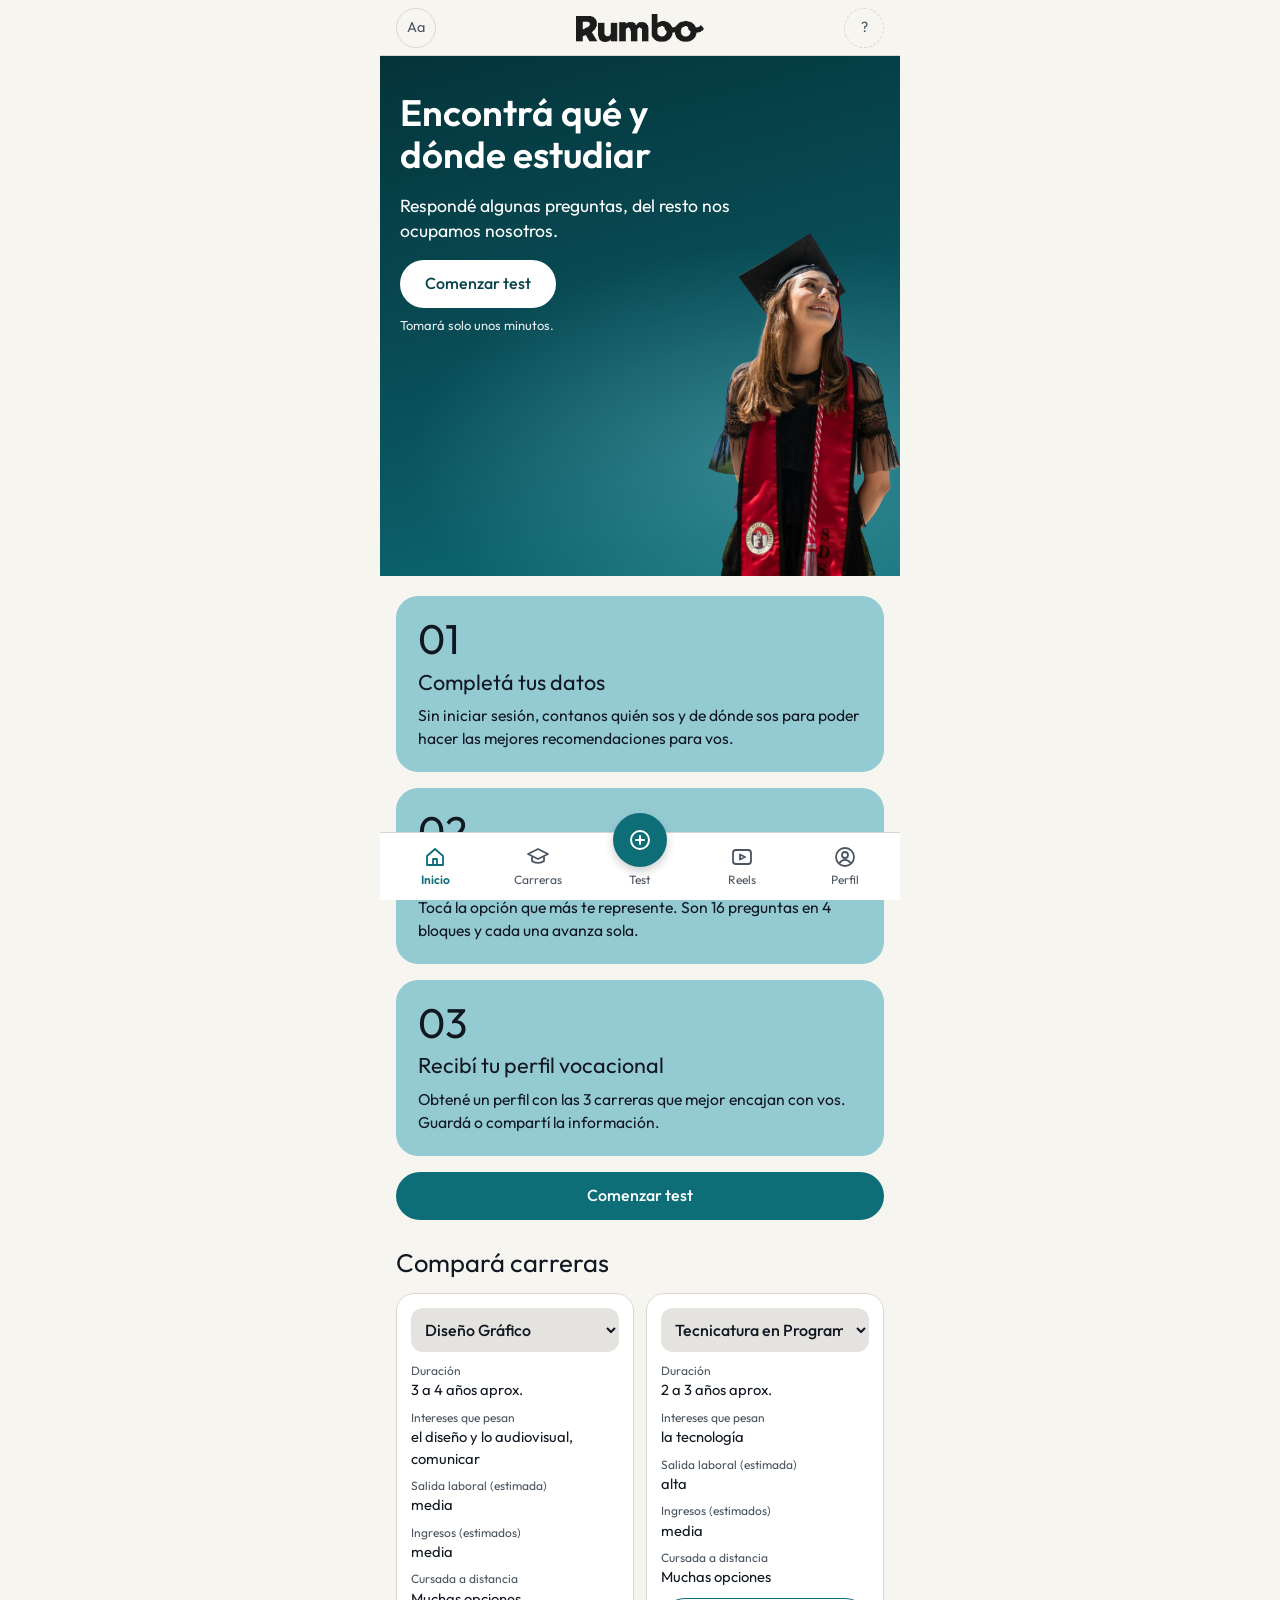
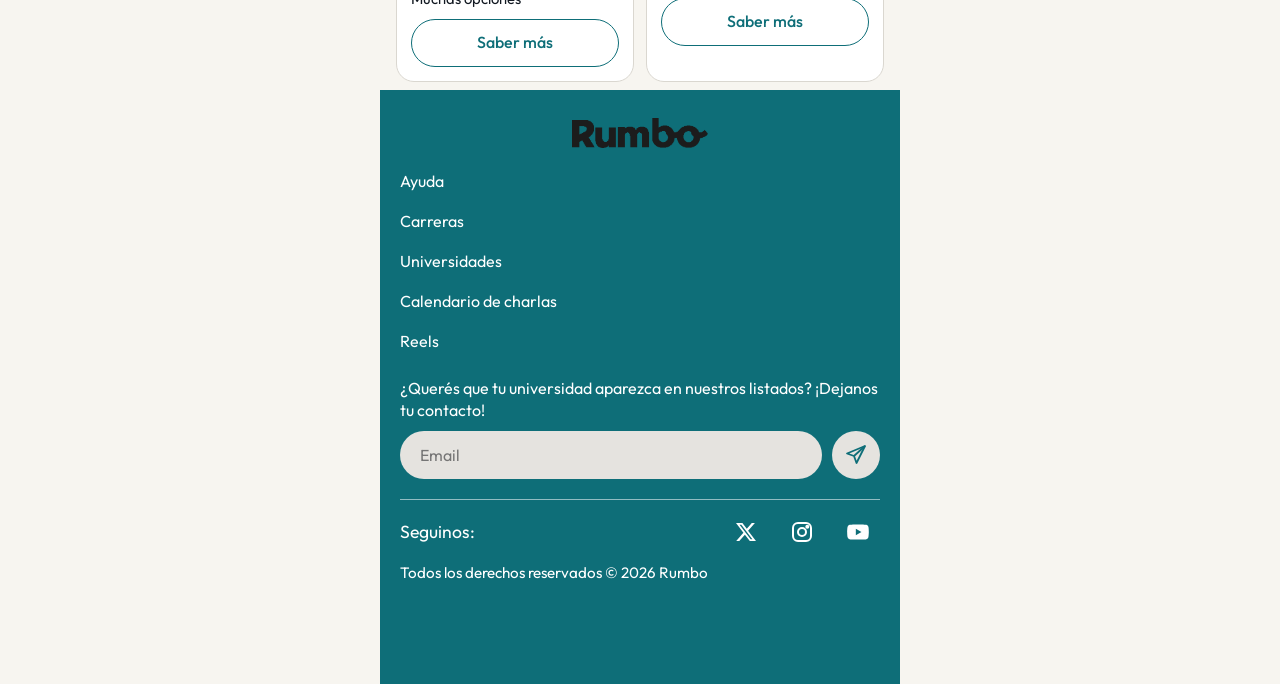
==== index.html @ 73f74afd "Add files via upload" ====
<!doctype html>
<html lang="es">
<head>
<meta charset="utf-8">
<meta name="viewport" content="width=device-width, initial-scale=1, viewport-fit=cover">
<title>Rumbo · Test vocacional</title>
<meta name="description" content="Rumbo es un test vocacional corto: respondé 16 preguntas y conocé qué carreras encajan con vos.">
<meta name="color-scheme" content="light">
<meta name="theme-color" content="#0E6E78">
<meta property="og:title" content="Rumbo · Test vocacional">
<meta property="og:description" content="Respondé 16 preguntas y conocé qué carreras encajan con vos.">
<meta property="og:type" content="website">
<link rel="preconnect" href="https://fonts.googleapis.com">
<link rel="preconnect" href="https://fonts.gstatic.com" crossorigin>
<link rel="stylesheet" href="https://fonts.googleapis.com/css2?family=Outfit:wght@300;400;500;600&display=swap">
<style>
:root {
  --bg: #F7F5F0; --surface: #FFFFFF; --ink: #111821; --muted: #4A5560; --line: #DAD7D0;
  --primary: #0E6E78; --on-primary: #FFFFFF; --primary-deep: #07434A;
  --card: #94CBD3; --on-card: #111821; --soft: #E5E3DF; --softline: #C8DAD8; --blue: #B7D7E5;
  --dark: #3B404A; --on-dark: #FFFFFF; --artbg: #EAF2F0; color-scheme: light;
  --f: 'Outfit', system-ui, -apple-system, 'Segoe UI', sans-serif;
}
* { box-sizing: border-box; }
html.big { font-size: 20px; }
body { background: var(--bg); color: var(--ink); font-family: var(--f); font-size: 1rem; line-height: 1.45; margin: 0; }
button, input, select { font: inherit; color: inherit; }
h1, h2, h3, p { margin: 0; }
h1, h2, h3 { font-weight: 500; line-height: 1.15; text-wrap: balance; }
:focus-visible { outline: 3px solid var(--primary); outline-offset: 2px; }
.shell { max-width: 520px; margin: 0 auto; min-height: 100vh; position: relative; background: var(--bg); }
.hdr { position: sticky; top: 0; z-index: 10; display: grid; grid-template-columns: 56px 1fr 56px; align-items: center; background: var(--bg); border-bottom: 1px solid var(--line); height: 56px; padding-left: max(8px, env(safe-area-inset-left, 0px)); padding-right: max(8px, env(safe-area-inset-right, 0px)); }
.logo { justify-self: center; background: none; border: 0; cursor: pointer; font-family: var(--f); font-weight: 600; font-size: 1.6rem; letter-spacing: -.02em; color: var(--ink); padding: 4px 8px; }
.logo svg { vertical-align: -3px; margin-left: -2px; }
.icobtn { justify-self: center; width: 40px; height: 40px; border-radius: 50%; border: 1px solid var(--line); background: transparent; color: var(--muted); cursor: pointer; font-size: .9rem; }
.icobtn[aria-pressed="true"] { background: var(--primary); color: var(--on-primary); border-color: var(--primary); }
main { padding-bottom: 24px; outline: none; }
main.hasnav { padding-bottom: 96px; }
.pad { padding-left: max(16px, env(safe-area-inset-left, 0px)); padding-right: max(16px, env(safe-area-inset-right, 0px)); }
.stack { display: flex; flex-direction: column; gap: 16px; min-width: 0; }
.row { display: flex; flex-wrap: wrap; gap: 8px; align-items: center; }
.muted { color: var(--muted); }
.tiny { font-size: .8125rem; }

.btn { display: inline-flex; align-items: center; justify-content: center; gap: 8px; min-height: 48px; padding: 10px 24px; border-radius: 999px; border: 1.5px solid transparent; cursor: pointer; font-weight: 500; font-size: 1rem; text-align: center; }
.btn-primary { background: var(--primary); color: var(--on-primary); }
.btn-outline { background: transparent; color: var(--primary); border-color: var(--primary); }
.btn-white { background: #fff; color: var(--primary-deep); }
.btn.wide { width: 100%; }
.btn[disabled] { opacity: .45; cursor: not-allowed; }
.link { background: none; border: 0; color: var(--primary); text-decoration: underline; cursor: pointer; padding: 8px 0; min-height: 44px; }

/* inicio */
.hero { position: relative; overflow: hidden; background: linear-gradient(155deg, #05363C 0%, #0A545C 45%, #0E6E78 100%); color: #fff; padding: 36px max(20px, env(safe-area-inset-left, 0px)) 28px; display: grid; gap: 20px; }
.hero h1 { font-size: 2.35rem; font-weight: 600; max-width: 11em; }
.hero p { font-size: 1.1rem; max-width: 20em; }
.hero .tiny { opacity: .9; }
.hero-art { width: 100%; max-width: 360px; justify-self: end; margin-top: -4px; }
.step { background: var(--card); color: var(--on-card); border-radius: 22px; padding: 22px; display: grid; gap: 10px; }
.step .num { font-size: 2.6rem; font-weight: 400; line-height: 1; }
.step h3 { font-size: 1.35rem; font-weight: 400; }
.step p { font-size: .98rem; }
h2.sec { font-size: 1.6rem; font-weight: 400; }
.cmp { display: grid; grid-template-columns: repeat(2, minmax(0, 1fr)); gap: 12px; }
.cmpcard { background: var(--surface); border-radius: 18px; padding: 14px; display: flex; flex-direction: column; gap: 10px; min-width: 0; border: 1px solid var(--line); }
.cmpcard select { width: 100%; background: var(--soft); border: 0; border-radius: 12px; padding: 10px; min-height: 44px; font-weight: 500; }
.cmpcard dl { margin: 0; display: grid; gap: 8px; }
.cmpcard dt { font-size: .75rem; color: var(--muted); }
.cmpcard dd { margin: 0; font-size: .92rem; }
.foot { background: var(--primary); color: #fff; padding: 28px max(20px, env(safe-area-inset-left, 0px)) 120px; display: grid; gap: 14px; margin-top: 8px; }
.foot .logo { color: #fff; justify-self: start; padding-left: 0; }
.foot a, .foot button.fl { color: #fff; background: none; border: 0; text-align: left; padding: 6px 0; cursor: pointer; font-size: 1rem; }
.foot small { opacity: .85; }

.bnav { position: fixed; left: 50%; transform: translateX(-50%); bottom: 0; width: 100%; max-width: 520px; background: var(--surface); border-top: 1px solid var(--line); display: grid; grid-template-columns: repeat(5, 1fr); padding: 6px 4px calc(6px + env(safe-area-inset-bottom, 0px)); z-index: 12; }
.bnav button { background: none; border: 0; cursor: pointer; display: flex; flex-direction: column; align-items: center; gap: 2px; font-size: .75rem; color: var(--muted); padding: 6px 0; min-height: 52px; }
.bnav button[aria-current="page"] { color: var(--primary); font-weight: 600; }
.bnav svg { width: 24px; height: 24px; }
.bnav .fab { position: relative; }
.bnav .fab span.c { position: absolute; top: -26px; width: 54px; height: 54px; border-radius: 50%; background: var(--primary); color: var(--on-primary); display: grid; place-items: center; box-shadow: 0 4px 10px rgba(0,0,0,.2); }
.bnav .fab em { font-style: normal; margin-top: 26px; }

/* formularios */
.qhead { display: flex; justify-content: space-between; align-items: center; padding: 14px 0 10px; }
.qhead button { background: none; border: 0; cursor: pointer; display: inline-flex; align-items: center; gap: 10px; font-size: .95rem; min-height: 44px; padding: 0; }
.qhead span { font-size: .85rem; color: var(--muted); }
.bar4 { display: grid; grid-template-columns: repeat(4, 1fr); gap: 4px; }
.bar4 i { height: 6px; border-radius: 99px; background: var(--softline); position: relative; overflow: hidden; display: block; }
.bar4 i b { position: absolute; inset: 0 auto 0 0; background: var(--primary); display: block; }
.ftitle { font-size: 1.9rem; font-weight: 400; padding-top: 6px; }
label.l { font-size: .92rem; font-weight: 500; }
.inp { width: 100%; background: var(--soft); border: 1.5px solid transparent; border-radius: 16px; padding: 14px 16px; min-height: 52px; color: var(--ink); }
.inp:focus { border-color: var(--primary); outline: none; }
.seg { display: grid; grid-template-columns: repeat(3, 1fr); background: var(--soft); border-radius: 16px; overflow: hidden; }
.seg button { background: transparent; border: 0; min-height: 52px; cursor: pointer; color: var(--muted); }
.seg button + button { border-left: 1px solid var(--line); }
.seg button[aria-pressed="true"] { background: var(--primary); color: var(--on-primary); font-weight: 500; }
.sugg { background: var(--surface); border: 1.5px solid var(--muted); border-radius: 16px; overflow: hidden; }
.sugg button { display: block; width: 100%; text-align: left; background: none; border: 0; padding: 14px 16px; cursor: pointer; min-height: 48px; }
.sugg button:hover { background: var(--soft); }
.chip { display: inline-flex; align-items: center; gap: 8px; background: var(--card); color: var(--on-card); border-radius: 99px; padding: 6px 12px; font-size: .85rem; border: 0; }
.chip button { background: none; border: 0; cursor: pointer; font-size: 1rem; line-height: 1; padding: 4px; min-width: 24px; min-height: 24px; }

.qcat { font-size: .82rem; color: var(--muted); padding-top: 18px; }
.qtitle { font-size: 2rem; font-weight: 400; padding: 4px 0 14px; }
.opts { display: grid; gap: 10px; }
.pill { display: flex; align-items: center; gap: 12px; width: 100%; text-align: left; min-height: 56px; padding: 12px 20px; border-radius: 18px; border: 1.5px solid var(--softline); background: var(--surface); cursor: pointer; font-size: 1.02rem; }
.pill:hover { border-color: var(--primary); }
.pill[aria-pressed="true"] { background: var(--primary); color: var(--on-primary); border-color: var(--primary); }
.pill.art { }
.prow { display: flex; align-items: center; gap: 14px; width: 100%; text-align: left; padding: 8px 16px 8px 8px; border-radius: 20px; border: 1.5px solid var(--softline); background: var(--surface); cursor: pointer; min-height: 84px; font-size: 1.02rem; }
.prow:hover { border-color: var(--primary); }
.prow[aria-pressed="true"] { background: var(--primary); color: var(--on-primary); border-color: var(--primary); }
.prow .art { flex: none; width: 112px; }
.grid2 { display: grid; grid-template-columns: repeat(2, minmax(0, 1fr)); gap: 10px; }
.imgcard { display: flex; flex-direction: column; gap: 8px; padding: 8px; border-radius: 20px; border: 1.5px solid var(--softline); background: var(--surface); cursor: pointer; text-align: left; min-width: 0; font-size: .98rem; }
.imgcard:hover { border-color: var(--primary); }
.imgcard[aria-pressed="true"] { background: var(--primary); color: var(--on-primary); border-color: var(--primary); }
.imgcard span.t { padding: 0 6px 6px; }
.art { aspect-ratio: 4 / 3; border-radius: 14px; overflow: hidden; background: var(--artbg); min-width: 0; max-width: 100%; }
.art svg { display: block; width: 100%; height: 100%; }
.art svg rect, .art svg circle, .art svg ellipse, .art svg path:not([fill="none"]) { stroke: #111821; stroke-width: 1.3; stroke-linejoin: round; }
.hint { font-size: .9rem; color: var(--muted); margin-top: -6px; padding-bottom: 6px; }

/* análisis */
.analyze { min-height: 70vh; display: grid; place-content: center; gap: 16px; text-align: center; padding: 0 32px; }
.pbar { height: 8px; border-radius: 99px; background: var(--softline); overflow: hidden; width: min(320px, 70vw); margin: 0 auto; }
.pbar > div { height: 100%; width: 0; background: var(--primary); transition: width 1.7s ease-out; }

/* resultado */
.pcard { background: var(--card); color: var(--on-card); border-radius: 22px; padding: 18px; display: grid; gap: 14px; }
.ptag { display: flex; align-items: center; gap: 10px; background: color-mix(in srgb, var(--surface) 55%, transparent); border-radius: 12px; padding: 14px; font-weight: 500; }
.ptag svg { flex: none; }
.pcard p { font-size: .92rem; line-height: 1.5; }
.ccard { background: var(--surface); border: 1px solid var(--line); border-radius: 22px; padding: 18px; display: grid; gap: 12px; }
.ccard .ctop { display: flex; justify-content: space-between; gap: 12px; align-items: baseline; }
.ccard h3 { font-size: 1.25rem; font-weight: 500; }
.pct { font-size: 1.15rem; font-weight: 500; color: var(--primary); white-space: nowrap; }
.ccard ul { margin: 0; padding: 0; list-style: none; display: grid; gap: 8px; font-size: .9rem; }
.ccard li { display: flex; gap: 10px; align-items: flex-start; }
.ccard li svg { flex: none; margin-top: 2px; color: var(--primary); }
.tags { display: flex; flex-wrap: wrap; gap: 6px; }
.tag { border: 1.5px solid var(--softline); border-radius: 99px; padding: 3px 11px; font-size: .82rem; background: var(--surface); }
.tag.p { border-color: var(--primary); color: var(--primary); font-weight: 500; }
.note { background: var(--card); color: var(--on-card); border-radius: 16px; padding: 14px 16px; display: grid; gap: 10px; }
details { border: 1px solid var(--line); border-radius: 16px; padding: 12px 16px; background: var(--surface); }
summary { cursor: pointer; font-weight: 500; min-height: 32px; display: flex; align-items: center; }
details ul { margin: 8px 0 0; padding-left: 1.1rem; display: grid; gap: 4px; font-size: .92rem; }
.sect h3 { font-size: 1.15rem; font-weight: 500; padding-bottom: 6px; }
.sect ul { margin: 0; padding-left: 1.1rem; display: grid; gap: 4px; font-size: .95rem; }
.dur { display: grid; grid-template-columns: repeat(2, 1fr); text-align: center; gap: 8px; }
.dur b { display: block; font-size: 1.5rem; font-weight: 400; }

/* diálogo */
.dback { position: fixed; inset: 0; background: rgba(10, 18, 20, .55); display: grid; place-items: center; padding: 16px; z-index: 40; animation: fade .18s; }
.dlg { width: 100%; max-width: 420px; background: var(--surface); color: var(--ink); border-radius: 20px; padding: 22px; display: grid; gap: 14px; position: relative; max-height: 88vh; overflow: auto; }
.dlg h2 { font-size: 1.35rem; font-weight: 500; padding-right: 32px; }
.dlg .x { position: absolute; top: 12px; right: 12px; width: 40px; height: 40px; border: 0; background: none; cursor: pointer; font-size: 1.6rem; color: var(--ink); }
.dlg .btns { display: grid; grid-template-columns: 1fr 1fr; gap: 10px; }
.dlg ul { margin: 0; padding-left: 1.1rem; display: grid; gap: 4px; }
@keyframes fade { from { opacity: 0; } }
.toast { position: fixed; left: 50%; bottom: calc(96px + env(safe-area-inset-bottom, 0px)); transform: translateX(-50%); background: var(--ink); color: var(--bg); padding: 10px 18px; border-radius: 99px; font-size: .9rem; z-index: 50; max-width: 90vw; }
.listq { display: grid; gap: 10px; }
.qrow { border: 1px solid var(--line); border-radius: 14px; background: var(--surface); padding: 12px 14px; display: grid; gap: 6px; min-width: 0; }
.qrow ul { margin: 0; padding-left: 1.1rem; }
.imgtag { display: inline-block; border: 1.5px dashed var(--muted); border-radius: 8px; padding: 1px 8px; font-size: .78rem; color: var(--muted); }
.search { position: relative; }
.fchips { display: flex; gap: 8px; overflow-x: auto; padding-bottom: 4px; }
.fchips button { flex: none; border: 1.5px solid var(--softline); background: var(--surface); border-radius: 99px; padding: 6px 14px; cursor: pointer; min-height: 40px; }
.fchips button[aria-pressed="true"] { background: var(--primary); color: var(--on-primary); border-color: var(--primary); }
.lcard { background: var(--surface); border: 1px solid var(--line); border-radius: 18px; padding: 14px 16px; display: grid; gap: 8px; text-align: left; cursor: pointer; width: 100%; }
.lcard:hover { border-color: var(--primary); }
@media (prefers-reduced-motion: reduce) { .pbar > div { transition: none; } .dback { animation: none; } }
.bnav[hidden], .toast[hidden] { display: none; }
main.hasnav { padding-bottom: 0; }

html, body { overflow-x: hidden; max-width: 100%; }
.hero { padding-bottom: 0; min-height: 520px; background: radial-gradient(120% 70% at 78% 78%, rgba(88,170,180,.55) 0%, rgba(14,110,120,0) 60%), linear-gradient(165deg, #04343A 0%, #09505A 55%, #0E6E78 100%); display: block; }
.hero .copy { position: relative; z-index: 2; display: grid; gap: 16px; max-width: 78%; padding-bottom: 8px; }
.hero h1 { font-size: 2.3rem; }
.hero .photo { position: absolute; right: 0; bottom: 0; height: 66%; width: auto; max-width: 62%; object-fit: contain; object-position: bottom right; z-index: 1; pointer-events: none; }
.foot { padding: 32px max(20px, env(safe-area-inset-left, 0px)) calc(110px + env(safe-area-inset-bottom, 0px)); gap: 6px; background: #0E6E78; }
.foot .flogo { justify-self: center; font-family: var(--f); font-weight: 600; font-size: 2rem; color: #111821; letter-spacing: -.02em; display: inline-flex; align-items: center; gap: 2px; padding: 4px 0 18px; }
.foot .fl { font-size: 1.1rem; padding: 12px 0; min-height: 48px; font-weight: 400; }
.foot .ask { font-size: 1.05rem; padding-top: 22px; }
.foot form { display: grid; grid-template-columns: minmax(0, 1fr) 48px; gap: 10px; align-items: center; padding: 6px 0 10px; }
.foot form input { background: #E5E3DF; color: #111821; border: 0; border-radius: 99px; padding: 0 20px; min-height: 48px; min-width: 0; width: 100%; }
.foot form button { width: 48px; height: 48px; border-radius: 50%; border: 0; background: #E5E3DF; color: #0E6E78; display: grid; place-items: center; cursor: pointer; padding: 0; }
.foot hr { border: 0; border-top: 1px solid rgba(255,255,255,.55); margin: 10px 0; width: 100%; }
.foot .social { display: flex; justify-content: space-between; align-items: center; padding: 6px 0; }
.foot .social .icons { display: flex; gap: 12px; }
.foot .social button { background: none; border: 0; color: #fff; cursor: pointer; width: 44px; height: 44px; display: grid; place-items: center; padding: 0; }
.foot small { font-size: 1rem; opacity: 1; padding-top: 6px; }

.logo { display: inline-flex; align-items: center; justify-content: center; line-height: 0; }
.logo img, .flogo img { display: block; height: 28px; width: auto; }
.foot { padding: 24px max(20px, env(safe-area-inset-left, 0px)) calc(24px + 76px + env(safe-area-inset-bottom, 0px)); gap: 0; }
.foot .flogo { padding: 4px 0 14px; }
.foot .flogo img { height: 30px; }
.foot .fl { font-size: 1.05rem; padding: 8px 0; min-height: 40px; display: block; width: 100%; }
.foot .ask { font-size: 1rem; padding-top: 16px; line-height: 1.35; }
.foot form { padding: 10px 0 12px; }
.foot hr { margin: 8px 0; }
.foot .social { padding: 2px 0; }
.foot small { font-size: .95rem; padding-top: 6px; }
</style>
</head>
<body>
<div class="shell">
  <header class="hdr">
    <button class="icobtn" id="aa" aria-pressed="false" aria-label="Letra grande" title="Letra grande">Aa</button>
    <button class="logo" id="logo" aria-label="Rumbo, ir al inicio"><img src="[data-uri]" alt="Rumbo" width="127" height="28"></button>
    <button class="icobtn" id="qm" aria-label="Panel del equipo" title="Equipo" style="border-style:dashed">?</button>
  </header>
  <main id="app" tabindex="-1"></main>
  <nav class="bnav" id="bnav" aria-label="Navegación principal">
    <button data-tab="home"><svg viewBox="0 0 24 24" fill="none" stroke="currentColor" stroke-width="1.8" stroke-linejoin="round"><path d="M4 11l8-7 8 7v9H4z"/><path d="M10 20v-6h4v6"/></svg>Inicio</button>
    <button data-tab="careers"><svg viewBox="0 0 24 24" fill="none" stroke="currentColor" stroke-width="1.8" stroke-linejoin="round"><path d="M2 9l10-5 10 5-10 5z"/><path d="M6 11.5V16c3 2.5 9 2.5 12 0v-4.5"/></svg>Carreras</button>
    <button data-tab="test" class="fab" aria-label="Hacer el test"><span class="c"><svg viewBox="0 0 24 24" width="26" height="26" fill="none" stroke="currentColor" stroke-width="2" stroke-linecap="round"><circle cx="12" cy="12" r="9"/><path d="M12 8v8M8 12h8"/></svg></span><em>Test</em></button>
    <button data-tab="reels"><svg viewBox="0 0 24 24" fill="none" stroke="currentColor" stroke-width="1.8" stroke-linejoin="round"><rect x="3" y="5" width="18" height="14" rx="3"/><path d="M10 9.5l5 2.5-5 2.5z"/></svg>Reels</button>
    <button data-tab="profile"><svg viewBox="0 0 24 24" fill="none" stroke="currentColor" stroke-width="1.8"><circle cx="12" cy="12" r="9"/><circle cx="12" cy="10" r="3"/><path d="M6.5 18c1.5-2.5 3.2-3.2 5.5-3.2s4 .7 5.5 3.2"/></svg>Perfil</button>
  </nav>
</div>
<script>
(function () {
'use strict';
/* ───────────── datos ───────────── */
const INT = {
  tec: { s: 'Tecnología', r: 'la tecnología' },
  dis: { s: 'Diseño y audiovisual', r: 'el diseño y lo audiovisual' },
  man: { s: 'Construir y crear', r: 'construir y crear con las manos' },
  sal: { s: 'Salud y bienestar', r: 'la salud y el bienestar' },
  neg: { s: 'Negocios', r: 'los negocios y el emprendimiento' },
  cie: { s: 'Ciencia y naturaleza', r: 'la ciencia y la naturaleza' },
  ens: { s: 'Enseñar y ayudar', r: 'enseñar y ayudar a otras personas' },
  ley: { s: 'Leyes y justicia', r: 'las leyes y la justicia' },
  com: { s: 'Comunicación', r: 'comunicar' },
  dep: { s: 'Deporte', r: 'el deporte y el movimiento' },
  ani: { s: 'Animales', r: 'cuidar animales' },
  gas: { s: 'Gastronomía y turismo', r: 'la gastronomía y el turismo' }
};
const SK = {
  num: { s: 'Números y lógica', r: 'razonar con números y lógica' },
  art: { s: 'Dibujo y creatividad', r: 'dibujar y crear' },
  exp: { s: 'Expresión y comunicación', r: 'expresarte y comunicar ideas' },
  org: { s: 'Organización', r: 'organizar proyectos y grupos' },
  esc: { s: 'Escuchar y ayudar', r: 'escuchar y ayudar a otras personas' },
  det: { s: 'Ser detallista', r: 'ser detallista y analizar datos' }
};
const PLACE = { ofi: 'oficina', casa: 'casa', afuera: 'afuera o viajando', lab: 'laboratorio, taller o consultorio' };

const Q = [];
function add(q) { Q.push(q); }
const PICKS = [
  ['¿Cuáles de estos temas te interesan más?', [['tec', 'Tecnología, juegos y apps'], ['dis', 'Diseño, arte y audiovisual'], ['man', 'Construir y crear con las manos']]],
  ['¿Y cuáles de estos?', [['sal', 'Salud y bienestar de las personas'], ['cie', 'Ciencia, naturaleza y ambiente'], ['ani', 'Cuidado de animales']]],
  ['¿Y de estos?', [['neg', 'Negocios, finanzas y emprendimiento'], ['ley', 'Leyes, justicia y derechos'], ['com', 'Escribir, hablar en público y redes']]],
  ['Último grupo de temas: ¿cuáles te interesan más?', [['ens', 'Enseñar, acompañar y ayudar'], ['dep', 'Deporte y entrenamiento físico'], ['gas', 'Cocina, viajes y turismo']]]
];
PICKS.forEach((g, i) => add({ n: i + 1, cat: 'Intereses', type: 'pick', kind: 'i', max: 2, text: g[0], hint: 'Tocá el tema que más te interesa.', opts: g[1].map(o => ({ v: o[0], l: o[1], img: o[0] })) }));
const SKILLQ = [
  ['¿Qué se te da bien?', [['num', 'Razonar con números, lógica o estadísticas'], ['art', 'Dibujar, diseñar o crear cosas artísticas']]],
  ['¿Y qué más se te da bien?', [['exp', 'Expresarte, escribir o comunicar ideas frente a otros'], ['org', 'Organizar proyectos y coordinar grupos']]],
  ['¿Y en esto?', [['esc', 'Escuchar, contener y ayudar a otras personas'], ['det', 'Ser detallista: analizar datos, buscar patrones y corregir errores']]]
];
SKILLQ.forEach((g, i) => add({ n: 5 + i, cat: 'Habilidades', type: 'pick', kind: 's', max: 2, text: g[0], hint: 'Tocá la opción que mejor te describe.', opts: g[1].map(o => ({ v: o[0], l: o[1] })) }));

add({ n: 8, cat: 'Entorno de trabajo', type: 'imgs', key: 'place', text: '¿Dónde te imaginás trabajando?', opts: [
  { v: 'ofi', l: 'En una oficina', img: 'Escritorio con computadora' },
  { v: 'casa', l: 'En mi casa', img: 'Home-office en una casa' },
  { v: 'afuera', l: 'Afuera o viajando', img: 'Persona trabajando al aire libre o en movimiento' },
  { v: 'lab', l: 'En un laboratorio, taller o consultorio', img: 'Espacio técnico: laboratorio, taller o consultorio' } ] });
add({ n: 9, cat: 'Entorno de trabajo', type: 'imgs', key: 'indep', text: '¿Cómo preferís trabajar?', opts: [
  { v: 'indep', l: 'Por mi cuenta, de forma independiente (freelance)', img: 'Persona sola con su laptop, trabajando por su cuenta' },
  { v: 'org', l: 'En una organización o empresa', img: 'Grupo de personas en un espacio de trabajo' } ] });
add({ n: 10, cat: 'Entorno de trabajo', type: 'imgs', key: 'gente', text: '¿Cómo te imaginás tu día de trabajo?', opts: [
  { v: 'gente', l: 'En equipo y atendiendo personas', img: 'Atención directa: trabajo cara a cara con personas' },
  { v: 'detras', l: 'Concentrado detrás de escena', img: 'Persona concentrada en su tarea, detrás de escena' } ] });
add({ n: 11, cat: 'Cursada', type: 'chips', key: 'dur', text: '¿Cuánto tiempo querés estudiar?', opts: [
  { v: 'corta', l: 'Poco: de 1 a 3 años' }, { v: 'media', l: 'Medio: 4 años' }, { v: 'larga', l: 'Mucho: 5 años o más' }, { v: 'igual', l: 'Me da igual' } ] });
add({ n: 12, cat: 'Cursada', type: 'chips', key: 'trab', text: '¿Pensás trabajar mientras estudiás?', opts: [
  { v: 'trab', l: 'Sí, necesito una cursada flexible' }, { v: 'solo', l: 'No, prefiero dedicarme solo a estudiar' }, { v: 'igual', l: 'Todavía no lo sé' } ] });
add({ n: 13, cat: 'Cursada', type: 'chips', key: 'dist', text: '¿Hasta dónde estarías dispuesto/a a ir a estudiar?', opts: [
  { v: 'cerca', l: 'Cerca de mi casa' }, { v: 'prov', l: 'En mi provincia' }, { v: 'pais', l: 'A cualquier lugar del país' } ] });
add({ n: 14, cat: 'Plata y cierre', type: 'chips', key: 'inst', text: '¿Qué tipo de institución preferís?', opts: [
  { v: 'publica', l: 'Pública y gratuita' }, { v: 'privada', l: 'Privada' }, { v: 'igual', l: 'Me da igual' } ] });
add({ n: 15, cat: 'Plata y cierre', type: 'chips', key: 'cuota', text: '¿Cuánto podrías pagar de cuota por mes?', opts: [
  { v: 'nopaga', l: 'No podría pagar una cuota' }, { v: 'baja', l: 'Una cuota baja' }, { v: 'media', l: 'Una cuota media' }, { v: 'alta', l: 'Una cuota alta' } ] });
add({ n: 16, cat: 'Plata y cierre', type: 'multi', key: 'prio', max: 2, text: '¿Qué es lo más importante para vos al elegir una carrera?', hint: 'Elegí hasta 2', opts: [
  { v: 'pasion', l: 'Que me apasione' }, { v: 'salida', l: 'Que tenga salida laboral rápida' }, { v: 'ingreso', l: 'Que se gane bien' }, { v: 'estable', l: 'Que sea estable' } ] });

/* catálogo de carreras de ejemplo (valores del prototipo, a reemplazar por datos reales)
   d: duración · f: familia · i: intereses (1-3) · s: habilidades (1-2) · p: lugares · ind: -1 organización / 0 / 1 independiente
   ge: -1 detrás de escena / 0 / 1 con personas · sa: salida laboral · ig: ingresos · es: estabilidad (1-3) · vi: cursada a distancia (0-2) */
const CAREERS = [
  { id: 'sis', n: 'Ingeniería en Sistemas', y: '5 años aprox.', d: 'larga', f: 'tec', i: { tec: 3, cie: 1 }, s: { num: 2, det: 2, org: 1 }, p: ['ofi', 'casa'], ind: 0, ge: -1, sa: 3, ig: 3, es: 2, vi: 1 },
  { id: 'pro', n: 'Tecnicatura en Programación', y: '2 a 3 años aprox.', d: 'corta', f: 'tec', i: { tec: 3 }, s: { det: 2, num: 1 }, p: ['casa', 'ofi'], ind: 0, ge: -1, sa: 3, ig: 2, es: 2, vi: 2 },
  { id: 'dat', n: 'Ciencia de Datos', y: '3 a 5 años aprox.', d: 'media', f: 'tec', i: { tec: 2, cie: 2, neg: 1 }, s: { num: 2, det: 2 }, p: ['ofi', 'casa'], ind: 0, ge: -1, sa: 3, ig: 3, es: 2, vi: 2 },
  { id: 'dg', n: 'Diseño Gráfico', y: '3 a 4 años aprox.', d: 'media', f: 'dis', i: { dis: 3, com: 1, tec: 1 }, s: { art: 2, exp: 1, det: 1 }, p: ['casa', 'ofi'], ind: 1, ge: 0, sa: 2, ig: 2, es: 1, vi: 2 },
  { id: 'vj', n: 'Diseño de Videojuegos y Animación', y: '3 a 4 años aprox.', d: 'media', f: 'dis', i: { dis: 3, tec: 3 }, s: { art: 2, num: 1, det: 1 }, p: ['casa', 'ofi'], ind: 0, ge: -1, sa: 2, ig: 2, es: 1, vi: 1 },
  { id: 'av', n: 'Producción Audiovisual', y: '3 a 4 años aprox.', d: 'media', f: 'dis', i: { dis: 3, com: 2, tec: 1 }, s: { art: 2, org: 1, exp: 1 }, p: ['afuera', 'ofi'], ind: 1, ge: 0, sa: 2, ig: 1, es: 1, vi: 1 },
  { id: 'arq', n: 'Arquitectura', y: '5 a 6 años aprox.', d: 'larga', f: 'ing', i: { dis: 3, man: 2, tec: 1 }, s: { art: 2, num: 1, det: 1, org: 1 }, p: ['ofi', 'afuera'], ind: 0, ge: 0, sa: 2, ig: 2, es: 2, vi: 0 },
  { id: 'civ', n: 'Ingeniería Civil', y: '5 a 6 años aprox.', d: 'larga', f: 'ing', i: { man: 3, cie: 1, tec: 1 }, s: { num: 2, org: 1, det: 1 }, p: ['afuera', 'ofi'], ind: 0, ge: 0, sa: 3, ig: 3, es: 2, vi: 0 },
  { id: 'ind', n: 'Ingeniería Industrial', y: '5 años aprox.', d: 'larga', f: 'ing', i: { man: 2, neg: 2, tec: 1 }, s: { num: 2, org: 2, det: 1 }, p: ['ofi', 'afuera'], ind: -1, ge: 0, sa: 3, ig: 3, es: 2, vi: 0 },
  { id: 'ele', n: 'Ingeniería Electrónica', y: '5 años aprox.', d: 'larga', f: 'ing', i: { man: 3, tec: 2, cie: 1 }, s: { num: 2, det: 2 }, p: ['lab', 'ofi'], ind: 0, ge: -1, sa: 3, ig: 3, es: 2, vi: 0 },
  { id: 'emc', n: 'Tecnicatura en Electromecánica', y: '2 a 3 años aprox.', d: 'corta', f: 'ing', i: { man: 3, tec: 1 }, s: { det: 1, num: 1 }, p: ['lab', 'afuera'], ind: 1, ge: 0, sa: 3, ig: 2, es: 2, vi: 0 },
  { id: 'di', n: 'Diseño Industrial', y: '5 años aprox.', d: 'larga', f: 'dis', i: { dis: 3, man: 3, tec: 1 }, s: { art: 2, num: 1, det: 1 }, p: ['lab', 'ofi'], ind: 0, ge: -1, sa: 2, ig: 2, es: 1, vi: 0 },
  { id: 'med', n: 'Medicina', y: '6 años aprox.', d: 'larga', f: 'sal', i: { sal: 3, cie: 2, ens: 1 }, s: { det: 2, esc: 1, num: 1 }, p: ['lab'], ind: -1, ge: 1, sa: 3, ig: 2, es: 3, vi: 0 },
  { id: 'enf', n: 'Enfermería', y: '3 a 5 años aprox.', d: 'media', f: 'sal', i: { sal: 3, ens: 2 }, s: { esc: 2, det: 1, org: 1 }, p: ['lab'], ind: -1, ge: 1, sa: 3, ig: 1, es: 3, vi: 0 },
  { id: 'kin', n: 'Kinesiología', y: '4 a 5 años aprox.', d: 'media', f: 'sal', i: { sal: 3, dep: 2, ens: 1 }, s: { esc: 1, det: 1 }, p: ['lab'], ind: 0, ge: 1, sa: 2, ig: 2, es: 2, vi: 0 },
  { id: 'nut', n: 'Nutrición', y: '4 a 5 años aprox.', d: 'media', f: 'sal', i: { sal: 3, cie: 1, gas: 1 }, s: { det: 1, esc: 1, num: 1 }, p: ['lab', 'ofi'], ind: 0, ge: 1, sa: 2, ig: 2, es: 2, vi: 0 },
  { id: 'odo', n: 'Odontología', y: '5 a 6 años aprox.', d: 'larga', f: 'sal', i: { sal: 3, man: 1, cie: 1 }, s: { det: 2, art: 1 }, p: ['lab'], ind: 1, ge: 1, sa: 2, ig: 3, es: 2, vi: 0 },
  { id: 'psi', n: 'Psicología', y: '5 años aprox.', d: 'larga', f: 'soc', i: { ens: 3, sal: 2, cie: 1 }, s: { esc: 2, exp: 1, det: 1 }, p: ['ofi', 'lab'], ind: 1, ge: 1, sa: 2, ig: 2, es: 2, vi: 1 },
  { id: 'far', n: 'Farmacia y Bioquímica', y: '5 años aprox.', d: 'larga', f: 'nat', i: { cie: 3, sal: 2 }, s: { det: 2, num: 1 }, p: ['lab'], ind: -1, ge: -1, sa: 2, ig: 2, es: 2, vi: 0 },
  { id: 'vet', n: 'Veterinaria', y: '5 a 6 años aprox.', d: 'larga', f: 'nat', i: { ani: 3, cie: 2, sal: 1 }, s: { det: 1, esc: 1 }, p: ['afuera', 'lab'], ind: 0, ge: 0, sa: 2, ig: 2, es: 2, vi: 0 },
  { id: 'bio', n: 'Ciencias Biológicas', y: '5 años aprox.', d: 'larga', f: 'nat', i: { cie: 3, ani: 1 }, s: { det: 2, num: 1 }, p: ['lab', 'afuera'], ind: -1, ge: -1, sa: 1, ig: 1, es: 2, vi: 0 },
  { id: 'amb', n: 'Gestión Ambiental', y: '4 a 5 años aprox.', d: 'media', f: 'nat', i: { cie: 3, ley: 1 }, s: { det: 1, org: 1 }, p: ['afuera', 'lab'], ind: 0, ge: 0, sa: 1, ig: 1, es: 2, vi: 1 },
  { id: 'agr', n: 'Ingeniería Agronómica', y: '5 años aprox.', d: 'larga', f: 'nat', i: { cie: 2, man: 1, ani: 1, neg: 1 }, s: { org: 1, num: 1 }, p: ['afuera'], ind: 0, ge: 0, sa: 2, ig: 2, es: 2, vi: 0 },
  { id: 'abo', n: 'Abogacía', y: '5 a 6 años aprox.', d: 'larga', f: 'neg', i: { ley: 3, com: 1, neg: 1 }, s: { exp: 2, det: 1, esc: 1 }, p: ['ofi'], ind: 1, ge: 1, sa: 2, ig: 2, es: 2, vi: 1 },
  { id: 'cp', n: 'Contador Público', y: '5 años aprox.', d: 'larga', f: 'neg', i: { neg: 3, ley: 1 }, s: { num: 2, det: 2, org: 1 }, p: ['ofi'], ind: 0, ge: 0, sa: 3, ig: 2, es: 3, vi: 2 },
  { id: 'adm', n: 'Licenciatura en Administración', y: '4 a 5 años aprox.', d: 'media', f: 'neg', i: { neg: 3, com: 1 }, s: { org: 2, num: 1, exp: 1 }, p: ['ofi'], ind: -1, ge: 1, sa: 3, ig: 2, es: 2, vi: 2 },
  { id: 'eco', n: 'Economía', y: '5 años aprox.', d: 'larga', f: 'neg', i: { neg: 2, cie: 1 }, s: { num: 2, det: 1, exp: 1 }, p: ['ofi'], ind: 0, ge: -1, sa: 2, ig: 3, es: 2, vi: 1 },
  { id: 'mkt', n: 'Marketing y Publicidad', y: '3 a 4 años aprox.', d: 'media', f: 'com', i: { neg: 2, com: 2, dis: 1 }, s: { exp: 2, art: 1, org: 1 }, p: ['ofi', 'casa'], ind: 1, ge: 1, sa: 2, ig: 2, es: 1, vi: 2 },
  { id: 'rrhh', n: 'Recursos Humanos', y: '4 años aprox.', d: 'media', f: 'neg', i: { ens: 2, neg: 2, ley: 1 }, s: { esc: 2, org: 2 }, p: ['ofi'], ind: -1, ge: 1, sa: 2, ig: 2, es: 2, vi: 2 },
  { id: 'com', n: 'Comunicación y Periodismo', y: '4 años aprox.', d: 'media', f: 'com', i: { com: 3, ley: 1 }, s: { exp: 2, esc: 1 }, p: ['afuera', 'ofi'], ind: 1, ge: 1, sa: 1, ig: 1, es: 1, vi: 2 },
  { id: 'prof', n: 'Profesorado (docencia)', y: '4 años aprox.', d: 'media', f: 'soc', i: { ens: 3 }, s: { exp: 2, esc: 2, org: 1 }, p: [], ind: -1, ge: 1, sa: 2, ig: 1, es: 3, vi: 1 },
  { id: 'ts', n: 'Trabajo Social', y: '4 años aprox.', d: 'media', f: 'soc', i: { ens: 3, ley: 1 }, s: { esc: 2, org: 1 }, p: ['afuera'], ind: -1, ge: 1, sa: 2, ig: 1, es: 2, vi: 1 },
  { id: 'ef', n: 'Educación Física y Entrenamiento', y: '4 años aprox.', d: 'media', f: 'sal', i: { dep: 3, ens: 2, sal: 1 }, s: { org: 1, esc: 1 }, p: ['afuera'], ind: 0, ge: 1, sa: 2, ig: 1, es: 2, vi: 0 },
  { id: 'gas', n: 'Gastronomía', y: '2 a 3 años aprox.', d: 'corta', f: 'ser', i: { gas: 3, man: 1, dis: 1 }, s: { org: 1, det: 1, art: 1 }, p: ['lab'], ind: 0, ge: 0, sa: 2, ig: 1, es: 1, vi: 0 },
  { id: 'tur', n: 'Turismo y Hotelería', y: '3 a 4 años aprox.', d: 'media', f: 'ser', i: { gas: 3, com: 1, neg: 1 }, s: { org: 1, exp: 1, esc: 1 }, p: ['afuera', 'ofi'], ind: -1, ge: 1, sa: 2, ig: 1, es: 1, vi: 2 }
];

/* ───────────── ilustraciones (SVG propios, estilo plano) ───────────── */
const SKN = ['#F1C7A0', '#D49A6A', '#8D5A3B', '#E8B48A'];
const rr = (x, y, w, h, r, f, e) => '<rect x="' + x + '" y="' + y + '" width="' + w + '" height="' + h + '" rx="' + r + '" fill="' + f + '"' + (e || '') + '/>';
const ci = (x, y, r, f, e) => '<circle cx="' + x + '" cy="' + y + '" r="' + r + '" fill="' + f + '"' + (e || '') + '/>';
const ln = (a, b, c, d, col, w) => '<line x1="' + a + '" y1="' + b + '" x2="' + c + '" y2="' + d + '" stroke="' + col + '" stroke-width="' + (w || 3) + '" stroke-linecap="round"/>';
const pa = (d, f, e) => '<path d="' + d + '" fill="' + f + '"' + (e || '') + '/>';
function P(cx, by, o) {
  o = o || {};
  const s = o.s || 1, skin = o.skin || SKN[0], sh = o.sh || '#0E6E78', hr = o.hr || '#2B2B33';
  return '<g transform="translate(' + cx + ' ' + by + ') scale(' + s + ')">' + (o.back || '') +
    (o.long ? rr(-20, -82, 40, 44, 17, hr) : '') +
    rr(-26, -50, 52, 72, 22, sh) + (o.coat || '') + ci(0, -68, 17, skin) +
    pa('M-18 -68C-18 -90 18 -90 18 -68C10 -79 -8 -79 -18 -68Z', hr) + (o.extra || '') + '</g>';
}
const floor = () => '<line x1="0" y1="150" x2="240" y2="150" stroke="#111821" stroke-width="1.4"/>';
const desk = (x, w, y) => rr(x, y || 126, w, 26, 4, '#8A6A4F') + rr(x, y || 126, w, 5, 3, '#A88465');
const bubble = (x, y, w, h) => rr(x, y, w, h, 12, '#fff') + ci(x + w / 2 - 12, y + h / 2, 3, '#0E6E78') + ci(x + w / 2, y + h / 2, 3, '#0E6E78') + ci(x + w / 2 + 12, y + h / 2, 3, '#0E6E78');
const laptop = (x, y, w) => rr(x, y, w, w * .62, 4, '#2F3E4E') + rr(x + 5, y + 5, w - 10, w * .62 - 10, 2, '#BFE3E6') + rr(x + 10, y + 11, w * .4, 3, 1, '#0E6E78') + rr(x + 10, y + 19, w * .55, 3, 1, '#F5B83D') + rr(x + 10, y + 27, w * .3, 3, 1, '#0E6E78') + rr(x - 6, y + w * .62, w + 12, 4, 2, '#4B5A6A');
const plant = (x, y) => rr(x, y, 20, 24, 4, '#E8705F') + pa('M' + (x + 10) + ' ' + y + 'C' + (x - 8) + ' ' + (y - 6) + ' ' + (x - 4) + ' ' + (y - 26) + ' ' + (x + 10) + ' ' + (y - 4) + 'Z', '#5FA37A') + pa('M' + (x + 10) + ' ' + y + 'C' + (x + 28) + ' ' + (y - 8) + ' ' + (x + 26) + ' ' + (y - 30) + ' ' + (x + 10) + ' ' + (y - 6) + 'Z', '#7FB59B');

const ART = {
  tec: ['#D9ECEE', 'Persona con una laptop mostrando una app, con un joystick al lado',
    () => P(72, 128, { sh: '#E8705F', skin: SKN[1] }) + desk(30, 180) + laptop(100, 80, 66) + rr(176, 112, 30, 12, 6, '#E8705F') + ci(184, 118, 3, '#fff') + ci(198, 118, 3, '#fff')],
  dis: ['#F6E7D2', 'Persona pintando frente a un caballete, con una paleta de colores',
    () => ln(140, 108, 128, 152, '#8A6A4F', 4) + ln(186, 108, 198, 152, '#8A6A4F', 4) + rr(118, 30, 90, 78, 6, '#fff', ' stroke="#C9B79C" stroke-width="2"') + ci(150, 56, 10, '#F5B83D') + pa('M120 106V86Q146 64 166 86T206 80V106Z', '#0E6E78') + floor() + P(62, 152, { sh: '#9B8AC4', skin: SKN[0], long: true, hr: '#6B3F2A' }) + '<ellipse cx="96" cy="132" rx="18" ry="12" fill="#E9C48B"/>' + ci(90, 129, 3, '#E8705F') + ci(98, 126, 3, '#0E6E78') + ci(104, 134, 3, '#fff')],
  man: ['#EADFD0', 'Persona con casco armando una maqueta con herramientas',
    () => P(66, 150, { sh: '#2F4B6E', skin: SKN[2], extra: pa('M-19 -76a19 14 0 0 1 38 0z', '#F5B83D') + rr(-22, -78, 44, 5, 2, '#F5B83D') }) + desk(20, 200, 124) + rr(130, 92, 44, 32, 0, '#F2D9B0') + pa('M126 94L152 70L178 94Z', '#E8705F') + rr(146, 106, 12, 18, 2, '#8A6A4F') + rr(186, 114, 30, 5, 2, '#8A6A4F') + rr(204, 108, 10, 16, 2, '#6B7280')],
  sal: ['#DCEFE6', 'Profesional de la salud atendiendo a una persona',
    () => rr(180, 28, 10, 34, 3, '#0E6E78') + rr(168, 40, 34, 10, 3, '#0E6E78') + floor() + P(78, 150, { sh: '#FFFFFF', skin: SKN[3], coat: '<path d="M-12 -48q0 22 12 22q12 0 12-22" fill="none" stroke="#0E6E78" stroke-width="3"/>' + ci(0, -24, 4, '#0E6E78') }) + P(168, 150, { s: .9, sh: '#9B8AC4', skin: SKN[2], long: true, hr: '#2B2B33' })],
  neg: ['#E3E6F3', 'Persona presentando un gráfico de crecimiento de un emprendimiento',
    () => rr(108, 26, 112, 80, 6, '#fff', ' stroke="#C9CCE0" stroke-width="2"') + rr(124, 78, 18, 20, 2, '#9AA9D6') + rr(150, 62, 18, 36, 2, '#F5B83D') + rr(176, 44, 18, 54, 2, '#0E6E78') + ln(122, 66, 190, 36, '#E8705F', 3) + floor() + P(60, 150, { sh: '#2F4B6E', skin: SKN[3] }) + ln(82, 122, 124, 82, '#6B7280', 3) + ci(206, 132, 9, '#F5B83D') + ci(206, 132, 5, '#E7A21F')],
  cie: ['#DDEBD9', 'Microscopio, plantas y un frasco de laboratorio',
    () => desk(14, 212, 124) + plant(28, 100) + rr(96, 112, 54, 8, 3, '#2F3E4E') + rr(118, 78, 9, 36, 2, '#4B5A6A') + '<path d="M123 86Q158 86 150 112" stroke="#4B5A6A" stroke-width="8" fill="none" stroke-linecap="round"/>' + '<g transform="rotate(-22 112 70)">' + rr(104, 44, 15, 46, 4, '#2F3E4E') + rr(106, 86, 11, 8, 2, '#9AA9B0') + '</g>' + pa('M176 80h12v14l14 24h-40l14-24z', '#BFE3E6') + pa('M168 112h36l-6 6h-24z', '#F5B83D')],
  ens: ['#F3E3E3', 'Docente señalando el pizarrón ante un grupo de estudiantes',
    () => rr(20, 26, 124, 70, 5, '#2F5F5A') + ln(34, 46, 96, 46, '#fff', 3) + ln(34, 60, 118, 60, '#fff', 3) + ln(34, 74, 80, 74, '#fff', 3) + floor() + P(188, 150, { sh: '#E8705F', skin: SKN[1], long: true, hr: '#4A2C1A' }) + ln(166, 118, 128, 68, '#8A6A4F', 3) +
      [48, 84, 120].map((x, i) => rr(x - 13, 126, 26, 24, 9, ['#0E6E78', '#F5B83D', '#9B8AC4'][i]) + ci(x, 116, 11, SKN[[0, 2, 3][i]])).join('') + rr(30, 148, 110, 6, 2, '#8A6A4F')],
  ley: ['#E7E2D4', 'Balanza de la justicia sobre un libro',
    () => rr(94, 130, 52, 8, 3, '#8A6A4F') + rr(116, 50, 8, 82, 2, '#8A6A4F') + rr(58, 46, 124, 7, 3, '#B9893F') + ci(120, 44, 8, '#B9893F') + ln(66, 52, 48, 92, '#8A6A4F', 2) + ln(66, 52, 84, 92, '#8A6A4F', 2) + ln(174, 52, 156, 92, '#8A6A4F', 2) + ln(174, 52, 192, 92, '#8A6A4F', 2) + pa('M42 92h48a24 12 0 0 1-48 0z', '#F5B83D') + pa('M150 92h48a24 12 0 0 1-48 0z', '#F5B83D') + rr(60, 142, 36, 10, 2, '#0E6E78') + rr(60, 142, 36, 3, 1, '#fff', ' opacity=".5"')],
  com: ['#E9E0F2', 'Persona con micrófono grabando una nota, con un celular y un globo de diálogo',
    () => rr(24, 58, 42, 74, 8, '#2F3E4E') + rr(29, 65, 32, 60, 3, '#BFE3E6') + pa('M39 86l16 9-16 9z', '#0E6E78') + bubble(150, 26, 72, 40) + floor() + P(112, 152, { sh: '#9B8AC4', skin: SKN[2], long: true }) + ln(134, 128, 152, 100, SKN[2], 8) + rr(148, 82, 9, 20, 4, '#2F3E4E') + ci(152.5, 80, 8, '#6B7280')],
  dep: ['#DDEBF4', 'Persona en una cancha lanzando una pelota hacia el aro',
    () => rr(176, 28, 44, 32, 3, '#fff', ' stroke="#9AA9B0" stroke-width="2"') + rr(190, 40, 16, 12, 1, 'none', ' stroke="#E8705F" stroke-width="2"') + '<ellipse cx="198" cy="62" rx="14" ry="4" fill="none" stroke="#E8705F" stroke-width="3"/>' + rr(0, 150, 240, 30, 0, '#D9B98E') + P(86, 152, { sh: '#E8705F', skin: SKN[1], extra: '<line x1="22" y1="-44" x2="40" y2="-84" stroke="' + SKN[1] + '" stroke-width="9" stroke-linecap="round"/>' }) + ci(128, 70, 11, '#E8873A') + '<path d="M117 70h22M128 59v22" stroke="#7A3B10" stroke-width="1.5"/>'],
  ani: ['#F2E8D5', 'Un perro y un gato juntos',
    () => floor('#8A6A4F') + '<ellipse cx="82" cy="128" rx="36" ry="22" fill="#C98B5E"/>' + rr(54, 138, 10, 22, 4, '#B07548') + rr(96, 138, 10, 22, 4, '#B07548') + ci(116, 104, 17, '#C98B5E') + '<ellipse cx="102" cy="100" rx="7" ry="13" fill="#7A4B2A" transform="rotate(20 102 100)"/>' + '<ellipse cx="124" cy="112" rx="9" ry="7" fill="#E8C9A8"/>' + ci(126, 109, 3, '#2B2B33') + ci(114, 100, 2.5, '#2B2B33') + pa('M48 118Q36 100 46 92', 'none', ' stroke="#C98B5E" stroke-width="9" stroke-linecap="round"') +
      '<ellipse cx="176" cy="134" rx="26" ry="18" fill="#8A8F98"/>' + rr(160, 144, 9, 16, 4, '#767B84') + rr(184, 144, 9, 16, 4, '#767B84') + ci(192, 114, 15, '#8A8F98') + pa('M180 104l2-16 10 10z', '#8A8F98') + pa('M200 102l8-14 2 18z', '#8A8F98') + ci(187, 113, 2.5, '#2B2B33') + ci(198, 113, 2.5, '#2B2B33') + pa('M152 140Q132 130 142 112', 'none', ' stroke="#8A8F98" stroke-width="8" stroke-linecap="round"') + pa('M138 44c-12-14-30 2-16 16l16 14l16-14c14-14-4-30-16-16z', '#E8705F')],
  gas: ['#F6E3D8', 'Cocinero emplatando junto a una valija y un mapa',
    () => floor() + P(76, 152, { sh: '#FFFFFF', skin: SKN[2], extra: ci(-11, -92, 10, '#fff') + ci(0, -98, 11, '#fff') + ci(11, -92, 10, '#fff') + rr(-17, -88, 34, 8, 3, '#fff', ' stroke="#E0D6CC"') }) + '<ellipse cx="124" cy="134" rx="28" ry="7" fill="#fff" stroke="#E0D6CC"/>' + ci(118, 130, 6, '#E8705F') + ci(130, 130, 5, '#5FA37A') + rr(170, 100, 48, 44, 7, '#0E6E78') + '<path d="M184 100v-8a10 10 0 0 1 10 -4h4a10 10 0 0 1 10 4v8" fill="none" stroke="#0A545C" stroke-width="4"/>' + rr(170, 118, 48, 5, 0, '#F5B83D') + pa('M194 36c-12 0-18 10-18 18c0 12 18 28 18 28s18-16 18-28c0-8-6-18-18-18z', '#E8705F') + ci(194, 54, 6, '#fff')],
  place_ofi: ['#E3EAF0', 'Escritorio con computadora en una oficina',
    () => rr(18, 22, 74, 64, 4, '#CFE8F2', ' stroke="#fff" stroke-width="4"') + ln(55, 22, 55, 86, '#fff', 3) + ln(18, 54, 92, 54, '#fff', 3) + desk(30, 180) + rr(104, 66, 76, 52, 5, '#2F3E4E') + rr(109, 71, 66, 42, 2, '#BFE3E6') + rr(116, 80, 30, 4, 1, '#0E6E78') + rr(116, 90, 46, 4, 1, '#F5B83D') + rr(136, 118, 10, 8, 0, '#4B5A6A') + plant(190, 96)],
  place_casa: ['#F3E7D8', 'Sillón y laptop en un home-office en casa',
    () => rr(18, 24, 60, 50, 4, '#CFE8F2', ' stroke="#fff" stroke-width="4"') + ln(48, 24, 48, 74, '#fff', 3) + rr(54, 76, 124, 34, 16, '#E8705F') + P(110, 124, { s: .9, sh: '#0E6E78', skin: SKN[3] }) + rr(50, 100, 132, 42, 16, '#D4584A') + rr(116, 98, 38, 22, 3, '#2F3E4E') + rr(120, 102, 30, 14, 1, '#BFE3E6') + ln(202, 66, 202, 142, '#6B7280', 4) + pa('M188 66h28l-6-22h-16z', '#F5B83D') + floor()],
  place_afuera: ['#D6ECF4', 'Persona con mochila caminando al aire libre entre montañas',
    () => ci(190, 40, 16, '#F5B83D') + pa('M0 150L62 68L112 130L156 86L240 150Z', '#7FB59B') + pa('M80 150L140 100L200 150Z', '#5FA37A') + rr(0, 140, 240, 40, 0, '#9CCB9F') + pa('M96 180L116 140H136L176 180Z', '#E3C998') + P(122, 166, { s: .7, sh: '#E8705F', skin: SKN[1], back: rr(-42, -46, 24, 42, 9, '#F5B83D') })],
  place_lab: ['#E0EDEA', 'Laboratorio o taller con frascos y herramientas sobre una mesa',
    () => rr(168, 24, 48, 60, 4, '#fff', ' stroke="#C7D5D1" stroke-width="2"') + rr(176, 38, 32, 3, 1, '#9AA9B0') + rr(176, 48, 24, 3, 1, '#9AA9B0') + rr(176, 58, 30, 3, 1, '#9AA9B0') + desk(14, 212, 122) + pa('M52 74h12v18l14 26H38l14-26z', '#BFE3E6') + pa('M42 106h32l6 12H36z', '#0E6E78') + ci(108, 100, 18, '#BFE3E6') + pa('M90 104h36a18 18 0 0 1-36 0z', '#F5B83D') + rr(104, 72, 8, 12, 2, '#BFE3E6') + [0, 1, 2].map(i => rr(144 + i * 12, 94, 8, 28, 3, ['#E8705F', '#0E6E78', '#F5B83D'][i])).join('') + ln(190, 112, 212, 98, '#6B7280', 5)],
  indep_indep: ['#E4F0EE', 'Persona sola trabajando con su laptop y un café',
    () => rr(168, 24, 48, 56, 4, '#CFE8F2', ' stroke="#fff" stroke-width="4"') + P(86, 128, { sh: '#0E6E78', skin: SKN[3], long: true, hr: '#4A2C1A' }) + desk(24, 192) + laptop(66, 80, 66) + rr(166, 108, 16, 18, 3, '#fff') + pa('M182 112h6a5 5 0 0 1 0 10h-6', 'none', ' stroke="#fff" stroke-width="3"') + pa('M172 104q-3-6 0-10M178 104q-3-6 0-10', 'none', ' stroke="#9AA9B0" stroke-width="2"')],
  indep_org: ['#E9E6F1', 'Grupo de personas trabajando juntas en una mesa',
    () => P(56, 130, { s: .9, sh: '#E8705F', skin: SKN[1] }) + P(120, 130, { s: .9, sh: '#2F4B6E', skin: SKN[0], long: true, hr: '#B9893F' }) + P(184, 130, { s: .9, sh: '#9B8AC4', skin: SKN[2] }) + desk(22, 196, 126) + rr(60, 116, 28, 8, 1, '#fff') + rr(104, 114, 30, 10, 1, '#F5B83D') + rr(150, 116, 28, 8, 1, '#fff') + ci(204, 120, 5, '#0E6E78')],
  gente_gente: ['#F6E8DA', 'Dos personas conversando cara a cara en un mostrador',
    () => bubble(34, 22, 54, 34) + bubble(148, 30, 54, 34) + floor() + P(72, 150, { sh: '#E8705F', skin: SKN[2], long: true, hr: '#2B2B33' }) + P(172, 150, { sh: '#2F4B6E', skin: SKN[3] }) + rr(96, 124, 50, 26, 4, '#8A6A4F') + rr(96, 124, 50, 5, 3, '#A88465')],
  gente_detras: ['#DDE3EA', 'Persona concentrada con auriculares frente a su pantalla',
    () => rr(24, 26, 20, 20, 2, '#F5B83D') + rr(52, 34, 20, 20, 2, '#E8705F') + P(88, 128, { sh: '#2F4B6E', skin: SKN[1], extra: '<path d="M-21 -68a21 21 0 0 1 42 0" fill="none" stroke="#2F3E4E" stroke-width="5"/>' + rr(-26, -72, 9, 16, 4, '#2F3E4E') + rr(17, -72, 9, 16, 4, '#2F3E4E') }) + desk(30, 190) + rr(122, 66, 74, 54, 5, '#2F3E4E') + rr(127, 71, 64, 44, 2, '#BFE3E6') + rr(134, 80, 24, 4, 1, '#0E6E78') + rr(134, 90, 44, 4, 1, '#F5B83D') + rr(134, 100, 34, 4, 1, '#0E6E78') + rr(152, 120, 10, 6, 0, '#4B5A6A')]
};
const MAPC = { '#F1C7A0': '#FFFFFF', '#D49A6A': '#C8DAD8', '#8D5A3B': '#94CBD3', '#E8B48A': '#B7D7E5',
  '#8A6A4F': '#94CBD3', '#A88465': '#B7D7E5', '#B07548': '#94CBD3', '#B9893F': '#0E6E78', '#C98B5E': '#B7D7E5', '#7A4B2A': '#0E6E78', '#D9B98E': '#C8DAD8', '#E3C998': '#C8DAD8', '#F2D9B0': '#FFFFFF', '#E9C48B': '#C8DAD8', '#E8C9A8': '#FFFFFF',
  '#F5B83D': '#94CBD3', '#E7A21F': '#94CBD3', '#E8705F': '#0E6E78', '#D4584A': '#0A545C', '#E8873A': '#94CBD3', '#7A3B10': '#111821',
  '#2F4B6E': '#0E6E78', '#2F3E4E': '#3B404A', '#4B5A6A': '#3B404A', '#6B7280': '#3B404A', '#767B84': '#94CBD3', '#8A8F98': '#C8DAD8',
  '#9B8AC4': '#B7D7E5', '#9AA9D6': '#B7D7E5', '#9AA9B0': '#94CBD3', '#BFE3E6': '#B7D7E5', '#CFE8F2': '#B7D7E5',
  '#5FA37A': '#0E6E78', '#7FB59B': '#94CBD3', '#9CCB9F': '#C8DAD8', '#2F5F5A': '#0E6E78',
  '#2B2B33': '#111821', '#6B3F2A': '#111821', '#4A2C1A': '#111821', '#C9B79C': '#111821', '#C9CCE0': '#111821', '#C7D5D1': '#111821', '#E0D6CC': '#111821' };
function recolor(svg) { return svg.replace(/#[0-9A-Fa-f]{6}/g, h => MAPC[h.toUpperCase()] || h); }
function art(key, label, cls) {
  const a = ART[key];
  const lb = label || (a && a[1]) || '';
  return '<div class="art ' + (cls || '') + '" role="img" aria-label="Ilustración: ' + esc(lb) + '"><svg viewBox="0 0 240 180" preserveAspectRatio="xMidYMid slice" aria-hidden="true">' +
    recolor(a ? a[2]() : '') + '</svg></div>';
}
function artDeco(key, cls) {
  return art(key, '', cls).replace(' role="img" aria-label="Ilustración: "', ' aria-hidden="true"');
}

/* ───────────── puntaje ───────────── */
const HOBBIES = [['Jugar videojuegos', 'tec'], ['Programar', 'tec'], ['Dibujar o pintar', 'dis'], ['Sacar fotos o editar videos', 'dis'], ['Armar o reparar cosas', 'man'], ['Cuidar a otras personas', 'sal'], ['Leer sobre ciencia', 'cie'], ['Salir a la naturaleza', 'cie'], ['Cuidar mascotas', 'ani'], ['Vender o emprender', 'neg'], ['Debatir sobre derechos', 'ley'], ['Escribir o hacer podcasts', 'com'], ['Hacer contenido para redes', 'com'], ['Ayudar a otros a estudiar', 'ens'], ['Practicar deportes', 'dep'], ['Cocinar', 'gas'], ['Viajar', 'gas'], ['Jugar juegos de mesa', null], ['Escuchar música', null], ['Leer novelas', null]];
const HOBDIM = {}; HOBBIES.forEach(h => { HOBDIM[h[0]] = h[1]; });
function effI(a) { const o = Object.assign({}, a.i || {}); (a.hobbies || []).forEach(h => { const d = HOBDIM[h]; if (d && (o[d] || 0) < 1) o[d] = 1; }); return o; }
const DUR_ADJ = {
  corta: { corta: 0.06, media: -0.04, larga: -0.10 },
  media: { corta: -0.02, media: 0.04, larga: -0.04 },
  larga: { corta: -0.06, media: 0, larga: 0.05 },
  igual: { corta: 0, media: 0, larga: 0 }
};
const MOD_ADJ = {
  virtual: { 0: -0.08, 1: 0, 2: 0.05 },
  hibrida: { 0: -0.04, 1: 0.02, 2: 0.03 },
  presencial: { 0: 0, 1: 0, 2: 0 },
  igual: { 0: 0, 1: 0, 2: 0 }
};
const UV = { indep: 1, org: -1, gente: 1, detras: -1 };
const match = (u, cv) => (cv === 0 ? 0.7 : (u === cv ? 1 : 0.3));

function score(a, c) {
  const ui = effI(a), us = a.s || {};
  let n = 0, d = 0;
  for (const k in c.i) { n += c.i[k] * (ui[k] || 0); d += c.i[k] * 2; }
  const iS = d ? n / d : 0;
  n = 0; d = 0;
  for (const k in c.s) { n += c.s[k] * (us[k] || 0); d += c.s[k] * 2; }
  const sS = d ? n / d : 0;
  const pl = !a.place ? 0.6 : (c.p.length === 0 ? 0.6 : (c.p.includes(a.place) ? 1 : 0.25));
  const inS = a.indep ? match(UV[a.indep], c.ind) : 0.7;
  const geS = a.gente ? match(UV[a.gente], c.ge) : 0.7;
  const eS = (pl + inS + geS) / 3;
  const prio = a.prio || [];
  const w = prio.includes('pasion') ? [0.65, 0.20, 0.15] : [0.55, 0.25, 0.20];
  let s = w[0] * iS + w[1] * sS + w[2] * eS;
  s += (DUR_ADJ[a.dur || 'igual'] || DUR_ADJ.igual)[c.d];
  s += (MOD_ADJ[a.mod || 'igual'] || MOD_ADJ.igual)[c.vi];
  if (a.trab === 'trab') s += 0.04 * (c.vi - 1);
  if (prio.includes('salida')) s += 0.04 * (c.sa - 2);
  if (prio.includes('ingreso')) s += 0.04 * (c.ig - 2);
  if (prio.includes('estable')) s += 0.04 * (c.es - 2);
  return Math.max(0, Math.min(1, s));
}
const CAL = 1.12;
const pctOf = s => Math.max(1, Math.min(99, Math.round(100 * s / CAL)));

function rank(a) {
  const all = CAREERS.map(c => ({ c, s: score(a, c) })).sort((x, y) => y.s - x.s || x.c.n.localeCompare(y.c.n));
  const top = [], rest = [], fam = {};
  all.forEach(r => {
    if (top.length < 3 && (fam[r.c.f] || 0) < 2) { top.push(r); fam[r.c.f] = (fam[r.c.f] || 0) + 1; }
    else rest.push(r);
  });
  top.forEach(r => { r.pct = pctOf(r.s); });
  rest.forEach(r => { r.pct = pctOf(r.s); });
  return { top, others: rest.slice(0, 3), all };
}

function reasons(a, c) {
  const out = [];
  const ui = a.i || {}, us = a.s || {};
  const di = Object.keys(c.i).sort((x, y) => c.i[y] - c.i[x]);
  const hit = di.filter(k => c.i[k] >= 2 && ui[k] === 2).slice(0, 2);
  hit.forEach(k => out.push('Te interesa ' + INT[k].r + '.'));
  if (!hit.length) {
    const soft = di.filter(k => ui[k] >= 1)[0];
    if (soft) out.push('Marcaste que quizás te interesa ' + INT[soft].r + '.');
  }
  const ds = Object.keys(c.s).filter(k => us[k] === 2).slice(0, 1);
  ds.forEach(k => out.push('Se te da bien ' + SK[k].r + '.'));
  if (a.place && c.p.includes(a.place)) out.push('Encaja con dónde te imaginás trabajando (' + PLACE[a.place] + ').');
  else if (a.gente && c.ge !== 0 && UV[a.gente] === c.ge) out.push(c.ge === 1 ? 'Es un trabajo con trato directo con personas, como preferís.' : 'Es un trabajo de concentración, detrás de escena, como preferís.');
  const prio = a.prio || [];
  if (prio.includes('salida') && c.sa === 3) out.push('Tiene salida laboral rápida (estimada).');
  if (prio.includes('ingreso') && c.ig === 3) out.push('Tiene buenos ingresos (estimado).');
  if (prio.includes('estable') && c.es === 3) out.push('Tiene estabilidad laboral (estimada).');
  return out.slice(0, 4);
}

/* ───────────── perfiles de ejemplo ───────────── */
const A = { i: { tec: 2, dis: 2, man: 1, com: 1 }, s: { art: 2, num: 1, det: 1 }, place: 'casa', indep: 'indep', gente: 'detras', dur: 'media', mod: 'hibrida', dist: 'prov', inst: 'publica', prio: ['pasion', 'salida'] };
const DEMOS = [
  { id: 'a', t: 'Creativa y tecnológica', a: A },
  { id: 'b', t: 'Cuida a los demás', a: { i: { sal: 2, ens: 2, cie: 1 }, s: { esc: 2, det: 1, org: 1 }, place: 'lab', indep: 'org', gente: 'gente', dur: 'larga', mod: 'presencial', dist: 'pais', inst: 'publica', prio: ['pasion', 'estable'] } },
  { id: 'c', t: 'Emprendedor/a', a: { i: { neg: 2, com: 2, tec: 1, dis: 1 }, s: { org: 2, exp: 2, num: 1 }, place: 'ofi', indep: 'indep', gente: 'gente', dur: 'media', mod: 'hibrida', dist: 'cerca', inst: 'privada', cuota: 'media', prio: ['ingreso', 'salida'] } },
  { id: 'd', t: 'Manos y aire libre', a: { i: { man: 2, cie: 1, ani: 2, dep: 1 }, s: { org: 1, det: 1 }, place: 'afuera', indep: 'org', gente: 'detras', dur: 'larga', mod: 'presencial', dist: 'prov', inst: 'publica', prio: ['pasion', 'estable'] } },
  { id: 'e', t: 'Palabra y justicia', a: { i: { ley: 2, com: 2, ens: 1, neg: 1 }, s: { exp: 2, esc: 1, det: 1 }, place: 'ofi', indep: 'indep', gente: 'gente', dur: 'larga', mod: 'hibrida', dist: 'pais', inst: 'publica', prio: ['pasion'] } },
  { id: 'f', t: 'Algo corto y práctico', a: { i: { tec: 1, man: 2, gas: 1 }, s: { det: 1, num: 1 }, place: 'lab', indep: 'indep', gente: 'detras', dur: 'corta', mod: 'presencial', dist: 'cerca', inst: 'publica', prio: ['salida', 'ingreso'] } }
];

/* ───────────── app ───────────── */
const $ = s => document.querySelector(s);
const app = $('#app');
const esc = s => String(s).replace(/[&<>"']/g, ch => ({ '&': '&amp;', '<': '&lt;', '>': '&gt;', '"': '&quot;', "'": '&#39;' }[ch]));
const FAMILY = { tec: 'Tecnología', dis: 'Diseño y comunicación visual', ing: 'Ingeniería y construcción', sal: 'Salud y bienestar', nat: 'Ciencias naturales y ambiente', soc: 'Ciencias sociales y educación', neg: 'Negocios y derecho', com: 'Comunicación', ser: 'Gastronomía y turismo' };
const ADJ = { tec: 'Tecnológico', dis: 'Creativo', man: 'Constructor', sal: 'Cuidador', neg: 'Emprendedor', cie: 'Científico', ens: 'Educador', ley: 'Jurídico', com: 'Comunicacional', dep: 'Deportivo', ani: 'Naturalista', gas: 'Gastronómico' };
const LV = ['', 'baja', 'media', 'alta'];
const PROVS = ['CABA', 'Buenos Aires', 'Catamarca', 'Chaco', 'Chubut', 'Córdoba', 'Corrientes', 'Entre Ríos', 'Formosa', 'Jujuy', 'La Pampa', 'La Rioja', 'Mendoza', 'Misiones', 'Neuquén', 'Río Negro', 'Salta', 'San Juan', 'San Luis', 'Santa Cruz', 'Santa Fe', 'Santiago del Estero', 'Tierra del Fuego', 'Tucumán'];
const newA = () => ({ i: {}, s: {}, prio: [], hobbies: [], name: '', loc: '', mod: '' });
let S = { v: 'home', stack: [], n: 1, a: newA(), early: 0, resume: 1, career: null, from: null, big: false, team: false, cmp: ['dg', 'pro'], q: '', fam: '' };
const byN = n => Q.find(q => q.n === n);
const CMAP = {}; CAREERS.forEach(c => { CMAP[c.id] = c; });

const IC = {
  home: '<svg viewBox="0 0 24 24" fill="none" stroke="currentColor" stroke-width="1.8" stroke-linejoin="round"><path d="M4 11l8-7 8 7v9H4z"/><path d="M10 20v-6h4v6"/></svg>',
  cap: '<svg viewBox="0 0 24 24" fill="none" stroke="currentColor" stroke-width="1.8" stroke-linejoin="round"><path d="M2 9l10-5 10 5-10 5z"/><path d="M6 11.5V16c3 2.5 9 2.5 12 0v-4.5"/></svg>',
  plus: '<svg viewBox="0 0 24 24" width="26" height="26" fill="none" stroke="currentColor" stroke-width="2" stroke-linecap="round"><circle cx="12" cy="12" r="9"/><path d="M12 8v8M8 12h8"/></svg>',
  play: '<svg viewBox="0 0 24 24" fill="none" stroke="currentColor" stroke-width="1.8" stroke-linejoin="round"><rect x="3" y="5" width="18" height="14" rx="3"/><path d="M10 9.5l5 2.5-5 2.5z"/></svg>',
  user: '<svg viewBox="0 0 24 24" fill="none" stroke="currentColor" stroke-width="1.8"><circle cx="12" cy="12" r="9"/><circle cx="12" cy="10" r="3"/><path d="M6.5 18c1.5-2.5 3.2-3.2 5.5-3.2s4 .7 5.5 3.2"/></svg>',
  clock: '<svg width="16" height="16" viewBox="0 0 24 24" fill="none" stroke="currentColor" stroke-width="2" stroke-linecap="round"><circle cx="12" cy="12" r="9"/><path d="M12 7v5l3 2"/></svg>',
  pin: '<svg width="16" height="16" viewBox="0 0 24 24" fill="none" stroke="currentColor" stroke-width="2" stroke-linejoin="round"><path d="M12 21s7-6 7-11a7 7 0 0 0-14 0c0 5 7 11 7 11z"/><circle cx="12" cy="10" r="2.5"/></svg>',
  bag: '<svg width="16" height="16" viewBox="0 0 24 24" fill="none" stroke="currentColor" stroke-width="2" stroke-linejoin="round"><rect x="4" y="8" width="16" height="12" rx="2"/><path d="M9 8V6a3 3 0 0 1 6 0v2"/></svg>',
  send: '<svg width="24" height="24" viewBox="0 0 24 24" fill="none" stroke="currentColor" stroke-width="1.8" stroke-linejoin="round"><path d="M21 3L3 10.5l7 2.5 2.5 7z"/><path d="M10 13l11-10"/></svg>',
  x: '<svg width="24" height="24" viewBox="0 0 24 24" fill="currentColor"><path d="M17.8 3h3.1l-6.8 7.7L22 21h-6.2l-4.9-6.3L5.3 21H2.2l7.2-8.3L2 3h6.4l4.4 5.8zm-1.1 16.2h1.7L7.3 4.7H5.5z"/></svg>',
  ig: '<svg width="24" height="24" viewBox="0 0 24 24" fill="none" stroke="currentColor" stroke-width="2"><rect x="3" y="3" width="18" height="18" rx="5"/><circle cx="12" cy="12" r="4"/><circle cx="17.3" cy="6.7" r="1" fill="currentColor"/></svg>',
  yt: '<svg width="26" height="26" viewBox="0 0 24 24" fill="currentColor"><path d="M21.6 7.2a2.5 2.5 0 0 0-1.8-1.8C18.2 5 12 5 12 5s-6.2 0-7.8.4A2.5 2.5 0 0 0 2.4 7.2C2 8.8 2 12 2 12s0 3.2.4 4.8a2.5 2.5 0 0 0 1.8 1.8C5.8 19 12 19 12 19s6.2 0 7.8-.4a2.5 2.5 0 0 0 1.8-1.8c.4-1.6.4-4.8.4-4.8s0-3.2-.4-4.8zM10 15V9l5.2 3z"/></svg>',
  arrow: '<svg width="22" height="22" viewBox="0 0 24 24" fill="none" stroke="currentColor" stroke-width="2" stroke-linecap="round" stroke-linejoin="round"><path d="M19 12H5M11 6l-6 6 6 6"/></svg>',
  face: '<svg width="22" height="22" viewBox="0 0 24 24" fill="none" stroke="currentColor" stroke-width="2" stroke-linecap="round"><circle cx="12" cy="12" r="9"/><path d="M8 14c1 1.5 2.3 2 4 2s3-.5 4-2"/><path d="M9 9.5h.01M15 9.5h.01"/></svg>'
};
const LOGO = 'Rumbo<svg width="14" height="14" viewBox="0 0 14 14" aria-hidden="true"><path d="M2 9c3 3 8 1 10-5" fill="none" stroke="currentColor" stroke-width="2" stroke-linecap="round"/></svg>';

function toast(msg) {
  let t = $('#toast');
  if (!t) { t = document.createElement('div'); t.id = 'toast'; t.className = 'toast'; t.setAttribute('role', 'status'); document.body.appendChild(t); }
  t.textContent = msg; t.hidden = false; clearTimeout(toast._t); toast._t = setTimeout(() => { t.hidden = true; }, 2200);
}
function store(k, v) { try { if (v === undefined) return JSON.parse(localStorage.getItem(k)); localStorage.setItem(k, JSON.stringify(v)); } catch (e) { return null; } }

/* navegación */
const FLOW = ['data', 'q', 'analyzing', 'result'];
function nav(v, o) { S.stack.push({ v: S.v, n: S.n, career: S.career, from: S.from }); Object.assign(S, { v }, o || {}); render(); }
function repl(v, o) { Object.assign(S, { v }, o || {}); render(); }
function back() {
  const p = S.stack.pop();
  if (!p) { repl('home'); return; }
  S.v = p.v; S.n = p.n; S.career = p.career; S.from = p.from; render();
}
function answered() { return Object.keys(S.a.i).length + Object.keys(S.a.s).length + ['place', 'indep', 'gente', 'dur', 'trab', 'dist', 'inst', 'cuota'].filter(k => S.a[k]).length; }
function tab(v) {
  const go = () => { S.stack = []; repl(v); };
  if (S.v === 'q' && answered() > 0) { exitDialog(go); return; }
  go();
}

/* diálogos */
function closeDlg() { const d = $('#dlg'); if (d) d.remove(); document.removeEventListener('keydown', closeDlg.k); }
function openDlg(html, onEsc) {
  closeDlg();
  const d = document.createElement('div'); d.id = 'dlg'; d.className = 'dback';
  d.innerHTML = '<div class="dlg" role="dialog" aria-modal="true" aria-labelledby="dt">' + html + '</div>';
  document.body.appendChild(d);
  closeDlg.k = e => { if (e.key === 'Escape') { closeDlg(); if (onEsc) onEsc(); } };
  document.addEventListener('keydown', closeDlg.k);
  const f = d.querySelector('button.btn-primary') || d.querySelector('button'); if (f) f.focus();
  return d;
}
function exitDialog(onLeave) {
  const d = openDlg('<button class="x" id="d-x" aria-label="Cerrar">×</button><h2 id="dt">Al salir, se perderá tu perfil. ¿Querés guardarlo?</h2><div class="btns"><button class="btn btn-outline" id="d-out">Salir</button><button class="btn btn-primary" id="d-save">Guardar mi resultado</button></div>');
  d.querySelector('#d-x').onclick = closeDlg;
  d.querySelector('#d-out').onclick = () => { closeDlg(); onLeave(); };
  d.querySelector('#d-save').onclick = () => { saveResult(); closeDlg(); onLeave(); };
}
function blockDialog(block, n, nx) {
  const r = rank(S.a), p = profileOf(S.a);
  const signal = p.likes.length || p.good.length || (S.a.hobbies || []).length;
  const d = openDlg('<button class="x" id="d-x" aria-label="Seguir respondiendo">×</button><p class="tiny muted">Bloque ' + block + ' de 4 completo</p>' +
    '<h2 id="dt">' + (signal ? 'Por ahora tu perfil apunta a…' : 'Todavía no se nota un camino claro') + '</h2>' +
    (signal ? (p.likes.length ? '<div class="tags">' + p.likes.map(x => '<span class="tag p">' + esc(x) + '</span>').join('') + '</div>' : '') +
      '<ul>' + r.top.map(x => '<li><b>' + esc(x.c.n) + '</b> · ' + esc(x.c.y) + '</li>').join('') + '</ul>' : '<p class="muted">Está bien: seguí respondiendo y lo vamos afinando.</p>') +
    '<p class="tiny muted">Es una primera idea con ' + n + ' de 16 preguntas. Cuantas más respondas, mejor se ajusta.</p>' +
    '<div class="btns"><button class="btn btn-outline" id="d-end">Ver resultado</button><button class="btn btn-primary" id="d-go">Seguir</button></div>', () => { S.early = 0; nav('q', { n: nx }); });
  const cont = () => { closeDlg(); S.early = 0; nav('q', { n: nx }); };
  d.querySelector('#d-x').onclick = cont; d.querySelector('#d-go').onclick = cont;
  d.querySelector('#d-end').onclick = () => { closeDlg(); nav('result', { early: n, resume: nx }); };
}

/* resultados y perfil */
function saveResult() { store('rumbo.saved', { a: S.a, date: new Date().toISOString() }); toast('Guardado en tu perfil'); }
function profileName(a) {
  const likes = Object.keys(INT).filter(k => (a.i || {})[k] === 2);
  const names = likes.slice(0, 2).map(k => ADJ[k]);
  if (!names.length) return 'Perfil Explorador';
  return 'Perfil ' + names.join(' y ');
}
function profileText(a) {
  const likes = Object.keys(INT).filter(k => (a.i || {})[k] === 2).map(k => INT[k].r);
  const good = Object.keys(SK).filter(k => (a.s || {})[k] === 2).map(k => SK[k].r);
  let t = likes.length ? 'Tenés una marcada inclinación hacia ' + likes.slice(0, 3).join(', ').replace(/, ([^,]*)$/, ' y $1') + '.' : 'Todavía estás explorando qué te interesa, y eso es un buen punto de partida.';
  if (good.length) t += ' Se te da bien ' + good.slice(0, 2).join(' y ') + '.';
  if (a.place || a.gente) t += ' Te imaginás trabajando ' + (a.place ? { ofi: 'en una oficina', casa: 'desde tu casa', afuera: 'al aire libre o viajando', lab: 'en un laboratorio, taller o consultorio' }[a.place] : '') + (a.gente ? (a.place ? ', ' : '') + (a.gente === 'gente' ? 'en contacto con personas' : 'concentrado detrás de escena') : '') + '.';
  return t + ' Es una orientación para explorar carreras, no un diagnóstico.';
}
function shareText(a, r) {
  return ['Mi perfil en Rumbo: ' + profileName(a), ''].concat(r.top.map((x, i) => (i + 1) + '. ' + x.c.n + ' · afinidad ' + x.pct + '% · ' + x.c.y)).concat(['', 'Resultado orientativo de Rumbo. No es un diagnóstico.']).join('\n');
}
function share(a, r) {
  const text = shareText(a, r);
  const copy = () => {
    const done = () => toast('Resultado copiado');
    try { navigator.clipboard.writeText(text).then(done, () => toast('No se pudo copiar')); } catch (e) { toast('No se pudo copiar'); }
  };
  try { if (navigator.share) { navigator.share({ text }).catch(() => {}); return; } } catch (e) { /* sin share */ }
  copy();
}
function roles(c) {
  const ints = Object.keys(c.i).sort((x, y) => c.i[y] - c.i[x]).slice(0, 2).map(k => INT[k].r);
  const sk = Object.keys(c.s).sort((x, y) => c.s[y] - c.s[x]).slice(0, 2).map(k => SK[k].r);
  return { ints, sk };
}

const LAB = {
  dur: { corta: 'Carrera corta (1 a 3 años)', media: 'Carrera de 4 años', larga: 'Carrera de 5 años o más' },
  mod: { presencial: 'Presencial', virtual: 'Virtual', hibrida: 'Híbrida' },
  dist: { cerca: 'Cerca de tu casa', prov: 'En tu provincia', pais: 'En cualquier lugar del país' },
  inst: { publica: 'Pública y gratuita', privada: 'Privada' },
  cuota: { nopaga: 'Sin cuota', baja: 'Cuota baja', media: 'Cuota media', alta: 'Cuota alta' },
  prio: { pasion: 'Que te apasione', salida: 'Salida laboral rápida', ingreso: 'Que se gane bien', estable: 'Que sea estable' }
};

function profileOf(a) {
  const ui = a.i || {}, us = a.s || {};
  const likes = Object.keys(INT).filter(k => ui[k] === 2).map(k => INT[k].s);
  const maybe = Object.keys(INT).filter(k => ui[k] === 1).map(k => INT[k].s);
  const good = Object.keys(SK).filter(k => us[k] === 2).map(k => SK[k].s);
  const filters = [];
  if (LAB.dur[a.dur]) filters.push(LAB.dur[a.dur]);
  if (LAB.mod[a.mod]) filters.push(LAB.mod[a.mod]);
  if (LAB.dist[a.dist]) filters.push(LAB.dist[a.dist] + (a.dist === 'prov' && a.loc ? ' (' + a.loc + ')' : ''));
  if (LAB.inst[a.inst]) filters.push(LAB.inst[a.inst]);
  if (a.inst !== 'publica' && LAB.cuota[a.cuota]) filters.push(LAB.cuota[a.cuota]);
  const prio = (a.prio || []).map(p => LAB.prio[p]);
  return { likes, maybe, good, filters, prio };
}


/* ───────────── vistas ───────────── */
function heroArt() {
  return '<svg class="hero-art" viewBox="0 0 360 200" aria-hidden="true" fill="none" stroke="#fff" stroke-width="2" stroke-linejoin="round">' +
    '<path d="M20 190h320" /><path d="M40 190v-26h40v-26h40v-26h40v-26h40v-26h40v-26" />' +
    '<path d="M40 164h40v26M80 138h40v52M120 112h40v78M160 86h40v104M200 60h40v130" fill="#B7D7E5" fill-opacity=".25"/>' +
    '<path d="M234 34l44-20 44 20-44 20z" fill="#94CBD3" fill-opacity=".5"/><path d="M252 44v16c14 8 28 8 42 0V44" /><path d="M322 34v26" /><circle cx="322" cy="64" r="3" fill="#fff"/></svg>';
}
function cmpHtml() {
  const opts = id => CAREERS.map(c => '<option value="' + c.id + '"' + (c.id === id ? ' selected' : '') + '>' + esc(c.n) + '</option>').join('');
  const card = (idx) => {
    const c = CMAP[S.cmp[idx]], r = roles(c);
    return '<div class="cmpcard"><select data-cmp="' + idx + '" aria-label="Carrera ' + (idx + 1) + '">' + opts(c.id) + '</select><dl>' +
      '<div><dt>Duración</dt><dd>' + esc(c.y) + '</dd></div>' +
      '<div><dt>Intereses que pesan</dt><dd>' + esc(r.ints.join(', ')) + '</dd></div>' +
      '<div><dt>Salida laboral (estimada)</dt><dd>' + LV[c.sa] + '</dd></div>' +
      '<div><dt>Ingresos (estimados)</dt><dd>' + LV[c.ig] + '</dd></div>' +
      '<div><dt>Cursada a distancia</dt><dd>' + ['Casi no hay', 'Algunas opciones', 'Muchas opciones'][c.vi] + '</dd></div></dl>' +
      '<button class="btn btn-outline" data-act="career:' + c.id + '">Saber más</button></div>';
  };
  return '<div class="cmp">' + card(0) + card(1) + '</div>';
}
function vHome() {
  const steps = [['01', 'Completá tus datos', 'Sin iniciar sesión, contanos quién sos y de dónde sos para poder hacer las mejores recomendaciones para vos.'],
    ['02', 'Respondé las preguntas', 'Tocá la opción que más te represente. Son 16 preguntas en 4 bloques y cada una avanza sola.'],
    ['03', 'Recibí tu perfil vocacional', 'Obtené un perfil con las 3 carreras que mejor encajan con vos. Guardá o compartí la información.']];
  app.innerHTML = '<section class="hero"><div class="copy"><h1>Encontrá qué y dónde estudiar</h1><p>Respondé algunas preguntas, del resto nos ocupamos nosotros.</p>' +
    '<div class="stack" style="gap:8px;align-items:flex-start"><button class="btn btn-white" data-act="start">Comenzar test</button><span class="tiny">Tomará solo unos minutos.</span></div></div>' +
    '<img class="photo" alt="" src="[data-uri]"></section>' +
    '<div class="stack pad" style="padding-top:20px">' + steps.map(s => '<div class="step"><span class="num">' + s[0] + '</span><h3>' + s[1] + '</h3><p>' + s[2] + '</p></div>').join('') +
    '<button class="btn btn-primary wide" data-act="start">Comenzar test</button>' +
    '<h2 class="sec" style="padding-top:12px">Compará carreras</h2><div id="cmp">' + cmpHtml() + '</div></div>' +
    '<footer class="foot"><span class="flogo"><img src="[data-uri]" alt="Rumbo" width="136" height="30"></span>' +
    '<button class="fl" data-act="soon">Ayuda</button><button class="fl" data-act="tab:careers">Carreras</button><button class="fl" data-act="soon">Universidades</button><button class="fl" data-act="soon">Calendario de charlas</button><button class="fl" data-act="tab:reels">Reels</button>' +
    '<p class="ask">¿Querés que tu universidad aparezca en nuestros listados? ¡Dejanos tu contacto!</p>' +
    '<form id="contact"><input type="email" placeholder="Email" aria-label="Email" autocomplete="email"><button type="submit" aria-label="Enviar">' + IC.send + '</button></form><hr>' +
    '<div class="social"><span style="font-size:1.1rem">Seguinos:</span><span class="icons">' +
    '<button data-act="soon" aria-label="X">' + IC.x + '</button><button data-act="soon" aria-label="Instagram">' + IC.ig + '</button><button data-act="soon" aria-label="YouTube">' + IC.yt + '</button></span></div>' +
    '<small>Todos los derechos reservados © 2026 Rumbo</small></footer>';
  const cf = $('#contact'); if (cf) cf.onsubmit = e => { e.preventDefault(); toast('Muy pronto vamos a recibir tu contacto'); };
}
function vCareers() {
  const q = S.q.toLowerCase();
  const list = CAREERS.filter(c => (!S.fam || c.f === S.fam) && (!q || c.n.toLowerCase().includes(q)));
  app.innerHTML = '<div class="stack pad" style="padding-top:18px"><h1 class="ftitle">Carreras</h1>' +
    '<input class="inp" id="csearch" type="search" placeholder="Buscá una carrera" value="' + esc(S.q) + '" aria-label="Buscar carrera">' +
    '<div class="fchips"><button data-fam="" aria-pressed="' + !S.fam + '">Todas</button>' + Object.keys(FAMILY).map(f => '<button data-fam="' + f + '" aria-pressed="' + (S.fam === f) + '">' + esc(FAMILY[f]) + '</button>').join('') + '</div>' +
    '<div class="stack" style="gap:10px" id="clist">' + (list.length ? list.map(c => '<button class="lcard" data-act="career:' + c.id + '"><b style="font-weight:500;font-size:1.1rem">' + esc(c.n) + '</b><span class="muted tiny">' + esc(FAMILY[c.f]) + ' · ' + esc(c.y) + '</span></button>').join('') : '<p class="muted">No encontramos carreras con esa búsqueda.</p>') + '</div>' +
    '<p class="tiny muted">Catálogo de ejemplo. Estamos sumando más carreras e instituciones.</p></div>';
  $('#csearch').oninput = e => { S.q = e.target.value; const pos = e.target.selectionStart; vCareers(); const n = $('#csearch'); n.focus(); n.setSelectionRange(pos, pos); };
  app.querySelectorAll('[data-fam]').forEach(b => { b.onclick = () => { S.fam = b.dataset.fam; vCareers(); }; });
}
function vReels() {
  app.innerHTML = '<div class="analyze"><h1 class="ftitle">Reels</h1><p class="muted">Muy pronto vas a poder ver videos cortos de estudiantes y profesionales contando cómo es cada carrera.</p><button class="btn btn-primary" data-act="start">Hacer el test</button></div>';
}
function vProfile() {
  const sv = store('rumbo.saved');
  if (!sv) { app.innerHTML = '<div class="analyze"><h1 class="ftitle">Tu perfil</h1><p class="muted">Todavía no guardaste ningún resultado. Hacé el test y guardalo acá.</p><button class="btn btn-primary" data-act="start">Comenzar test</button></div>'; return; }
  const r = rank(sv.a);
  app.innerHTML = '<div class="stack pad" style="padding-top:18px"><h1 class="ftitle">' + (sv.a.name ? esc(sv.a.name) + ', tu perfil' : 'Tu perfil') + '</h1>' +
    '<div class="pcard"><div class="ptag">' + IC.face + esc(profileName(sv.a)) + '</div><p>' + esc(profileText(sv.a)) + '</p></div>' +
    '<h2 class="sec" style="font-size:1.3rem">Lo más compatible</h2>' + r.top.map(x => '<button class="lcard" data-act="career:' + x.c.id + '"><span class="row" style="justify-content:space-between;width:100%"><b style="font-weight:500;font-size:1.1rem">' + esc(x.c.n) + '</b><span class="pct">' + x.pct + '%</span></span><span class="muted tiny">' + esc(x.c.y) + '</span></button>').join('') +
    '<button class="btn btn-primary wide" id="viewres">Ver resultado completo</button><button class="link" id="delres">Borrar mi resultado guardado</button></div>';
  $('#viewres').onclick = () => { S.a = JSON.parse(JSON.stringify(sv.a)); nav('result', { early: 0 }); };
  $('#delres').onclick = () => { try { localStorage.removeItem('rumbo.saved'); } catch (e) { /* sin storage */ } vProfile(); };
}

function qHead(label, stepTxt, fillBlocks) {
  const segs = [0, 1, 2, 3].map(b => '<i><b style="width:' + Math.round(Math.max(0, Math.min(1, fillBlocks - b)) * 100) + '%"></b></i>').join('');
  return '<div class="qhead"><button id="back">' + IC.arrow + '<span style="color:var(--ink);font-size:.95rem">Atrás</span></button><span>' + stepTxt + '</span></div><div class="bar4" role="progressbar" aria-label="Avance" aria-valuemin="0" aria-valuemax="100" aria-valuenow="' + Math.round(fillBlocks * 25) + '">' + segs + '</div>';
}
function vData() {
  const a = S.a;
  app.innerHTML = '<div class="pad">' + qHead('', 'Paso 1 de 17', 0) + '<div class="stack" style="padding-top:12px"><h1 class="ftitle">Completá tus datos</h1>' +
    '<div class="stack" style="gap:8px"><label class="l" for="f-name">Nombre</label><input class="inp" id="f-name" placeholder="Ej.: Sofía" autocomplete="given-name" value="' + esc(a.name) + '"></div>' +
    '<div class="stack" style="gap:8px"><label class="l" for="f-loc">Ubicación</label><select class="inp" id="f-loc"><option value="">Seleccioná tu ubicación</option>' + PROVS.map(p => '<option' + (a.loc === p ? ' selected' : '') + '>' + p + '</option>').join('') + '</select></div>' +
    '<div class="stack" style="gap:8px"><span class="l" style="font-weight:500;font-size:.92rem" id="l-mod">Modalidad de cursada</span><div class="seg" role="group" aria-labelledby="l-mod">' + [['virtual', 'Virtual'], ['presencial', 'Presencial'], ['hibrida', 'Híbrida']].map(m => '<button data-mod="' + m[0] + '" aria-pressed="' + (a.mod === m[0]) + '">' + m[1] + '</button>').join('') + '</div></div>' +
    '<div class="stack" style="gap:8px"><label class="l" for="f-hob">Hobbies</label><input class="inp" id="f-hob" placeholder="Buscá tus hobbies" autocomplete="off"><div id="sugg"></div><div class="row" id="hchips">' +
    a.hobbies.map(h => '<span class="chip">' + esc(h) + '<button data-rm="' + esc(h) + '" aria-label="Quitar ' + esc(h) + '">×</button></span>').join('') + '</div></div>' +
    '<button class="btn btn-primary wide" id="next">Siguiente</button></div></div>';
  $('#back').onclick = back;
  $('#f-name').oninput = e => { a.name = e.target.value.trim().slice(0, 30); };
  $('#f-loc').onchange = e => { a.loc = e.target.value; };
  app.querySelectorAll('[data-mod]').forEach(b => { b.onclick = () => { a.mod = a.mod === b.dataset.mod ? '' : b.dataset.mod; vData(); const n = app.querySelector('[data-mod="' + b.dataset.mod + '"]'); if (n) n.focus(); }; });
  const hin = $('#f-hob');
  hin.oninput = () => {
    const t = hin.value.trim().toLowerCase();
    const m = t ? HOBBIES.map(h => h[0]).filter(h => h.toLowerCase().includes(t) && !a.hobbies.includes(h)).slice(0, 5) : [];
    $('#sugg').innerHTML = m.length ? '<div class="sugg">' + m.map(h => '<button data-add="' + esc(h) + '">' + esc(h) + '</button>').join('') + '</div>' : '';
    app.querySelectorAll('[data-add]').forEach(b => { b.onclick = () => { a.hobbies.push(b.dataset.add); vData(); $('#f-hob').focus(); }; });
  };
  app.querySelectorAll('[data-rm]').forEach(b => { b.onclick = () => { a.hobbies = a.hobbies.filter(h => h !== b.dataset.rm); vData(); }; });
  $('#next').onclick = () => nav('q', { n: 1 });
}

function afterAnswer() {
  const n = S.n;
  if (n === 16) { S.early = 0; nav('analyzing'); return; }
  let nx = n + 1;
  if (nx === 15 && S.a.inst === 'publica') nx = 16;
  if (n % 4 === 0) { blockDialog(n / 4, n, nx); return; }
  nav('q', { n: nx });
}
function pickStore(q) { return q.kind === 'i' ? S.a.i : S.a.s; }
function pickSel(q) { const st = pickStore(q); return q.opts.filter(o => st[o.v] === 2).map(o => o.v); }
function setPick(q, sel) { const st = pickStore(q); q.opts.forEach(o => { st[o.v] = sel.includes(o.v) ? 2 : 0; }); }
function vQ() {
  const q = byN(S.n), a = S.a;
  const fill = (S.n - 1) / 4;
  let body = '';
  if (q.type === 'pick') {
    const sel = pickSel(q), st = pickStore(q);
    const ans = q.opts.every(o => st[o.v] !== undefined);
    const extras = q.kind === 'i' ? [['__none', 'Ninguno de estos', ans && !sel.length]] : [['__both', 'Las dos', sel.length === q.opts.length], ['__none', 'Ninguna', ans && !sel.length]];
    body = '<div class="opts">' + q.opts.map(o => o.img
      ? '<button class="prow" data-v="' + o.v + '" aria-pressed="' + (sel.length === 1 && sel[0] === o.v) + '">' + art(o.img, o.l, '') + '<span>' + esc(o.l) + '</span></button>'
      : '<button class="pill" data-v="' + o.v + '" aria-pressed="' + (sel.length === 1 && sel[0] === o.v) + '">' + esc(o.l) + '</button>').join('') +
      extras.map(e => '<button class="pill" data-v="' + e[0] + '" aria-pressed="' + e[2] + '">' + e[1] + '</button>').join('') + '</div>';
  } else if (q.type === 'imgs') {
    body = '<div class="grid2">' + q.opts.map(o => '<button class="imgcard" data-v="' + o.v + '" aria-pressed="' + (a[q.key] === o.v) + '">' + art(q.key + '_' + o.v, o.img, '') + '<span class="t">' + esc(o.l) + '</span></button>').join('') + '</div>';
  } else {
    const sel = q.type === 'multi' ? (a[q.key] || []) : [a[q.key]];
    body = '<div class="opts">' + q.opts.map(o => '<button class="pill" data-v="' + o.v + '" aria-pressed="' + sel.includes(o.v) + '">' + esc(o.l) + '</button>').join('') + '</div>';
  }
  app.innerHTML = '<div class="pad">' + qHead('', 'Paso ' + (S.n + 1) + ' de 17', fill) + '<p class="qcat">' + esc(q.cat) + '</p><h1 class="qtitle" id="qt">' + esc(q.text) + '</h1>' + (q.hint && q.type === 'pick' ? '<p class="hint">' + esc(q.hint) + '</p>' : '') + body + '</div>';
  $('#back').onclick = back;
  app.querySelectorAll('[data-v]').forEach(b => { b.onclick = () => {
    const v = b.dataset.v;
    if (q.type === 'pick') setPick(q, v === '__none' ? [] : (v === '__both' ? q.opts.map(o => o.v) : [v]));
    else if (q.type === 'multi') a[q.key] = [v];
    else a[q.key] = v;
    b.setAttribute('aria-pressed', 'true');
    setTimeout(afterAnswer, 130);
  }; });
}
function vAnalyzing() {
  app.innerHTML = '<div class="analyze" role="status"><h1 style="font-size:1.4rem;font-weight:500">Analizando tu perfil</h1><div class="pbar"><div id="pb"></div></div></div>';
  const red = window.matchMedia && matchMedia('(prefers-reduced-motion: reduce)').matches;
  requestAnimationFrame(() => { const p = $('#pb'); if (p) p.style.width = '100%'; });
  clearTimeout(vAnalyzing.t);
  vAnalyzing.t = setTimeout(() => { if (S.v === 'analyzing') { S.stack.pop(); repl('result', { early: 0 }); } }, red ? 300 : 1900);
}

function vResult() {
  const a = S.a, r = rank(a), p = profileOf(a);
  const maxS = r.top[0] ? r.top[0].s : 0;
  let h = '<div class="stack pad" style="padding-top:20px">';
  if (S.early) h += '<div class="note"><p class="tiny"><b>Este resultado usa tus primeras ' + S.early + ' respuestas de 16.</b> Si seguís respondiendo, se ajusta mejor.</p><button class="btn btn-primary" id="resume">Seguir respondiendo</button></div>';
  h += '<h1 class="ftitle" style="padding-top:0">' + (a.name ? esc(a.name) + ', conocé tu perfil' : 'Conocé tu perfil') + '</h1>' +
    '<div class="pcard"><div class="ptag">' + IC.face + esc(profileName(a)) + '</div><p>' + esc(profileText(a)) + '</p></div>' +
    '<div class="stack" style="gap:10px"><button class="btn btn-primary wide" id="save">Guardar mi resultado</button><button class="btn btn-outline wide" id="share">Compartir</button></div>' +
    '<h2 class="sec" style="font-size:1.4rem;padding-top:8px">' + (maxS < 0.35 ? 'Algunas ideas para explorar' : 'Lo más compatible') + '</h2>';
  r.top.forEach(x => {
    h += '<article class="ccard"><div class="ctop"><h3>' + esc(x.c.n) + '</h3><span class="pct">' + x.pct + '%</span></div>' +
      '<ul><li>' + IC.clock + '<span>' + esc(x.c.y) + '</span></li><li>' + IC.bag + '<span>Salida laboral ' + LV[x.c.sa] + ' (estimada)</span></li><li>' + IC.pin + '<span>Instituciones: muy pronto</span></li></ul>' +
      (reasons(a, x.c).length ? '<div class="tags">' + reasons(a, x.c).slice(0, 2).map(w => '<span class="tag">' + esc(w) + '</span>').join('') + '</div>' : '') +
      '<button class="btn btn-outline wide" data-act="career:' + x.c.id + '">Saber más</button></article>';
  });
  if (p.filters.length) h += '<div class="stack" style="gap:8px"><h2 class="sec" style="font-size:1.15rem">Filtros para las instituciones</h2><div class="tags">' + p.filters.map(f => '<span class="tag p">' + esc(f) + '</span>').join('') + '</div></div>';
  h += '<div class="stack" style="gap:8px"><h2 class="sec" style="font-size:1.15rem">Otras opciones cerca de tu perfil</h2><ul style="margin:0;padding-left:1.1rem;display:grid;gap:4px">' + r.others.map(x => '<li><b style="font-weight:500">' + esc(x.c.n) + '</b> · ' + x.pct + '% · ' + esc(x.c.y) + '</li>').join('') + '</ul></div>' +
    '<details><summary>Cómo se calcula este resultado</summary><ul><li>Comparamos tus intereses (55%), tus habilidades (25%) y cómo te imaginás trabajando (20%) con el perfil de cada carrera del catálogo de ejemplo.</li><li>Si elegiste "Que me apasione", los intereses pesan más (65%).</li><li>La duración, la cursada a distancia, si querés trabajar mientras estudiás y tus prioridades suman o restan unos pocos puntos.</li><li>Tus hobbies suman un poco de interés en esa área.</li><li>Mostramos las 3 con más afinidad, con no más de 2 de la misma familia.</li><li>La afinidad es una estimación para orientarte, no un diagnóstico.</li></ul></details>' +
    '<div class="row" style="justify-content:space-between"><button class="link" id="back">← Atrás</button><button class="btn btn-outline" id="again">Hacer el test de nuevo</button></div></div>';
  app.innerHTML = h;
  const rs = $('#resume'); if (rs) rs.onclick = () => { S.early = 0; nav('q', { n: S.resume }); };
  $('#save').onclick = saveResult; $('#share').onclick = () => share(a, r); $('#back').onclick = back;
  $('#again').onclick = () => { S.a = newA(); S.early = 0; S.stack = []; repl('data'); };
}
function vCareer() {
  const c = CMAP[S.career]; if (!c) { repl('home'); return; }
  const r = roles(c);
  const hasRes = S.from === 'result' || S.from === 'profile';
  let pct = '';
  if (hasRes) { const x = rank(S.a).all.find(z => z.c.id === c.id); if (x) pct = '<p class="tiny muted">' + pctOf(x.s) + '% de afinidad estimada con tu perfil</p>'; }
  app.innerHTML = '<div class="stack pad" style="padding-top:8px"><div class="qhead"><button id="back">' + IC.arrow + '<span style="font-size:.95rem">Atrás</span></button></div>' +
    '<h1 class="ftitle" style="padding-top:0">' + esc(c.n) + '</h1>' + pct +
    '<p>Carrera del área de ' + esc(FAMILY[c.f].toLowerCase()) + '. Combina ' + esc(r.ints.join(' y ')) + (r.sk.length ? ', con foco en ' + esc(r.sk.join(' y ')) : '') + '.</p>' +
    '<div class="stack" style="gap:10px"><button class="btn btn-primary wide" id="csave">Guardar mi resultado</button><button class="btn btn-outline wide" id="cshare">Compartir</button></div>' +
    '<div class="sect"><h3>Duración</h3><p>' + esc(c.y) + '</p><p class="tiny muted">Puede variar según la institución.</p></div>' +
    '<div class="sect"><h3>Instituciones</h3><p class="muted">Muy pronto vas a ver acá dónde estudiarla, con cuota, modalidad y ubicación.</p></div>' +
    '<div class="sect"><h3>Salida laboral (estimada)</h3><ul><li>Demanda laboral: ' + LV[c.sa] + '</li><li>Ingresos: ' + LV[c.ig] + '</li><li>Estabilidad: ' + LV[c.es] + '</li></ul></div>' +
    '<div class="sect"><h3>Perfil del graduado</h3><p>Suele encajar con personas interesadas en ' + esc(r.ints.join(' y ')) + (r.sk.length ? ' y a quienes se les da bien ' + esc(r.sk.join(' y ')) : '') + '.</p></div>' +
    '<p class="tiny muted">Datos de ejemplo del prototipo: hay que validarlos con fuentes reales.</p></div>';
  $('#back').onclick = back;
  const rr0 = rank(S.a);
  $('#csave').onclick = () => { if (answered() || (S.a.hobbies || []).length) saveResult(); else toast('Hacé el test para guardar tu resultado'); };
  $('#cshare').onclick = () => { try { navigator.clipboard.writeText(c.n + ' (' + c.y + ') · Rumbo').then(() => toast('Copiado'), () => toast('No se pudo copiar')); } catch (e) { toast('No se pudo copiar'); } };
}

/* panel del equipo */
function vTeam() {
  if (!S.team) {
    app.innerHTML = '<div class="stack pad" style="padding-top:20px"><p class="tiny muted">Solo equipo</p><h1 class="ftitle" style="padding-top:0">Panel del equipo</h1><p class="muted">Ingresá el código para ver los perfiles de ejemplo y el listado de preguntas.</p>' +
      '<label class="l" for="code">Código</label><input class="inp" id="code" type="password" autocomplete="off"><p id="cerr" class="tiny" hidden>Código incorrecto.</p><button class="btn btn-primary" id="enter">Entrar</button><button class="link" id="out">← Volver</button></div>';
    const ok = () => { if ($('#code').value.trim().toLowerCase() === 'rumbo5') { S.team = true; vTeam(); } else $('#cerr').hidden = false; };
    $('#enter').onclick = ok; $('#code').onkeydown = e => { if (e.key === 'Enter') ok(); }; $('#out').onclick = () => repl('home');
    return;
  }
  app.innerHTML = '<div class="stack pad" style="padding-top:20px"><p class="tiny muted">Solo equipo</p><h1 class="ftitle" style="padding-top:0">Panel del equipo</h1><p class="muted tiny">Atajos para revisar resultados. Los porcentajes son estimativos.</p>' +
    '<div class="opts">' + DEMOS.map(d => '<button class="pill" data-demo="' + d.id + '">' + esc(d.t) + '</button>').join('') + '</div><button class="btn btn-outline" id="all">Ver listado de preguntas</button><button class="link" id="out">← Volver</button></div>';
  app.querySelectorAll('[data-demo]').forEach(b => { b.onclick = () => { const d = DEMOS.find(x => x.id === b.dataset.demo); S.a = Object.assign(newA(), JSON.parse(JSON.stringify(d.a))); S.stack = []; nav('result', { early: 0 }); }; });
  $('#all').onclick = () => nav('all'); $('#out').onclick = () => repl('home');
}
function vAll() {
  let last = '', h = '<div class="pad"><div class="qhead"><button id="back">' + IC.arrow + '<span style="font-size:.95rem">Atrás</span></button></div><h1 class="ftitle" style="padding-top:0">16 preguntas en 4 bloques</h1><p class="muted tiny">Datos previos: nombre, ubicación, modalidad y hobbies. Cada pregunta avanza con un toque. Al final de cada bloque aparece una ventana con una primera idea del perfil. La pregunta 15 se saltea si en la 14 se elige "Pública y gratuita".</p><div class="listq">';
  Q.forEach(q => {
    const hd = 'Bloque ' + Math.ceil(q.n / 4) + ' de 4'; if (hd !== last) { h += '<h2 style="font-size:1.1rem;padding-top:12px;color:var(--primary)">' + hd + '</h2>'; last = hd; }
    const opts = q.opts.map(o => '<li>' + esc(o.l) + (o.img ? ' <span class="imgtag">Ilustración: ' + esc((ART[o.img] || ART[q.key + '_' + o.v] || [0, o.img])[1]) + '</span>' : '') + '</li>').join('') + (q.type === 'pick' ? (q.kind === 'i' ? '<li>Ninguno de estos</li>' : '<li>Las dos</li><li>Ninguna</li>') : '');
    h += '<div class="qrow"><span class="tiny muted">' + esc(q.cat) + '</span><b style="font-weight:500">' + q.n + '. ' + esc(q.text) + '</b><ul>' + opts + '</ul></div>';
  });
  app.innerHTML = h + '</div></div>'; $('#back').onclick = back;
}

/* render */
function render() {
  clearTimeout(vAnalyzing.t);
  const noNav = FLOW.includes(S.v) || (S.v === 'career' && (S.from === 'result')) || S.v === 'all';
  const main = $('#app'); main.className = noNav ? '' : 'hasnav';
  ({ home: vHome, careers: vCareers, reels: vReels, profile: vProfile, data: vData, q: vQ, analyzing: vAnalyzing, result: vResult, career: vCareer, team: vTeam, all: vAll }[S.v] || vHome)();
  const nb = $('#bnav'); nb.hidden = noNav;
  const active = { home: 'home', careers: 'careers', career: S.from === 'careers' || S.from === 'home' ? (S.from) : 'careers', reels: 'reels', profile: 'profile' }[S.v];
  nb.querySelectorAll('[data-tab]').forEach(b => { b.setAttribute('aria-current', b.dataset.tab === active ? 'page' : 'false'); });
  document.documentElement.classList.toggle('big', !!S.big);
  window.scrollTo(0, 0);
  if (S.v === 'q') { const t = $('#qt'); if (t) { t.tabIndex = -1; } }
}

document.addEventListener('click', e => {
  const t = e.target.closest('[data-act]'); if (!t) return;
  const act = t.dataset.act;
  if (act === 'start') { if (S.v === 'q') return; S.a = newA(); S.stack = []; nav('data'); }
  else if (act === 'soon') toast('Muy pronto');
  else if (act.startsWith('tab:')) tab(act.slice(4));
  else if (act.startsWith('career:')) nav('career', { career: act.slice(7), from: S.v });
});
document.addEventListener('change', e => {
  const c = e.target.closest('[data-cmp]'); if (!c) return;
  S.cmp[Number(c.dataset.cmp)] = c.value; $('#cmp').innerHTML = cmpHtml();
  const n = app.querySelector('[data-cmp="' + c.dataset.cmp + '"]'); if (n) n.focus();
});
$('#bnav').querySelectorAll('[data-tab]').forEach(b => { b.onclick = () => { const v = b.dataset.tab; if (v === 'test') { S.a = newA(); S.stack = []; nav('data'); } else tab(v); }; });
$('#logo').onclick = () => tab('home');
$('#qm').onclick = () => { S.stack = []; repl('team'); };
$('#aa').onclick = e => { S.big = !S.big; e.currentTarget.setAttribute('aria-pressed', String(S.big)); document.documentElement.classList.toggle('big', S.big); };

window.RUMBO = { Q, CAREERS, DEMOS, score, rank, reasons, profileOf, ART, recolor, INT, SK, profileName, profileText, get S() { return S; } };
render();

})();
</script>
</body>
</html>
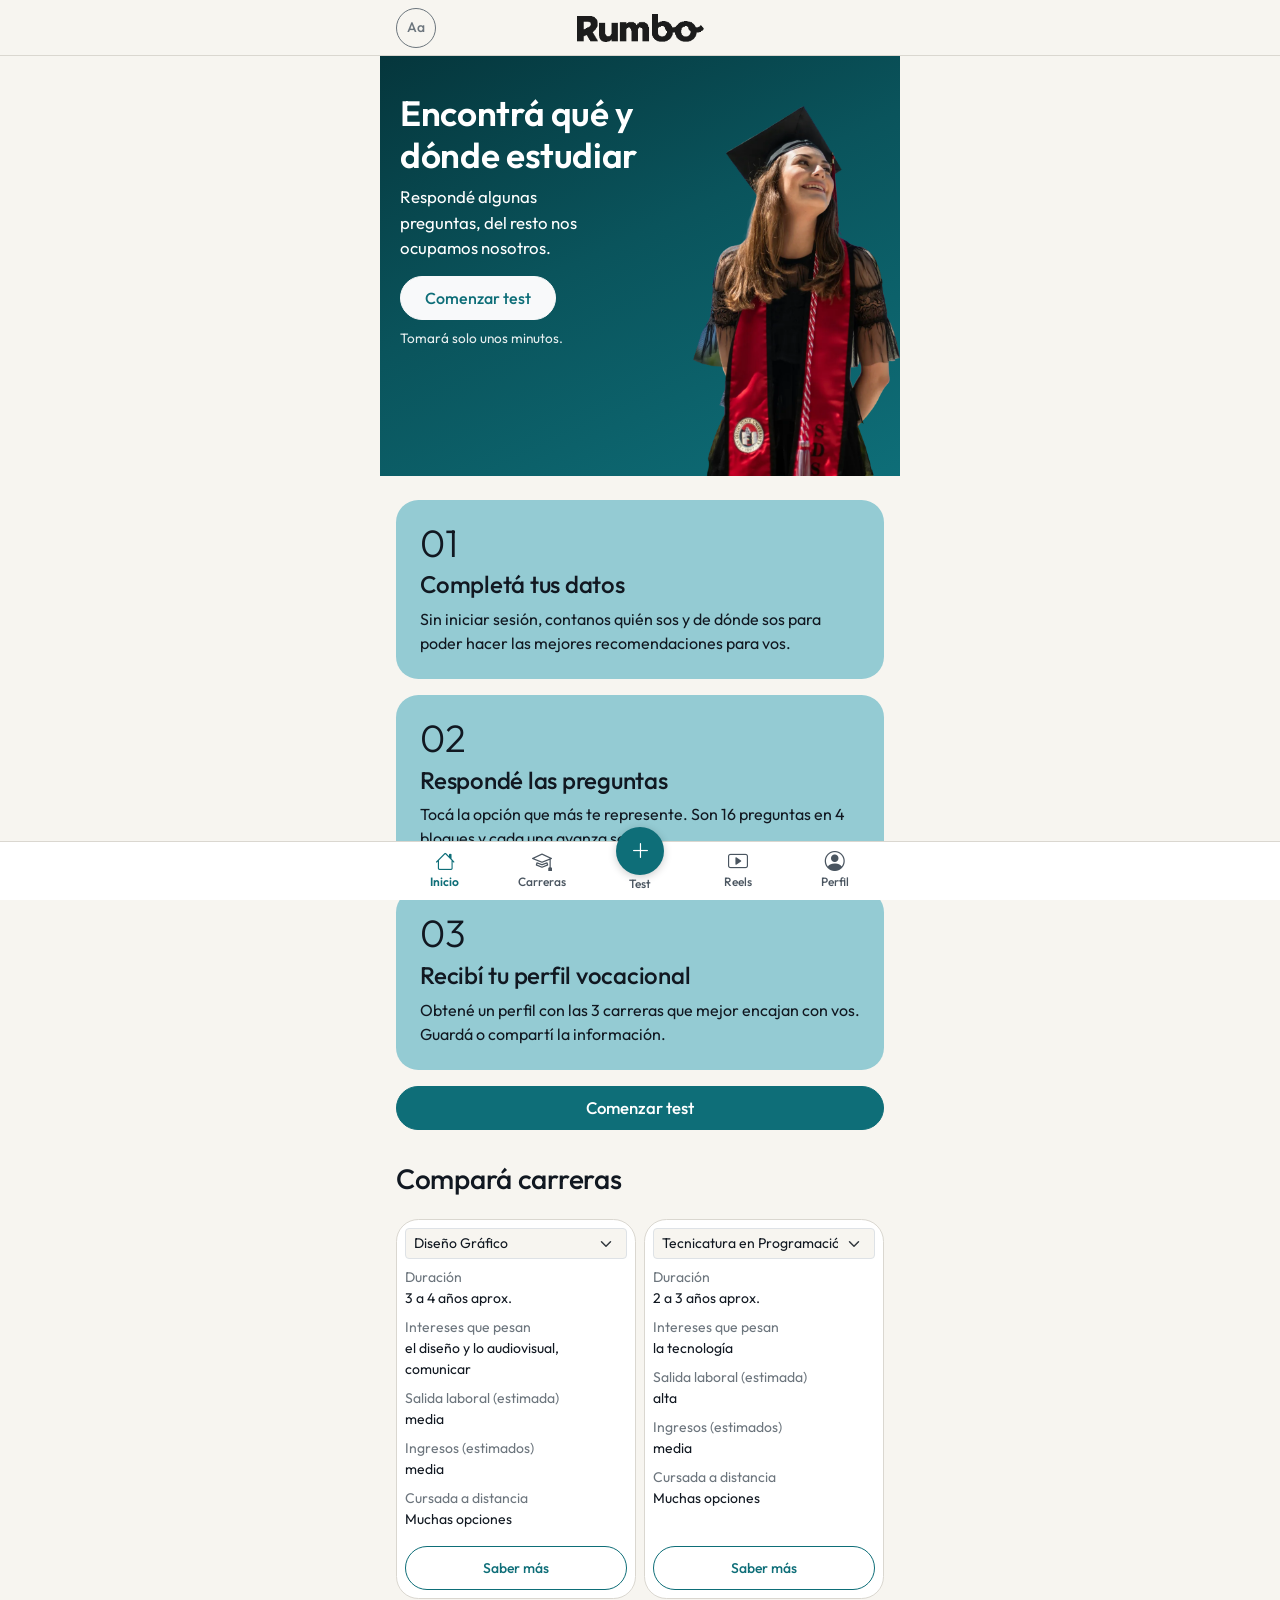
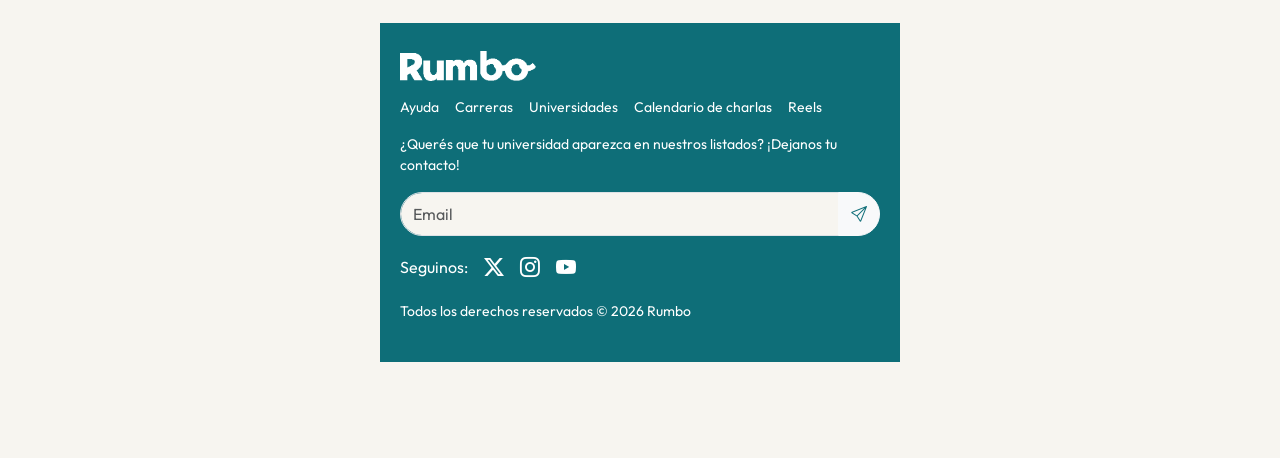
==== commit f2b1d4ed: "Add files via upload" ====
--- a/index.html
+++ b/index.html
@@ -1,898 +1,80 @@
 <!doctype html>
-<html lang="es">
+<html lang="es" data-bs-theme="light">
 <head>
-<meta charset="utf-8">
-<meta name="viewport" content="width=device-width, initial-scale=1, viewport-fit=cover">
-<title>Rumbo · Test vocacional</title>
-<meta name="description" content="Rumbo es un test vocacional corto: respondé 16 preguntas y conocé qué carreras encajan con vos.">
-<meta name="color-scheme" content="light">
-<meta name="theme-color" content="#0E6E78">
-<meta property="og:title" content="Rumbo · Test vocacional">
-<meta property="og:description" content="Respondé 16 preguntas y conocé qué carreras encajan con vos.">
-<meta property="og:type" content="website">
-<link rel="preconnect" href="https://fonts.googleapis.com">
-<link rel="preconnect" href="https://fonts.gstatic.com" crossorigin>
-<link rel="stylesheet" href="https://fonts.googleapis.com/css2?family=Outfit:wght@300;400;500;600&display=swap">
-<style>
-:root {
-  --bg: #F7F5F0; --surface: #FFFFFF; --ink: #111821; --muted: #4A5560; --line: #DAD7D0;
-  --primary: #0E6E78; --on-primary: #FFFFFF; --primary-deep: #07434A;
-  --card: #94CBD3; --on-card: #111821; --soft: #E5E3DF; --softline: #C8DAD8; --blue: #B7D7E5;
-  --dark: #3B404A; --on-dark: #FFFFFF; --artbg: #EAF2F0; color-scheme: light;
-  --f: 'Outfit', system-ui, -apple-system, 'Segoe UI', sans-serif;
-}
-* { box-sizing: border-box; }
-html.big { font-size: 20px; }
-body { background: var(--bg); color: var(--ink); font-family: var(--f); font-size: 1rem; line-height: 1.45; margin: 0; }
-button, input, select { font: inherit; color: inherit; }
-h1, h2, h3, p { margin: 0; }
-h1, h2, h3 { font-weight: 500; line-height: 1.15; text-wrap: balance; }
-:focus-visible { outline: 3px solid var(--primary); outline-offset: 2px; }
-.shell { max-width: 520px; margin: 0 auto; min-height: 100vh; position: relative; background: var(--bg); }
-.hdr { position: sticky; top: 0; z-index: 10; display: grid; grid-template-columns: 56px 1fr 56px; align-items: center; background: var(--bg); border-bottom: 1px solid var(--line); height: 56px; padding-left: max(8px, env(safe-area-inset-left, 0px)); padding-right: max(8px, env(safe-area-inset-right, 0px)); }
-.logo { justify-self: center; background: none; border: 0; cursor: pointer; font-family: var(--f); font-weight: 600; font-size: 1.6rem; letter-spacing: -.02em; color: var(--ink); padding: 4px 8px; }
-.logo svg { vertical-align: -3px; margin-left: -2px; }
-.icobtn { justify-self: center; width: 40px; height: 40px; border-radius: 50%; border: 1px solid var(--line); background: transparent; color: var(--muted); cursor: pointer; font-size: .9rem; }
-.icobtn[aria-pressed="true"] { background: var(--primary); color: var(--on-primary); border-color: var(--primary); }
-main { padding-bottom: 24px; outline: none; }
-main.hasnav { padding-bottom: 96px; }
-.pad { padding-left: max(16px, env(safe-area-inset-left, 0px)); padding-right: max(16px, env(safe-area-inset-right, 0px)); }
-.stack { display: flex; flex-direction: column; gap: 16px; min-width: 0; }
-.row { display: flex; flex-wrap: wrap; gap: 8px; align-items: center; }
-.muted { color: var(--muted); }
-.tiny { font-size: .8125rem; }
+  <meta charset="utf-8">
+  <meta name="viewport" content="width=device-width, initial-scale=1, viewport-fit=cover">
+  <title>Rumbo · Test vocacional</title>
+  <meta name="description" content="Rumbo: respondé 16 preguntas y descubrí qué carreras encajan con vos.">
+  <meta name="theme-color" content="#0E6E78">
 
-.btn { display: inline-flex; align-items: center; justify-content: center; gap: 8px; min-height: 48px; padding: 10px 24px; border-radius: 999px; border: 1.5px solid transparent; cursor: pointer; font-weight: 500; font-size: 1rem; text-align: center; }
-.btn-primary { background: var(--primary); color: var(--on-primary); }
-.btn-outline { background: transparent; color: var(--primary); border-color: var(--primary); }
-.btn-white { background: #fff; color: var(--primary-deep); }
-.btn.wide { width: 100%; }
-.btn[disabled] { opacity: .45; cursor: not-allowed; }
-.link { background: none; border: 0; color: var(--primary); text-decoration: underline; cursor: pointer; padding: 8px 0; min-height: 44px; }
-
-/* inicio */
-.hero { position: relative; overflow: hidden; background: linear-gradient(155deg, #05363C 0%, #0A545C 45%, #0E6E78 100%); color: #fff; padding: 36px max(20px, env(safe-area-inset-left, 0px)) 28px; display: grid; gap: 20px; }
-.hero h1 { font-size: 2.35rem; font-weight: 600; max-width: 11em; }
-.hero p { font-size: 1.1rem; max-width: 20em; }
-.hero .tiny { opacity: .9; }
-.hero-art { width: 100%; max-width: 360px; justify-self: end; margin-top: -4px; }
-.step { background: var(--card); color: var(--on-card); border-radius: 22px; padding: 22px; display: grid; gap: 10px; }
-.step .num { font-size: 2.6rem; font-weight: 400; line-height: 1; }
-.step h3 { font-size: 1.35rem; font-weight: 400; }
-.step p { font-size: .98rem; }
-h2.sec { font-size: 1.6rem; font-weight: 400; }
-.cmp { display: grid; grid-template-columns: repeat(2, minmax(0, 1fr)); gap: 12px; }
-.cmpcard { background: var(--surface); border-radius: 18px; padding: 14px; display: flex; flex-direction: column; gap: 10px; min-width: 0; border: 1px solid var(--line); }
-.cmpcard select { width: 100%; background: var(--soft); border: 0; border-radius: 12px; padding: 10px; min-height: 44px; font-weight: 500; }
-.cmpcard dl { margin: 0; display: grid; gap: 8px; }
-.cmpcard dt { font-size: .75rem; color: var(--muted); }
-.cmpcard dd { margin: 0; font-size: .92rem; }
-.foot { background: var(--primary); color: #fff; padding: 28px max(20px, env(safe-area-inset-left, 0px)) 120px; display: grid; gap: 14px; margin-top: 8px; }
-.foot .logo { color: #fff; justify-self: start; padding-left: 0; }
-.foot a, .foot button.fl { color: #fff; background: none; border: 0; text-align: left; padding: 6px 0; cursor: pointer; font-size: 1rem; }
-.foot small { opacity: .85; }
-
-.bnav { position: fixed; left: 50%; transform: translateX(-50%); bottom: 0; width: 100%; max-width: 520px; background: var(--surface); border-top: 1px solid var(--line); display: grid; grid-template-columns: repeat(5, 1fr); padding: 6px 4px calc(6px + env(safe-area-inset-bottom, 0px)); z-index: 12; }
-.bnav button { background: none; border: 0; cursor: pointer; display: flex; flex-direction: column; align-items: center; gap: 2px; font-size: .75rem; color: var(--muted); padding: 6px 0; min-height: 52px; }
-.bnav button[aria-current="page"] { color: var(--primary); font-weight: 600; }
-.bnav svg { width: 24px; height: 24px; }
-.bnav .fab { position: relative; }
-.bnav .fab span.c { position: absolute; top: -26px; width: 54px; height: 54px; border-radius: 50%; background: var(--primary); color: var(--on-primary); display: grid; place-items: center; box-shadow: 0 4px 10px rgba(0,0,0,.2); }
-.bnav .fab em { font-style: normal; margin-top: 26px; }
-
-/* formularios */
-.qhead { display: flex; justify-content: space-between; align-items: center; padding: 14px 0 10px; }
-.qhead button { background: none; border: 0; cursor: pointer; display: inline-flex; align-items: center; gap: 10px; font-size: .95rem; min-height: 44px; padding: 0; }
-.qhead span { font-size: .85rem; color: var(--muted); }
-.bar4 { display: grid; grid-template-columns: repeat(4, 1fr); gap: 4px; }
-.bar4 i { height: 6px; border-radius: 99px; background: var(--softline); position: relative; overflow: hidden; display: block; }
-.bar4 i b { position: absolute; inset: 0 auto 0 0; background: var(--primary); display: block; }
-.ftitle { font-size: 1.9rem; font-weight: 400; padding-top: 6px; }
-label.l { font-size: .92rem; font-weight: 500; }
-.inp { width: 100%; background: var(--soft); border: 1.5px solid transparent; border-radius: 16px; padding: 14px 16px; min-height: 52px; color: var(--ink); }
-.inp:focus { border-color: var(--primary); outline: none; }
-.seg { display: grid; grid-template-columns: repeat(3, 1fr); background: var(--soft); border-radius: 16px; overflow: hidden; }
-.seg button { background: transparent; border: 0; min-height: 52px; cursor: pointer; color: var(--muted); }
-.seg button + button { border-left: 1px solid var(--line); }
-.seg button[aria-pressed="true"] { background: var(--primary); color: var(--on-primary); font-weight: 500; }
-.sugg { background: var(--surface); border: 1.5px solid var(--muted); border-radius: 16px; overflow: hidden; }
-.sugg button { display: block; width: 100%; text-align: left; background: none; border: 0; padding: 14px 16px; cursor: pointer; min-height: 48px; }
-.sugg button:hover { background: var(--soft); }
-.chip { display: inline-flex; align-items: center; gap: 8px; background: var(--card); color: var(--on-card); border-radius: 99px; padding: 6px 12px; font-size: .85rem; border: 0; }
-.chip button { background: none; border: 0; cursor: pointer; font-size: 1rem; line-height: 1; padding: 4px; min-width: 24px; min-height: 24px; }
-
-.qcat { font-size: .82rem; color: var(--muted); padding-top: 18px; }
-.qtitle { font-size: 2rem; font-weight: 400; padding: 4px 0 14px; }
-.opts { display: grid; gap: 10px; }
-.pill { display: flex; align-items: center; gap: 12px; width: 100%; text-align: left; min-height: 56px; padding: 12px 20px; border-radius: 18px; border: 1.5px solid var(--softline); background: var(--surface); cursor: pointer; font-size: 1.02rem; }
-.pill:hover { border-color: var(--primary); }
-.pill[aria-pressed="true"] { background: var(--primary); color: var(--on-primary); border-color: var(--primary); }
-.pill.art { }
-.prow { display: flex; align-items: center; gap: 14px; width: 100%; text-align: left; padding: 8px 16px 8px 8px; border-radius: 20px; border: 1.5px solid var(--softline); background: var(--surface); cursor: pointer; min-height: 84px; font-size: 1.02rem; }
-.prow:hover { border-color: var(--primary); }
-.prow[aria-pressed="true"] { background: var(--primary); color: var(--on-primary); border-color: var(--primary); }
-.prow .art { flex: none; width: 112px; }
-.grid2 { display: grid; grid-template-columns: repeat(2, minmax(0, 1fr)); gap: 10px; }
-.imgcard { display: flex; flex-direction: column; gap: 8px; padding: 8px; border-radius: 20px; border: 1.5px solid var(--softline); background: var(--surface); cursor: pointer; text-align: left; min-width: 0; font-size: .98rem; }
-.imgcard:hover { border-color: var(--primary); }
-.imgcard[aria-pressed="true"] { background: var(--primary); color: var(--on-primary); border-color: var(--primary); }
-.imgcard span.t { padding: 0 6px 6px; }
-.art { aspect-ratio: 4 / 3; border-radius: 14px; overflow: hidden; background: var(--artbg); min-width: 0; max-width: 100%; }
-.art svg { display: block; width: 100%; height: 100%; }
-.art svg rect, .art svg circle, .art svg ellipse, .art svg path:not([fill="none"]) { stroke: #111821; stroke-width: 1.3; stroke-linejoin: round; }
-.hint { font-size: .9rem; color: var(--muted); margin-top: -6px; padding-bottom: 6px; }
-
-/* análisis */
-.analyze { min-height: 70vh; display: grid; place-content: center; gap: 16px; text-align: center; padding: 0 32px; }
-.pbar { height: 8px; border-radius: 99px; background: var(--softline); overflow: hidden; width: min(320px, 70vw); margin: 0 auto; }
-.pbar > div { height: 100%; width: 0; background: var(--primary); transition: width 1.7s ease-out; }
-
-/* resultado */
-.pcard { background: var(--card); color: var(--on-card); border-radius: 22px; padding: 18px; display: grid; gap: 14px; }
-.ptag { display: flex; align-items: center; gap: 10px; background: color-mix(in srgb, var(--surface) 55%, transparent); border-radius: 12px; padding: 14px; font-weight: 500; }
-.ptag svg { flex: none; }
-.pcard p { font-size: .92rem; line-height: 1.5; }
-.ccard { background: var(--surface); border: 1px solid var(--line); border-radius: 22px; padding: 18px; display: grid; gap: 12px; }
-.ccard .ctop { display: flex; justify-content: space-between; gap: 12px; align-items: baseline; }
-.ccard h3 { font-size: 1.25rem; font-weight: 500; }
-.pct { font-size: 1.15rem; font-weight: 500; color: var(--primary); white-space: nowrap; }
-.ccard ul { margin: 0; padding: 0; list-style: none; display: grid; gap: 8px; font-size: .9rem; }
-.ccard li { display: flex; gap: 10px; align-items: flex-start; }
-.ccard li svg { flex: none; margin-top: 2px; color: var(--primary); }
-.tags { display: flex; flex-wrap: wrap; gap: 6px; }
-.tag { border: 1.5px solid var(--softline); border-radius: 99px; padding: 3px 11px; font-size: .82rem; background: var(--surface); }
-.tag.p { border-color: var(--primary); color: var(--primary); font-weight: 500; }
-.note { background: var(--card); color: var(--on-card); border-radius: 16px; padding: 14px 16px; display: grid; gap: 10px; }
-details { border: 1px solid var(--line); border-radius: 16px; padding: 12px 16px; background: var(--surface); }
-summary { cursor: pointer; font-weight: 500; min-height: 32px; display: flex; align-items: center; }
-details ul { margin: 8px 0 0; padding-left: 1.1rem; display: grid; gap: 4px; font-size: .92rem; }
-.sect h3 { font-size: 1.15rem; font-weight: 500; padding-bottom: 6px; }
-.sect ul { margin: 0; padding-left: 1.1rem; display: grid; gap: 4px; font-size: .95rem; }
-.dur { display: grid; grid-template-columns: repeat(2, 1fr); text-align: center; gap: 8px; }
-.dur b { display: block; font-size: 1.5rem; font-weight: 400; }
-
-/* diálogo */
-.dback { position: fixed; inset: 0; background: rgba(10, 18, 20, .55); display: grid; place-items: center; padding: 16px; z-index: 40; animation: fade .18s; }
-.dlg { width: 100%; max-width: 420px; background: var(--surface); color: var(--ink); border-radius: 20px; padding: 22px; display: grid; gap: 14px; position: relative; max-height: 88vh; overflow: auto; }
-.dlg h2 { font-size: 1.35rem; font-weight: 500; padding-right: 32px; }
-.dlg .x { position: absolute; top: 12px; right: 12px; width: 40px; height: 40px; border: 0; background: none; cursor: pointer; font-size: 1.6rem; color: var(--ink); }
-.dlg .btns { display: grid; grid-template-columns: 1fr 1fr; gap: 10px; }
-.dlg ul { margin: 0; padding-left: 1.1rem; display: grid; gap: 4px; }
-@keyframes fade { from { opacity: 0; } }
-.toast { position: fixed; left: 50%; bottom: calc(96px + env(safe-area-inset-bottom, 0px)); transform: translateX(-50%); background: var(--ink); color: var(--bg); padding: 10px 18px; border-radius: 99px; font-size: .9rem; z-index: 50; max-width: 90vw; }
-.listq { display: grid; gap: 10px; }
-.qrow { border: 1px solid var(--line); border-radius: 14px; background: var(--surface); padding: 12px 14px; display: grid; gap: 6px; min-width: 0; }
-.qrow ul { margin: 0; padding-left: 1.1rem; }
-.imgtag { display: inline-block; border: 1.5px dashed var(--muted); border-radius: 8px; padding: 1px 8px; font-size: .78rem; color: var(--muted); }
-.search { position: relative; }
-.fchips { display: flex; gap: 8px; overflow-x: auto; padding-bottom: 4px; }
-.fchips button { flex: none; border: 1.5px solid var(--softline); background: var(--surface); border-radius: 99px; padding: 6px 14px; cursor: pointer; min-height: 40px; }
-.fchips button[aria-pressed="true"] { background: var(--primary); color: var(--on-primary); border-color: var(--primary); }
-.lcard { background: var(--surface); border: 1px solid var(--line); border-radius: 18px; padding: 14px 16px; display: grid; gap: 8px; text-align: left; cursor: pointer; width: 100%; }
-.lcard:hover { border-color: var(--primary); }
-@media (prefers-reduced-motion: reduce) { .pbar > div { transition: none; } .dback { animation: none; } }
-.bnav[hidden], .toast[hidden] { display: none; }
-main.hasnav { padding-bottom: 0; }
-
-html, body { overflow-x: hidden; max-width: 100%; }
-.hero { padding-bottom: 0; min-height: 520px; background: radial-gradient(120% 70% at 78% 78%, rgba(88,170,180,.55) 0%, rgba(14,110,120,0) 60%), linear-gradient(165deg, #04343A 0%, #09505A 55%, #0E6E78 100%); display: block; }
-.hero .copy { position: relative; z-index: 2; display: grid; gap: 16px; max-width: 78%; padding-bottom: 8px; }
-.hero h1 { font-size: 2.3rem; }
-.hero .photo { position: absolute; right: 0; bottom: 0; height: 66%; width: auto; max-width: 62%; object-fit: contain; object-position: bottom right; z-index: 1; pointer-events: none; }
-.foot { padding: 32px max(20px, env(safe-area-inset-left, 0px)) calc(110px + env(safe-area-inset-bottom, 0px)); gap: 6px; background: #0E6E78; }
-.foot .flogo { justify-self: center; font-family: var(--f); font-weight: 600; font-size: 2rem; color: #111821; letter-spacing: -.02em; display: inline-flex; align-items: center; gap: 2px; padding: 4px 0 18px; }
-.foot .fl { font-size: 1.1rem; padding: 12px 0; min-height: 48px; font-weight: 400; }
-.foot .ask { font-size: 1.05rem; padding-top: 22px; }
-.foot form { display: grid; grid-template-columns: minmax(0, 1fr) 48px; gap: 10px; align-items: center; padding: 6px 0 10px; }
-.foot form input { background: #E5E3DF; color: #111821; border: 0; border-radius: 99px; padding: 0 20px; min-height: 48px; min-width: 0; width: 100%; }
-.foot form button { width: 48px; height: 48px; border-radius: 50%; border: 0; background: #E5E3DF; color: #0E6E78; display: grid; place-items: center; cursor: pointer; padding: 0; }
-.foot hr { border: 0; border-top: 1px solid rgba(255,255,255,.55); margin: 10px 0; width: 100%; }
-.foot .social { display: flex; justify-content: space-between; align-items: center; padding: 6px 0; }
-.foot .social .icons { display: flex; gap: 12px; }
-.foot .social button { background: none; border: 0; color: #fff; cursor: pointer; width: 44px; height: 44px; display: grid; place-items: center; padding: 0; }
-.foot small { font-size: 1rem; opacity: 1; padding-top: 6px; }
-
-.logo { display: inline-flex; align-items: center; justify-content: center; line-height: 0; }
-.logo img, .flogo img { display: block; height: 28px; width: auto; }
-.foot { padding: 24px max(20px, env(safe-area-inset-left, 0px)) calc(24px + 76px + env(safe-area-inset-bottom, 0px)); gap: 0; }
-.foot .flogo { padding: 4px 0 14px; }
-.foot .flogo img { height: 30px; }
-.foot .fl { font-size: 1.05rem; padding: 8px 0; min-height: 40px; display: block; width: 100%; }
-.foot .ask { font-size: 1rem; padding-top: 16px; line-height: 1.35; }
-.foot form { padding: 10px 0 12px; }
-.foot hr { margin: 8px 0; }
-.foot .social { padding: 2px 0; }
-.foot small { font-size: .95rem; padding-top: 6px; }
-</style>
+  <!-- Bootstrap 5 (CSS) -->
+  <link href="https://cdn.jsdelivr.net/npm/bootstrap@5.3.3/dist/css/bootstrap.min.css" rel="stylesheet">
+  <!-- Íconos de Bootstrap -->
+  <link href="https://cdn.jsdelivr.net/npm/bootstrap-icons@1.11.3/font/bootstrap-icons.min.css" rel="stylesheet">
+  <!-- Tipografía Outfit -->
+  <link rel="preconnect" href="https://fonts.googleapis.com">
+  <link rel="preconnect" href="https://fonts.gstatic.com" crossorigin>
+  <link href="https://fonts.googleapis.com/css2?family=Outfit:wght@300;400;500;600&display=swap" rel="stylesheet">
+  <!-- Estilos propios de Rumbo -->
+  <link href="css/estilos.css" rel="stylesheet">
 </head>
 <body>
-<div class="shell">
-  <header class="hdr">
-    <button class="icobtn" id="aa" aria-pressed="false" aria-label="Letra grande" title="Letra grande">Aa</button>
-    <button class="logo" id="logo" aria-label="Rumbo, ir al inicio"><img src="[data-uri]" alt="Rumbo" width="127" height="28"></button>
-    <button class="icobtn" id="qm" aria-label="Panel del equipo" title="Equipo" style="border-style:dashed">?</button>
+
+  <!-- ENCABEZADO -->
+  <header class="rumbo-header sticky-top">
+    <div class="contenedor d-flex align-items-center justify-content-between">
+      <button class="btn btn-outline-secondary btn-sm rounded-circle btn-redondo" id="btn-letra" aria-pressed="false" aria-label="Letra grande" title="Letra grande">Aa</button>
+      <button class="btn p-0 border-0" id="btn-logo" aria-label="Rumbo, ir al inicio">
+        <img src="img/logo.png" alt="Rumbo" width="127" height="28">
+      </button>
+      <span class="btn-redondo" aria-hidden="true"></span>
+    </div>
   </header>
-  <main id="app" tabindex="-1"></main>
-  <nav class="bnav" id="bnav" aria-label="Navegación principal">
-    <button data-tab="home"><svg viewBox="0 0 24 24" fill="none" stroke="currentColor" stroke-width="1.8" stroke-linejoin="round"><path d="M4 11l8-7 8 7v9H4z"/><path d="M10 20v-6h4v6"/></svg>Inicio</button>
-    <button data-tab="careers"><svg viewBox="0 0 24 24" fill="none" stroke="currentColor" stroke-width="1.8" stroke-linejoin="round"><path d="M2 9l10-5 10 5-10 5z"/><path d="M6 11.5V16c3 2.5 9 2.5 12 0v-4.5"/></svg>Carreras</button>
-    <button data-tab="test" class="fab" aria-label="Hacer el test"><span class="c"><svg viewBox="0 0 24 24" width="26" height="26" fill="none" stroke="currentColor" stroke-width="2" stroke-linecap="round"><circle cx="12" cy="12" r="9"/><path d="M12 8v8M8 12h8"/></svg></span><em>Test</em></button>
-    <button data-tab="reels"><svg viewBox="0 0 24 24" fill="none" stroke="currentColor" stroke-width="1.8" stroke-linejoin="round"><rect x="3" y="5" width="18" height="14" rx="3"/><path d="M10 9.5l5 2.5-5 2.5z"/></svg>Reels</button>
-    <button data-tab="profile"><svg viewBox="0 0 24 24" fill="none" stroke="currentColor" stroke-width="1.8"><circle cx="12" cy="12" r="9"/><circle cx="12" cy="10" r="3"/><path d="M6.5 18c1.5-2.5 3.2-3.2 5.5-3.2s4 .7 5.5 3.2"/></svg>Perfil</button>
+
+  <!-- AQUÍ SE DIBUJA CADA PANTALLA (la llena js/app.js) -->
+  <main id="app" class="contenedor px-0" tabindex="-1"></main>
+
+  <!-- MENÚ DE ABAJO -->
+  <nav class="navbar fixed-bottom rumbo-nav p-0" id="menu" aria-label="Navegación principal">
+    <div class="contenedor d-grid w-100" style="grid-template-columns: repeat(5, 1fr);">
+      <button class="btn btn-nav" data-pestana="inicio"><i class="bi bi-house" aria-hidden="true"></i><span>Inicio</span></button>
+      <button class="btn btn-nav" data-pestana="carreras"><i class="bi bi-mortarboard" aria-hidden="true"></i><span>Carreras</span></button>
+      <button class="btn btn-nav btn-nav-test" data-pestana="test" aria-label="Hacer el test"><b><i class="bi bi-plus-lg" aria-hidden="true"></i></b><span>Test</span></button>
+      <button class="btn btn-nav" data-pestana="reels"><i class="bi bi-play-btn" aria-hidden="true"></i><span>Reels</span></button>
+      <button class="btn btn-nav" data-pestana="perfil"><i class="bi bi-person-circle" aria-hidden="true"></i><span>Perfil</span></button>
+    </div>
   </nav>
-</div>
-<script>
-(function () {
-'use strict';
-/* ───────────── datos ───────────── */
-const INT = {
-  tec: { s: 'Tecnología', r: 'la tecnología' },
-  dis: { s: 'Diseño y audiovisual', r: 'el diseño y lo audiovisual' },
-  man: { s: 'Construir y crear', r: 'construir y crear con las manos' },
-  sal: { s: 'Salud y bienestar', r: 'la salud y el bienestar' },
-  neg: { s: 'Negocios', r: 'los negocios y el emprendimiento' },
-  cie: { s: 'Ciencia y naturaleza', r: 'la ciencia y la naturaleza' },
-  ens: { s: 'Enseñar y ayudar', r: 'enseñar y ayudar a otras personas' },
-  ley: { s: 'Leyes y justicia', r: 'las leyes y la justicia' },
-  com: { s: 'Comunicación', r: 'comunicar' },
-  dep: { s: 'Deporte', r: 'el deporte y el movimiento' },
-  ani: { s: 'Animales', r: 'cuidar animales' },
-  gas: { s: 'Gastronomía y turismo', r: 'la gastronomía y el turismo' }
-};
-const SK = {
-  num: { s: 'Números y lógica', r: 'razonar con números y lógica' },
-  art: { s: 'Dibujo y creatividad', r: 'dibujar y crear' },
-  exp: { s: 'Expresión y comunicación', r: 'expresarte y comunicar ideas' },
-  org: { s: 'Organización', r: 'organizar proyectos y grupos' },
-  esc: { s: 'Escuchar y ayudar', r: 'escuchar y ayudar a otras personas' },
-  det: { s: 'Ser detallista', r: 'ser detallista y analizar datos' }
-};
-const PLACE = { ofi: 'oficina', casa: 'casa', afuera: 'afuera o viajando', lab: 'laboratorio, taller o consultorio' };
 
-const Q = [];
-function add(q) { Q.push(q); }
-const PICKS = [
-  ['¿Cuáles de estos temas te interesan más?', [['tec', 'Tecnología, juegos y apps'], ['dis', 'Diseño, arte y audiovisual'], ['man', 'Construir y crear con las manos']]],
-  ['¿Y cuáles de estos?', [['sal', 'Salud y bienestar de las personas'], ['cie', 'Ciencia, naturaleza y ambiente'], ['ani', 'Cuidado de animales']]],
-  ['¿Y de estos?', [['neg', 'Negocios, finanzas y emprendimiento'], ['ley', 'Leyes, justicia y derechos'], ['com', 'Escribir, hablar en público y redes']]],
-  ['Último grupo de temas: ¿cuáles te interesan más?', [['ens', 'Enseñar, acompañar y ayudar'], ['dep', 'Deporte y entrenamiento físico'], ['gas', 'Cocina, viajes y turismo']]]
-];
-PICKS.forEach((g, i) => add({ n: i + 1, cat: 'Intereses', type: 'pick', kind: 'i', max: 2, text: g[0], hint: 'Tocá el tema que más te interesa.', opts: g[1].map(o => ({ v: o[0], l: o[1], img: o[0] })) }));
-const SKILLQ = [
-  ['¿Qué se te da bien?', [['num', 'Razonar con números, lógica o estadísticas'], ['art', 'Dibujar, diseñar o crear cosas artísticas']]],
-  ['¿Y qué más se te da bien?', [['exp', 'Expresarte, escribir o comunicar ideas frente a otros'], ['org', 'Organizar proyectos y coordinar grupos']]],
-  ['¿Y en esto?', [['esc', 'Escuchar, contener y ayudar a otras personas'], ['det', 'Ser detallista: analizar datos, buscar patrones y corregir errores']]]
-];
-SKILLQ.forEach((g, i) => add({ n: 5 + i, cat: 'Habilidades', type: 'pick', kind: 's', max: 2, text: g[0], hint: 'Tocá la opción que mejor te describe.', opts: g[1].map(o => ({ v: o[0], l: o[1] })) }));
+  <!-- VENTANA EMERGENTE (modal de Bootstrap): resultado estimado cada 4 preguntas -->
+  <div class="modal fade" id="modal-bloque" tabindex="-1" aria-labelledby="modal-titulo" aria-hidden="true">
+    <div class="modal-dialog modal-dialog-centered">
+      <div class="modal-content">
+        <div class="modal-header border-0 pb-0">
+          <p class="small text-secondary mb-0" id="modal-bloque-n"></p>
+          <button type="button" class="btn-close" data-bs-dismiss="modal" aria-label="Seguir respondiendo"></button>
+        </div>
+        <div class="modal-body" id="modal-cuerpo"></div>
+        <div class="modal-footer border-0 pt-0">
+          <button type="button" class="btn btn-outline-primary" id="modal-ver">Ver resultado</button>
+          <button type="button" class="btn btn-primary" id="modal-seguir">Seguir</button>
+        </div>
+      </div>
+    </div>
+  </div>
 
-add({ n: 8, cat: 'Entorno de trabajo', type: 'imgs', key: 'place', text: '¿Dónde te imaginás trabajando?', opts: [
-  { v: 'ofi', l: 'En una oficina', img: 'Escritorio con computadora' },
-  { v: 'casa', l: 'En mi casa', img: 'Home-office en una casa' },
-  { v: 'afuera', l: 'Afuera o viajando', img: 'Persona trabajando al aire libre o en movimiento' },
-  { v: 'lab', l: 'En un laboratorio, taller o consultorio', img: 'Espacio técnico: laboratorio, taller o consultorio' } ] });
-add({ n: 9, cat: 'Entorno de trabajo', type: 'imgs', key: 'indep', text: '¿Cómo preferís trabajar?', opts: [
-  { v: 'indep', l: 'Por mi cuenta, de forma independiente (freelance)', img: 'Persona sola con su laptop, trabajando por su cuenta' },
-  { v: 'org', l: 'En una organización o empresa', img: 'Grupo de personas en un espacio de trabajo' } ] });
-add({ n: 10, cat: 'Entorno de trabajo', type: 'imgs', key: 'gente', text: '¿Cómo te imaginás tu día de trabajo?', opts: [
-  { v: 'gente', l: 'En equipo y atendiendo personas', img: 'Atención directa: trabajo cara a cara con personas' },
-  { v: 'detras', l: 'Concentrado detrás de escena', img: 'Persona concentrada en su tarea, detrás de escena' } ] });
-add({ n: 11, cat: 'Cursada', type: 'chips', key: 'dur', text: '¿Cuánto tiempo querés estudiar?', opts: [
-  { v: 'corta', l: 'Poco: de 1 a 3 años' }, { v: 'media', l: 'Medio: 4 años' }, { v: 'larga', l: 'Mucho: 5 años o más' }, { v: 'igual', l: 'Me da igual' } ] });
-add({ n: 12, cat: 'Cursada', type: 'chips', key: 'trab', text: '¿Pensás trabajar mientras estudiás?', opts: [
-  { v: 'trab', l: 'Sí, necesito una cursada flexible' }, { v: 'solo', l: 'No, prefiero dedicarme solo a estudiar' }, { v: 'igual', l: 'Todavía no lo sé' } ] });
-add({ n: 13, cat: 'Cursada', type: 'chips', key: 'dist', text: '¿Hasta dónde estarías dispuesto/a a ir a estudiar?', opts: [
-  { v: 'cerca', l: 'Cerca de mi casa' }, { v: 'prov', l: 'En mi provincia' }, { v: 'pais', l: 'A cualquier lugar del país' } ] });
-add({ n: 14, cat: 'Plata y cierre', type: 'chips', key: 'inst', text: '¿Qué tipo de institución preferís?', opts: [
-  { v: 'publica', l: 'Pública y gratuita' }, { v: 'privada', l: 'Privada' }, { v: 'igual', l: 'Me da igual' } ] });
-add({ n: 15, cat: 'Plata y cierre', type: 'chips', key: 'cuota', text: '¿Cuánto podrías pagar de cuota por mes?', opts: [
-  { v: 'nopaga', l: 'No podría pagar una cuota' }, { v: 'baja', l: 'Una cuota baja' }, { v: 'media', l: 'Una cuota media' }, { v: 'alta', l: 'Una cuota alta' } ] });
-add({ n: 16, cat: 'Plata y cierre', type: 'multi', key: 'prio', max: 2, text: '¿Qué es lo más importante para vos al elegir una carrera?', hint: 'Elegí hasta 2', opts: [
-  { v: 'pasion', l: 'Que me apasione' }, { v: 'salida', l: 'Que tenga salida laboral rápida' }, { v: 'ingreso', l: 'Que se gane bien' }, { v: 'estable', l: 'Que sea estable' } ] });
+  <!-- AVISO CHICO (toast de Bootstrap) -->
+  <div class="toast-container position-fixed top-0 start-50 translate-middle-x p-3" style="z-index: 2000">
+    <div id="aviso" class="toast text-bg-dark border-0" role="status" aria-live="polite" aria-atomic="true">
+      <div class="toast-body" id="aviso-texto"></div>
+    </div>
+  </div>
 
-/* catálogo de carreras de ejemplo (valores del prototipo, a reemplazar por datos reales)
-   d: duración · f: familia · i: intereses (1-3) · s: habilidades (1-2) · p: lugares · ind: -1 organización / 0 / 1 independiente
-   ge: -1 detrás de escena / 0 / 1 con personas · sa: salida laboral · ig: ingresos · es: estabilidad (1-3) · vi: cursada a distancia (0-2) */
-const CAREERS = [
-  { id: 'sis', n: 'Ingeniería en Sistemas', y: '5 años aprox.', d: 'larga', f: 'tec', i: { tec: 3, cie: 1 }, s: { num: 2, det: 2, org: 1 }, p: ['ofi', 'casa'], ind: 0, ge: -1, sa: 3, ig: 3, es: 2, vi: 1 },
-  { id: 'pro', n: 'Tecnicatura en Programación', y: '2 a 3 años aprox.', d: 'corta', f: 'tec', i: { tec: 3 }, s: { det: 2, num: 1 }, p: ['casa', 'ofi'], ind: 0, ge: -1, sa: 3, ig: 2, es: 2, vi: 2 },
-  { id: 'dat', n: 'Ciencia de Datos', y: '3 a 5 años aprox.', d: 'media', f: 'tec', i: { tec: 2, cie: 2, neg: 1 }, s: { num: 2, det: 2 }, p: ['ofi', 'casa'], ind: 0, ge: -1, sa: 3, ig: 3, es: 2, vi: 2 },
-  { id: 'dg', n: 'Diseño Gráfico', y: '3 a 4 años aprox.', d: 'media', f: 'dis', i: { dis: 3, com: 1, tec: 1 }, s: { art: 2, exp: 1, det: 1 }, p: ['casa', 'ofi'], ind: 1, ge: 0, sa: 2, ig: 2, es: 1, vi: 2 },
-  { id: 'vj', n: 'Diseño de Videojuegos y Animación', y: '3 a 4 años aprox.', d: 'media', f: 'dis', i: { dis: 3, tec: 3 }, s: { art: 2, num: 1, det: 1 }, p: ['casa', 'ofi'], ind: 0, ge: -1, sa: 2, ig: 2, es: 1, vi: 1 },
-  { id: 'av', n: 'Producción Audiovisual', y: '3 a 4 años aprox.', d: 'media', f: 'dis', i: { dis: 3, com: 2, tec: 1 }, s: { art: 2, org: 1, exp: 1 }, p: ['afuera', 'ofi'], ind: 1, ge: 0, sa: 2, ig: 1, es: 1, vi: 1 },
-  { id: 'arq', n: 'Arquitectura', y: '5 a 6 años aprox.', d: 'larga', f: 'ing', i: { dis: 3, man: 2, tec: 1 }, s: { art: 2, num: 1, det: 1, org: 1 }, p: ['ofi', 'afuera'], ind: 0, ge: 0, sa: 2, ig: 2, es: 2, vi: 0 },
-  { id: 'civ', n: 'Ingeniería Civil', y: '5 a 6 años aprox.', d: 'larga', f: 'ing', i: { man: 3, cie: 1, tec: 1 }, s: { num: 2, org: 1, det: 1 }, p: ['afuera', 'ofi'], ind: 0, ge: 0, sa: 3, ig: 3, es: 2, vi: 0 },
-  { id: 'ind', n: 'Ingeniería Industrial', y: '5 años aprox.', d: 'larga', f: 'ing', i: { man: 2, neg: 2, tec: 1 }, s: { num: 2, org: 2, det: 1 }, p: ['ofi', 'afuera'], ind: -1, ge: 0, sa: 3, ig: 3, es: 2, vi: 0 },
-  { id: 'ele', n: 'Ingeniería Electrónica', y: '5 años aprox.', d: 'larga', f: 'ing', i: { man: 3, tec: 2, cie: 1 }, s: { num: 2, det: 2 }, p: ['lab', 'ofi'], ind: 0, ge: -1, sa: 3, ig: 3, es: 2, vi: 0 },
-  { id: 'emc', n: 'Tecnicatura en Electromecánica', y: '2 a 3 años aprox.', d: 'corta', f: 'ing', i: { man: 3, tec: 1 }, s: { det: 1, num: 1 }, p: ['lab', 'afuera'], ind: 1, ge: 0, sa: 3, ig: 2, es: 2, vi: 0 },
-  { id: 'di', n: 'Diseño Industrial', y: '5 años aprox.', d: 'larga', f: 'dis', i: { dis: 3, man: 3, tec: 1 }, s: { art: 2, num: 1, det: 1 }, p: ['lab', 'ofi'], ind: 0, ge: -1, sa: 2, ig: 2, es: 1, vi: 0 },
-  { id: 'med', n: 'Medicina', y: '6 años aprox.', d: 'larga', f: 'sal', i: { sal: 3, cie: 2, ens: 1 }, s: { det: 2, esc: 1, num: 1 }, p: ['lab'], ind: -1, ge: 1, sa: 3, ig: 2, es: 3, vi: 0 },
-  { id: 'enf', n: 'Enfermería', y: '3 a 5 años aprox.', d: 'media', f: 'sal', i: { sal: 3, ens: 2 }, s: { esc: 2, det: 1, org: 1 }, p: ['lab'], ind: -1, ge: 1, sa: 3, ig: 1, es: 3, vi: 0 },
-  { id: 'kin', n: 'Kinesiología', y: '4 a 5 años aprox.', d: 'media', f: 'sal', i: { sal: 3, dep: 2, ens: 1 }, s: { esc: 1, det: 1 }, p: ['lab'], ind: 0, ge: 1, sa: 2, ig: 2, es: 2, vi: 0 },
-  { id: 'nut', n: 'Nutrición', y: '4 a 5 años aprox.', d: 'media', f: 'sal', i: { sal: 3, cie: 1, gas: 1 }, s: { det: 1, esc: 1, num: 1 }, p: ['lab', 'ofi'], ind: 0, ge: 1, sa: 2, ig: 2, es: 2, vi: 0 },
-  { id: 'odo', n: 'Odontología', y: '5 a 6 años aprox.', d: 'larga', f: 'sal', i: { sal: 3, man: 1, cie: 1 }, s: { det: 2, art: 1 }, p: ['lab'], ind: 1, ge: 1, sa: 2, ig: 3, es: 2, vi: 0 },
-  { id: 'psi', n: 'Psicología', y: '5 años aprox.', d: 'larga', f: 'soc', i: { ens: 3, sal: 2, cie: 1 }, s: { esc: 2, exp: 1, det: 1 }, p: ['ofi', 'lab'], ind: 1, ge: 1, sa: 2, ig: 2, es: 2, vi: 1 },
-  { id: 'far', n: 'Farmacia y Bioquímica', y: '5 años aprox.', d: 'larga', f: 'nat', i: { cie: 3, sal: 2 }, s: { det: 2, num: 1 }, p: ['lab'], ind: -1, ge: -1, sa: 2, ig: 2, es: 2, vi: 0 },
-  { id: 'vet', n: 'Veterinaria', y: '5 a 6 años aprox.', d: 'larga', f: 'nat', i: { ani: 3, cie: 2, sal: 1 }, s: { det: 1, esc: 1 }, p: ['afuera', 'lab'], ind: 0, ge: 0, sa: 2, ig: 2, es: 2, vi: 0 },
-  { id: 'bio', n: 'Ciencias Biológicas', y: '5 años aprox.', d: 'larga', f: 'nat', i: { cie: 3, ani: 1 }, s: { det: 2, num: 1 }, p: ['lab', 'afuera'], ind: -1, ge: -1, sa: 1, ig: 1, es: 2, vi: 0 },
-  { id: 'amb', n: 'Gestión Ambiental', y: '4 a 5 años aprox.', d: 'media', f: 'nat', i: { cie: 3, ley: 1 }, s: { det: 1, org: 1 }, p: ['afuera', 'lab'], ind: 0, ge: 0, sa: 1, ig: 1, es: 2, vi: 1 },
-  { id: 'agr', n: 'Ingeniería Agronómica', y: '5 años aprox.', d: 'larga', f: 'nat', i: { cie: 2, man: 1, ani: 1, neg: 1 }, s: { org: 1, num: 1 }, p: ['afuera'], ind: 0, ge: 0, sa: 2, ig: 2, es: 2, vi: 0 },
-  { id: 'abo', n: 'Abogacía', y: '5 a 6 años aprox.', d: 'larga', f: 'neg', i: { ley: 3, com: 1, neg: 1 }, s: { exp: 2, det: 1, esc: 1 }, p: ['ofi'], ind: 1, ge: 1, sa: 2, ig: 2, es: 2, vi: 1 },
-  { id: 'cp', n: 'Contador Público', y: '5 años aprox.', d: 'larga', f: 'neg', i: { neg: 3, ley: 1 }, s: { num: 2, det: 2, org: 1 }, p: ['ofi'], ind: 0, ge: 0, sa: 3, ig: 2, es: 3, vi: 2 },
-  { id: 'adm', n: 'Licenciatura en Administración', y: '4 a 5 años aprox.', d: 'media', f: 'neg', i: { neg: 3, com: 1 }, s: { org: 2, num: 1, exp: 1 }, p: ['ofi'], ind: -1, ge: 1, sa: 3, ig: 2, es: 2, vi: 2 },
-  { id: 'eco', n: 'Economía', y: '5 años aprox.', d: 'larga', f: 'neg', i: { neg: 2, cie: 1 }, s: { num: 2, det: 1, exp: 1 }, p: ['ofi'], ind: 0, ge: -1, sa: 2, ig: 3, es: 2, vi: 1 },
-  { id: 'mkt', n: 'Marketing y Publicidad', y: '3 a 4 años aprox.', d: 'media', f: 'com', i: { neg: 2, com: 2, dis: 1 }, s: { exp: 2, art: 1, org: 1 }, p: ['ofi', 'casa'], ind: 1, ge: 1, sa: 2, ig: 2, es: 1, vi: 2 },
-  { id: 'rrhh', n: 'Recursos Humanos', y: '4 años aprox.', d: 'media', f: 'neg', i: { ens: 2, neg: 2, ley: 1 }, s: { esc: 2, org: 2 }, p: ['ofi'], ind: -1, ge: 1, sa: 2, ig: 2, es: 2, vi: 2 },
-  { id: 'com', n: 'Comunicación y Periodismo', y: '4 años aprox.', d: 'media', f: 'com', i: { com: 3, ley: 1 }, s: { exp: 2, esc: 1 }, p: ['afuera', 'ofi'], ind: 1, ge: 1, sa: 1, ig: 1, es: 1, vi: 2 },
-  { id: 'prof', n: 'Profesorado (docencia)', y: '4 años aprox.', d: 'media', f: 'soc', i: { ens: 3 }, s: { exp: 2, esc: 2, org: 1 }, p: [], ind: -1, ge: 1, sa: 2, ig: 1, es: 3, vi: 1 },
-  { id: 'ts', n: 'Trabajo Social', y: '4 años aprox.', d: 'media', f: 'soc', i: { ens: 3, ley: 1 }, s: { esc: 2, org: 1 }, p: ['afuera'], ind: -1, ge: 1, sa: 2, ig: 1, es: 2, vi: 1 },
-  { id: 'ef', n: 'Educación Física y Entrenamiento', y: '4 años aprox.', d: 'media', f: 'sal', i: { dep: 3, ens: 2, sal: 1 }, s: { org: 1, esc: 1 }, p: ['afuera'], ind: 0, ge: 1, sa: 2, ig: 1, es: 2, vi: 0 },
-  { id: 'gas', n: 'Gastronomía', y: '2 a 3 años aprox.', d: 'corta', f: 'ser', i: { gas: 3, man: 1, dis: 1 }, s: { org: 1, det: 1, art: 1 }, p: ['lab'], ind: 0, ge: 0, sa: 2, ig: 1, es: 1, vi: 0 },
-  { id: 'tur', n: 'Turismo y Hotelería', y: '3 a 4 años aprox.', d: 'media', f: 'ser', i: { gas: 3, com: 1, neg: 1 }, s: { org: 1, exp: 1, esc: 1 }, p: ['afuera', 'ofi'], ind: -1, ge: 1, sa: 2, ig: 1, es: 1, vi: 2 }
-];
-
-/* ───────────── ilustraciones (SVG propios, estilo plano) ───────────── */
-const SKN = ['#F1C7A0', '#D49A6A', '#8D5A3B', '#E8B48A'];
-const rr = (x, y, w, h, r, f, e) => '<rect x="' + x + '" y="' + y + '" width="' + w + '" height="' + h + '" rx="' + r + '" fill="' + f + '"' + (e || '') + '/>';
-const ci = (x, y, r, f, e) => '<circle cx="' + x + '" cy="' + y + '" r="' + r + '" fill="' + f + '"' + (e || '') + '/>';
-const ln = (a, b, c, d, col, w) => '<line x1="' + a + '" y1="' + b + '" x2="' + c + '" y2="' + d + '" stroke="' + col + '" stroke-width="' + (w || 3) + '" stroke-linecap="round"/>';
-const pa = (d, f, e) => '<path d="' + d + '" fill="' + f + '"' + (e || '') + '/>';
-function P(cx, by, o) {
-  o = o || {};
-  const s = o.s || 1, skin = o.skin || SKN[0], sh = o.sh || '#0E6E78', hr = o.hr || '#2B2B33';
-  return '<g transform="translate(' + cx + ' ' + by + ') scale(' + s + ')">' + (o.back || '') +
-    (o.long ? rr(-20, -82, 40, 44, 17, hr) : '') +
-    rr(-26, -50, 52, 72, 22, sh) + (o.coat || '') + ci(0, -68, 17, skin) +
-    pa('M-18 -68C-18 -90 18 -90 18 -68C10 -79 -8 -79 -18 -68Z', hr) + (o.extra || '') + '</g>';
-}
-const floor = () => '<line x1="0" y1="150" x2="240" y2="150" stroke="#111821" stroke-width="1.4"/>';
-const desk = (x, w, y) => rr(x, y || 126, w, 26, 4, '#8A6A4F') + rr(x, y || 126, w, 5, 3, '#A88465');
-const bubble = (x, y, w, h) => rr(x, y, w, h, 12, '#fff') + ci(x + w / 2 - 12, y + h / 2, 3, '#0E6E78') + ci(x + w / 2, y + h / 2, 3, '#0E6E78') + ci(x + w / 2 + 12, y + h / 2, 3, '#0E6E78');
-const laptop = (x, y, w) => rr(x, y, w, w * .62, 4, '#2F3E4E') + rr(x + 5, y + 5, w - 10, w * .62 - 10, 2, '#BFE3E6') + rr(x + 10, y + 11, w * .4, 3, 1, '#0E6E78') + rr(x + 10, y + 19, w * .55, 3, 1, '#F5B83D') + rr(x + 10, y + 27, w * .3, 3, 1, '#0E6E78') + rr(x - 6, y + w * .62, w + 12, 4, 2, '#4B5A6A');
-const plant = (x, y) => rr(x, y, 20, 24, 4, '#E8705F') + pa('M' + (x + 10) + ' ' + y + 'C' + (x - 8) + ' ' + (y - 6) + ' ' + (x - 4) + ' ' + (y - 26) + ' ' + (x + 10) + ' ' + (y - 4) + 'Z', '#5FA37A') + pa('M' + (x + 10) + ' ' + y + 'C' + (x + 28) + ' ' + (y - 8) + ' ' + (x + 26) + ' ' + (y - 30) + ' ' + (x + 10) + ' ' + (y - 6) + 'Z', '#7FB59B');
-
-const ART = {
-  tec: ['#D9ECEE', 'Persona con una laptop mostrando una app, con un joystick al lado',
-    () => P(72, 128, { sh: '#E8705F', skin: SKN[1] }) + desk(30, 180) + laptop(100, 80, 66) + rr(176, 112, 30, 12, 6, '#E8705F') + ci(184, 118, 3, '#fff') + ci(198, 118, 3, '#fff')],
-  dis: ['#F6E7D2', 'Persona pintando frente a un caballete, con una paleta de colores',
-    () => ln(140, 108, 128, 152, '#8A6A4F', 4) + ln(186, 108, 198, 152, '#8A6A4F', 4) + rr(118, 30, 90, 78, 6, '#fff', ' stroke="#C9B79C" stroke-width="2"') + ci(150, 56, 10, '#F5B83D') + pa('M120 106V86Q146 64 166 86T206 80V106Z', '#0E6E78') + floor() + P(62, 152, { sh: '#9B8AC4', skin: SKN[0], long: true, hr: '#6B3F2A' }) + '<ellipse cx="96" cy="132" rx="18" ry="12" fill="#E9C48B"/>' + ci(90, 129, 3, '#E8705F') + ci(98, 126, 3, '#0E6E78') + ci(104, 134, 3, '#fff')],
-  man: ['#EADFD0', 'Persona con casco armando una maqueta con herramientas',
-    () => P(66, 150, { sh: '#2F4B6E', skin: SKN[2], extra: pa('M-19 -76a19 14 0 0 1 38 0z', '#F5B83D') + rr(-22, -78, 44, 5, 2, '#F5B83D') }) + desk(20, 200, 124) + rr(130, 92, 44, 32, 0, '#F2D9B0') + pa('M126 94L152 70L178 94Z', '#E8705F') + rr(146, 106, 12, 18, 2, '#8A6A4F') + rr(186, 114, 30, 5, 2, '#8A6A4F') + rr(204, 108, 10, 16, 2, '#6B7280')],
-  sal: ['#DCEFE6', 'Profesional de la salud atendiendo a una persona',
-    () => rr(180, 28, 10, 34, 3, '#0E6E78') + rr(168, 40, 34, 10, 3, '#0E6E78') + floor() + P(78, 150, { sh: '#FFFFFF', skin: SKN[3], coat: '<path d="M-12 -48q0 22 12 22q12 0 12-22" fill="none" stroke="#0E6E78" stroke-width="3"/>' + ci(0, -24, 4, '#0E6E78') }) + P(168, 150, { s: .9, sh: '#9B8AC4', skin: SKN[2], long: true, hr: '#2B2B33' })],
-  neg: ['#E3E6F3', 'Persona presentando un gráfico de crecimiento de un emprendimiento',
-    () => rr(108, 26, 112, 80, 6, '#fff', ' stroke="#C9CCE0" stroke-width="2"') + rr(124, 78, 18, 20, 2, '#9AA9D6') + rr(150, 62, 18, 36, 2, '#F5B83D') + rr(176, 44, 18, 54, 2, '#0E6E78') + ln(122, 66, 190, 36, '#E8705F', 3) + floor() + P(60, 150, { sh: '#2F4B6E', skin: SKN[3] }) + ln(82, 122, 124, 82, '#6B7280', 3) + ci(206, 132, 9, '#F5B83D') + ci(206, 132, 5, '#E7A21F')],
-  cie: ['#DDEBD9', 'Microscopio, plantas y un frasco de laboratorio',
-    () => desk(14, 212, 124) + plant(28, 100) + rr(96, 112, 54, 8, 3, '#2F3E4E') + rr(118, 78, 9, 36, 2, '#4B5A6A') + '<path d="M123 86Q158 86 150 112" stroke="#4B5A6A" stroke-width="8" fill="none" stroke-linecap="round"/>' + '<g transform="rotate(-22 112 70)">' + rr(104, 44, 15, 46, 4, '#2F3E4E') + rr(106, 86, 11, 8, 2, '#9AA9B0') + '</g>' + pa('M176 80h12v14l14 24h-40l14-24z', '#BFE3E6') + pa('M168 112h36l-6 6h-24z', '#F5B83D')],
-  ens: ['#F3E3E3', 'Docente señalando el pizarrón ante un grupo de estudiantes',
-    () => rr(20, 26, 124, 70, 5, '#2F5F5A') + ln(34, 46, 96, 46, '#fff', 3) + ln(34, 60, 118, 60, '#fff', 3) + ln(34, 74, 80, 74, '#fff', 3) + floor() + P(188, 150, { sh: '#E8705F', skin: SKN[1], long: true, hr: '#4A2C1A' }) + ln(166, 118, 128, 68, '#8A6A4F', 3) +
-      [48, 84, 120].map((x, i) => rr(x - 13, 126, 26, 24, 9, ['#0E6E78', '#F5B83D', '#9B8AC4'][i]) + ci(x, 116, 11, SKN[[0, 2, 3][i]])).join('') + rr(30, 148, 110, 6, 2, '#8A6A4F')],
-  ley: ['#E7E2D4', 'Balanza de la justicia sobre un libro',
-    () => rr(94, 130, 52, 8, 3, '#8A6A4F') + rr(116, 50, 8, 82, 2, '#8A6A4F') + rr(58, 46, 124, 7, 3, '#B9893F') + ci(120, 44, 8, '#B9893F') + ln(66, 52, 48, 92, '#8A6A4F', 2) + ln(66, 52, 84, 92, '#8A6A4F', 2) + ln(174, 52, 156, 92, '#8A6A4F', 2) + ln(174, 52, 192, 92, '#8A6A4F', 2) + pa('M42 92h48a24 12 0 0 1-48 0z', '#F5B83D') + pa('M150 92h48a24 12 0 0 1-48 0z', '#F5B83D') + rr(60, 142, 36, 10, 2, '#0E6E78') + rr(60, 142, 36, 3, 1, '#fff', ' opacity=".5"')],
-  com: ['#E9E0F2', 'Persona con micrófono grabando una nota, con un celular y un globo de diálogo',
-    () => rr(24, 58, 42, 74, 8, '#2F3E4E') + rr(29, 65, 32, 60, 3, '#BFE3E6') + pa('M39 86l16 9-16 9z', '#0E6E78') + bubble(150, 26, 72, 40) + floor() + P(112, 152, { sh: '#9B8AC4', skin: SKN[2], long: true }) + ln(134, 128, 152, 100, SKN[2], 8) + rr(148, 82, 9, 20, 4, '#2F3E4E') + ci(152.5, 80, 8, '#6B7280')],
-  dep: ['#DDEBF4', 'Persona en una cancha lanzando una pelota hacia el aro',
-    () => rr(176, 28, 44, 32, 3, '#fff', ' stroke="#9AA9B0" stroke-width="2"') + rr(190, 40, 16, 12, 1, 'none', ' stroke="#E8705F" stroke-width="2"') + '<ellipse cx="198" cy="62" rx="14" ry="4" fill="none" stroke="#E8705F" stroke-width="3"/>' + rr(0, 150, 240, 30, 0, '#D9B98E') + P(86, 152, { sh: '#E8705F', skin: SKN[1], extra: '<line x1="22" y1="-44" x2="40" y2="-84" stroke="' + SKN[1] + '" stroke-width="9" stroke-linecap="round"/>' }) + ci(128, 70, 11, '#E8873A') + '<path d="M117 70h22M128 59v22" stroke="#7A3B10" stroke-width="1.5"/>'],
-  ani: ['#F2E8D5', 'Un perro y un gato juntos',
-    () => floor('#8A6A4F') + '<ellipse cx="82" cy="128" rx="36" ry="22" fill="#C98B5E"/>' + rr(54, 138, 10, 22, 4, '#B07548') + rr(96, 138, 10, 22, 4, '#B07548') + ci(116, 104, 17, '#C98B5E') + '<ellipse cx="102" cy="100" rx="7" ry="13" fill="#7A4B2A" transform="rotate(20 102 100)"/>' + '<ellipse cx="124" cy="112" rx="9" ry="7" fill="#E8C9A8"/>' + ci(126, 109, 3, '#2B2B33') + ci(114, 100, 2.5, '#2B2B33') + pa('M48 118Q36 100 46 92', 'none', ' stroke="#C98B5E" stroke-width="9" stroke-linecap="round"') +
-      '<ellipse cx="176" cy="134" rx="26" ry="18" fill="#8A8F98"/>' + rr(160, 144, 9, 16, 4, '#767B84') + rr(184, 144, 9, 16, 4, '#767B84') + ci(192, 114, 15, '#8A8F98') + pa('M180 104l2-16 10 10z', '#8A8F98') + pa('M200 102l8-14 2 18z', '#8A8F98') + ci(187, 113, 2.5, '#2B2B33') + ci(198, 113, 2.5, '#2B2B33') + pa('M152 140Q132 130 142 112', 'none', ' stroke="#8A8F98" stroke-width="8" stroke-linecap="round"') + pa('M138 44c-12-14-30 2-16 16l16 14l16-14c14-14-4-30-16-16z', '#E8705F')],
-  gas: ['#F6E3D8', 'Cocinero emplatando junto a una valija y un mapa',
-    () => floor() + P(76, 152, { sh: '#FFFFFF', skin: SKN[2], extra: ci(-11, -92, 10, '#fff') + ci(0, -98, 11, '#fff') + ci(11, -92, 10, '#fff') + rr(-17, -88, 34, 8, 3, '#fff', ' stroke="#E0D6CC"') }) + '<ellipse cx="124" cy="134" rx="28" ry="7" fill="#fff" stroke="#E0D6CC"/>' + ci(118, 130, 6, '#E8705F') + ci(130, 130, 5, '#5FA37A') + rr(170, 100, 48, 44, 7, '#0E6E78') + '<path d="M184 100v-8a10 10 0 0 1 10 -4h4a10 10 0 0 1 10 4v8" fill="none" stroke="#0A545C" stroke-width="4"/>' + rr(170, 118, 48, 5, 0, '#F5B83D') + pa('M194 36c-12 0-18 10-18 18c0 12 18 28 18 28s18-16 18-28c0-8-6-18-18-18z', '#E8705F') + ci(194, 54, 6, '#fff')],
-  place_ofi: ['#E3EAF0', 'Escritorio con computadora en una oficina',
-    () => rr(18, 22, 74, 64, 4, '#CFE8F2', ' stroke="#fff" stroke-width="4"') + ln(55, 22, 55, 86, '#fff', 3) + ln(18, 54, 92, 54, '#fff', 3) + desk(30, 180) + rr(104, 66, 76, 52, 5, '#2F3E4E') + rr(109, 71, 66, 42, 2, '#BFE3E6') + rr(116, 80, 30, 4, 1, '#0E6E78') + rr(116, 90, 46, 4, 1, '#F5B83D') + rr(136, 118, 10, 8, 0, '#4B5A6A') + plant(190, 96)],
-  place_casa: ['#F3E7D8', 'Sillón y laptop en un home-office en casa',
-    () => rr(18, 24, 60, 50, 4, '#CFE8F2', ' stroke="#fff" stroke-width="4"') + ln(48, 24, 48, 74, '#fff', 3) + rr(54, 76, 124, 34, 16, '#E8705F') + P(110, 124, { s: .9, sh: '#0E6E78', skin: SKN[3] }) + rr(50, 100, 132, 42, 16, '#D4584A') + rr(116, 98, 38, 22, 3, '#2F3E4E') + rr(120, 102, 30, 14, 1, '#BFE3E6') + ln(202, 66, 202, 142, '#6B7280', 4) + pa('M188 66h28l-6-22h-16z', '#F5B83D') + floor()],
-  place_afuera: ['#D6ECF4', 'Persona con mochila caminando al aire libre entre montañas',
-    () => ci(190, 40, 16, '#F5B83D') + pa('M0 150L62 68L112 130L156 86L240 150Z', '#7FB59B') + pa('M80 150L140 100L200 150Z', '#5FA37A') + rr(0, 140, 240, 40, 0, '#9CCB9F') + pa('M96 180L116 140H136L176 180Z', '#E3C998') + P(122, 166, { s: .7, sh: '#E8705F', skin: SKN[1], back: rr(-42, -46, 24, 42, 9, '#F5B83D') })],
-  place_lab: ['#E0EDEA', 'Laboratorio o taller con frascos y herramientas sobre una mesa',
-    () => rr(168, 24, 48, 60, 4, '#fff', ' stroke="#C7D5D1" stroke-width="2"') + rr(176, 38, 32, 3, 1, '#9AA9B0') + rr(176, 48, 24, 3, 1, '#9AA9B0') + rr(176, 58, 30, 3, 1, '#9AA9B0') + desk(14, 212, 122) + pa('M52 74h12v18l14 26H38l14-26z', '#BFE3E6') + pa('M42 106h32l6 12H36z', '#0E6E78') + ci(108, 100, 18, '#BFE3E6') + pa('M90 104h36a18 18 0 0 1-36 0z', '#F5B83D') + rr(104, 72, 8, 12, 2, '#BFE3E6') + [0, 1, 2].map(i => rr(144 + i * 12, 94, 8, 28, 3, ['#E8705F', '#0E6E78', '#F5B83D'][i])).join('') + ln(190, 112, 212, 98, '#6B7280', 5)],
-  indep_indep: ['#E4F0EE', 'Persona sola trabajando con su laptop y un café',
-    () => rr(168, 24, 48, 56, 4, '#CFE8F2', ' stroke="#fff" stroke-width="4"') + P(86, 128, { sh: '#0E6E78', skin: SKN[3], long: true, hr: '#4A2C1A' }) + desk(24, 192) + laptop(66, 80, 66) + rr(166, 108, 16, 18, 3, '#fff') + pa('M182 112h6a5 5 0 0 1 0 10h-6', 'none', ' stroke="#fff" stroke-width="3"') + pa('M172 104q-3-6 0-10M178 104q-3-6 0-10', 'none', ' stroke="#9AA9B0" stroke-width="2"')],
-  indep_org: ['#E9E6F1', 'Grupo de personas trabajando juntas en una mesa',
-    () => P(56, 130, { s: .9, sh: '#E8705F', skin: SKN[1] }) + P(120, 130, { s: .9, sh: '#2F4B6E', skin: SKN[0], long: true, hr: '#B9893F' }) + P(184, 130, { s: .9, sh: '#9B8AC4', skin: SKN[2] }) + desk(22, 196, 126) + rr(60, 116, 28, 8, 1, '#fff') + rr(104, 114, 30, 10, 1, '#F5B83D') + rr(150, 116, 28, 8, 1, '#fff') + ci(204, 120, 5, '#0E6E78')],
-  gente_gente: ['#F6E8DA', 'Dos personas conversando cara a cara en un mostrador',
-    () => bubble(34, 22, 54, 34) + bubble(148, 30, 54, 34) + floor() + P(72, 150, { sh: '#E8705F', skin: SKN[2], long: true, hr: '#2B2B33' }) + P(172, 150, { sh: '#2F4B6E', skin: SKN[3] }) + rr(96, 124, 50, 26, 4, '#8A6A4F') + rr(96, 124, 50, 5, 3, '#A88465')],
-  gente_detras: ['#DDE3EA', 'Persona concentrada con auriculares frente a su pantalla',
-    () => rr(24, 26, 20, 20, 2, '#F5B83D') + rr(52, 34, 20, 20, 2, '#E8705F') + P(88, 128, { sh: '#2F4B6E', skin: SKN[1], extra: '<path d="M-21 -68a21 21 0 0 1 42 0" fill="none" stroke="#2F3E4E" stroke-width="5"/>' + rr(-26, -72, 9, 16, 4, '#2F3E4E') + rr(17, -72, 9, 16, 4, '#2F3E4E') }) + desk(30, 190) + rr(122, 66, 74, 54, 5, '#2F3E4E') + rr(127, 71, 64, 44, 2, '#BFE3E6') + rr(134, 80, 24, 4, 1, '#0E6E78') + rr(134, 90, 44, 4, 1, '#F5B83D') + rr(134, 100, 34, 4, 1, '#0E6E78') + rr(152, 120, 10, 6, 0, '#4B5A6A')]
-};
-const MAPC = { '#F1C7A0': '#FFFFFF', '#D49A6A': '#C8DAD8', '#8D5A3B': '#94CBD3', '#E8B48A': '#B7D7E5',
-  '#8A6A4F': '#94CBD3', '#A88465': '#B7D7E5', '#B07548': '#94CBD3', '#B9893F': '#0E6E78', '#C98B5E': '#B7D7E5', '#7A4B2A': '#0E6E78', '#D9B98E': '#C8DAD8', '#E3C998': '#C8DAD8', '#F2D9B0': '#FFFFFF', '#E9C48B': '#C8DAD8', '#E8C9A8': '#FFFFFF',
-  '#F5B83D': '#94CBD3', '#E7A21F': '#94CBD3', '#E8705F': '#0E6E78', '#D4584A': '#0A545C', '#E8873A': '#94CBD3', '#7A3B10': '#111821',
-  '#2F4B6E': '#0E6E78', '#2F3E4E': '#3B404A', '#4B5A6A': '#3B404A', '#6B7280': '#3B404A', '#767B84': '#94CBD3', '#8A8F98': '#C8DAD8',
-  '#9B8AC4': '#B7D7E5', '#9AA9D6': '#B7D7E5', '#9AA9B0': '#94CBD3', '#BFE3E6': '#B7D7E5', '#CFE8F2': '#B7D7E5',
-  '#5FA37A': '#0E6E78', '#7FB59B': '#94CBD3', '#9CCB9F': '#C8DAD8', '#2F5F5A': '#0E6E78',
-  '#2B2B33': '#111821', '#6B3F2A': '#111821', '#4A2C1A': '#111821', '#C9B79C': '#111821', '#C9CCE0': '#111821', '#C7D5D1': '#111821', '#E0D6CC': '#111821' };
-function recolor(svg) { return svg.replace(/#[0-9A-Fa-f]{6}/g, h => MAPC[h.toUpperCase()] || h); }
-function art(key, label, cls) {
-  const a = ART[key];
-  const lb = label || (a && a[1]) || '';
-  return '<div class="art ' + (cls || '') + '" role="img" aria-label="Ilustración: ' + esc(lb) + '"><svg viewBox="0 0 240 180" preserveAspectRatio="xMidYMid slice" aria-hidden="true">' +
-    recolor(a ? a[2]() : '') + '</svg></div>';
-}
-function artDeco(key, cls) {
-  return art(key, '', cls).replace(' role="img" aria-label="Ilustración: "', ' aria-hidden="true"');
-}
-
-/* ───────────── puntaje ───────────── */
-const HOBBIES = [['Jugar videojuegos', 'tec'], ['Programar', 'tec'], ['Dibujar o pintar', 'dis'], ['Sacar fotos o editar videos', 'dis'], ['Armar o reparar cosas', 'man'], ['Cuidar a otras personas', 'sal'], ['Leer sobre ciencia', 'cie'], ['Salir a la naturaleza', 'cie'], ['Cuidar mascotas', 'ani'], ['Vender o emprender', 'neg'], ['Debatir sobre derechos', 'ley'], ['Escribir o hacer podcasts', 'com'], ['Hacer contenido para redes', 'com'], ['Ayudar a otros a estudiar', 'ens'], ['Practicar deportes', 'dep'], ['Cocinar', 'gas'], ['Viajar', 'gas'], ['Jugar juegos de mesa', null], ['Escuchar música', null], ['Leer novelas', null]];
-const HOBDIM = {}; HOBBIES.forEach(h => { HOBDIM[h[0]] = h[1]; });
-function effI(a) { const o = Object.assign({}, a.i || {}); (a.hobbies || []).forEach(h => { const d = HOBDIM[h]; if (d && (o[d] || 0) < 1) o[d] = 1; }); return o; }
-const DUR_ADJ = {
-  corta: { corta: 0.06, media: -0.04, larga: -0.10 },
-  media: { corta: -0.02, media: 0.04, larga: -0.04 },
-  larga: { corta: -0.06, media: 0, larga: 0.05 },
-  igual: { corta: 0, media: 0, larga: 0 }
-};
-const MOD_ADJ = {
-  virtual: { 0: -0.08, 1: 0, 2: 0.05 },
-  hibrida: { 0: -0.04, 1: 0.02, 2: 0.03 },
-  presencial: { 0: 0, 1: 0, 2: 0 },
-  igual: { 0: 0, 1: 0, 2: 0 }
-};
-const UV = { indep: 1, org: -1, gente: 1, detras: -1 };
-const match = (u, cv) => (cv === 0 ? 0.7 : (u === cv ? 1 : 0.3));
-
-function score(a, c) {
-  const ui = effI(a), us = a.s || {};
-  let n = 0, d = 0;
-  for (const k in c.i) { n += c.i[k] * (ui[k] || 0); d += c.i[k] * 2; }
-  const iS = d ? n / d : 0;
-  n = 0; d = 0;
-  for (const k in c.s) { n += c.s[k] * (us[k] || 0); d += c.s[k] * 2; }
-  const sS = d ? n / d : 0;
-  const pl = !a.place ? 0.6 : (c.p.length === 0 ? 0.6 : (c.p.includes(a.place) ? 1 : 0.25));
-  const inS = a.indep ? match(UV[a.indep], c.ind) : 0.7;
-  const geS = a.gente ? match(UV[a.gente], c.ge) : 0.7;
-  const eS = (pl + inS + geS) / 3;
-  const prio = a.prio || [];
-  const w = prio.includes('pasion') ? [0.65, 0.20, 0.15] : [0.55, 0.25, 0.20];
-  let s = w[0] * iS + w[1] * sS + w[2] * eS;
-  s += (DUR_ADJ[a.dur || 'igual'] || DUR_ADJ.igual)[c.d];
-  s += (MOD_ADJ[a.mod || 'igual'] || MOD_ADJ.igual)[c.vi];
-  if (a.trab === 'trab') s += 0.04 * (c.vi - 1);
-  if (prio.includes('salida')) s += 0.04 * (c.sa - 2);
-  if (prio.includes('ingreso')) s += 0.04 * (c.ig - 2);
-  if (prio.includes('estable')) s += 0.04 * (c.es - 2);
-  return Math.max(0, Math.min(1, s));
-}
-const CAL = 1.12;
-const pctOf = s => Math.max(1, Math.min(99, Math.round(100 * s / CAL)));
-
-function rank(a) {
-  const all = CAREERS.map(c => ({ c, s: score(a, c) })).sort((x, y) => y.s - x.s || x.c.n.localeCompare(y.c.n));
-  const top = [], rest = [], fam = {};
-  all.forEach(r => {
-    if (top.length < 3 && (fam[r.c.f] || 0) < 2) { top.push(r); fam[r.c.f] = (fam[r.c.f] || 0) + 1; }
-    else rest.push(r);
-  });
-  top.forEach(r => { r.pct = pctOf(r.s); });
-  rest.forEach(r => { r.pct = pctOf(r.s); });
-  return { top, others: rest.slice(0, 3), all };
-}
-
-function reasons(a, c) {
-  const out = [];
-  const ui = a.i || {}, us = a.s || {};
-  const di = Object.keys(c.i).sort((x, y) => c.i[y] - c.i[x]);
-  const hit = di.filter(k => c.i[k] >= 2 && ui[k] === 2).slice(0, 2);
-  hit.forEach(k => out.push('Te interesa ' + INT[k].r + '.'));
-  if (!hit.length) {
-    const soft = di.filter(k => ui[k] >= 1)[0];
-    if (soft) out.push('Marcaste que quizás te interesa ' + INT[soft].r + '.');
-  }
-  const ds = Object.keys(c.s).filter(k => us[k] === 2).slice(0, 1);
-  ds.forEach(k => out.push('Se te da bien ' + SK[k].r + '.'));
-  if (a.place && c.p.includes(a.place)) out.push('Encaja con dónde te imaginás trabajando (' + PLACE[a.place] + ').');
-  else if (a.gente && c.ge !== 0 && UV[a.gente] === c.ge) out.push(c.ge === 1 ? 'Es un trabajo con trato directo con personas, como preferís.' : 'Es un trabajo de concentración, detrás de escena, como preferís.');
-  const prio = a.prio || [];
-  if (prio.includes('salida') && c.sa === 3) out.push('Tiene salida laboral rápida (estimada).');
-  if (prio.includes('ingreso') && c.ig === 3) out.push('Tiene buenos ingresos (estimado).');
-  if (prio.includes('estable') && c.es === 3) out.push('Tiene estabilidad laboral (estimada).');
-  return out.slice(0, 4);
-}
-
-/* ───────────── perfiles de ejemplo ───────────── */
-const A = { i: { tec: 2, dis: 2, man: 1, com: 1 }, s: { art: 2, num: 1, det: 1 }, place: 'casa', indep: 'indep', gente: 'detras', dur: 'media', mod: 'hibrida', dist: 'prov', inst: 'publica', prio: ['pasion', 'salida'] };
-const DEMOS = [
-  { id: 'a', t: 'Creativa y tecnológica', a: A },
-  { id: 'b', t: 'Cuida a los demás', a: { i: { sal: 2, ens: 2, cie: 1 }, s: { esc: 2, det: 1, org: 1 }, place: 'lab', indep: 'org', gente: 'gente', dur: 'larga', mod: 'presencial', dist: 'pais', inst: 'publica', prio: ['pasion', 'estable'] } },
-  { id: 'c', t: 'Emprendedor/a', a: { i: { neg: 2, com: 2, tec: 1, dis: 1 }, s: { org: 2, exp: 2, num: 1 }, place: 'ofi', indep: 'indep', gente: 'gente', dur: 'media', mod: 'hibrida', dist: 'cerca', inst: 'privada', cuota: 'media', prio: ['ingreso', 'salida'] } },
-  { id: 'd', t: 'Manos y aire libre', a: { i: { man: 2, cie: 1, ani: 2, dep: 1 }, s: { org: 1, det: 1 }, place: 'afuera', indep: 'org', gente: 'detras', dur: 'larga', mod: 'presencial', dist: 'prov', inst: 'publica', prio: ['pasion', 'estable'] } },
-  { id: 'e', t: 'Palabra y justicia', a: { i: { ley: 2, com: 2, ens: 1, neg: 1 }, s: { exp: 2, esc: 1, det: 1 }, place: 'ofi', indep: 'indep', gente: 'gente', dur: 'larga', mod: 'hibrida', dist: 'pais', inst: 'publica', prio: ['pasion'] } },
-  { id: 'f', t: 'Algo corto y práctico', a: { i: { tec: 1, man: 2, gas: 1 }, s: { det: 1, num: 1 }, place: 'lab', indep: 'indep', gente: 'detras', dur: 'corta', mod: 'presencial', dist: 'cerca', inst: 'publica', prio: ['salida', 'ingreso'] } }
-];
-
-/* ───────────── app ───────────── */
-const $ = s => document.querySelector(s);
-const app = $('#app');
-const esc = s => String(s).replace(/[&<>"']/g, ch => ({ '&': '&amp;', '<': '&lt;', '>': '&gt;', '"': '&quot;', "'": '&#39;' }[ch]));
-const FAMILY = { tec: 'Tecnología', dis: 'Diseño y comunicación visual', ing: 'Ingeniería y construcción', sal: 'Salud y bienestar', nat: 'Ciencias naturales y ambiente', soc: 'Ciencias sociales y educación', neg: 'Negocios y derecho', com: 'Comunicación', ser: 'Gastronomía y turismo' };
-const ADJ = { tec: 'Tecnológico', dis: 'Creativo', man: 'Constructor', sal: 'Cuidador', neg: 'Emprendedor', cie: 'Científico', ens: 'Educador', ley: 'Jurídico', com: 'Comunicacional', dep: 'Deportivo', ani: 'Naturalista', gas: 'Gastronómico' };
-const LV = ['', 'baja', 'media', 'alta'];
-const PROVS = ['CABA', 'Buenos Aires', 'Catamarca', 'Chaco', 'Chubut', 'Córdoba', 'Corrientes', 'Entre Ríos', 'Formosa', 'Jujuy', 'La Pampa', 'La Rioja', 'Mendoza', 'Misiones', 'Neuquén', 'Río Negro', 'Salta', 'San Juan', 'San Luis', 'Santa Cruz', 'Santa Fe', 'Santiago del Estero', 'Tierra del Fuego', 'Tucumán'];
-const newA = () => ({ i: {}, s: {}, prio: [], hobbies: [], name: '', loc: '', mod: '' });
-let S = { v: 'home', stack: [], n: 1, a: newA(), early: 0, resume: 1, career: null, from: null, big: false, team: false, cmp: ['dg', 'pro'], q: '', fam: '' };
-const byN = n => Q.find(q => q.n === n);
-const CMAP = {}; CAREERS.forEach(c => { CMAP[c.id] = c; });
-
-const IC = {
-  home: '<svg viewBox="0 0 24 24" fill="none" stroke="currentColor" stroke-width="1.8" stroke-linejoin="round"><path d="M4 11l8-7 8 7v9H4z"/><path d="M10 20v-6h4v6"/></svg>',
-  cap: '<svg viewBox="0 0 24 24" fill="none" stroke="currentColor" stroke-width="1.8" stroke-linejoin="round"><path d="M2 9l10-5 10 5-10 5z"/><path d="M6 11.5V16c3 2.5 9 2.5 12 0v-4.5"/></svg>',
-  plus: '<svg viewBox="0 0 24 24" width="26" height="26" fill="none" stroke="currentColor" stroke-width="2" stroke-linecap="round"><circle cx="12" cy="12" r="9"/><path d="M12 8v8M8 12h8"/></svg>',
-  play: '<svg viewBox="0 0 24 24" fill="none" stroke="currentColor" stroke-width="1.8" stroke-linejoin="round"><rect x="3" y="5" width="18" height="14" rx="3"/><path d="M10 9.5l5 2.5-5 2.5z"/></svg>',
-  user: '<svg viewBox="0 0 24 24" fill="none" stroke="currentColor" stroke-width="1.8"><circle cx="12" cy="12" r="9"/><circle cx="12" cy="10" r="3"/><path d="M6.5 18c1.5-2.5 3.2-3.2 5.5-3.2s4 .7 5.5 3.2"/></svg>',
-  clock: '<svg width="16" height="16" viewBox="0 0 24 24" fill="none" stroke="currentColor" stroke-width="2" stroke-linecap="round"><circle cx="12" cy="12" r="9"/><path d="M12 7v5l3 2"/></svg>',
-  pin: '<svg width="16" height="16" viewBox="0 0 24 24" fill="none" stroke="currentColor" stroke-width="2" stroke-linejoin="round"><path d="M12 21s7-6 7-11a7 7 0 0 0-14 0c0 5 7 11 7 11z"/><circle cx="12" cy="10" r="2.5"/></svg>',
-  bag: '<svg width="16" height="16" viewBox="0 0 24 24" fill="none" stroke="currentColor" stroke-width="2" stroke-linejoin="round"><rect x="4" y="8" width="16" height="12" rx="2"/><path d="M9 8V6a3 3 0 0 1 6 0v2"/></svg>',
-  send: '<svg width="24" height="24" viewBox="0 0 24 24" fill="none" stroke="currentColor" stroke-width="1.8" stroke-linejoin="round"><path d="M21 3L3 10.5l7 2.5 2.5 7z"/><path d="M10 13l11-10"/></svg>',
-  x: '<svg width="24" height="24" viewBox="0 0 24 24" fill="currentColor"><path d="M17.8 3h3.1l-6.8 7.7L22 21h-6.2l-4.9-6.3L5.3 21H2.2l7.2-8.3L2 3h6.4l4.4 5.8zm-1.1 16.2h1.7L7.3 4.7H5.5z"/></svg>',
-  ig: '<svg width="24" height="24" viewBox="0 0 24 24" fill="none" stroke="currentColor" stroke-width="2"><rect x="3" y="3" width="18" height="18" rx="5"/><circle cx="12" cy="12" r="4"/><circle cx="17.3" cy="6.7" r="1" fill="currentColor"/></svg>',
-  yt: '<svg width="26" height="26" viewBox="0 0 24 24" fill="currentColor"><path d="M21.6 7.2a2.5 2.5 0 0 0-1.8-1.8C18.2 5 12 5 12 5s-6.2 0-7.8.4A2.5 2.5 0 0 0 2.4 7.2C2 8.8 2 12 2 12s0 3.2.4 4.8a2.5 2.5 0 0 0 1.8 1.8C5.8 19 12 19 12 19s6.2 0 7.8-.4a2.5 2.5 0 0 0 1.8-1.8c.4-1.6.4-4.8.4-4.8s0-3.2-.4-4.8zM10 15V9l5.2 3z"/></svg>',
-  arrow: '<svg width="22" height="22" viewBox="0 0 24 24" fill="none" stroke="currentColor" stroke-width="2" stroke-linecap="round" stroke-linejoin="round"><path d="M19 12H5M11 6l-6 6 6 6"/></svg>',
-  face: '<svg width="22" height="22" viewBox="0 0 24 24" fill="none" stroke="currentColor" stroke-width="2" stroke-linecap="round"><circle cx="12" cy="12" r="9"/><path d="M8 14c1 1.5 2.3 2 4 2s3-.5 4-2"/><path d="M9 9.5h.01M15 9.5h.01"/></svg>'
-};
-const LOGO = 'Rumbo<svg width="14" height="14" viewBox="0 0 14 14" aria-hidden="true"><path d="M2 9c3 3 8 1 10-5" fill="none" stroke="currentColor" stroke-width="2" stroke-linecap="round"/></svg>';
-
-function toast(msg) {
-  let t = $('#toast');
-  if (!t) { t = document.createElement('div'); t.id = 'toast'; t.className = 'toast'; t.setAttribute('role', 'status'); document.body.appendChild(t); }
-  t.textContent = msg; t.hidden = false; clearTimeout(toast._t); toast._t = setTimeout(() => { t.hidden = true; }, 2200);
-}
-function store(k, v) { try { if (v === undefined) return JSON.parse(localStorage.getItem(k)); localStorage.setItem(k, JSON.stringify(v)); } catch (e) { return null; } }
-
-/* navegación */
-const FLOW = ['data', 'q', 'analyzing', 'result'];
-function nav(v, o) { S.stack.push({ v: S.v, n: S.n, career: S.career, from: S.from }); Object.assign(S, { v }, o || {}); render(); }
-function repl(v, o) { Object.assign(S, { v }, o || {}); render(); }
-function back() {
-  const p = S.stack.pop();
-  if (!p) { repl('home'); return; }
-  S.v = p.v; S.n = p.n; S.career = p.career; S.from = p.from; render();
-}
-function answered() { return Object.keys(S.a.i).length + Object.keys(S.a.s).length + ['place', 'indep', 'gente', 'dur', 'trab', 'dist', 'inst', 'cuota'].filter(k => S.a[k]).length; }
-function tab(v) {
-  const go = () => { S.stack = []; repl(v); };
-  if (S.v === 'q' && answered() > 0) { exitDialog(go); return; }
-  go();
-}
-
-/* diálogos */
-function closeDlg() { const d = $('#dlg'); if (d) d.remove(); document.removeEventListener('keydown', closeDlg.k); }
-function openDlg(html, onEsc) {
-  closeDlg();
-  const d = document.createElement('div'); d.id = 'dlg'; d.className = 'dback';
-  d.innerHTML = '<div class="dlg" role="dialog" aria-modal="true" aria-labelledby="dt">' + html + '</div>';
-  document.body.appendChild(d);
-  closeDlg.k = e => { if (e.key === 'Escape') { closeDlg(); if (onEsc) onEsc(); } };
-  document.addEventListener('keydown', closeDlg.k);
-  const f = d.querySelector('button.btn-primary') || d.querySelector('button'); if (f) f.focus();
-  return d;
-}
-function exitDialog(onLeave) {
-  const d = openDlg('<button class="x" id="d-x" aria-label="Cerrar">×</button><h2 id="dt">Al salir, se perderá tu perfil. ¿Querés guardarlo?</h2><div class="btns"><button class="btn btn-outline" id="d-out">Salir</button><button class="btn btn-primary" id="d-save">Guardar mi resultado</button></div>');
-  d.querySelector('#d-x').onclick = closeDlg;
-  d.querySelector('#d-out').onclick = () => { closeDlg(); onLeave(); };
-  d.querySelector('#d-save').onclick = () => { saveResult(); closeDlg(); onLeave(); };
-}
-function blockDialog(block, n, nx) {
-  const r = rank(S.a), p = profileOf(S.a);
-  const signal = p.likes.length || p.good.length || (S.a.hobbies || []).length;
-  const d = openDlg('<button class="x" id="d-x" aria-label="Seguir respondiendo">×</button><p class="tiny muted">Bloque ' + block + ' de 4 completo</p>' +
-    '<h2 id="dt">' + (signal ? 'Por ahora tu perfil apunta a…' : 'Todavía no se nota un camino claro') + '</h2>' +
-    (signal ? (p.likes.length ? '<div class="tags">' + p.likes.map(x => '<span class="tag p">' + esc(x) + '</span>').join('') + '</div>' : '') +
-      '<ul>' + r.top.map(x => '<li><b>' + esc(x.c.n) + '</b> · ' + esc(x.c.y) + '</li>').join('') + '</ul>' : '<p class="muted">Está bien: seguí respondiendo y lo vamos afinando.</p>') +
-    '<p class="tiny muted">Es una primera idea con ' + n + ' de 16 preguntas. Cuantas más respondas, mejor se ajusta.</p>' +
-    '<div class="btns"><button class="btn btn-outline" id="d-end">Ver resultado</button><button class="btn btn-primary" id="d-go">Seguir</button></div>', () => { S.early = 0; nav('q', { n: nx }); });
-  const cont = () => { closeDlg(); S.early = 0; nav('q', { n: nx }); };
-  d.querySelector('#d-x').onclick = cont; d.querySelector('#d-go').onclick = cont;
-  d.querySelector('#d-end').onclick = () => { closeDlg(); nav('result', { early: n, resume: nx }); };
-}
-
-/* resultados y perfil */
-function saveResult() { store('rumbo.saved', { a: S.a, date: new Date().toISOString() }); toast('Guardado en tu perfil'); }
-function profileName(a) {
-  const likes = Object.keys(INT).filter(k => (a.i || {})[k] === 2);
-  const names = likes.slice(0, 2).map(k => ADJ[k]);
-  if (!names.length) return 'Perfil Explorador';
-  return 'Perfil ' + names.join(' y ');
-}
-function profileText(a) {
-  const likes = Object.keys(INT).filter(k => (a.i || {})[k] === 2).map(k => INT[k].r);
-  const good = Object.keys(SK).filter(k => (a.s || {})[k] === 2).map(k => SK[k].r);
-  let t = likes.length ? 'Tenés una marcada inclinación hacia ' + likes.slice(0, 3).join(', ').replace(/, ([^,]*)$/, ' y $1') + '.' : 'Todavía estás explorando qué te interesa, y eso es un buen punto de partida.';
-  if (good.length) t += ' Se te da bien ' + good.slice(0, 2).join(' y ') + '.';
-  if (a.place || a.gente) t += ' Te imaginás trabajando ' + (a.place ? { ofi: 'en una oficina', casa: 'desde tu casa', afuera: 'al aire libre o viajando', lab: 'en un laboratorio, taller o consultorio' }[a.place] : '') + (a.gente ? (a.place ? ', ' : '') + (a.gente === 'gente' ? 'en contacto con personas' : 'concentrado detrás de escena') : '') + '.';
-  return t + ' Es una orientación para explorar carreras, no un diagnóstico.';
-}
-function shareText(a, r) {
-  return ['Mi perfil en Rumbo: ' + profileName(a), ''].concat(r.top.map((x, i) => (i + 1) + '. ' + x.c.n + ' · afinidad ' + x.pct + '% · ' + x.c.y)).concat(['', 'Resultado orientativo de Rumbo. No es un diagnóstico.']).join('\n');
-}
-function share(a, r) {
-  const text = shareText(a, r);
-  const copy = () => {
-    const done = () => toast('Resultado copiado');
-    try { navigator.clipboard.writeText(text).then(done, () => toast('No se pudo copiar')); } catch (e) { toast('No se pudo copiar'); }
-  };
-  try { if (navigator.share) { navigator.share({ text }).catch(() => {}); return; } } catch (e) { /* sin share */ }
-  copy();
-}
-function roles(c) {
-  const ints = Object.keys(c.i).sort((x, y) => c.i[y] - c.i[x]).slice(0, 2).map(k => INT[k].r);
-  const sk = Object.keys(c.s).sort((x, y) => c.s[y] - c.s[x]).slice(0, 2).map(k => SK[k].r);
-  return { ints, sk };
-}
-
-const LAB = {
-  dur: { corta: 'Carrera corta (1 a 3 años)', media: 'Carrera de 4 años', larga: 'Carrera de 5 años o más' },
-  mod: { presencial: 'Presencial', virtual: 'Virtual', hibrida: 'Híbrida' },
-  dist: { cerca: 'Cerca de tu casa', prov: 'En tu provincia', pais: 'En cualquier lugar del país' },
-  inst: { publica: 'Pública y gratuita', privada: 'Privada' },
-  cuota: { nopaga: 'Sin cuota', baja: 'Cuota baja', media: 'Cuota media', alta: 'Cuota alta' },
-  prio: { pasion: 'Que te apasione', salida: 'Salida laboral rápida', ingreso: 'Que se gane bien', estable: 'Que sea estable' }
-};
-
-function profileOf(a) {
-  const ui = a.i || {}, us = a.s || {};
-  const likes = Object.keys(INT).filter(k => ui[k] === 2).map(k => INT[k].s);
-  const maybe = Object.keys(INT).filter(k => ui[k] === 1).map(k => INT[k].s);
-  const good = Object.keys(SK).filter(k => us[k] === 2).map(k => SK[k].s);
-  const filters = [];
-  if (LAB.dur[a.dur]) filters.push(LAB.dur[a.dur]);
-  if (LAB.mod[a.mod]) filters.push(LAB.mod[a.mod]);
-  if (LAB.dist[a.dist]) filters.push(LAB.dist[a.dist] + (a.dist === 'prov' && a.loc ? ' (' + a.loc + ')' : ''));
-  if (LAB.inst[a.inst]) filters.push(LAB.inst[a.inst]);
-  if (a.inst !== 'publica' && LAB.cuota[a.cuota]) filters.push(LAB.cuota[a.cuota]);
-  const prio = (a.prio || []).map(p => LAB.prio[p]);
-  return { likes, maybe, good, filters, prio };
-}
-
-
-/* ───────────── vistas ───────────── */
-function heroArt() {
-  return '<svg class="hero-art" viewBox="0 0 360 200" aria-hidden="true" fill="none" stroke="#fff" stroke-width="2" stroke-linejoin="round">' +
-    '<path d="M20 190h320" /><path d="M40 190v-26h40v-26h40v-26h40v-26h40v-26h40v-26" />' +
-    '<path d="M40 164h40v26M80 138h40v52M120 112h40v78M160 86h40v104M200 60h40v130" fill="#B7D7E5" fill-opacity=".25"/>' +
-    '<path d="M234 34l44-20 44 20-44 20z" fill="#94CBD3" fill-opacity=".5"/><path d="M252 44v16c14 8 28 8 42 0V44" /><path d="M322 34v26" /><circle cx="322" cy="64" r="3" fill="#fff"/></svg>';
-}
-function cmpHtml() {
-  const opts = id => CAREERS.map(c => '<option value="' + c.id + '"' + (c.id === id ? ' selected' : '') + '>' + esc(c.n) + '</option>').join('');
-  const card = (idx) => {
-    const c = CMAP[S.cmp[idx]], r = roles(c);
-    return '<div class="cmpcard"><select data-cmp="' + idx + '" aria-label="Carrera ' + (idx + 1) + '">' + opts(c.id) + '</select><dl>' +
-      '<div><dt>Duración</dt><dd>' + esc(c.y) + '</dd></div>' +
-      '<div><dt>Intereses que pesan</dt><dd>' + esc(r.ints.join(', ')) + '</dd></div>' +
-      '<div><dt>Salida laboral (estimada)</dt><dd>' + LV[c.sa] + '</dd></div>' +
-      '<div><dt>Ingresos (estimados)</dt><dd>' + LV[c.ig] + '</dd></div>' +
-      '<div><dt>Cursada a distancia</dt><dd>' + ['Casi no hay', 'Algunas opciones', 'Muchas opciones'][c.vi] + '</dd></div></dl>' +
-      '<button class="btn btn-outline" data-act="career:' + c.id + '">Saber más</button></div>';
-  };
-  return '<div class="cmp">' + card(0) + card(1) + '</div>';
-}
-function vHome() {
-  const steps = [['01', 'Completá tus datos', 'Sin iniciar sesión, contanos quién sos y de dónde sos para poder hacer las mejores recomendaciones para vos.'],
-    ['02', 'Respondé las preguntas', 'Tocá la opción que más te represente. Son 16 preguntas en 4 bloques y cada una avanza sola.'],
-    ['03', 'Recibí tu perfil vocacional', 'Obtené un perfil con las 3 carreras que mejor encajan con vos. Guardá o compartí la información.']];
-  app.innerHTML = '<section class="hero"><div class="copy"><h1>Encontrá qué y dónde estudiar</h1><p>Respondé algunas preguntas, del resto nos ocupamos nosotros.</p>' +
-    '<div class="stack" style="gap:8px;align-items:flex-start"><button class="btn btn-white" data-act="start">Comenzar test</button><span class="tiny">Tomará solo unos minutos.</span></div></div>' +
-    '<img class="photo" alt="" src="[data-uri]"></section>' +
-    '<div class="stack pad" style="padding-top:20px">' + steps.map(s => '<div class="step"><span class="num">' + s[0] + '</span><h3>' + s[1] + '</h3><p>' + s[2] + '</p></div>').join('') +
-    '<button class="btn btn-primary wide" data-act="start">Comenzar test</button>' +
-    '<h2 class="sec" style="padding-top:12px">Compará carreras</h2><div id="cmp">' + cmpHtml() + '</div></div>' +
-    '<footer class="foot"><span class="flogo"><img src="[data-uri]" alt="Rumbo" width="136" height="30"></span>' +
-    '<button class="fl" data-act="soon">Ayuda</button><button class="fl" data-act="tab:careers">Carreras</button><button class="fl" data-act="soon">Universidades</button><button class="fl" data-act="soon">Calendario de charlas</button><button class="fl" data-act="tab:reels">Reels</button>' +
-    '<p class="ask">¿Querés que tu universidad aparezca en nuestros listados? ¡Dejanos tu contacto!</p>' +
-    '<form id="contact"><input type="email" placeholder="Email" aria-label="Email" autocomplete="email"><button type="submit" aria-label="Enviar">' + IC.send + '</button></form><hr>' +
-    '<div class="social"><span style="font-size:1.1rem">Seguinos:</span><span class="icons">' +
-    '<button data-act="soon" aria-label="X">' + IC.x + '</button><button data-act="soon" aria-label="Instagram">' + IC.ig + '</button><button data-act="soon" aria-label="YouTube">' + IC.yt + '</button></span></div>' +
-    '<small>Todos los derechos reservados © 2026 Rumbo</small></footer>';
-  const cf = $('#contact'); if (cf) cf.onsubmit = e => { e.preventDefault(); toast('Muy pronto vamos a recibir tu contacto'); };
-}
-function vCareers() {
-  const q = S.q.toLowerCase();
-  const list = CAREERS.filter(c => (!S.fam || c.f === S.fam) && (!q || c.n.toLowerCase().includes(q)));
-  app.innerHTML = '<div class="stack pad" style="padding-top:18px"><h1 class="ftitle">Carreras</h1>' +
-    '<input class="inp" id="csearch" type="search" placeholder="Buscá una carrera" value="' + esc(S.q) + '" aria-label="Buscar carrera">' +
-    '<div class="fchips"><button data-fam="" aria-pressed="' + !S.fam + '">Todas</button>' + Object.keys(FAMILY).map(f => '<button data-fam="' + f + '" aria-pressed="' + (S.fam === f) + '">' + esc(FAMILY[f]) + '</button>').join('') + '</div>' +
-    '<div class="stack" style="gap:10px" id="clist">' + (list.length ? list.map(c => '<button class="lcard" data-act="career:' + c.id + '"><b style="font-weight:500;font-size:1.1rem">' + esc(c.n) + '</b><span class="muted tiny">' + esc(FAMILY[c.f]) + ' · ' + esc(c.y) + '</span></button>').join('') : '<p class="muted">No encontramos carreras con esa búsqueda.</p>') + '</div>' +
-    '<p class="tiny muted">Catálogo de ejemplo. Estamos sumando más carreras e instituciones.</p></div>';
-  $('#csearch').oninput = e => { S.q = e.target.value; const pos = e.target.selectionStart; vCareers(); const n = $('#csearch'); n.focus(); n.setSelectionRange(pos, pos); };
-  app.querySelectorAll('[data-fam]').forEach(b => { b.onclick = () => { S.fam = b.dataset.fam; vCareers(); }; });
-}
-function vReels() {
-  app.innerHTML = '<div class="analyze"><h1 class="ftitle">Reels</h1><p class="muted">Muy pronto vas a poder ver videos cortos de estudiantes y profesionales contando cómo es cada carrera.</p><button class="btn btn-primary" data-act="start">Hacer el test</button></div>';
-}
-function vProfile() {
-  const sv = store('rumbo.saved');
-  if (!sv) { app.innerHTML = '<div class="analyze"><h1 class="ftitle">Tu perfil</h1><p class="muted">Todavía no guardaste ningún resultado. Hacé el test y guardalo acá.</p><button class="btn btn-primary" data-act="start">Comenzar test</button></div>'; return; }
-  const r = rank(sv.a);
-  app.innerHTML = '<div class="stack pad" style="padding-top:18px"><h1 class="ftitle">' + (sv.a.name ? esc(sv.a.name) + ', tu perfil' : 'Tu perfil') + '</h1>' +
-    '<div class="pcard"><div class="ptag">' + IC.face + esc(profileName(sv.a)) + '</div><p>' + esc(profileText(sv.a)) + '</p></div>' +
-    '<h2 class="sec" style="font-size:1.3rem">Lo más compatible</h2>' + r.top.map(x => '<button class="lcard" data-act="career:' + x.c.id + '"><span class="row" style="justify-content:space-between;width:100%"><b style="font-weight:500;font-size:1.1rem">' + esc(x.c.n) + '</b><span class="pct">' + x.pct + '%</span></span><span class="muted tiny">' + esc(x.c.y) + '</span></button>').join('') +
-    '<button class="btn btn-primary wide" id="viewres">Ver resultado completo</button><button class="link" id="delres">Borrar mi resultado guardado</button></div>';
-  $('#viewres').onclick = () => { S.a = JSON.parse(JSON.stringify(sv.a)); nav('result', { early: 0 }); };
-  $('#delres').onclick = () => { try { localStorage.removeItem('rumbo.saved'); } catch (e) { /* sin storage */ } vProfile(); };
-}
-
-function qHead(label, stepTxt, fillBlocks) {
-  const segs = [0, 1, 2, 3].map(b => '<i><b style="width:' + Math.round(Math.max(0, Math.min(1, fillBlocks - b)) * 100) + '%"></b></i>').join('');
-  return '<div class="qhead"><button id="back">' + IC.arrow + '<span style="color:var(--ink);font-size:.95rem">Atrás</span></button><span>' + stepTxt + '</span></div><div class="bar4" role="progressbar" aria-label="Avance" aria-valuemin="0" aria-valuemax="100" aria-valuenow="' + Math.round(fillBlocks * 25) + '">' + segs + '</div>';
-}
-function vData() {
-  const a = S.a;
-  app.innerHTML = '<div class="pad">' + qHead('', 'Paso 1 de 17', 0) + '<div class="stack" style="padding-top:12px"><h1 class="ftitle">Completá tus datos</h1>' +
-    '<div class="stack" style="gap:8px"><label class="l" for="f-name">Nombre</label><input class="inp" id="f-name" placeholder="Ej.: Sofía" autocomplete="given-name" value="' + esc(a.name) + '"></div>' +
-    '<div class="stack" style="gap:8px"><label class="l" for="f-loc">Ubicación</label><select class="inp" id="f-loc"><option value="">Seleccioná tu ubicación</option>' + PROVS.map(p => '<option' + (a.loc === p ? ' selected' : '') + '>' + p + '</option>').join('') + '</select></div>' +
-    '<div class="stack" style="gap:8px"><span class="l" style="font-weight:500;font-size:.92rem" id="l-mod">Modalidad de cursada</span><div class="seg" role="group" aria-labelledby="l-mod">' + [['virtual', 'Virtual'], ['presencial', 'Presencial'], ['hibrida', 'Híbrida']].map(m => '<button data-mod="' + m[0] + '" aria-pressed="' + (a.mod === m[0]) + '">' + m[1] + '</button>').join('') + '</div></div>' +
-    '<div class="stack" style="gap:8px"><label class="l" for="f-hob">Hobbies</label><input class="inp" id="f-hob" placeholder="Buscá tus hobbies" autocomplete="off"><div id="sugg"></div><div class="row" id="hchips">' +
-    a.hobbies.map(h => '<span class="chip">' + esc(h) + '<button data-rm="' + esc(h) + '" aria-label="Quitar ' + esc(h) + '">×</button></span>').join('') + '</div></div>' +
-    '<button class="btn btn-primary wide" id="next">Siguiente</button></div></div>';
-  $('#back').onclick = back;
-  $('#f-name').oninput = e => { a.name = e.target.value.trim().slice(0, 30); };
-  $('#f-loc').onchange = e => { a.loc = e.target.value; };
-  app.querySelectorAll('[data-mod]').forEach(b => { b.onclick = () => { a.mod = a.mod === b.dataset.mod ? '' : b.dataset.mod; vData(); const n = app.querySelector('[data-mod="' + b.dataset.mod + '"]'); if (n) n.focus(); }; });
-  const hin = $('#f-hob');
-  hin.oninput = () => {
-    const t = hin.value.trim().toLowerCase();
-    const m = t ? HOBBIES.map(h => h[0]).filter(h => h.toLowerCase().includes(t) && !a.hobbies.includes(h)).slice(0, 5) : [];
-    $('#sugg').innerHTML = m.length ? '<div class="sugg">' + m.map(h => '<button data-add="' + esc(h) + '">' + esc(h) + '</button>').join('') + '</div>' : '';
-    app.querySelectorAll('[data-add]').forEach(b => { b.onclick = () => { a.hobbies.push(b.dataset.add); vData(); $('#f-hob').focus(); }; });
-  };
-  app.querySelectorAll('[data-rm]').forEach(b => { b.onclick = () => { a.hobbies = a.hobbies.filter(h => h !== b.dataset.rm); vData(); }; });
-  $('#next').onclick = () => nav('q', { n: 1 });
-}
-
-function afterAnswer() {
-  const n = S.n;
-  if (n === 16) { S.early = 0; nav('analyzing'); return; }
-  let nx = n + 1;
-  if (nx === 15 && S.a.inst === 'publica') nx = 16;
-  if (n % 4 === 0) { blockDialog(n / 4, n, nx); return; }
-  nav('q', { n: nx });
-}
-function pickStore(q) { return q.kind === 'i' ? S.a.i : S.a.s; }
-function pickSel(q) { const st = pickStore(q); return q.opts.filter(o => st[o.v] === 2).map(o => o.v); }
-function setPick(q, sel) { const st = pickStore(q); q.opts.forEach(o => { st[o.v] = sel.includes(o.v) ? 2 : 0; }); }
-function vQ() {
-  const q = byN(S.n), a = S.a;
-  const fill = (S.n - 1) / 4;
-  let body = '';
-  if (q.type === 'pick') {
-    const sel = pickSel(q), st = pickStore(q);
-    const ans = q.opts.every(o => st[o.v] !== undefined);
-    const extras = q.kind === 'i' ? [['__none', 'Ninguno de estos', ans && !sel.length]] : [['__both', 'Las dos', sel.length === q.opts.length], ['__none', 'Ninguna', ans && !sel.length]];
-    body = '<div class="opts">' + q.opts.map(o => o.img
-      ? '<button class="prow" data-v="' + o.v + '" aria-pressed="' + (sel.length === 1 && sel[0] === o.v) + '">' + art(o.img, o.l, '') + '<span>' + esc(o.l) + '</span></button>'
-      : '<button class="pill" data-v="' + o.v + '" aria-pressed="' + (sel.length === 1 && sel[0] === o.v) + '">' + esc(o.l) + '</button>').join('') +
-      extras.map(e => '<button class="pill" data-v="' + e[0] + '" aria-pressed="' + e[2] + '">' + e[1] + '</button>').join('') + '</div>';
-  } else if (q.type === 'imgs') {
-    body = '<div class="grid2">' + q.opts.map(o => '<button class="imgcard" data-v="' + o.v + '" aria-pressed="' + (a[q.key] === o.v) + '">' + art(q.key + '_' + o.v, o.img, '') + '<span class="t">' + esc(o.l) + '</span></button>').join('') + '</div>';
-  } else {
-    const sel = q.type === 'multi' ? (a[q.key] || []) : [a[q.key]];
-    body = '<div class="opts">' + q.opts.map(o => '<button class="pill" data-v="' + o.v + '" aria-pressed="' + sel.includes(o.v) + '">' + esc(o.l) + '</button>').join('') + '</div>';
-  }
-  app.innerHTML = '<div class="pad">' + qHead('', 'Paso ' + (S.n + 1) + ' de 17', fill) + '<p class="qcat">' + esc(q.cat) + '</p><h1 class="qtitle" id="qt">' + esc(q.text) + '</h1>' + (q.hint && q.type === 'pick' ? '<p class="hint">' + esc(q.hint) + '</p>' : '') + body + '</div>';
-  $('#back').onclick = back;
-  app.querySelectorAll('[data-v]').forEach(b => { b.onclick = () => {
-    const v = b.dataset.v;
-    if (q.type === 'pick') setPick(q, v === '__none' ? [] : (v === '__both' ? q.opts.map(o => o.v) : [v]));
-    else if (q.type === 'multi') a[q.key] = [v];
-    else a[q.key] = v;
-    b.setAttribute('aria-pressed', 'true');
-    setTimeout(afterAnswer, 130);
-  }; });
-}
-function vAnalyzing() {
-  app.innerHTML = '<div class="analyze" role="status"><h1 style="font-size:1.4rem;font-weight:500">Analizando tu perfil</h1><div class="pbar"><div id="pb"></div></div></div>';
-  const red = window.matchMedia && matchMedia('(prefers-reduced-motion: reduce)').matches;
-  requestAnimationFrame(() => { const p = $('#pb'); if (p) p.style.width = '100%'; });
-  clearTimeout(vAnalyzing.t);
-  vAnalyzing.t = setTimeout(() => { if (S.v === 'analyzing') { S.stack.pop(); repl('result', { early: 0 }); } }, red ? 300 : 1900);
-}
-
-function vResult() {
-  const a = S.a, r = rank(a), p = profileOf(a);
-  const maxS = r.top[0] ? r.top[0].s : 0;
-  let h = '<div class="stack pad" style="padding-top:20px">';
-  if (S.early) h += '<div class="note"><p class="tiny"><b>Este resultado usa tus primeras ' + S.early + ' respuestas de 16.</b> Si seguís respondiendo, se ajusta mejor.</p><button class="btn btn-primary" id="resume">Seguir respondiendo</button></div>';
-  h += '<h1 class="ftitle" style="padding-top:0">' + (a.name ? esc(a.name) + ', conocé tu perfil' : 'Conocé tu perfil') + '</h1>' +
-    '<div class="pcard"><div class="ptag">' + IC.face + esc(profileName(a)) + '</div><p>' + esc(profileText(a)) + '</p></div>' +
-    '<div class="stack" style="gap:10px"><button class="btn btn-primary wide" id="save">Guardar mi resultado</button><button class="btn btn-outline wide" id="share">Compartir</button></div>' +
-    '<h2 class="sec" style="font-size:1.4rem;padding-top:8px">' + (maxS < 0.35 ? 'Algunas ideas para explorar' : 'Lo más compatible') + '</h2>';
-  r.top.forEach(x => {
-    h += '<article class="ccard"><div class="ctop"><h3>' + esc(x.c.n) + '</h3><span class="pct">' + x.pct + '%</span></div>' +
-      '<ul><li>' + IC.clock + '<span>' + esc(x.c.y) + '</span></li><li>' + IC.bag + '<span>Salida laboral ' + LV[x.c.sa] + ' (estimada)</span></li><li>' + IC.pin + '<span>Instituciones: muy pronto</span></li></ul>' +
-      (reasons(a, x.c).length ? '<div class="tags">' + reasons(a, x.c).slice(0, 2).map(w => '<span class="tag">' + esc(w) + '</span>').join('') + '</div>' : '') +
-      '<button class="btn btn-outline wide" data-act="career:' + x.c.id + '">Saber más</button></article>';
-  });
-  if (p.filters.length) h += '<div class="stack" style="gap:8px"><h2 class="sec" style="font-size:1.15rem">Filtros para las instituciones</h2><div class="tags">' + p.filters.map(f => '<span class="tag p">' + esc(f) + '</span>').join('') + '</div></div>';
-  h += '<div class="stack" style="gap:8px"><h2 class="sec" style="font-size:1.15rem">Otras opciones cerca de tu perfil</h2><ul style="margin:0;padding-left:1.1rem;display:grid;gap:4px">' + r.others.map(x => '<li><b style="font-weight:500">' + esc(x.c.n) + '</b> · ' + x.pct + '% · ' + esc(x.c.y) + '</li>').join('') + '</ul></div>' +
-    '<details><summary>Cómo se calcula este resultado</summary><ul><li>Comparamos tus intereses (55%), tus habilidades (25%) y cómo te imaginás trabajando (20%) con el perfil de cada carrera del catálogo de ejemplo.</li><li>Si elegiste "Que me apasione", los intereses pesan más (65%).</li><li>La duración, la cursada a distancia, si querés trabajar mientras estudiás y tus prioridades suman o restan unos pocos puntos.</li><li>Tus hobbies suman un poco de interés en esa área.</li><li>Mostramos las 3 con más afinidad, con no más de 2 de la misma familia.</li><li>La afinidad es una estimación para orientarte, no un diagnóstico.</li></ul></details>' +
-    '<div class="row" style="justify-content:space-between"><button class="link" id="back">← Atrás</button><button class="btn btn-outline" id="again">Hacer el test de nuevo</button></div></div>';
-  app.innerHTML = h;
-  const rs = $('#resume'); if (rs) rs.onclick = () => { S.early = 0; nav('q', { n: S.resume }); };
-  $('#save').onclick = saveResult; $('#share').onclick = () => share(a, r); $('#back').onclick = back;
-  $('#again').onclick = () => { S.a = newA(); S.early = 0; S.stack = []; repl('data'); };
-}
-function vCareer() {
-  const c = CMAP[S.career]; if (!c) { repl('home'); return; }
-  const r = roles(c);
-  const hasRes = S.from === 'result' || S.from === 'profile';
-  let pct = '';
-  if (hasRes) { const x = rank(S.a).all.find(z => z.c.id === c.id); if (x) pct = '<p class="tiny muted">' + pctOf(x.s) + '% de afinidad estimada con tu perfil</p>'; }
-  app.innerHTML = '<div class="stack pad" style="padding-top:8px"><div class="qhead"><button id="back">' + IC.arrow + '<span style="font-size:.95rem">Atrás</span></button></div>' +
-    '<h1 class="ftitle" style="padding-top:0">' + esc(c.n) + '</h1>' + pct +
-    '<p>Carrera del área de ' + esc(FAMILY[c.f].toLowerCase()) + '. Combina ' + esc(r.ints.join(' y ')) + (r.sk.length ? ', con foco en ' + esc(r.sk.join(' y ')) : '') + '.</p>' +
-    '<div class="stack" style="gap:10px"><button class="btn btn-primary wide" id="csave">Guardar mi resultado</button><button class="btn btn-outline wide" id="cshare">Compartir</button></div>' +
-    '<div class="sect"><h3>Duración</h3><p>' + esc(c.y) + '</p><p class="tiny muted">Puede variar según la institución.</p></div>' +
-    '<div class="sect"><h3>Instituciones</h3><p class="muted">Muy pronto vas a ver acá dónde estudiarla, con cuota, modalidad y ubicación.</p></div>' +
-    '<div class="sect"><h3>Salida laboral (estimada)</h3><ul><li>Demanda laboral: ' + LV[c.sa] + '</li><li>Ingresos: ' + LV[c.ig] + '</li><li>Estabilidad: ' + LV[c.es] + '</li></ul></div>' +
-    '<div class="sect"><h3>Perfil del graduado</h3><p>Suele encajar con personas interesadas en ' + esc(r.ints.join(' y ')) + (r.sk.length ? ' y a quienes se les da bien ' + esc(r.sk.join(' y ')) : '') + '.</p></div>' +
-    '<p class="tiny muted">Datos de ejemplo del prototipo: hay que validarlos con fuentes reales.</p></div>';
-  $('#back').onclick = back;
-  const rr0 = rank(S.a);
-  $('#csave').onclick = () => { if (answered() || (S.a.hobbies || []).length) saveResult(); else toast('Hacé el test para guardar tu resultado'); };
-  $('#cshare').onclick = () => { try { navigator.clipboard.writeText(c.n + ' (' + c.y + ') · Rumbo').then(() => toast('Copiado'), () => toast('No se pudo copiar')); } catch (e) { toast('No se pudo copiar'); } };
-}
-
-/* panel del equipo */
-function vTeam() {
-  if (!S.team) {
-    app.innerHTML = '<div class="stack pad" style="padding-top:20px"><p class="tiny muted">Solo equipo</p><h1 class="ftitle" style="padding-top:0">Panel del equipo</h1><p class="muted">Ingresá el código para ver los perfiles de ejemplo y el listado de preguntas.</p>' +
-      '<label class="l" for="code">Código</label><input class="inp" id="code" type="password" autocomplete="off"><p id="cerr" class="tiny" hidden>Código incorrecto.</p><button class="btn btn-primary" id="enter">Entrar</button><button class="link" id="out">← Volver</button></div>';
-    const ok = () => { if ($('#code').value.trim().toLowerCase() === 'rumbo5') { S.team = true; vTeam(); } else $('#cerr').hidden = false; };
-    $('#enter').onclick = ok; $('#code').onkeydown = e => { if (e.key === 'Enter') ok(); }; $('#out').onclick = () => repl('home');
-    return;
-  }
-  app.innerHTML = '<div class="stack pad" style="padding-top:20px"><p class="tiny muted">Solo equipo</p><h1 class="ftitle" style="padding-top:0">Panel del equipo</h1><p class="muted tiny">Atajos para revisar resultados. Los porcentajes son estimativos.</p>' +
-    '<div class="opts">' + DEMOS.map(d => '<button class="pill" data-demo="' + d.id + '">' + esc(d.t) + '</button>').join('') + '</div><button class="btn btn-outline" id="all">Ver listado de preguntas</button><button class="link" id="out">← Volver</button></div>';
-  app.querySelectorAll('[data-demo]').forEach(b => { b.onclick = () => { const d = DEMOS.find(x => x.id === b.dataset.demo); S.a = Object.assign(newA(), JSON.parse(JSON.stringify(d.a))); S.stack = []; nav('result', { early: 0 }); }; });
-  $('#all').onclick = () => nav('all'); $('#out').onclick = () => repl('home');
-}
-function vAll() {
-  let last = '', h = '<div class="pad"><div class="qhead"><button id="back">' + IC.arrow + '<span style="font-size:.95rem">Atrás</span></button></div><h1 class="ftitle" style="padding-top:0">16 preguntas en 4 bloques</h1><p class="muted tiny">Datos previos: nombre, ubicación, modalidad y hobbies. Cada pregunta avanza con un toque. Al final de cada bloque aparece una ventana con una primera idea del perfil. La pregunta 15 se saltea si en la 14 se elige "Pública y gratuita".</p><div class="listq">';
-  Q.forEach(q => {
-    const hd = 'Bloque ' + Math.ceil(q.n / 4) + ' de 4'; if (hd !== last) { h += '<h2 style="font-size:1.1rem;padding-top:12px;color:var(--primary)">' + hd + '</h2>'; last = hd; }
-    const opts = q.opts.map(o => '<li>' + esc(o.l) + (o.img ? ' <span class="imgtag">Ilustración: ' + esc((ART[o.img] || ART[q.key + '_' + o.v] || [0, o.img])[1]) + '</span>' : '') + '</li>').join('') + (q.type === 'pick' ? (q.kind === 'i' ? '<li>Ninguno de estos</li>' : '<li>Las dos</li><li>Ninguna</li>') : '');
-    h += '<div class="qrow"><span class="tiny muted">' + esc(q.cat) + '</span><b style="font-weight:500">' + q.n + '. ' + esc(q.text) + '</b><ul>' + opts + '</ul></div>';
-  });
-  app.innerHTML = h + '</div></div>'; $('#back').onclick = back;
-}
-
-/* render */
-function render() {
-  clearTimeout(vAnalyzing.t);
-  const noNav = FLOW.includes(S.v) || (S.v === 'career' && (S.from === 'result')) || S.v === 'all';
-  const main = $('#app'); main.className = noNav ? '' : 'hasnav';
-  ({ home: vHome, careers: vCareers, reels: vReels, profile: vProfile, data: vData, q: vQ, analyzing: vAnalyzing, result: vResult, career: vCareer, team: vTeam, all: vAll }[S.v] || vHome)();
-  const nb = $('#bnav'); nb.hidden = noNav;
-  const active = { home: 'home', careers: 'careers', career: S.from === 'careers' || S.from === 'home' ? (S.from) : 'careers', reels: 'reels', profile: 'profile' }[S.v];
-  nb.querySelectorAll('[data-tab]').forEach(b => { b.setAttribute('aria-current', b.dataset.tab === active ? 'page' : 'false'); });
-  document.documentElement.classList.toggle('big', !!S.big);
-  window.scrollTo(0, 0);
-  if (S.v === 'q') { const t = $('#qt'); if (t) { t.tabIndex = -1; } }
-}
-
-document.addEventListener('click', e => {
-  const t = e.target.closest('[data-act]'); if (!t) return;
-  const act = t.dataset.act;
-  if (act === 'start') { if (S.v === 'q') return; S.a = newA(); S.stack = []; nav('data'); }
-  else if (act === 'soon') toast('Muy pronto');
-  else if (act.startsWith('tab:')) tab(act.slice(4));
-  else if (act.startsWith('career:')) nav('career', { career: act.slice(7), from: S.v });
-});
-document.addEventListener('change', e => {
-  const c = e.target.closest('[data-cmp]'); if (!c) return;
-  S.cmp[Number(c.dataset.cmp)] = c.value; $('#cmp').innerHTML = cmpHtml();
-  const n = app.querySelector('[data-cmp="' + c.dataset.cmp + '"]'); if (n) n.focus();
-});
-$('#bnav').querySelectorAll('[data-tab]').forEach(b => { b.onclick = () => { const v = b.dataset.tab; if (v === 'test') { S.a = newA(); S.stack = []; nav('data'); } else tab(v); }; });
-$('#logo').onclick = () => tab('home');
-$('#qm').onclick = () => { S.stack = []; repl('team'); };
-$('#aa').onclick = e => { S.big = !S.big; e.currentTarget.setAttribute('aria-pressed', String(S.big)); document.documentElement.classList.toggle('big', S.big); };
-
-window.RUMBO = { Q, CAREERS, DEMOS, score, rank, reasons, profileOf, ART, recolor, INT, SK, profileName, profileText, get S() { return S; } };
-render();
-
-})();
-</script>
+  <!-- Bootstrap 5 (JavaScript) -->
+  <script src="https://cdn.jsdelivr.net/npm/bootstrap@5.3.3/dist/js/bootstrap.bundle.min.js"></script>
+  <!-- Código de Rumbo (el orden importa) -->
+  <script src="js/datos.js"></script>
+  <script src="js/ilustraciones.js"></script>
+  <script src="js/puntaje.js"></script>
+  <script src="js/app.js"></script>
 </body>
 </html>
--- a/css/estilos.css
+++ b/css/estilos.css
@@ -0,0 +1,107 @@
+/* ============================================================
+   ESTILOS PROPIOS DE RUMBO
+   Bootstrap hace casi todo el trabajo. Acá solo cambiamos los
+   colores y la tipografía para que se vea como el diseño de Figma.
+   ============================================================ */
+
+/* 1) Colores de Rumbo: pisamos las variables de Bootstrap */
+:root {
+  --bs-body-font-family: 'Outfit', system-ui, -apple-system, 'Segoe UI', sans-serif;
+  --bs-body-bg: #F7F5F0;          /* fondo crema */
+  --bs-body-color: #111821;       /* texto */
+  --bs-primary: #0E6E78;          /* verde azulado */
+  --bs-primary-rgb: 14, 110, 120;
+  --bs-link-color: #0E6E78;
+  --bs-border-radius: .9rem;
+  --rumbo-card: #94CBD3;          /* celeste de las tarjetas */
+  --rumbo-suave: #E5E3DF;
+  --rumbo-linea: #DAD7D0;
+  --rumbo-oscuro: #07434A;
+}
+
+/* Botones primarios con el color de la marca */
+.btn-primary {
+  --bs-btn-bg: #0E6E78; --bs-btn-border-color: #0E6E78;
+  --bs-btn-hover-bg: #0A545C; --bs-btn-hover-border-color: #0A545C;
+  --bs-btn-active-bg: #07434A; --bs-btn-active-border-color: #07434A;
+  --bs-btn-disabled-bg: #0E6E78; --bs-btn-disabled-border-color: #0E6E78;
+}
+.btn-outline-primary {
+  --bs-btn-color: #0E6E78; --bs-btn-border-color: #0E6E78;
+  --bs-btn-hover-bg: #0E6E78; --bs-btn-hover-border-color: #0E6E78;
+  --bs-btn-active-bg: #0E6E78; --bs-btn-active-border-color: #0E6E78; --bs-btn-active-color: #fff;
+  --bs-btn-hover-color: #fff;
+}
+.btn { border-radius: 999px; min-height: 44px; font-weight: 500; }
+.btn-lg { font-size: 1.05rem; }
+.text-primary { color: #0E6E78 !important; }
+.bg-primary { background-color: #0E6E78 !important; }
+
+/* Foco y acordeón con el color de la marca (Bootstrap los trae en azul) */
+:root { --bs-focus-ring-color: rgba(14, 110, 120, .25); }
+.form-control:focus, .form-select:focus { border-color: #0E6E78; box-shadow: 0 0 0 .25rem rgba(14, 110, 120, .2); }
+.btn-check:checked + .btn-outline-primary { background: #0E6E78; color: #fff; }
+.accordion { --bs-accordion-active-bg: #E5E3DF; --bs-accordion-active-color: #07434A; --bs-accordion-btn-focus-box-shadow: 0 0 0 .25rem rgba(14, 110, 120, .2); --bs-accordion-bg: #fff; --bs-accordion-border-radius: 1rem; --bs-accordion-inner-border-radius: calc(1rem - 1px); }
+.alert-info { --bs-alert-bg: #E1EEF2; --bs-alert-border-color: #B7D7E5; --bs-alert-color: #07434A; }
+
+body { font-weight: 400; overflow-x: hidden; }
+h1, h2, h3 { font-weight: 500; letter-spacing: -.01em; }
+
+/* 2) Ancho de "celular" centrado: así se ve igual en compu y en el cel */
+.contenedor { width: 100%; max-width: 520px; margin: 0 auto; padding-left: 16px; padding-right: 16px; }
+main.contenedor { padding-bottom: 96px; min-height: 100vh; background: var(--bs-body-bg); }
+main:focus { outline: none; }
+
+/* 3) Encabezado y menú de abajo */
+.rumbo-header { background: var(--bs-body-bg); border-bottom: 1px solid var(--rumbo-linea); height: 56px; display: flex; align-items: center; z-index: 1020; }
+.btn-redondo { width: 40px; height: 40px; min-height: 40px; padding: 0; display: inline-block; }
+.rumbo-nav { background: #fff; border-top: 1px solid var(--rumbo-linea); padding-bottom: env(safe-area-inset-bottom, 0) !important; }
+.btn-nav { border-radius: 0; display: flex; flex-direction: column; align-items: center; gap: 0; font-size: .75rem; color: #4A5560; padding: 6px 0; min-height: 56px; }
+.btn-nav i { font-style: normal; font-size: 1.25rem; line-height: 1.2; }
+.btn-nav.activo { color: #0E6E78; font-weight: 600; }
+.btn-nav-test b { width: 48px; height: 48px; margin-top: -22px; border-radius: 50%; background: #0E6E78; color: #fff; display: grid; place-items: center; font-size: 1.8rem; font-weight: 400; box-shadow: 0 2px 8px rgba(0,0,0,.2); }
+
+/* 4) Portada (hero) */
+.hero { position: relative; overflow: hidden; color: #fff; background: linear-gradient(155deg, #05363C 0%, #0A545C 45%, #0E6E78 100%); min-height: 420px; margin: 0; padding: 36px 20px 0; }
+.hero h1 { font-size: 2.2rem; font-weight: 600; max-width: 8em; }
+.hero p { font-size: 1.05rem; max-width: 12em; }
+.hero p.small { max-width: none; font-size: .85rem; }
+.hero .copia { position: relative; z-index: 2; }
+.hero img { position: absolute; right: 0; bottom: 0; height: 88%; max-width: 62%; object-fit: contain; object-position: bottom right; }
+.paso-card { background: var(--rumbo-card); border: 0; border-radius: 1.4rem; }
+.paso-num { font-size: 2.4rem; font-weight: 300; line-height: 1; }
+
+/* 5) Pie de página */
+.pie { background: #0E6E78; color: #fff; margin: 0; padding: 28px 20px 40px; }
+.pie a, .pie .btn-link { color: #fff; text-decoration: none; }
+
+/* 6) Preguntas */
+.barra-bloques { display: grid; grid-template-columns: repeat(4, 1fr); gap: 6px; }
+.barra-bloques .progress { height: 6px; background: var(--rumbo-suave); }
+.barra-bloques .progress-bar { background: #0E6E78; }
+.opcion { text-align: left; border: 1.5px solid #0E6E78; border-radius: 1.1rem; background: transparent; color: #0E6E78; padding: 14px 16px; width: 100%; font-weight: 500; transition: background .12s; }
+.opcion:hover { background: rgba(14, 110, 120, .08); }
+.opcion.activa { background: #0E6E78; color: #fff; }
+.opcion-img { display: flex; gap: 12px; align-items: center; padding: 8px 14px 8px 8px; }
+.opcion-img .art { flex: none; width: 112px; }
+.tarjeta-img { text-align: left; border: 1.5px solid var(--rumbo-linea); border-radius: 1.1rem; background: #fff; padding: 8px; width: 100%; height: 100%; font-weight: 500; }
+.tarjeta-img.activa { border-color: #0E6E78; box-shadow: 0 0 0 2px #0E6E78; }
+.tarjeta-img span { display: block; padding: 8px 4px 2px; font-size: .95rem; }
+
+/* 7) Ilustraciones: fondo suave y contorno oscuro (como en Figma) */
+.art { aspect-ratio: 4 / 3; border-radius: 14px; overflow: hidden; background: #EAF2F0; min-width: 0; max-width: 100%; }
+.art svg { display: block; width: 100%; height: 100%; }
+.art svg rect, .art svg circle, .art svg ellipse, .art svg path:not([fill="none"]) { stroke: #111821; stroke-width: 1.3; stroke-linejoin: round; }
+
+/* 8) Resultados */
+.tarjeta-perfil { background: var(--rumbo-card); border: 0; border-radius: 1.4rem; }
+.pct { font-size: 1.6rem; font-weight: 600; color: #0E6E78; }
+.tarjeta-carrera { background: #fff; border: 1px solid var(--rumbo-linea); border-radius: 1.4rem; }
+.etiqueta { background: var(--rumbo-suave); color: #111821; font-weight: 400; border-radius: 999px; padding: .45em .8em; white-space: normal; text-align: left; }
+.etiqueta-p { background: #C8DAD8; }
+
+/* 9) Letra grande (botón Aa) */
+html.letra-grande { font-size: 118%; }
+
+/* 10) Movimiento reducido */
+@media (prefers-reduced-motion: reduce) { * { transition: none !important; animation: none !important; } }
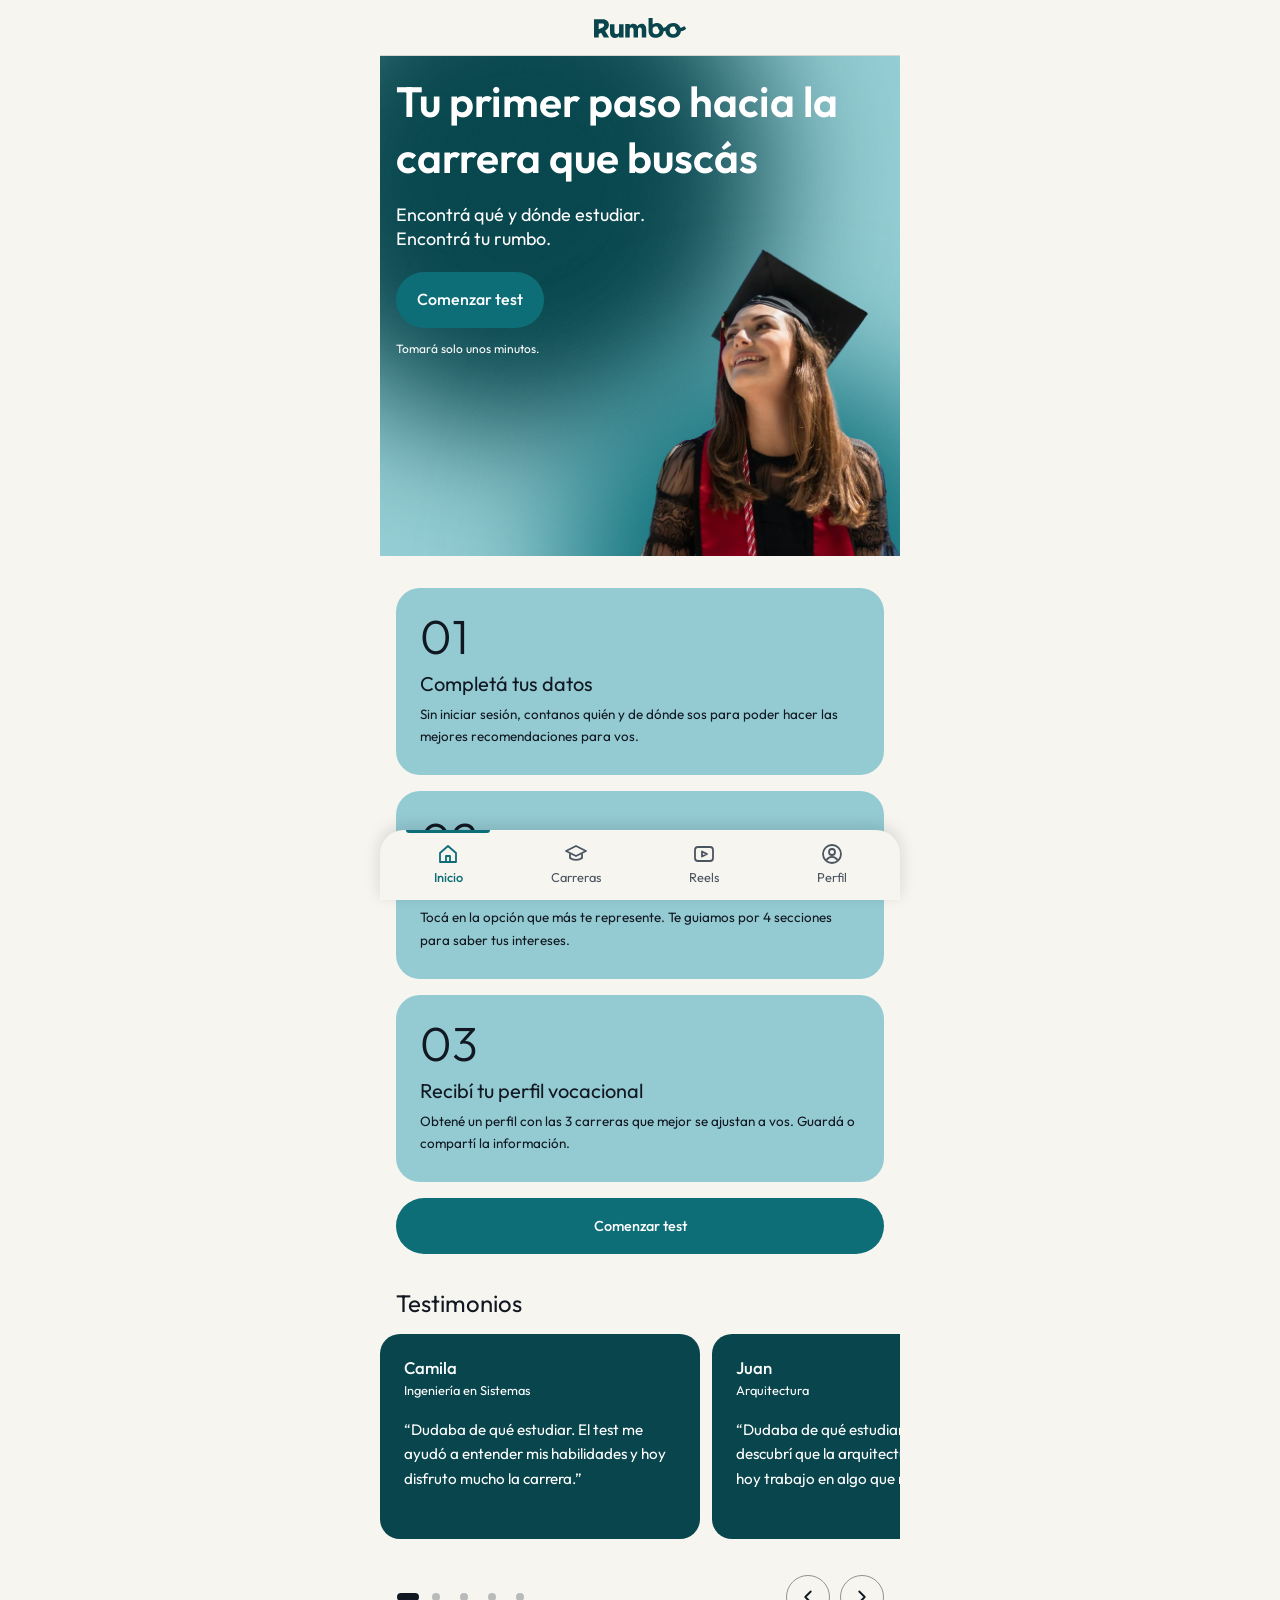
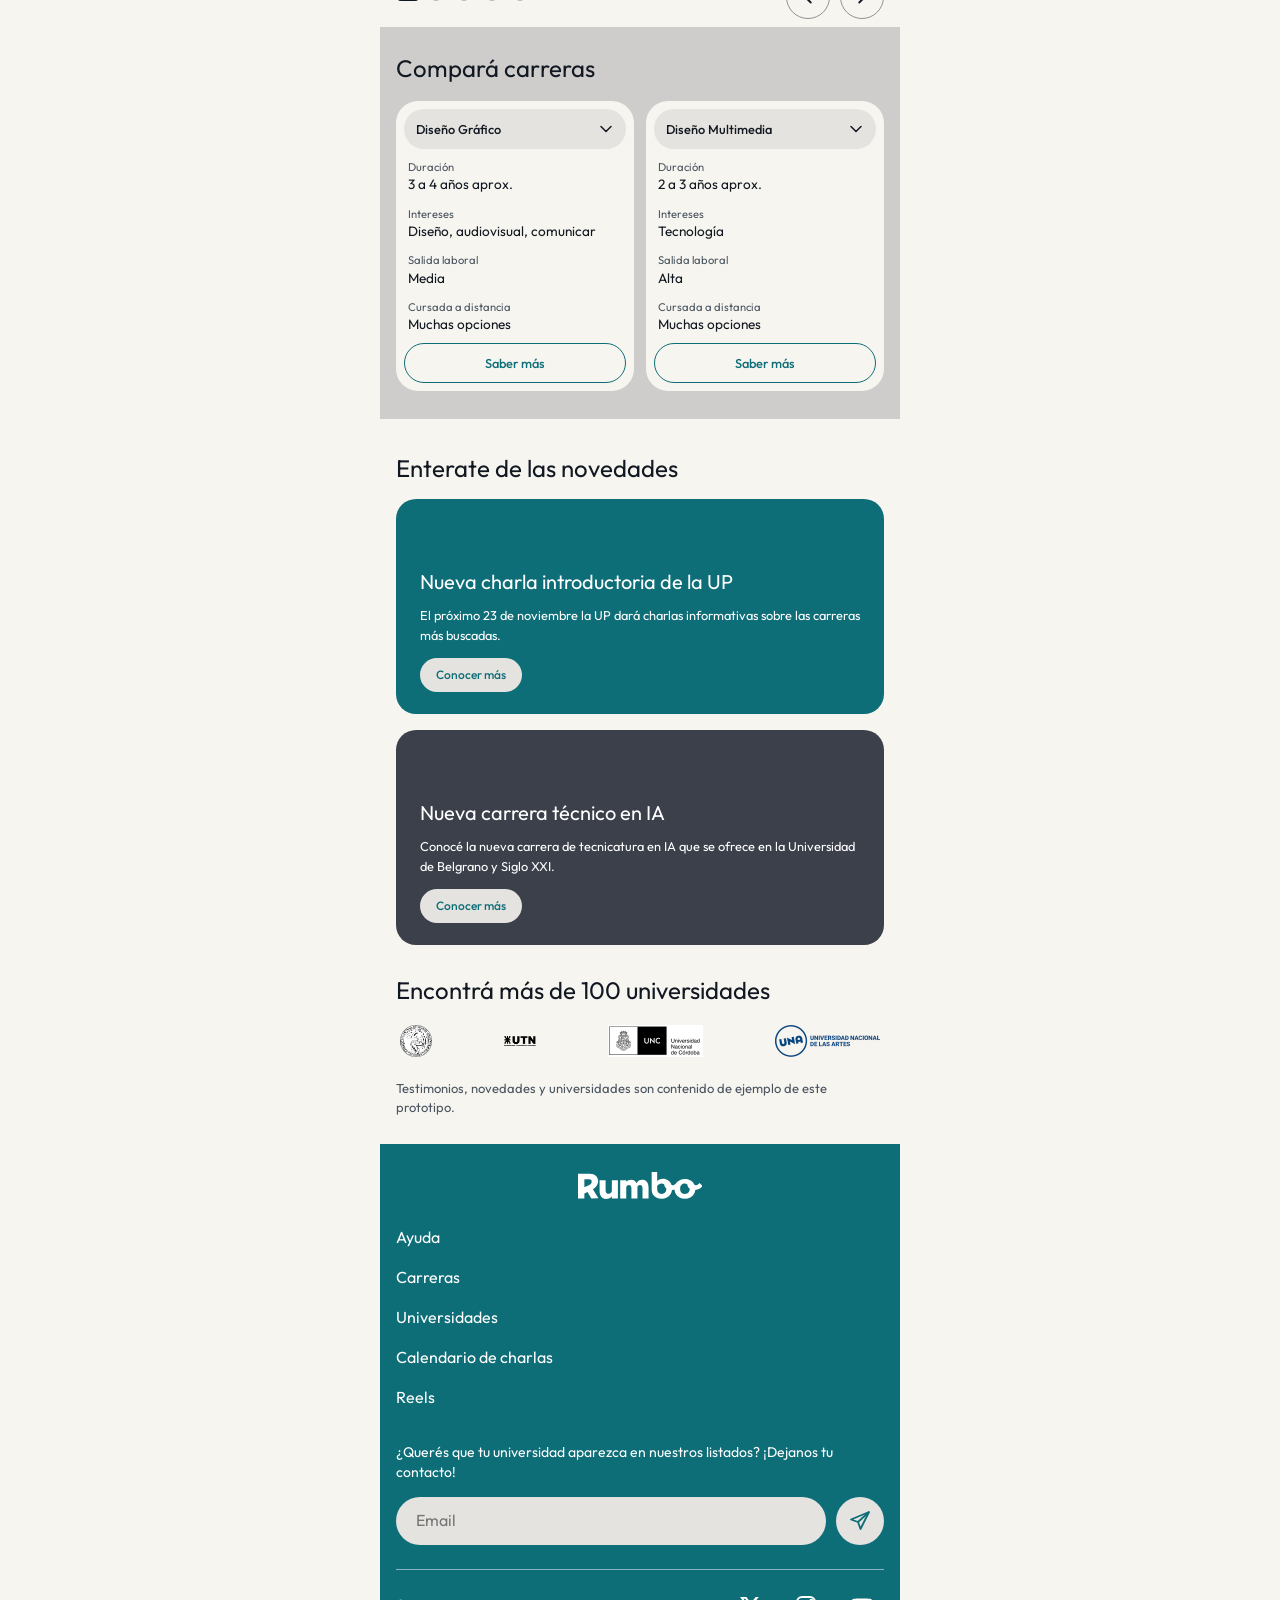
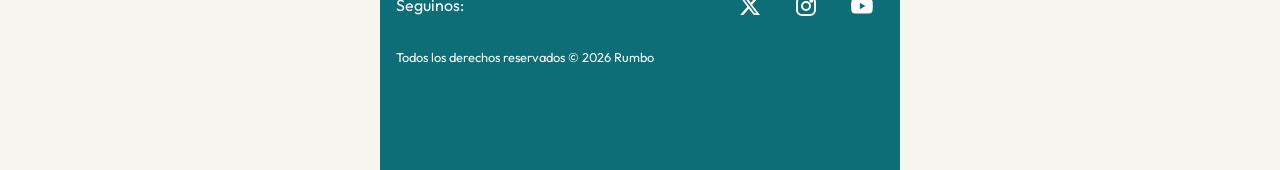
==== commit 0148bc41: "Add files via upload" ====
--- a/index.html
+++ b/index.html
@@ -1,80 +1,1077 @@
 <!doctype html>
-<html lang="es" data-bs-theme="light">
+<html lang="es">
 <head>
-  <meta charset="utf-8">
-  <meta name="viewport" content="width=device-width, initial-scale=1, viewport-fit=cover">
-  <title>Rumbo · Test vocacional</title>
-  <meta name="description" content="Rumbo: respondé 16 preguntas y descubrí qué carreras encajan con vos.">
-  <meta name="theme-color" content="#0E6E78">
-
-  <!-- Bootstrap 5 (CSS) -->
-  <link href="https://cdn.jsdelivr.net/npm/bootstrap@5.3.3/dist/css/bootstrap.min.css" rel="stylesheet">
-  <!-- Íconos de Bootstrap -->
-  <link href="https://cdn.jsdelivr.net/npm/bootstrap-icons@1.11.3/font/bootstrap-icons.min.css" rel="stylesheet">
-  <!-- Tipografía Outfit -->
-  <link rel="preconnect" href="https://fonts.googleapis.com">
-  <link rel="preconnect" href="https://fonts.gstatic.com" crossorigin>
-  <link href="https://fonts.googleapis.com/css2?family=Outfit:wght@300;400;500;600&display=swap" rel="stylesheet">
-  <!-- Estilos propios de Rumbo -->
-  <link href="css/estilos.css" rel="stylesheet">
+<meta charset="utf-8">
+<meta name="viewport" content="width=device-width, initial-scale=1, viewport-fit=cover">
+<title>Rumbo · Test vocacional</title>
+<meta name="description" content="Rumbo: respondé 16 preguntas y descubrí qué carreras encajan con vos. Test vocacional para estudiantes de secundaria.">
+<meta name="color-scheme" content="light">
+<meta name="theme-color" content="#0E6E78">
+<meta property="og:title" content="Rumbo · Test vocacional">
+<meta property="og:description" content="Encontrá qué y dónde estudiar. Respondé 16 preguntas y conocé tu perfil.">
+<meta property="og:type" content="website">
+<meta property="og:locale" content="es_AR">
+<link rel="preconnect" href="https://fonts.googleapis.com">
+<link rel="preconnect" href="https://fonts.gstatic.com" crossorigin>
+<link rel="stylesheet" href="https://fonts.googleapis.com/css2?family=Outfit:wght@300;400;500;600&display=swap">
+<style>
+:root {
+  --bg: #F7F5F0; --surface: #FFFFFF; --ink: #111821; --muted: #4A5560; --line: #DAD7D0;
+  --primary: #0E6E78; --on-primary: #FFFFFF; --primary-deep: #07434A;
+  --card: #94CBD3; --on-card: #111821; --soft: #E5E3DF; --softline: #C8DAD8; --blue: #B7D7E5;
+  --dark: #3B404A; --on-dark: #FFFFFF; --artbg: #EAF2F0; color-scheme: light;
+  --f: 'Outfit', system-ui, -apple-system, 'Segoe UI', sans-serif;
+}
+* { box-sizing: border-box; }
+html.big { font-size: 20px; }
+body { background: var(--bg); color: var(--ink); font-family: var(--f); font-size: 1rem; line-height: 1.45; margin: 0; }
+button, input, select { font: inherit; color: inherit; }
+h1, h2, h3, p { margin: 0; }
+h1, h2, h3 { font-weight: 500; line-height: 1.15; text-wrap: balance; }
+:focus-visible { outline: 3px solid var(--primary); outline-offset: 2px; }
+.shell { max-width: 520px; margin: 0 auto; min-height: 100vh; position: relative; background: var(--bg); }
+.hdr { position: sticky; top: 0; z-index: 10; display: grid; grid-template-columns: 56px 1fr 56px; align-items: center; background: var(--bg); border-bottom: 1px solid var(--line); height: 56px; padding-left: max(8px, env(safe-area-inset-left, 0px)); padding-right: max(8px, env(safe-area-inset-right, 0px)); }
+.logo { justify-self: center; background: none; border: 0; cursor: pointer; font-family: var(--f); font-weight: 600; font-size: 1.6rem; letter-spacing: -.02em; color: var(--ink); padding: 4px 8px; }
+.logo svg { vertical-align: -3px; margin-left: -2px; }
+.icobtn { justify-self: center; width: 40px; height: 40px; border-radius: 50%; border: 1px solid var(--line); background: transparent; color: var(--muted); cursor: pointer; font-size: .9rem; }
+.icobtn[aria-pressed="true"] { background: var(--primary); color: var(--on-primary); border-color: var(--primary); }
+main { padding-bottom: 24px; outline: none; }
+main.hasnav { padding-bottom: 96px; }
+.pad { padding-left: max(16px, env(safe-area-inset-left, 0px)); padding-right: max(16px, env(safe-area-inset-right, 0px)); }
+.stack { display: flex; flex-direction: column; gap: 16px; min-width: 0; }
+.row { display: flex; flex-wrap: wrap; gap: 8px; align-items: center; }
+.muted { color: var(--muted); }
+.tiny { font-size: .8125rem; }
+
+.btn { display: inline-flex; align-items: center; justify-content: center; gap: 8px; min-height: 48px; padding: 10px 24px; border-radius: 999px; border: 1.5px solid transparent; cursor: pointer; font-weight: 500; font-size: 1rem; text-align: center; }
+.btn-primary { background: var(--primary); color: var(--on-primary); }
+.btn-outline { background: transparent; color: var(--primary); border-color: var(--primary); }
+.btn-white { background: #fff; color: var(--primary-deep); }
+.btn.wide { width: 100%; }
+.btn[disabled] { opacity: .45; cursor: not-allowed; }
+.link { background: none; border: 0; color: var(--primary); text-decoration: underline; cursor: pointer; padding: 8px 0; min-height: 44px; }
+
+/* inicio */
+.hero { position: relative; overflow: hidden; background: linear-gradient(155deg, #05363C 0%, #0A545C 45%, #0E6E78 100%); color: #fff; padding: 36px max(20px, env(safe-area-inset-left, 0px)) 28px; display: grid; gap: 20px; }
+.hero h1 { font-size: 2.35rem; font-weight: 600; max-width: 11em; }
+.hero p { font-size: 1.1rem; max-width: 20em; }
+.hero .tiny { opacity: .9; }
+.hero-art { width: 100%; max-width: 360px; justify-self: end; margin-top: -4px; }
+.step { background: var(--card); color: var(--on-card); border-radius: 22px; padding: 22px; display: grid; gap: 10px; }
+.step .num { font-size: 2.6rem; font-weight: 400; line-height: 1; }
+.step h3 { font-size: 1.35rem; font-weight: 400; }
+.step p { font-size: .98rem; }
+h2.sec { font-size: 1.6rem; font-weight: 400; }
+.cmp { display: grid; grid-template-columns: repeat(2, minmax(0, 1fr)); gap: 12px; }
+.cmpcard { background: var(--surface); border-radius: 18px; padding: 14px; display: flex; flex-direction: column; gap: 10px; min-width: 0; border: 1px solid var(--line); }
+.cmpcard select { width: 100%; background: var(--soft); border: 0; border-radius: 12px; padding: 10px; min-height: 44px; font-weight: 500; }
+.cmpcard dl { margin: 0; display: grid; gap: 8px; }
+.cmpcard dt { font-size: .75rem; color: var(--muted); }
+.cmpcard dd { margin: 0; font-size: .92rem; }
+.foot { background: var(--primary); color: #fff; padding: 28px max(20px, env(safe-area-inset-left, 0px)) 120px; display: grid; gap: 14px; margin-top: 8px; }
+.foot .logo { color: #fff; justify-self: start; padding-left: 0; }
+.foot a, .foot button.fl { color: #fff; background: none; border: 0; text-align: left; padding: 6px 0; cursor: pointer; font-size: 1rem; }
+.foot small { opacity: .85; }
+
+.bnav { position: fixed; left: 50%; transform: translateX(-50%); bottom: 0; width: 100%; max-width: 520px; background: var(--surface); border-top: 1px solid var(--line); display: grid; grid-template-columns: repeat(5, 1fr); padding: 6px 4px calc(6px + env(safe-area-inset-bottom, 0px)); z-index: 12; }
+.bnav button { background: none; border: 0; cursor: pointer; display: flex; flex-direction: column; align-items: center; gap: 2px; font-size: .75rem; color: var(--muted); padding: 6px 0; min-height: 52px; }
+.bnav button[aria-current="page"] { color: var(--primary); font-weight: 600; }
+.bnav svg { width: 24px; height: 24px; }
+.bnav .fab { position: relative; }
+.bnav .fab span.c { position: absolute; top: -26px; width: 54px; height: 54px; border-radius: 50%; background: var(--primary); color: var(--on-primary); display: grid; place-items: center; box-shadow: 0 4px 10px rgba(0,0,0,.2); }
+.bnav .fab em { font-style: normal; margin-top: 26px; }
+
+/* formularios */
+.qhead { display: flex; justify-content: space-between; align-items: center; padding: 14px 0 10px; }
+.qhead button { background: none; border: 0; cursor: pointer; display: inline-flex; align-items: center; gap: 10px; font-size: .95rem; min-height: 44px; padding: 0; }
+.qhead span { font-size: .85rem; color: var(--muted); }
+.bar4 { display: grid; grid-template-columns: repeat(4, 1fr); gap: 4px; }
+.bar4 i { height: 6px; border-radius: 99px; background: var(--softline); position: relative; overflow: hidden; display: block; }
+.bar4 i b { position: absolute; inset: 0 auto 0 0; background: var(--primary); display: block; }
+.ftitle { font-size: 1.9rem; font-weight: 400; padding-top: 6px; }
+label.l { font-size: .92rem; font-weight: 500; }
+.inp { width: 100%; background: var(--soft); border: 1.5px solid transparent; border-radius: 16px; padding: 14px 16px; min-height: 52px; color: var(--ink); }
+.inp:focus { border-color: var(--primary); outline: none; }
+.seg { display: grid; grid-template-columns: repeat(3, 1fr); background: var(--soft); border-radius: 16px; overflow: hidden; }
+.seg button { background: transparent; border: 0; min-height: 52px; cursor: pointer; color: var(--muted); }
+.seg button + button { border-left: 1px solid var(--line); }
+.seg button[aria-pressed="true"] { background: var(--primary); color: var(--on-primary); font-weight: 500; }
+.sugg { background: var(--surface); border: 1.5px solid var(--muted); border-radius: 16px; overflow: hidden; }
+.sugg button { display: block; width: 100%; text-align: left; background: none; border: 0; padding: 14px 16px; cursor: pointer; min-height: 48px; }
+.sugg button:hover { background: var(--soft); }
+.chip { display: inline-flex; align-items: center; gap: 8px; background: var(--card); color: var(--on-card); border-radius: 99px; padding: 6px 12px; font-size: .85rem; border: 0; }
+.chip button { background: none; border: 0; cursor: pointer; font-size: 1rem; line-height: 1; padding: 4px; min-width: 24px; min-height: 24px; }
+
+.qcat { font-size: .82rem; color: var(--muted); padding-top: 18px; }
+.qtitle { font-size: 2rem; font-weight: 400; padding: 4px 0 14px; }
+.opts { display: grid; gap: 10px; }
+.pill { display: flex; align-items: center; gap: 12px; width: 100%; text-align: left; min-height: 56px; padding: 12px 20px; border-radius: 18px; border: 1.5px solid var(--softline); background: var(--surface); cursor: pointer; font-size: 1.02rem; }
+.pill:hover { border-color: var(--primary); }
+.pill[aria-pressed="true"] { background: var(--primary); color: var(--on-primary); border-color: var(--primary); }
+.pill.art { }
+.prow { display: flex; align-items: center; gap: 14px; width: 100%; text-align: left; padding: 8px 16px 8px 8px; border-radius: 20px; border: 1.5px solid var(--softline); background: var(--surface); cursor: pointer; min-height: 84px; font-size: 1.02rem; }
+.prow:hover { border-color: var(--primary); }
+.prow[aria-pressed="true"] { background: var(--primary); color: var(--on-primary); border-color: var(--primary); }
+.prow .art { flex: none; width: 112px; }
+.grid2 { display: grid; grid-template-columns: repeat(2, minmax(0, 1fr)); gap: 10px; }
+.imgcard { display: flex; flex-direction: column; gap: 8px; padding: 8px; border-radius: 20px; border: 1.5px solid var(--softline); background: var(--surface); cursor: pointer; text-align: left; min-width: 0; font-size: .98rem; }
+.imgcard:hover { border-color: var(--primary); }
+.imgcard[aria-pressed="true"] { background: var(--primary); color: var(--on-primary); border-color: var(--primary); }
+.imgcard span.t { padding: 0 6px 6px; }
+.art { aspect-ratio: 4 / 3; border-radius: 14px; overflow: hidden; background: var(--artbg); min-width: 0; max-width: 100%; }
+.art svg { display: block; width: 100%; height: 100%; }
+.art svg rect, .art svg circle, .art svg ellipse, .art svg path:not([fill="none"]) { stroke: #111821; stroke-width: 1.3; stroke-linejoin: round; }
+.hint { font-size: .9rem; color: var(--muted); margin-top: -6px; padding-bottom: 6px; }
+
+/* análisis */
+.analyze { min-height: 70vh; display: grid; place-content: center; gap: 16px; text-align: center; padding: 0 32px; }
+.pbar { height: 8px; border-radius: 99px; background: var(--softline); overflow: hidden; width: min(320px, 70vw); margin: 0 auto; }
+.pbar > div { height: 100%; width: 0; background: var(--primary); transition: width 1.7s ease-out; }
+
+/* resultado */
+.pcard { background: var(--card); color: var(--on-card); border-radius: 22px; padding: 18px; display: grid; gap: 14px; }
+.ptag { display: flex; align-items: center; gap: 10px; background: color-mix(in srgb, var(--surface) 55%, transparent); border-radius: 12px; padding: 14px; font-weight: 500; }
+.ptag svg { flex: none; }
+.pcard p { font-size: .92rem; line-height: 1.5; }
+.ccard { background: var(--surface); border: 1px solid var(--line); border-radius: 22px; padding: 18px; display: grid; gap: 12px; }
+.ccard .ctop { display: flex; justify-content: space-between; gap: 12px; align-items: baseline; }
+.ccard h3 { font-size: 1.25rem; font-weight: 500; }
+.pct { font-size: 1.15rem; font-weight: 500; color: var(--primary); white-space: nowrap; }
+.ccard ul { margin: 0; padding: 0; list-style: none; display: grid; gap: 8px; font-size: .9rem; }
+.ccard li { display: flex; gap: 10px; align-items: flex-start; }
+.ccard li svg { flex: none; margin-top: 2px; color: var(--primary); }
+.tags { display: flex; flex-wrap: wrap; gap: 6px; }
+.tag { border: 1.5px solid var(--softline); border-radius: 99px; padding: 3px 11px; font-size: .82rem; background: var(--surface); }
+.tag.p { border-color: var(--primary); color: var(--primary); font-weight: 500; }
+.note { background: var(--card); color: var(--on-card); border-radius: 16px; padding: 14px 16px; display: grid; gap: 10px; }
+details { border: 1px solid var(--line); border-radius: 16px; padding: 12px 16px; background: var(--surface); }
+summary { cursor: pointer; font-weight: 500; min-height: 32px; display: flex; align-items: center; }
+details ul { margin: 8px 0 0; padding-left: 1.1rem; display: grid; gap: 4px; font-size: .92rem; }
+.sect h3 { font-size: 1.15rem; font-weight: 500; padding-bottom: 6px; }
+.sect ul { margin: 0; padding-left: 1.1rem; display: grid; gap: 4px; font-size: .95rem; }
+.dur { display: grid; grid-template-columns: repeat(2, 1fr); text-align: center; gap: 8px; }
+.dur b { display: block; font-size: 1.5rem; font-weight: 400; }
+
+/* diálogo */
+.dback { position: fixed; inset: 0; background: rgba(10, 18, 20, .55); display: grid; place-items: center; padding: 16px; z-index: 40; animation: fade .18s; }
+.dlg { width: 100%; max-width: 420px; background: var(--surface); color: var(--ink); border-radius: 20px; padding: 22px; display: grid; gap: 14px; position: relative; max-height: 88vh; overflow: auto; }
+.dlg h2 { font-size: 1.35rem; font-weight: 500; padding-right: 32px; }
+.dlg .x { position: absolute; top: 12px; right: 12px; width: 40px; height: 40px; border: 0; background: none; cursor: pointer; font-size: 1.6rem; color: var(--ink); }
+.dlg .btns { display: grid; grid-template-columns: 1fr 1fr; gap: 10px; }
+.dlg ul { margin: 0; padding-left: 1.1rem; display: grid; gap: 4px; }
+@keyframes fade { from { opacity: 0; } }
+.toast { position: fixed; left: 50%; bottom: calc(96px + env(safe-area-inset-bottom, 0px)); transform: translateX(-50%); background: var(--ink); color: var(--bg); padding: 10px 18px; border-radius: 99px; font-size: .9rem; z-index: 50; max-width: 90vw; }
+.listq { display: grid; gap: 10px; }
+.qrow { border: 1px solid var(--line); border-radius: 14px; background: var(--surface); padding: 12px 14px; display: grid; gap: 6px; min-width: 0; }
+.qrow ul { margin: 0; padding-left: 1.1rem; }
+.imgtag { display: inline-block; border: 1.5px dashed var(--muted); border-radius: 8px; padding: 1px 8px; font-size: .78rem; color: var(--muted); }
+.search { position: relative; }
+.fchips { display: flex; gap: 8px; overflow-x: auto; padding-bottom: 4px; }
+.fchips button { flex: none; border: 1.5px solid var(--softline); background: var(--surface); border-radius: 99px; padding: 6px 14px; cursor: pointer; min-height: 40px; }
+.fchips button[aria-pressed="true"] { background: var(--primary); color: var(--on-primary); border-color: var(--primary); }
+.lcard { background: var(--surface); border: 1px solid var(--line); border-radius: 18px; padding: 14px 16px; display: grid; gap: 8px; text-align: left; cursor: pointer; width: 100%; }
+.lcard:hover { border-color: var(--primary); }
+@media (prefers-reduced-motion: reduce) { .pbar > div { transition: none; } .dback { animation: none; } }
+.bnav[hidden], .toast[hidden] { display: none; }
+main.hasnav { padding-bottom: 0; }
+
+html, body { overflow-x: hidden; max-width: 100%; }
+.hero { padding-bottom: 0; min-height: 520px; background: radial-gradient(120% 70% at 78% 78%, rgba(88,170,180,.55) 0%, rgba(14,110,120,0) 60%), linear-gradient(165deg, #04343A 0%, #09505A 55%, #0E6E78 100%); display: block; }
+.hero .copy { position: relative; z-index: 2; display: grid; gap: 16px; max-width: 78%; padding-bottom: 8px; }
+.hero h1 { font-size: 2.3rem; }
+.hero .photo { position: absolute; right: 0; bottom: 0; height: 66%; width: auto; max-width: 62%; object-fit: contain; object-position: bottom right; z-index: 1; pointer-events: none; }
+.foot { padding: 32px max(20px, env(safe-area-inset-left, 0px)) calc(110px + env(safe-area-inset-bottom, 0px)); gap: 6px; background: #0E6E78; }
+.foot .flogo { justify-self: center; font-family: var(--f); font-weight: 600; font-size: 2rem; color: #111821; letter-spacing: -.02em; display: inline-flex; align-items: center; gap: 2px; padding: 4px 0 18px; }
+.foot .fl { font-size: 1.1rem; padding: 12px 0; min-height: 48px; font-weight: 400; }
+.foot .ask { font-size: 1.05rem; padding-top: 22px; }
+.foot form { display: grid; grid-template-columns: minmax(0, 1fr) 48px; gap: 10px; align-items: center; padding: 6px 0 10px; }
+.foot form input { background: #E5E3DF; color: #111821; border: 0; border-radius: 99px; padding: 0 20px; min-height: 48px; min-width: 0; width: 100%; }
+.foot form button { width: 48px; height: 48px; border-radius: 50%; border: 0; background: #E5E3DF; color: #0E6E78; display: grid; place-items: center; cursor: pointer; padding: 0; }
+.foot hr { border: 0; border-top: 1px solid rgba(255,255,255,.55); margin: 10px 0; width: 100%; }
+.foot .social { display: flex; justify-content: space-between; align-items: center; padding: 6px 0; }
+.foot .social .icons { display: flex; gap: 12px; }
+.foot .social button { background: none; border: 0; color: #fff; cursor: pointer; width: 44px; height: 44px; display: grid; place-items: center; padding: 0; }
+.foot small { font-size: 1rem; opacity: 1; padding-top: 6px; }
+
+.logo { display: inline-flex; align-items: center; justify-content: center; line-height: 0; }
+.logo img, .flogo img { display: block; height: 28px; width: auto; }
+.foot { padding: 24px max(20px, env(safe-area-inset-left, 0px)) calc(24px + 76px + env(safe-area-inset-bottom, 0px)); gap: 0; }
+.foot .flogo { padding: 4px 0 14px; }
+.foot .flogo img { height: 30px; }
+.foot .fl { font-size: 1.05rem; padding: 8px 0; min-height: 40px; display: block; width: 100%; }
+.foot .ask { font-size: 1rem; padding-top: 16px; line-height: 1.35; }
+.foot form { padding: 10px 0 12px; }
+.foot hr { margin: 8px 0; }
+.foot .social { padding: 2px 0; }
+.foot small { font-size: .95rem; padding-top: 6px; }
+
+/* ================= v4: ajustes al diseño de Figma (Frame 744) ================= */
+:root { --teal-deep: #08454C; --band: #CECDCB; }
+.hdr { display: flex; justify-content: center; align-items: center; grid-template-columns: none; }
+.logo { padding: 0 8px; color: var(--teal-deep); height: 44px; }
+.logo svg { display: block; height: 20px; width: auto; margin: 0; vertical-align: baseline; }
+
+/* navegación de abajo: 4 pestañas, esquinas redondeadas y barra en la activa */
+.bnav { grid-template-columns: repeat(4, 1fr); background: var(--bg); border: 0; border-radius: 24px 24px 0 0; box-shadow: 0 -4px 16px rgba(17, 24, 33, .14); padding: 0 4px calc(6px + env(safe-area-inset-bottom, 0px)); }
+.bnav button { position: relative; min-height: 64px; padding-top: 12px; font-size: .8rem; font-weight: 400; color: var(--muted); }
+.bnav button[aria-current="page"] { color: var(--primary); font-weight: 500; }
+.bnav button[aria-current="page"]::before { content: ''; position: absolute; top: 0; left: 50%; transform: translateX(-50%); width: 84px; max-width: 80%; height: 3px; border-radius: 0 0 3px 3px; background: var(--primary); }
+
+/* inicio */
+.hero { position: relative; overflow: hidden; isolation: isolate; min-height: 500px; padding: 18px max(16px, env(safe-area-inset-left, 0px)) 0; background: #93CDD3; display: block; }
+.hero .bg { position: absolute; border-radius: 50%; filter: blur(65px); z-index: 0; pointer-events: none; }
+.hero .bg.a { width: 506px; height: 509px; left: -113px; top: -132px; background: #08454C; }
+.hero .bg.b { width: 419px; height: 422px; right: -83px; top: 306px; background: #0E6E78; }
+.hero .grain { position: absolute; inset: 0; z-index: 0; opacity: .16; mix-blend-mode: soft-light; pointer-events: none; background-image: url("data:image/svg+xml,%3Csvg xmlns='http://www.w3.org/2000/svg' width='160' height='160'%3E%3Cfilter id='n'%3E%3CfeTurbulence type='fractalNoise' baseFrequency='1.6' numOctaves='3' stitchTiles='stitch'/%3E%3CfeColorMatrix type='saturate' values='0'/%3E%3C/filter%3E%3Crect width='160' height='160' filter='url(%23n)'/%3E%3C/svg%3E"); }
+.hero .copy { position: relative; z-index: 2; display: grid; gap: 0; max-width: 100%; padding-bottom: 0; }
+.hero h1 { font-size: 2.65rem; font-weight: 600; line-height: 1.31; max-width: none; text-wrap: initial; color: #fff; }
+.hero p { font-size: 1.125rem; font-weight: 400; line-height: 1.35; max-width: none; padding-top: 18px; }
+.hero .stack { padding-top: 20px; }
+.hero .tiny { font-size: .75rem; opacity: 1; }
+.hero .photo { position: absolute; z-index: 1; width: 423px; height: 637px; max-width: none; right: -24px; left: auto; top: 58px; bottom: auto; transform: scaleX(-1); object-fit: fill; pointer-events: none; }
+.btn-hero { background: #0E6E78; color: #fff; min-height: 56px; padding: 10px 20px; font-size: 1rem; font-weight: 500; }
+.hero .stack { gap: 12px; }
+h2.sec { font-weight: 400; font-size: 1.5rem; line-height: 1.25; text-wrap: initial; }
+.step { border-radius: 24px; padding: 24px 24px 28px; gap: 8px; }
+.step .num { font-size: 3rem; font-weight: 300; margin-bottom: 4px; }
+.step h3 { font-weight: 400; font-size: 1.25rem; }
+.step p { font-size: .84rem; line-height: 1.65; }
+.carr { display: flex; gap: 12px; overflow-x: auto; scroll-snap-type: x mandatory; padding: 16px max(16px, env(safe-area-inset-left, 0px)) 22px; scrollbar-width: none; -webkit-overflow-scrolling: touch; overscroll-behavior-x: contain; }
+.carr::-webkit-scrollbar { display: none; }
+.tcard { flex: 0 0 80%; max-width: 320px; scroll-snap-align: start; background: var(--teal-deep); color: #fff; border-radius: 20px; padding: 24px; display: grid; gap: 4px; align-content: start; }
+.tcard h3 { font-size: 1.05rem; font-weight: 500; }
+.tcard .tsub { font-size: .8rem; margin-bottom: 14px; }
+.tcard .tq { font-size: .95rem; line-height: 1.6; }
+.cmpband { background: var(--band); padding: 26px 0 28px; margin-top: 8px; }
+.cmpband .stack { gap: 18px; }
+.cmpcard { background: var(--bg); border: 0; border-radius: 22px; padding: 8px; gap: 10px; }
+.cmpcard select { appearance: none; -webkit-appearance: none; background-color: var(--soft); background-image: url("data:image/svg+xml,%3Csvg xmlns='http://www.w3.org/2000/svg' width='20' height='20' viewBox='0 0 24 24' fill='none' stroke='%23111821' stroke-width='1.8' stroke-linecap='round' stroke-linejoin='round'%3E%3Cpath d='M6 9l6 6 6-6'/%3E%3C/svg%3E"); background-repeat: no-repeat; background-position: right 10px center; border-radius: 99px; min-height: 40px; padding: 0 34px 0 12px; font-weight: 500; font-size: .8rem; width: 100%; }
+.cmpcard dl { gap: 12px; padding: 0 4px; }
+.cmpcard dt { font-size: .7rem; color: var(--muted); }
+.cmpcard dd { font-size: .85rem; line-height: 1.35; }
+.cmpcard .btn { min-height: 40px; padding: 6px 10px; margin-top: auto; font-weight: 500; font-size: .8rem; }
+.ncard { border-radius: 20px; padding: 70px 24px 22px; display: grid; gap: 12px; color: #fff; }
+.ncard.teal { background: #0E6E78; }
+.ncard.dark { background: var(--dark); }
+.ncard h3 { font-size: 1.25rem; font-weight: 400; line-height: 1.25; text-wrap: initial; }
+.ncard p { font-size: .8rem; line-height: 1.55; }
+.btn-soft { justify-self: start; background: #E5E3DF; color: var(--primary); border: 0; border-radius: 99px; min-height: 34px; padding: 0 16px; font-weight: 500; font-size: .75rem; cursor: pointer; }
+.unis { display: flex; align-items: center; justify-content: space-between; flex-wrap: wrap; gap: 10px 12px; padding: 4px 4px 0; }
+.unis img { display: block; height: 32px; width: auto; max-width: 100%; }
+.unis .u-utn { height: auto; width: 32px; }
+.foot { padding: 28px max(16px, env(safe-area-inset-left, 0px)) calc(28px + 76px + env(safe-area-inset-bottom, 0px)); margin-top: 28px; gap: 0; }
+.foot .flogo { justify-self: center; color: #fff; padding: 0 0 18px; display: block; }
+.foot .flogo svg { height: 27px; width: auto; display: block; }
+.foot .fl { font-size: .875rem; padding: 0; min-height: 40px; display: flex; align-items: center; }
+.foot .ask { padding-top: 26px; font-size: .875rem; line-height: 1.4; }
+.foot form { padding: 14px 0 18px; }
+.foot form button { background: #E5E3DF; }
+.foot hr { margin: 6px 0 14px; border-top-color: rgba(255, 255, 255, .5); }
+.foot .social { padding: 0 0 6px; }
+.foot small { font-size: .8rem; padding-top: 14px; }
+
+/* preguntas y datos */
+.qhead span { font-size: .8rem; color: var(--ink); }
+.qhead button { font-size: 1rem; gap: 14px; }
+.ftitle, .qtitle { font-weight: 400; font-size: 2rem; line-height: 1.25; text-wrap: initial; }
+.qcat { font-size: .75rem; color: var(--ink); padding-top: 14px; }
+.qtitle { padding: 22px 0 14px; }
+.inp { background: var(--soft); border: 0; border-radius: 99px; padding: 0 20px; min-height: 48px; }
+.inp::placeholder { color: var(--muted); }
+select.inp { appearance: none; -webkit-appearance: none; background-image: url("data:image/svg+xml,%3Csvg xmlns='http://www.w3.org/2000/svg' width='24' height='24' viewBox='0 0 24 24' fill='none' stroke='%23111821' stroke-width='1.8' stroke-linecap='round' stroke-linejoin='round'%3E%3Cpath d='M6 9l6 6 6-6'/%3E%3C/svg%3E"); background-repeat: no-repeat; background-position: right 14px center; padding-right: 44px; }
+.search { position: relative; }
+.search .inp { padding-right: 48px; }
+.search .sico { position: absolute; right: 14px; top: 12px; color: var(--muted); pointer-events: none; }
+label.l { font-size: .875rem; font-weight: 500; }
+.seg { background: transparent; border: 1.5px solid var(--primary); border-radius: 99px; }
+.seg button { color: var(--primary); font-weight: 500; font-size: .85rem; min-height: 45px; }
+.seg button + button { border-left: 1px solid var(--primary); }
+.seg button[aria-pressed="true"] { background: var(--primary); color: #fff; }
+.chip { background: var(--card); border-radius: 99px; padding: 5px 14px; font-weight: 500; font-size: .8rem; }
+.pill, .prow, .imgcard { border: 2px solid #A9ABAA; background: #FBFBFB; border-radius: 16px; }
+.pill:hover, .prow:hover, .imgcard:hover { border-color: var(--primary); }
+.pill { min-height: 56px; font-size: 1rem; }
+.prow { min-height: 84px; gap: 12px; padding: 7px 14px 7px 8px; font-size: .98rem; line-height: 1.4; }
+.prow .art { width: 118px; }
+.imgcard span.t { font-size: .9rem; line-height: 1.3; padding: 2px 4px 4px; }
+.hint { font-size: .8rem; color: var(--muted); margin-top: 2px; padding-bottom: 12px; }
+.bar4 { gap: 6px; } .bar4 i { height: 8px; }
+.pbar { background: #D9D9D9; height: 8px; width: min(305px, 76vw); }
+.analyze h1 { font-size: .95rem; font-weight: 500; }
+
+/* ventana cada 4 preguntas */
+.dlg { border-radius: 28px; padding: 24px; gap: 14px; max-width: 360px; }
+.dlg h2 { font-size: 1.25rem; font-weight: 400; padding-right: 0; }
+.dlg .x { top: 14px; right: 12px; font-size: 1.5rem; }
+.dlg .tag.p { border-radius: 99px; padding: 4px 14px; font-size: .75rem; font-weight: 500; border-width: 1px; }
+.dlg ul.bl { margin: 0; padding: 0; list-style: none; display: grid; gap: 4px; font-size: .88rem; }
+.dlg ul.bl li::before { content: '•'; margin-right: 6px; }
+.dlg .btns { grid-template-columns: auto auto; justify-content: start; gap: 10px; padding-top: 6px; }
+.dlg .btn { min-height: 48px; padding: 8px 24px; font-size: .95rem; }
+
+/* resultado */
+.pcard { border-radius: 16px; padding: 16px; gap: 12px; }
+.ptag { background: var(--softline); border-radius: 16px; padding: 12px 14px; font-weight: 500; font-size: .95rem; }
+.pcard p { font-size: .9rem; line-height: 1.7; }
+.ccard { background: transparent; border: 1px solid #909293; border-radius: 16px; padding: 18px; }
+.ccard h3 { font-weight: 400; font-size: 1.15rem; }
+.pct { font-size: 1.5rem; font-weight: 600; }
+.ccard ul { font-size: .82rem; }
+
+.btn { font-size: .9rem; }
+.btn-hero { font-size: 1rem; }
+.stack.pad > .btn.wide { min-height: 56px; }
+
+.imgcard .art { aspect-ratio: 6 / 5; }
+.grid2 { gap: 10px; }
+.imgcard { gap: 10px; padding: 8px 8px 12px; }
+.qhead { padding: 10px 0 10px; }
+
+.pcard p { font-size: .95rem; line-height: 1.5; }
+.btn.wide { min-height: 52px; }
+.ftitle.res { font-size: 1.5rem; font-weight: 400; }
+.sect h3 { font-weight: 500; }
+
+/* v5: Atrás con texto, navbar siempre visible, carrusel navegable */
+.qhead .backbtn, .backbtn { background: none; border: 0; cursor: pointer; display: inline-flex; align-items: center; gap: 8px; min-height: 44px; padding: 0 12px 0 0; font: inherit; font-size: 1rem; color: var(--ink); }
+.qhead .backbtn span { font-size: 1rem; color: var(--ink); }
+.backbtn:focus-visible { outline: 2px solid var(--ink); outline-offset: 2px; border-radius: 8px; }
+main.padnav { padding-bottom: calc(96px + env(safe-area-inset-bottom, 0px)); }
+.carctl { display: flex; align-items: center; justify-content: space-between; margin-top: 14px; }
+.carctl .dots { display: flex; gap: 4px; }
+.carctl .dots button { width: 24px; height: 24px; border: 0; background: none; padding: 0; cursor: pointer; display: grid; place-items: center; }
+.carctl .dots button::before { content: ""; width: 8px; height: 8px; border-radius: 50%; background: #B9BABB; transition: all .2s; }
+.carctl .dots button[aria-current="true"]::before { background: var(--ink); width: 22px; border-radius: 4px; }
+.carctl .arrows { display: flex; gap: 10px; }
+.carctl .arrows button { width: 44px; height: 44px; border-radius: 50%; border: 1.5px solid #909293; background: transparent; color: var(--ink); display: grid; place-items: center; cursor: pointer; }
+.carctl .arrows button:disabled { opacity: .35; cursor: default; }
+.carctl .arrows button:focus-visible, .carr:focus-visible { outline: 2px solid var(--ink); outline-offset: 2px; }
+.dlg-back, dialog { z-index: 40; }
+
+/* v5.1: Atrás con el estilo de botones de la app (píldora) */
+.qhead .backbtn, .backbtn { background: #E5E3DF; color: var(--primary); border: 0; border-radius: 999px; min-height: 44px; padding: 0 20px 0 14px; gap: 8px; font-weight: 500; font-size: .95rem; transition: background .15s; }
+.qhead .backbtn span, .backbtn span { color: var(--primary); font-size: .95rem; font-weight: 500; }
+.backbtn svg { width: 20px; height: 20px; }
+.backbtn:active { background: #D9D6D1; }
+.backbtn:focus-visible { outline: 2px solid var(--primary); outline-offset: 2px; }
+</style>
 </head>
 <body>
-
-  <!-- ENCABEZADO -->
-  <header class="rumbo-header sticky-top">
-    <div class="contenedor d-flex align-items-center justify-content-between">
-      <button class="btn btn-outline-secondary btn-sm rounded-circle btn-redondo" id="btn-letra" aria-pressed="false" aria-label="Letra grande" title="Letra grande">Aa</button>
-      <button class="btn p-0 border-0" id="btn-logo" aria-label="Rumbo, ir al inicio">
-        <img src="img/logo.png" alt="Rumbo" width="127" height="28">
-      </button>
-      <span class="btn-redondo" aria-hidden="true"></span>
-    </div>
+<div class="shell">
+  <header class="hdr">
+    <button class="logo" id="logo" aria-label="Rumbo, ir al inicio"><svg viewBox="150.376 18 92.2481 20" role="img" aria-label="Rumbo" fill="currentColor"><path d="M165.484 37.5273L160.221 37.5531L157.42 32.8157L155.089 33.9152V37.5531H150.376V19.2305H158.939C163.128 19.2305 165.302 21.8483 165.302 24.7539C165.302 26.953 164.045 29.3346 161.478 30.8271L165.484 37.5273ZM160.509 24.9902C160.509 24.0217 159.828 23.4204 158.571 23.4204H155.089V29.3112L158.283 27.7414C159.854 26.9296 160.509 26.3541 160.509 24.9925V24.9902Z"/><path d="M179.937 24.1504V37.5531H175.46V36.0091C174.571 37.3168 173.104 37.9976 171.375 37.9976C168.494 37.9976 166.374 36.0606 166.374 32.0297L166.348 24.1504H170.825V31.4284C170.825 33.1292 171.688 34.1258 173.076 34.1258C174.489 34.1001 175.458 33.1316 175.458 31.7185V24.1504H179.935H179.937Z"/><path d="M198.163 37.5533V30.2752C198.163 28.3382 197.482 27.5521 196.251 27.5521C195.256 27.5521 194.601 28.1814 194.393 29.2014V37.5509H189.942V30.2729C189.942 28.3358 189.104 27.5498 188.004 27.5498C186.904 27.5498 186.303 28.2306 186.118 29.3301V37.5486H181.641V24.0476H186.118V25.3039C186.956 24.2558 188.187 23.7061 189.68 23.7061C191.538 23.7061 192.979 24.5178 193.766 26.2444C194.526 24.5693 196.043 23.7061 197.929 23.7061C200.678 23.7061 202.642 25.6431 202.642 29.674V37.5533H198.165H198.163Z"/><path d="M225.473 28.4714C224.216 30.1207 222.096 31.1665 219.999 31.3513C219.529 35.4874 216.229 37.869 212.274 37.869C208.319 37.869 204.942 35.5927 204.942 30.984V18H209.028V24.623C210.259 23.5749 211.829 23.079 213.348 23.079C216.203 23.079 218.717 24.7797 219.66 27.7111C220.76 27.9731 222.199 27.3719 223.353 26.0618L225.473 28.4691V28.4714ZM215.836 30.4857V30.1722C214.998 29.4657 214.369 28.4457 214.16 27.0303C213.61 26.7168 212.981 26.5601 212.328 26.5601C210.992 26.5601 209.709 27.2151 209.028 28.4176V30.6681C209.028 32.8415 210.128 34.2545 212.328 34.2545C214.528 34.2545 215.836 32.893 215.836 30.4857Z"/><path d="M242.624 28.4708C241.393 30.0944 239.324 31.1144 237.281 31.325C236.888 35.1734 233.745 37.8684 229.582 37.8684C225.105 37.8684 221.806 34.7523 221.806 30.4874C221.806 26.2226 225.08 23.1064 229.582 23.1064C233.039 23.1064 235.734 24.9382 236.834 27.7128C237.909 27.9749 239.348 27.3736 240.501 26.0635L242.622 28.4708H242.624ZM233.118 30.4851V30.3026C232.201 29.5961 231.52 28.4966 231.286 27.004C230.815 26.742 230.237 26.6109 229.584 26.6109C227.41 26.6109 226.023 28.1035 226.023 30.5108C226.023 32.9181 227.41 34.3335 229.584 34.3335C231.759 34.3335 233.12 32.8409 233.12 30.4851H233.118Z"/></svg></button>
   </header>
-
-  <!-- AQUÍ SE DIBUJA CADA PANTALLA (la llena js/app.js) -->
-  <main id="app" class="contenedor px-0" tabindex="-1"></main>
-
-  <!-- MENÚ DE ABAJO -->
-  <nav class="navbar fixed-bottom rumbo-nav p-0" id="menu" aria-label="Navegación principal">
-    <div class="contenedor d-grid w-100" style="grid-template-columns: repeat(5, 1fr);">
-      <button class="btn btn-nav" data-pestana="inicio"><i class="bi bi-house" aria-hidden="true"></i><span>Inicio</span></button>
-      <button class="btn btn-nav" data-pestana="carreras"><i class="bi bi-mortarboard" aria-hidden="true"></i><span>Carreras</span></button>
-      <button class="btn btn-nav btn-nav-test" data-pestana="test" aria-label="Hacer el test"><b><i class="bi bi-plus-lg" aria-hidden="true"></i></b><span>Test</span></button>
-      <button class="btn btn-nav" data-pestana="reels"><i class="bi bi-play-btn" aria-hidden="true"></i><span>Reels</span></button>
-      <button class="btn btn-nav" data-pestana="perfil"><i class="bi bi-person-circle" aria-hidden="true"></i><span>Perfil</span></button>
-    </div>
+  <main id="app" tabindex="-1"></main>
+  <nav class="bnav" id="bnav" aria-label="Navegación principal">
+    <button data-tab="home"><svg viewBox="0 0 24 24" fill="none" stroke="currentColor" stroke-width="1.8" stroke-linejoin="round"><path d="M4 11l8-7 8 7v9H4z"/><path d="M10 20v-6h4v6"/></svg>Inicio</button>
+    <button data-tab="careers"><svg viewBox="0 0 24 24" fill="none" stroke="currentColor" stroke-width="1.8" stroke-linejoin="round"><path d="M2 9l10-5 10 5-10 5z"/><path d="M6 11.5V16c3 2.5 9 2.5 12 0v-4.5"/></svg>Carreras</button>
+    <button data-tab="reels"><svg viewBox="0 0 24 24" fill="none" stroke="currentColor" stroke-width="1.8" stroke-linejoin="round"><rect x="3" y="5" width="18" height="14" rx="3"/><path d="M10 9.5l5 2.5-5 2.5z"/></svg>Reels</button>
+    <button data-tab="profile"><svg viewBox="0 0 24 24" fill="none" stroke="currentColor" stroke-width="1.8"><circle cx="12" cy="12" r="9"/><circle cx="12" cy="10" r="3"/><path d="M6.5 18c1.5-2.5 3.2-3.2 5.5-3.2s4 .7 5.5 3.2"/></svg>Perfil</button>
   </nav>
-
-  <!-- VENTANA EMERGENTE (modal de Bootstrap): resultado estimado cada 4 preguntas -->
-  <div class="modal fade" id="modal-bloque" tabindex="-1" aria-labelledby="modal-titulo" aria-hidden="true">
-    <div class="modal-dialog modal-dialog-centered">
-      <div class="modal-content">
-        <div class="modal-header border-0 pb-0">
-          <p class="small text-secondary mb-0" id="modal-bloque-n"></p>
-          <button type="button" class="btn-close" data-bs-dismiss="modal" aria-label="Seguir respondiendo"></button>
-        </div>
-        <div class="modal-body" id="modal-cuerpo"></div>
-        <div class="modal-footer border-0 pt-0">
-          <button type="button" class="btn btn-outline-primary" id="modal-ver">Ver resultado</button>
-          <button type="button" class="btn btn-primary" id="modal-seguir">Seguir</button>
-        </div>
-      </div>
-    </div>
-  </div>
-
-  <!-- AVISO CHICO (toast de Bootstrap) -->
-  <div class="toast-container position-fixed top-0 start-50 translate-middle-x p-3" style="z-index: 2000">
-    <div id="aviso" class="toast text-bg-dark border-0" role="status" aria-live="polite" aria-atomic="true">
-      <div class="toast-body" id="aviso-texto"></div>
-    </div>
-  </div>
-
-  <!-- Bootstrap 5 (JavaScript) -->
-  <script src="https://cdn.jsdelivr.net/npm/bootstrap@5.3.3/dist/js/bootstrap.bundle.min.js"></script>
-  <!-- Código de Rumbo (el orden importa) -->
-  <script src="js/datos.js"></script>
-  <script src="js/ilustraciones.js"></script>
-  <script src="js/puntaje.js"></script>
-  <script src="js/app.js"></script>
+</div>
+<script>
+(function () {
+'use strict';
+/* ───────────── datos ───────────── */
+const INT = {
+  tec: { s: 'Tecnología', r: 'la tecnología' },
+  dis: { s: 'Diseño y audiovisual', r: 'el diseño y lo audiovisual' },
+  man: { s: 'Construir y crear', r: 'construir y crear con las manos' },
+  sal: { s: 'Salud y bienestar', r: 'la salud y el bienestar' },
+  neg: { s: 'Negocios', r: 'los negocios y el emprendimiento' },
+  cie: { s: 'Ciencia y naturaleza', r: 'la ciencia y la naturaleza' },
+  ens: { s: 'Enseñar y ayudar', r: 'enseñar y ayudar a otras personas' },
+  ley: { s: 'Leyes y justicia', r: 'las leyes y la justicia' },
+  com: { s: 'Comunicación', r: 'comunicar' },
+  dep: { s: 'Deporte', r: 'el deporte y el movimiento' },
+  ani: { s: 'Animales', r: 'cuidar animales' },
+  gas: { s: 'Gastronomía y turismo', r: 'la gastronomía y el turismo' }
+};
+const SK = {
+  num: { s: 'Números y lógica', r: 'razonar con números y lógica' },
+  art: { s: 'Dibujo y creatividad', r: 'dibujar y crear' },
+  exp: { s: 'Expresión y comunicación', r: 'expresarte y comunicar ideas' },
+  org: { s: 'Organización', r: 'organizar proyectos y grupos' },
+  esc: { s: 'Escuchar y ayudar', r: 'escuchar y ayudar a otras personas' },
+  det: { s: 'Ser detallista', r: 'ser detallista y analizar datos' }
+};
+const PLACE = { ofi: 'oficina', casa: 'casa', afuera: 'afuera o viajando', lab: 'laboratorio, taller o consultorio' };
+
+const Q = [];
+function add(q) { Q.push(q); }
+const PICKS = [
+  ['¿En qué tipo de proyecto te sentirías con más comodidad?', [['tec', 'Programar una app o solucionar un problema técnico.'], ['dis', 'Crear una imagen, gráficos o contenido audiovisual.'], ['man', 'Diseñar, calcular o armar estructuras físicas.']]],
+  ['Si tuvieras que resolver un problema real, ¿cuál elegirías?', [['sal', 'Acompañar y cuidar la salud física o mental de otros.'], ['cie', 'Investigar o desarrollar soluciones sustentables.'], ['ani', 'Proteger y atender la salud de los animales.']]],
+  ['En un trabajo en equipo, ¿qué rol asumirías de forma natural?', [['neg', 'Organizar recursos, liderar o vender la idea.'], ['ley', 'Defender posturas, negociar acuerdos y normas.'], ['com', 'Crear contenido, escribir o presentar en público.']]],
+  ['Si tuvieras que guiar una actividad, ¿cuál preferirías?', [['ens', 'Enseñar, dar un taller o coordinar un grupo.'], ['dep', 'Entrenar a un equipo o planificar rutinas físicas.'], ['gas', 'Organizar un menú, evento o itinerario de viaje.']]]
+];
+PICKS.forEach((g, i) => add({ n: i + 1, cat: 'Intereses', type: 'pick', kind: 'i', max: 2, text: g[0], hint: '', opts: g[1].map(o => ({ v: o[0], l: o[1], img: o[0] })) }));
+const SKILLQ = [
+  ['¿Qué se te da bien?', [['num', 'Razonar con números, lógica o estadísticas'], ['art', 'Dibujar, diseñar o crear cosas artísticas']]],
+  ['¿Y qué más se te da bien?', [['exp', 'Expresarte, escribir o comunicar ideas frente a otros'], ['org', 'Organizar proyectos y coordinar grupos']]],
+  ['¿Y en esto?', [['esc', 'Escuchar, contener y ayudar a otras personas'], ['det', 'Ser detallista: analizar datos, buscar patrones y corregir errores']]]
+];
+SKILLQ.forEach((g, i) => add({ n: 5 + i, cat: 'Habilidades', type: 'pick', kind: 's', max: 2, text: g[0], hint: 'Tocá la opción que mejor te describe.', opts: g[1].map(o => ({ v: o[0], l: o[1] })) }));
+
+add({ n: 8, cat: 'Entorno de trabajo', type: 'imgs', key: 'place', text: '¿Dónde te imaginás trabajando?', opts: [
+  { v: 'ofi', l: 'En una oficina', img: 'Escritorio con computadora' },
+  { v: 'casa', l: 'En mi casa', img: 'Home-office en una casa' },
+  { v: 'afuera', l: 'Afuera o viajando', img: 'Persona trabajando al aire libre o en movimiento' },
+  { v: 'lab', l: 'En un laboratorio, taller o consultorio', img: 'Espacio técnico: laboratorio, taller o consultorio' } ] });
+add({ n: 9, cat: 'Entorno de trabajo', type: 'imgs', key: 'indep', text: '¿Cómo preferís trabajar?', opts: [
+  { v: 'indep', l: 'Por mi cuenta, de forma independiente (freelance)', img: 'Persona sola con su laptop, trabajando por su cuenta' },
+  { v: 'org', l: 'En una organización o empresa', img: 'Grupo de personas en un espacio de trabajo' } ] });
+add({ n: 10, cat: 'Entorno de trabajo', type: 'imgs', key: 'gente', text: '¿Cómo te imaginás tu día de trabajo?', opts: [
+  { v: 'gente', l: 'En equipo y atendiendo personas', img: 'Atención directa: trabajo cara a cara con personas' },
+  { v: 'detras', l: 'Concentrado detrás de escena', img: 'Persona concentrada en su tarea, detrás de escena' } ] });
+add({ n: 11, cat: 'Cursada', type: 'chips', key: 'dur', text: '¿Cuánto tiempo querés estudiar?', opts: [
+  { v: 'corta', l: 'Poco: de 1 a 3 años' }, { v: 'media', l: 'Medio: 4 años' }, { v: 'larga', l: 'Mucho: 5 años o más' }, { v: 'igual', l: 'Me da igual' } ] });
+add({ n: 12, cat: 'Cursada', type: 'chips', key: 'trab', text: '¿Pensás trabajar mientras estudiás?', opts: [
+  { v: 'trab', l: 'Sí, necesito una cursada flexible' }, { v: 'solo', l: 'No, prefiero dedicarme solo a estudiar' }, { v: 'igual', l: 'Todavía no lo sé' } ] });
+add({ n: 13, cat: 'Cursada', type: 'chips', key: 'dist', text: '¿A dónde te gustaría estudiar?', opts: [
+  { v: 'cerca', l: 'Cerca de mi casa' }, { v: 'prov', l: 'En mi provincia' }, { v: 'pais', l: 'A cualquier lugar del país' } ] });
+add({ n: 14, cat: 'Plata y cierre', type: 'chips', key: 'inst', text: '¿Qué tipo de institución preferís?', opts: [
+  { v: 'publica', l: 'Pública y gratuita' }, { v: 'privada', l: 'Privada' }, { v: 'igual', l: 'Me da igual' } ] });
+add({ n: 15, cat: 'Plata y cierre', type: 'chips', key: 'cuota', text: '¿Cuánto podrías pagar de cuota por mes?', opts: [
+  { v: 'nopaga', l: 'No podría pagar una cuota' }, { v: 'baja', l: 'Una cuota baja' }, { v: 'media', l: 'Una cuota media' }, { v: 'alta', l: 'Una cuota alta' } ] });
+add({ n: 16, cat: 'Plata y cierre', type: 'multi', key: 'prio', max: 2, text: '¿Qué es lo más importante para vos al elegir una carrera?', hint: 'Elegí hasta 2', opts: [
+  { v: 'pasion', l: 'Que me apasione' }, { v: 'salida', l: 'Que tenga salida laboral rápida' }, { v: 'ingreso', l: 'Que se gane bien' }, { v: 'estable', l: 'Que sea estable' } ] });
+
+/* catálogo de carreras de ejemplo (valores del prototipo, a reemplazar por datos reales)
+   d: duración · f: familia · i: intereses (1-3) · s: habilidades (1-2) · p: lugares · ind: -1 organización / 0 / 1 independiente
+   ge: -1 detrás de escena / 0 / 1 con personas · sa: salida laboral · ig: ingresos · es: estabilidad (1-3) · vi: cursada a distancia (0-2) */
+const CAREERS = [
+  { id: 'sis', n: 'Ingeniería en Sistemas', y: '5 años aprox.', d: 'larga', f: 'tec', i: { tec: 3, cie: 1 }, s: { num: 2, det: 2, org: 1 }, p: ['ofi', 'casa'], ind: 0, ge: -1, sa: 3, ig: 3, es: 2, vi: 1 },
+  { id: 'pro', n: 'Tecnicatura en Programación', y: '2 a 3 años aprox.', d: 'corta', f: 'tec', i: { tec: 3 }, s: { det: 2, num: 1 }, p: ['casa', 'ofi'], ind: 0, ge: -1, sa: 3, ig: 2, es: 2, vi: 2 },
+  { id: 'dat', n: 'Ciencia de Datos', y: '3 a 5 años aprox.', d: 'media', f: 'tec', i: { tec: 2, cie: 2, neg: 1 }, s: { num: 2, det: 2 }, p: ['ofi', 'casa'], ind: 0, ge: -1, sa: 3, ig: 3, es: 2, vi: 2 },
+  { id: 'dg', ci: 'Diseño, audiovisual, comunicar', n: 'Diseño Gráfico', y: '3 a 4 años aprox.', d: 'media', f: 'dis', i: { dis: 3, com: 1, tec: 1 }, s: { art: 2, exp: 1, det: 1 }, p: ['casa', 'ofi'], ind: 1, ge: 0, sa: 2, ig: 2, es: 1, vi: 2 },
+  { id: 'mm', ci: 'Tecnología', n: 'Diseño Multimedia', y: '2 a 3 años aprox.', d: 'corta', f: 'dis', i: { tec: 2, dis: 2, com: 1 }, s: { art: 1, num: 1, det: 1 }, p: ['casa', 'ofi'], ind: 0, ge: -1, sa: 3, ig: 2, es: 2, vi: 2 },
+  { id: 'vj', n: 'Diseño de Videojuegos y Animación', y: '3 a 4 años aprox.', d: 'media', f: 'dis', i: { dis: 3, tec: 3 }, s: { art: 2, num: 1, det: 1 }, p: ['casa', 'ofi'], ind: 0, ge: -1, sa: 2, ig: 2, es: 1, vi: 1 },
+  { id: 'av', n: 'Producción Audiovisual', y: '3 a 4 años aprox.', d: 'media', f: 'dis', i: { dis: 3, com: 2, tec: 1 }, s: { art: 2, org: 1, exp: 1 }, p: ['afuera', 'ofi'], ind: 1, ge: 0, sa: 2, ig: 1, es: 1, vi: 1 },
+  { id: 'arq', n: 'Arquitectura', y: '5 a 6 años aprox.', d: 'larga', f: 'ing', i: { dis: 3, man: 2, tec: 1 }, s: { art: 2, num: 1, det: 1, org: 1 }, p: ['ofi', 'afuera'], ind: 0, ge: 0, sa: 2, ig: 2, es: 2, vi: 0 },
+  { id: 'civ', n: 'Ingeniería Civil', y: '5 a 6 años aprox.', d: 'larga', f: 'ing', i: { man: 3, cie: 1, tec: 1 }, s: { num: 2, org: 1, det: 1 }, p: ['afuera', 'ofi'], ind: 0, ge: 0, sa: 3, ig: 3, es: 2, vi: 0 },
+  { id: 'ind', n: 'Ingeniería Industrial', y: '5 años aprox.', d: 'larga', f: 'ing', i: { man: 2, neg: 2, tec: 1 }, s: { num: 2, org: 2, det: 1 }, p: ['ofi', 'afuera'], ind: -1, ge: 0, sa: 3, ig: 3, es: 2, vi: 0 },
+  { id: 'ele', n: 'Ingeniería Electrónica', y: '5 años aprox.', d: 'larga', f: 'ing', i: { man: 3, tec: 2, cie: 1 }, s: { num: 2, det: 2 }, p: ['lab', 'ofi'], ind: 0, ge: -1, sa: 3, ig: 3, es: 2, vi: 0 },
+  { id: 'emc', n: 'Tecnicatura en Electromecánica', y: '2 a 3 años aprox.', d: 'corta', f: 'ing', i: { man: 3, tec: 1 }, s: { det: 1, num: 1 }, p: ['lab', 'afuera'], ind: 1, ge: 0, sa: 3, ig: 2, es: 2, vi: 0 },
+  { id: 'di', n: 'Diseño Industrial', y: '5 años aprox.', d: 'larga', f: 'dis', i: { dis: 3, man: 3, tec: 1 }, s: { art: 2, num: 1, det: 1 }, p: ['lab', 'ofi'], ind: 0, ge: -1, sa: 2, ig: 2, es: 1, vi: 0 },
+  { id: 'med', n: 'Medicina', y: '6 años aprox.', d: 'larga', f: 'sal', i: { sal: 3, cie: 2, ens: 1 }, s: { det: 2, esc: 1, num: 1 }, p: ['lab'], ind: -1, ge: 1, sa: 3, ig: 2, es: 3, vi: 0 },
+  { id: 'enf', n: 'Enfermería', y: '3 a 5 años aprox.', d: 'media', f: 'sal', i: { sal: 3, ens: 2 }, s: { esc: 2, det: 1, org: 1 }, p: ['lab'], ind: -1, ge: 1, sa: 3, ig: 1, es: 3, vi: 0 },
+  { id: 'kin', n: 'Kinesiología', y: '4 a 5 años aprox.', d: 'media', f: 'sal', i: { sal: 3, dep: 2, ens: 1 }, s: { esc: 1, det: 1 }, p: ['lab'], ind: 0, ge: 1, sa: 2, ig: 2, es: 2, vi: 0 },
+  { id: 'nut', n: 'Nutrición', y: '4 a 5 años aprox.', d: 'media', f: 'sal', i: { sal: 3, cie: 1, gas: 1 }, s: { det: 1, esc: 1, num: 1 }, p: ['lab', 'ofi'], ind: 0, ge: 1, sa: 2, ig: 2, es: 2, vi: 0 },
+  { id: 'odo', n: 'Odontología', y: '5 a 6 años aprox.', d: 'larga', f: 'sal', i: { sal: 3, man: 1, cie: 1 }, s: { det: 2, art: 1 }, p: ['lab'], ind: 1, ge: 1, sa: 2, ig: 3, es: 2, vi: 0 },
+  { id: 'psi', n: 'Psicología', y: '5 años aprox.', d: 'larga', f: 'soc', i: { ens: 3, sal: 2, cie: 1 }, s: { esc: 2, exp: 1, det: 1 }, p: ['ofi', 'lab'], ind: 1, ge: 1, sa: 2, ig: 2, es: 2, vi: 1 },
+  { id: 'far', n: 'Farmacia y Bioquímica', y: '5 años aprox.', d: 'larga', f: 'nat', i: { cie: 3, sal: 2 }, s: { det: 2, num: 1 }, p: ['lab'], ind: -1, ge: -1, sa: 2, ig: 2, es: 2, vi: 0 },
+  { id: 'vet', n: 'Veterinaria', y: '5 a 6 años aprox.', d: 'larga', f: 'nat', i: { ani: 3, cie: 2, sal: 1 }, s: { det: 1, esc: 1 }, p: ['afuera', 'lab'], ind: 0, ge: 0, sa: 2, ig: 2, es: 2, vi: 0 },
+  { id: 'bio', n: 'Ciencias Biológicas', y: '5 años aprox.', d: 'larga', f: 'nat', i: { cie: 3, ani: 1 }, s: { det: 2, num: 1 }, p: ['lab', 'afuera'], ind: -1, ge: -1, sa: 1, ig: 1, es: 2, vi: 0 },
+  { id: 'amb', n: 'Gestión Ambiental', y: '4 a 5 años aprox.', d: 'media', f: 'nat', i: { cie: 3, ley: 1 }, s: { det: 1, org: 1 }, p: ['afuera', 'lab'], ind: 0, ge: 0, sa: 1, ig: 1, es: 2, vi: 1 },
+  { id: 'agr', n: 'Ingeniería Agronómica', y: '5 años aprox.', d: 'larga', f: 'nat', i: { cie: 2, man: 1, ani: 1, neg: 1 }, s: { org: 1, num: 1 }, p: ['afuera'], ind: 0, ge: 0, sa: 2, ig: 2, es: 2, vi: 0 },
+  { id: 'abo', n: 'Abogacía', y: '5 a 6 años aprox.', d: 'larga', f: 'neg', i: { ley: 3, com: 1, neg: 1 }, s: { exp: 2, det: 1, esc: 1 }, p: ['ofi'], ind: 1, ge: 1, sa: 2, ig: 2, es: 2, vi: 1 },
+  { id: 'cp', n: 'Contador Público', y: '5 años aprox.', d: 'larga', f: 'neg', i: { neg: 3, ley: 1 }, s: { num: 2, det: 2, org: 1 }, p: ['ofi'], ind: 0, ge: 0, sa: 3, ig: 2, es: 3, vi: 2 },
+  { id: 'adm', n: 'Licenciatura en Administración', y: '4 a 5 años aprox.', d: 'media', f: 'neg', i: { neg: 3, com: 1 }, s: { org: 2, num: 1, exp: 1 }, p: ['ofi'], ind: -1, ge: 1, sa: 3, ig: 2, es: 2, vi: 2 },
+  { id: 'eco', n: 'Economía', y: '5 años aprox.', d: 'larga', f: 'neg', i: { neg: 2, cie: 1 }, s: { num: 2, det: 1, exp: 1 }, p: ['ofi'], ind: 0, ge: -1, sa: 2, ig: 3, es: 2, vi: 1 },
+  { id: 'mkt', n: 'Marketing y Publicidad', y: '3 a 4 años aprox.', d: 'media', f: 'com', i: { neg: 2, com: 2, dis: 1 }, s: { exp: 2, art: 1, org: 1 }, p: ['ofi', 'casa'], ind: 1, ge: 1, sa: 2, ig: 2, es: 1, vi: 2 },
+  { id: 'rrhh', n: 'Recursos Humanos', y: '4 años aprox.', d: 'media', f: 'neg', i: { ens: 2, neg: 2, ley: 1 }, s: { esc: 2, org: 2 }, p: ['ofi'], ind: -1, ge: 1, sa: 2, ig: 2, es: 2, vi: 2 },
+  { id: 'com', n: 'Comunicación y Periodismo', y: '4 años aprox.', d: 'media', f: 'com', i: { com: 3, ley: 1 }, s: { exp: 2, esc: 1 }, p: ['afuera', 'ofi'], ind: 1, ge: 1, sa: 1, ig: 1, es: 1, vi: 2 },
+  { id: 'prof', n: 'Profesorado (docencia)', y: '4 años aprox.', d: 'media', f: 'soc', i: { ens: 3 }, s: { exp: 2, esc: 2, org: 1 }, p: [], ind: -1, ge: 1, sa: 2, ig: 1, es: 3, vi: 1 },
+  { id: 'ts', n: 'Trabajo Social', y: '4 años aprox.', d: 'media', f: 'soc', i: { ens: 3, ley: 1 }, s: { esc: 2, org: 1 }, p: ['afuera'], ind: -1, ge: 1, sa: 2, ig: 1, es: 2, vi: 1 },
+  { id: 'ef', n: 'Educación Física y Entrenamiento', y: '4 años aprox.', d: 'media', f: 'sal', i: { dep: 3, ens: 2, sal: 1 }, s: { org: 1, esc: 1 }, p: ['afuera'], ind: 0, ge: 1, sa: 2, ig: 1, es: 2, vi: 0 },
+  { id: 'gas', n: 'Gastronomía', y: '2 a 3 años aprox.', d: 'corta', f: 'ser', i: { gas: 3, man: 1, dis: 1 }, s: { org: 1, det: 1, art: 1 }, p: ['lab'], ind: 0, ge: 0, sa: 2, ig: 1, es: 1, vi: 0 },
+  { id: 'tur', n: 'Turismo y Hotelería', y: '3 a 4 años aprox.', d: 'media', f: 'ser', i: { gas: 3, com: 1, neg: 1 }, s: { org: 1, exp: 1, esc: 1 }, p: ['afuera', 'ofi'], ind: -1, ge: 1, sa: 2, ig: 1, es: 1, vi: 2 }
+];
+
+/* ───────────── ilustraciones (SVG propios, estilo plano) ───────────── */
+const SKN = ['#F1C7A0', '#D49A6A', '#8D5A3B', '#E8B48A'];
+const rr = (x, y, w, h, r, f, e) => '<rect x="' + x + '" y="' + y + '" width="' + w + '" height="' + h + '" rx="' + r + '" fill="' + f + '"' + (e || '') + '/>';
+const ci = (x, y, r, f, e) => '<circle cx="' + x + '" cy="' + y + '" r="' + r + '" fill="' + f + '"' + (e || '') + '/>';
+const ln = (a, b, c, d, col, w) => '<line x1="' + a + '" y1="' + b + '" x2="' + c + '" y2="' + d + '" stroke="' + col + '" stroke-width="' + (w || 3) + '" stroke-linecap="round"/>';
+const pa = (d, f, e) => '<path d="' + d + '" fill="' + f + '"' + (e || '') + '/>';
+function P(cx, by, o) {
+  o = o || {};
+  const s = o.s || 1, skin = o.skin || SKN[0], sh = o.sh || '#0E6E78', hr = o.hr || '#2B2B33';
+  return '<g transform="translate(' + cx + ' ' + by + ') scale(' + s + ')">' + (o.back || '') +
+    (o.long ? rr(-20, -82, 40, 44, 17, hr) : '') +
+    rr(-26, -50, 52, 72, 22, sh) + (o.coat || '') + ci(0, -68, 17, skin) +
+    pa('M-18 -68C-18 -90 18 -90 18 -68C10 -79 -8 -79 -18 -68Z', hr) + (o.extra || '') + '</g>';
+}
+const floor = () => '<line x1="0" y1="150" x2="240" y2="150" stroke="#111821" stroke-width="1.4"/>';
+const desk = (x, w, y) => rr(x, y || 126, w, 26, 4, '#8A6A4F') + rr(x, y || 126, w, 5, 3, '#A88465');
+const bubble = (x, y, w, h) => rr(x, y, w, h, 12, '#fff') + ci(x + w / 2 - 12, y + h / 2, 3, '#0E6E78') + ci(x + w / 2, y + h / 2, 3, '#0E6E78') + ci(x + w / 2 + 12, y + h / 2, 3, '#0E6E78');
+const laptop = (x, y, w) => rr(x, y, w, w * .62, 4, '#2F3E4E') + rr(x + 5, y + 5, w - 10, w * .62 - 10, 2, '#BFE3E6') + rr(x + 10, y + 11, w * .4, 3, 1, '#0E6E78') + rr(x + 10, y + 19, w * .55, 3, 1, '#F5B83D') + rr(x + 10, y + 27, w * .3, 3, 1, '#0E6E78') + rr(x - 6, y + w * .62, w + 12, 4, 2, '#4B5A6A');
+const plant = (x, y) => rr(x, y, 20, 24, 4, '#E8705F') + pa('M' + (x + 10) + ' ' + y + 'C' + (x - 8) + ' ' + (y - 6) + ' ' + (x - 4) + ' ' + (y - 26) + ' ' + (x + 10) + ' ' + (y - 4) + 'Z', '#5FA37A') + pa('M' + (x + 10) + ' ' + y + 'C' + (x + 28) + ' ' + (y - 8) + ' ' + (x + 26) + ' ' + (y - 30) + ' ' + (x + 10) + ' ' + (y - 6) + 'Z', '#7FB59B');
+
+const ART = {
+  tec: ['#D9ECEE', 'Persona con una laptop mostrando una app, con un joystick al lado',
+    () => P(72, 128, { sh: '#E8705F', skin: SKN[1] }) + desk(30, 180) + laptop(100, 80, 66) + rr(176, 112, 30, 12, 6, '#E8705F') + ci(184, 118, 3, '#fff') + ci(198, 118, 3, '#fff')],
+  dis: ['#F6E7D2', 'Persona pintando frente a un caballete, con una paleta de colores',
+    () => ln(140, 108, 128, 152, '#8A6A4F', 4) + ln(186, 108, 198, 152, '#8A6A4F', 4) + rr(118, 30, 90, 78, 6, '#fff', ' stroke="#C9B79C" stroke-width="2"') + ci(150, 56, 10, '#F5B83D') + pa('M120 106V86Q146 64 166 86T206 80V106Z', '#0E6E78') + floor() + P(62, 152, { sh: '#9B8AC4', skin: SKN[0], long: true, hr: '#6B3F2A' }) + '<ellipse cx="96" cy="132" rx="18" ry="12" fill="#E9C48B"/>' + ci(90, 129, 3, '#E8705F') + ci(98, 126, 3, '#0E6E78') + ci(104, 134, 3, '#fff')],
+  man: ['#EADFD0', 'Persona con casco armando una maqueta con herramientas',
+    () => P(66, 150, { sh: '#2F4B6E', skin: SKN[2], extra: pa('M-19 -76a19 14 0 0 1 38 0z', '#F5B83D') + rr(-22, -78, 44, 5, 2, '#F5B83D') }) + desk(20, 200, 124) + rr(130, 92, 44, 32, 0, '#F2D9B0') + pa('M126 94L152 70L178 94Z', '#E8705F') + rr(146, 106, 12, 18, 2, '#8A6A4F') + rr(186, 114, 30, 5, 2, '#8A6A4F') + rr(204, 108, 10, 16, 2, '#6B7280')],
+  sal: ['#DCEFE6', 'Profesional de la salud atendiendo a una persona',
+    () => rr(180, 28, 10, 34, 3, '#0E6E78') + rr(168, 40, 34, 10, 3, '#0E6E78') + floor() + P(78, 150, { sh: '#FFFFFF', skin: SKN[3], coat: '<path d="M-12 -48q0 22 12 22q12 0 12-22" fill="none" stroke="#0E6E78" stroke-width="3"/>' + ci(0, -24, 4, '#0E6E78') }) + P(168, 150, { s: .9, sh: '#9B8AC4', skin: SKN[2], long: true, hr: '#2B2B33' })],
+  neg: ['#E3E6F3', 'Persona presentando un gráfico de crecimiento de un emprendimiento',
+    () => rr(108, 26, 112, 80, 6, '#fff', ' stroke="#C9CCE0" stroke-width="2"') + rr(124, 78, 18, 20, 2, '#9AA9D6') + rr(150, 62, 18, 36, 2, '#F5B83D') + rr(176, 44, 18, 54, 2, '#0E6E78') + ln(122, 66, 190, 36, '#E8705F', 3) + floor() + P(60, 150, { sh: '#2F4B6E', skin: SKN[3] }) + ln(82, 122, 124, 82, '#6B7280', 3) + ci(206, 132, 9, '#F5B83D') + ci(206, 132, 5, '#E7A21F')],
+  cie: ['#DDEBD9', 'Microscopio, plantas y un frasco de laboratorio',
+    () => desk(14, 212, 124) + plant(28, 100) + rr(96, 112, 54, 8, 3, '#2F3E4E') + rr(118, 78, 9, 36, 2, '#4B5A6A') + '<path d="M123 86Q158 86 150 112" stroke="#4B5A6A" stroke-width="8" fill="none" stroke-linecap="round"/>' + '<g transform="rotate(-22 112 70)">' + rr(104, 44, 15, 46, 4, '#2F3E4E') + rr(106, 86, 11, 8, 2, '#9AA9B0') + '</g>' + pa('M176 80h12v14l14 24h-40l14-24z', '#BFE3E6') + pa('M168 112h36l-6 6h-24z', '#F5B83D')],
+  ens: ['#F3E3E3', 'Docente señalando el pizarrón ante un grupo de estudiantes',
+    () => rr(20, 26, 124, 70, 5, '#2F5F5A') + ln(34, 46, 96, 46, '#fff', 3) + ln(34, 60, 118, 60, '#fff', 3) + ln(34, 74, 80, 74, '#fff', 3) + floor() + P(188, 150, { sh: '#E8705F', skin: SKN[1], long: true, hr: '#4A2C1A' }) + ln(166, 118, 128, 68, '#8A6A4F', 3) +
+      [48, 84, 120].map((x, i) => rr(x - 13, 126, 26, 24, 9, ['#0E6E78', '#F5B83D', '#9B8AC4'][i]) + ci(x, 116, 11, SKN[[0, 2, 3][i]])).join('') + rr(30, 148, 110, 6, 2, '#8A6A4F')],
+  ley: ['#E7E2D4', 'Balanza de la justicia sobre un libro',
+    () => rr(94, 130, 52, 8, 3, '#8A6A4F') + rr(116, 50, 8, 82, 2, '#8A6A4F') + rr(58, 46, 124, 7, 3, '#B9893F') + ci(120, 44, 8, '#B9893F') + ln(66, 52, 48, 92, '#8A6A4F', 2) + ln(66, 52, 84, 92, '#8A6A4F', 2) + ln(174, 52, 156, 92, '#8A6A4F', 2) + ln(174, 52, 192, 92, '#8A6A4F', 2) + pa('M42 92h48a24 12 0 0 1-48 0z', '#F5B83D') + pa('M150 92h48a24 12 0 0 1-48 0z', '#F5B83D') + rr(60, 142, 36, 10, 2, '#0E6E78') + rr(60, 142, 36, 3, 1, '#fff', ' opacity=".5"')],
+  com: ['#E9E0F2', 'Persona con micrófono grabando una nota, con un celular y un globo de diálogo',
+    () => rr(24, 58, 42, 74, 8, '#2F3E4E') + rr(29, 65, 32, 60, 3, '#BFE3E6') + pa('M39 86l16 9-16 9z', '#0E6E78') + bubble(150, 26, 72, 40) + floor() + P(112, 152, { sh: '#9B8AC4', skin: SKN[2], long: true }) + ln(134, 128, 152, 100, SKN[2], 8) + rr(148, 82, 9, 20, 4, '#2F3E4E') + ci(152.5, 80, 8, '#6B7280')],
+  dep: ['#DDEBF4', 'Persona en una cancha lanzando una pelota hacia el aro',
+    () => rr(176, 28, 44, 32, 3, '#fff', ' stroke="#9AA9B0" stroke-width="2"') + rr(190, 40, 16, 12, 1, 'none', ' stroke="#E8705F" stroke-width="2"') + '<ellipse cx="198" cy="62" rx="14" ry="4" fill="none" stroke="#E8705F" stroke-width="3"/>' + rr(0, 150, 240, 30, 0, '#D9B98E') + P(86, 152, { sh: '#E8705F', skin: SKN[1], extra: '<line x1="22" y1="-44" x2="40" y2="-84" stroke="' + SKN[1] + '" stroke-width="9" stroke-linecap="round"/>' }) + ci(128, 70, 11, '#E8873A') + '<path d="M117 70h22M128 59v22" stroke="#7A3B10" stroke-width="1.5"/>'],
+  ani: ['#F2E8D5', 'Un perro y un gato juntos',
+    () => floor('#8A6A4F') + '<ellipse cx="82" cy="128" rx="36" ry="22" fill="#C98B5E"/>' + rr(54, 138, 10, 22, 4, '#B07548') + rr(96, 138, 10, 22, 4, '#B07548') + ci(116, 104, 17, '#C98B5E') + '<ellipse cx="102" cy="100" rx="7" ry="13" fill="#7A4B2A" transform="rotate(20 102 100)"/>' + '<ellipse cx="124" cy="112" rx="9" ry="7" fill="#E8C9A8"/>' + ci(126, 109, 3, '#2B2B33') + ci(114, 100, 2.5, '#2B2B33') + pa('M48 118Q36 100 46 92', 'none', ' stroke="#C98B5E" stroke-width="9" stroke-linecap="round"') +
+      '<ellipse cx="176" cy="134" rx="26" ry="18" fill="#8A8F98"/>' + rr(160, 144, 9, 16, 4, '#767B84') + rr(184, 144, 9, 16, 4, '#767B84') + ci(192, 114, 15, '#8A8F98') + pa('M180 104l2-16 10 10z', '#8A8F98') + pa('M200 102l8-14 2 18z', '#8A8F98') + ci(187, 113, 2.5, '#2B2B33') + ci(198, 113, 2.5, '#2B2B33') + pa('M152 140Q132 130 142 112', 'none', ' stroke="#8A8F98" stroke-width="8" stroke-linecap="round"') + pa('M138 44c-12-14-30 2-16 16l16 14l16-14c14-14-4-30-16-16z', '#E8705F')],
+  gas: ['#F6E3D8', 'Cocinero emplatando junto a una valija y un mapa',
+    () => floor() + P(76, 152, { sh: '#FFFFFF', skin: SKN[2], extra: ci(-11, -92, 10, '#fff') + ci(0, -98, 11, '#fff') + ci(11, -92, 10, '#fff') + rr(-17, -88, 34, 8, 3, '#fff', ' stroke="#E0D6CC"') }) + '<ellipse cx="124" cy="134" rx="28" ry="7" fill="#fff" stroke="#E0D6CC"/>' + ci(118, 130, 6, '#E8705F') + ci(130, 130, 5, '#5FA37A') + rr(170, 100, 48, 44, 7, '#0E6E78') + '<path d="M184 100v-8a10 10 0 0 1 10 -4h4a10 10 0 0 1 10 4v8" fill="none" stroke="#0A545C" stroke-width="4"/>' + rr(170, 118, 48, 5, 0, '#F5B83D') + pa('M194 36c-12 0-18 10-18 18c0 12 18 28 18 28s18-16 18-28c0-8-6-18-18-18z', '#E8705F') + ci(194, 54, 6, '#fff')],
+  place_ofi: ['#E3EAF0', 'Escritorio con computadora en una oficina',
+    () => rr(18, 22, 74, 64, 4, '#CFE8F2', ' stroke="#fff" stroke-width="4"') + ln(55, 22, 55, 86, '#fff', 3) + ln(18, 54, 92, 54, '#fff', 3) + desk(30, 180) + rr(104, 66, 76, 52, 5, '#2F3E4E') + rr(109, 71, 66, 42, 2, '#BFE3E6') + rr(116, 80, 30, 4, 1, '#0E6E78') + rr(116, 90, 46, 4, 1, '#F5B83D') + rr(136, 118, 10, 8, 0, '#4B5A6A') + plant(190, 96)],
+  place_casa: ['#F3E7D8', 'Sillón y laptop en un home-office en casa',
+    () => rr(18, 24, 60, 50, 4, '#CFE8F2', ' stroke="#fff" stroke-width="4"') + ln(48, 24, 48, 74, '#fff', 3) + rr(54, 76, 124, 34, 16, '#E8705F') + P(110, 124, { s: .9, sh: '#0E6E78', skin: SKN[3] }) + rr(50, 100, 132, 42, 16, '#D4584A') + rr(116, 98, 38, 22, 3, '#2F3E4E') + rr(120, 102, 30, 14, 1, '#BFE3E6') + ln(202, 66, 202, 142, '#6B7280', 4) + pa('M188 66h28l-6-22h-16z', '#F5B83D') + floor()],
+  place_afuera: ['#D6ECF4', 'Persona con mochila caminando al aire libre entre montañas',
+    () => ci(190, 40, 16, '#F5B83D') + pa('M0 150L62 68L112 130L156 86L240 150Z', '#7FB59B') + pa('M80 150L140 100L200 150Z', '#5FA37A') + rr(0, 140, 240, 40, 0, '#9CCB9F') + pa('M96 180L116 140H136L176 180Z', '#E3C998') + P(122, 166, { s: .7, sh: '#E8705F', skin: SKN[1], back: rr(-42, -46, 24, 42, 9, '#F5B83D') })],
+  place_lab: ['#E0EDEA', 'Laboratorio o taller con frascos y herramientas sobre una mesa',
+    () => rr(168, 24, 48, 60, 4, '#fff', ' stroke="#C7D5D1" stroke-width="2"') + rr(176, 38, 32, 3, 1, '#9AA9B0') + rr(176, 48, 24, 3, 1, '#9AA9B0') + rr(176, 58, 30, 3, 1, '#9AA9B0') + desk(14, 212, 122) + pa('M52 74h12v18l14 26H38l14-26z', '#BFE3E6') + pa('M42 106h32l6 12H36z', '#0E6E78') + ci(108, 100, 18, '#BFE3E6') + pa('M90 104h36a18 18 0 0 1-36 0z', '#F5B83D') + rr(104, 72, 8, 12, 2, '#BFE3E6') + [0, 1, 2].map(i => rr(144 + i * 12, 94, 8, 28, 3, ['#E8705F', '#0E6E78', '#F5B83D'][i])).join('') + ln(190, 112, 212, 98, '#6B7280', 5)],
+  indep_indep: ['#E4F0EE', 'Persona sola trabajando con su laptop y un café',
+    () => rr(168, 24, 48, 56, 4, '#CFE8F2', ' stroke="#fff" stroke-width="4"') + P(86, 128, { sh: '#0E6E78', skin: SKN[3], long: true, hr: '#4A2C1A' }) + desk(24, 192) + laptop(66, 80, 66) + rr(166, 108, 16, 18, 3, '#fff') + pa('M182 112h6a5 5 0 0 1 0 10h-6', 'none', ' stroke="#fff" stroke-width="3"') + pa('M172 104q-3-6 0-10M178 104q-3-6 0-10', 'none', ' stroke="#9AA9B0" stroke-width="2"')],
+  indep_org: ['#E9E6F1', 'Grupo de personas trabajando juntas en una mesa',
+    () => P(56, 130, { s: .9, sh: '#E8705F', skin: SKN[1] }) + P(120, 130, { s: .9, sh: '#2F4B6E', skin: SKN[0], long: true, hr: '#B9893F' }) + P(184, 130, { s: .9, sh: '#9B8AC4', skin: SKN[2] }) + desk(22, 196, 126) + rr(60, 116, 28, 8, 1, '#fff') + rr(104, 114, 30, 10, 1, '#F5B83D') + rr(150, 116, 28, 8, 1, '#fff') + ci(204, 120, 5, '#0E6E78')],
+  gente_gente: ['#F6E8DA', 'Dos personas conversando cara a cara en un mostrador',
+    () => bubble(34, 22, 54, 34) + bubble(148, 30, 54, 34) + floor() + P(72, 150, { sh: '#E8705F', skin: SKN[2], long: true, hr: '#2B2B33' }) + P(172, 150, { sh: '#2F4B6E', skin: SKN[3] }) + rr(96, 124, 50, 26, 4, '#8A6A4F') + rr(96, 124, 50, 5, 3, '#A88465')],
+  gente_detras: ['#DDE3EA', 'Persona concentrada con auriculares frente a su pantalla',
+    () => rr(24, 26, 20, 20, 2, '#F5B83D') + rr(52, 34, 20, 20, 2, '#E8705F') + P(88, 128, { sh: '#2F4B6E', skin: SKN[1], extra: '<path d="M-21 -68a21 21 0 0 1 42 0" fill="none" stroke="#2F3E4E" stroke-width="5"/>' + rr(-26, -72, 9, 16, 4, '#2F3E4E') + rr(17, -72, 9, 16, 4, '#2F3E4E') }) + desk(30, 190) + rr(122, 66, 74, 54, 5, '#2F3E4E') + rr(127, 71, 64, 44, 2, '#BFE3E6') + rr(134, 80, 24, 4, 1, '#0E6E78') + rr(134, 90, 44, 4, 1, '#F5B83D') + rr(134, 100, 34, 4, 1, '#0E6E78') + rr(152, 120, 10, 6, 0, '#4B5A6A')]
+};
+const MAPC = { '#F1C7A0': '#FFFFFF', '#D49A6A': '#C8DAD8', '#8D5A3B': '#94CBD3', '#E8B48A': '#B7D7E5',
+  '#8A6A4F': '#94CBD3', '#A88465': '#B7D7E5', '#B07548': '#94CBD3', '#B9893F': '#0E6E78', '#C98B5E': '#B7D7E5', '#7A4B2A': '#0E6E78', '#D9B98E': '#C8DAD8', '#E3C998': '#C8DAD8', '#F2D9B0': '#FFFFFF', '#E9C48B': '#C8DAD8', '#E8C9A8': '#FFFFFF',
+  '#F5B83D': '#94CBD3', '#E7A21F': '#94CBD3', '#E8705F': '#0E6E78', '#D4584A': '#0A545C', '#E8873A': '#94CBD3', '#7A3B10': '#111821',
+  '#2F4B6E': '#0E6E78', '#2F3E4E': '#3B404A', '#4B5A6A': '#3B404A', '#6B7280': '#3B404A', '#767B84': '#94CBD3', '#8A8F98': '#C8DAD8',
+  '#9B8AC4': '#B7D7E5', '#9AA9D6': '#B7D7E5', '#9AA9B0': '#94CBD3', '#BFE3E6': '#B7D7E5', '#CFE8F2': '#B7D7E5',
+  '#5FA37A': '#0E6E78', '#7FB59B': '#94CBD3', '#9CCB9F': '#C8DAD8', '#2F5F5A': '#0E6E78',
+  '#2B2B33': '#111821', '#6B3F2A': '#111821', '#4A2C1A': '#111821', '#C9B79C': '#111821', '#C9CCE0': '#111821', '#C7D5D1': '#111821', '#E0D6CC': '#111821' };
+function recolor(svg) { return svg.replace(/#[0-9A-Fa-f]{6}/g, h => MAPC[h.toUpperCase()] || h); }
+function art(key, label, cls) {
+  const a = ART[key];
+  const lb = label || (a && a[1]) || '';
+  return '<div class="art ' + (cls || '') + '" role="img" aria-label="Ilustración: ' + esc(lb) + '"><svg viewBox="0 0 240 180" preserveAspectRatio="xMidYMid slice" aria-hidden="true">' +
+    recolor(a ? a[2]() : '') + '</svg></div>';
+}
+function artDeco(key, cls) {
+  return art(key, '', cls).replace(' role="img" aria-label="Ilustración: "', ' aria-hidden="true"');
+}
+
+/* ───────────── puntaje ───────────── */
+const HOBBIES = [['Jugar videojuegos', 'tec'], ['Programar', 'tec'], ['Dibujar o pintar', 'dis'], ['Sacar fotos o editar videos', 'dis'], ['Armar o reparar cosas', 'man'], ['Cuidar a otras personas', 'sal'], ['Leer sobre ciencia', 'cie'], ['Salir a la naturaleza', 'cie'], ['Cuidar mascotas', 'ani'], ['Vender o emprender', 'neg'], ['Debatir sobre derechos', 'ley'], ['Escribir o hacer podcasts', 'com'], ['Hacer contenido para redes', 'com'], ['Ayudar a otros a estudiar', 'ens'], ['Practicar deportes', 'dep'], ['Cocinar', 'gas'], ['Viajar', 'gas'], ['Jugar juegos de mesa', null], ['Escuchar música', null], ['Leer novelas', null]];
+const HOBDIM = {}; HOBBIES.forEach(h => { HOBDIM[h[0]] = h[1]; });
+function effI(a) { const o = Object.assign({}, a.i || {}); (a.hobbies || []).forEach(h => { const d = HOBDIM[h]; if (d && (o[d] || 0) < 1) o[d] = 1; }); return o; }
+const DUR_ADJ = {
+  corta: { corta: 0.06, media: -0.04, larga: -0.10 },
+  media: { corta: -0.02, media: 0.04, larga: -0.04 },
+  larga: { corta: -0.06, media: 0, larga: 0.05 },
+  igual: { corta: 0, media: 0, larga: 0 }
+};
+const MOD_ADJ = {
+  virtual: { 0: -0.08, 1: 0, 2: 0.05 },
+  hibrida: { 0: -0.04, 1: 0.02, 2: 0.03 },
+  presencial: { 0: 0, 1: 0, 2: 0 },
+  igual: { 0: 0, 1: 0, 2: 0 }
+};
+const UV = { indep: 1, org: -1, gente: 1, detras: -1 };
+const match = (u, cv) => (cv === 0 ? 0.7 : (u === cv ? 1 : 0.3));
+
+function score(a, c) {
+  const ui = effI(a), us = a.s || {};
+  let n = 0, d = 0;
+  for (const k in c.i) { n += c.i[k] * (ui[k] || 0); d += c.i[k] * 2; }
+  const iS = d ? n / d : 0;
+  n = 0; d = 0;
+  for (const k in c.s) { n += c.s[k] * (us[k] || 0); d += c.s[k] * 2; }
+  const sS = d ? n / d : 0;
+  const pl = !a.place ? 0.6 : (c.p.length === 0 ? 0.6 : (c.p.includes(a.place) ? 1 : 0.25));
+  const inS = a.indep ? match(UV[a.indep], c.ind) : 0.7;
+  const geS = a.gente ? match(UV[a.gente], c.ge) : 0.7;
+  const eS = (pl + inS + geS) / 3;
+  const prio = a.prio || [];
+  const w = prio.includes('pasion') ? [0.65, 0.20, 0.15] : [0.55, 0.25, 0.20];
+  let s = w[0] * iS + w[1] * sS + w[2] * eS;
+  s += (DUR_ADJ[a.dur || 'igual'] || DUR_ADJ.igual)[c.d];
+  s += (MOD_ADJ[a.mod || 'igual'] || MOD_ADJ.igual)[c.vi];
+  if (a.trab === 'trab') s += 0.04 * (c.vi - 1);
+  if (prio.includes('salida')) s += 0.04 * (c.sa - 2);
+  if (prio.includes('ingreso')) s += 0.04 * (c.ig - 2);
+  if (prio.includes('estable')) s += 0.04 * (c.es - 2);
+  return Math.max(0, Math.min(1, s));
+}
+const CAL = 1.12;
+const pctOf = s => Math.max(1, Math.min(99, Math.round(100 * s / CAL)));
+
+function rank(a) {
+  const all = CAREERS.map(c => ({ c, s: score(a, c) })).sort((x, y) => y.s - x.s || x.c.n.localeCompare(y.c.n));
+  const top = [], rest = [], fam = {};
+  all.forEach(r => {
+    if (top.length < 3 && (fam[r.c.f] || 0) < 2) { top.push(r); fam[r.c.f] = (fam[r.c.f] || 0) + 1; }
+    else rest.push(r);
+  });
+  top.forEach(r => { r.pct = pctOf(r.s); });
+  rest.forEach(r => { r.pct = pctOf(r.s); });
+  return { top, others: rest.slice(0, 3), all };
+}
+
+function reasons(a, c) {
+  const out = [];
+  const ui = a.i || {}, us = a.s || {};
+  const di = Object.keys(c.i).sort((x, y) => c.i[y] - c.i[x]);
+  const hit = di.filter(k => c.i[k] >= 2 && ui[k] === 2).slice(0, 2);
+  hit.forEach(k => out.push('Te interesa ' + INT[k].r + '.'));
+  if (!hit.length) {
+    const soft = di.filter(k => ui[k] >= 1)[0];
+    if (soft) out.push('Marcaste que quizás te interesa ' + INT[soft].r + '.');
+  }
+  const ds = Object.keys(c.s).filter(k => us[k] === 2).slice(0, 1);
+  ds.forEach(k => out.push('Se te da bien ' + SK[k].r + '.'));
+  if (a.place && c.p.includes(a.place)) out.push('Encaja con dónde te imaginás trabajando (' + PLACE[a.place] + ').');
+  else if (a.gente && c.ge !== 0 && UV[a.gente] === c.ge) out.push(c.ge === 1 ? 'Es un trabajo con trato directo con personas, como preferís.' : 'Es un trabajo de concentración, detrás de escena, como preferís.');
+  const prio = a.prio || [];
+  if (prio.includes('salida') && c.sa === 3) out.push('Tiene salida laboral rápida (estimada).');
+  if (prio.includes('ingreso') && c.ig === 3) out.push('Tiene buenos ingresos (estimado).');
+  if (prio.includes('estable') && c.es === 3) out.push('Tiene estabilidad laboral (estimada).');
+  return out.slice(0, 4);
+}
+
+/* ───────────── app ───────────── */
+const $ = s => document.querySelector(s);
+const app = $('#app');
+const esc = s => String(s).replace(/[&<>"']/g, ch => ({ '&': '&amp;', '<': '&lt;', '>': '&gt;', '"': '&quot;', "'": '&#39;' }[ch]));
+const FAMILY = { tec: 'Tecnología', dis: 'Diseño y comunicación visual', ing: 'Ingeniería y construcción', sal: 'Salud y bienestar', nat: 'Ciencias naturales y ambiente', soc: 'Ciencias sociales y educación', neg: 'Negocios y derecho', com: 'Comunicación', ser: 'Gastronomía y turismo' };
+const ADJ = { tec: 'Tecnológico', dis: 'Creativo', man: 'Constructor', sal: 'Cuidador', neg: 'Emprendedor', cie: 'Científico', ens: 'Educador', ley: 'Jurídico', com: 'Comunicacional', dep: 'Deportivo', ani: 'Naturalista', gas: 'Gastronómico' };
+const LV = ['', 'baja', 'media', 'alta'];
+const PROVS = ['CABA', 'Buenos Aires', 'Catamarca', 'Chaco', 'Chubut', 'Córdoba', 'Corrientes', 'Entre Ríos', 'Formosa', 'Jujuy', 'La Pampa', 'La Rioja', 'Mendoza', 'Misiones', 'Neuquén', 'Río Negro', 'Salta', 'San Juan', 'San Luis', 'Santa Cruz', 'Santa Fe', 'Santiago del Estero', 'Tierra del Fuego', 'Tucumán'];
+const newA = () => ({ i: {}, s: {}, prio: [], hobbies: [], name: '', loc: '', mod: '' });
+let S = { v: 'home', stack: [], n: 1, a: newA(), early: 0, resume: 1, career: null, from: null, big: false, cmp: ['dg', 'mm'], q: '', fam: '' };
+const byN = n => Q.find(q => q.n === n);
+const CMAP = {}; CAREERS.forEach(c => { CMAP[c.id] = c; });
+
+function backBtn() { return '<button class="backbtn" id="back" aria-label="Atrás">' + IC.arrow + '<span>Atrás</span></button>'; }
+const LOGOSVG = '<svg viewBox="150.376 18 92.2481 20" role="img" aria-label="Rumbo" fill="currentColor"><path d="M165.484 37.5273L160.221 37.5531L157.42 32.8157L155.089 33.9152V37.5531H150.376V19.2305H158.939C163.128 19.2305 165.302 21.8483 165.302 24.7539C165.302 26.953 164.045 29.3346 161.478 30.8271L165.484 37.5273ZM160.509 24.9902C160.509 24.0217 159.828 23.4204 158.571 23.4204H155.089V29.3112L158.283 27.7414C159.854 26.9296 160.509 26.3541 160.509 24.9925V24.9902Z"/><path d="M179.937 24.1504V37.5531H175.46V36.0091C174.571 37.3168 173.104 37.9976 171.375 37.9976C168.494 37.9976 166.374 36.0606 166.374 32.0297L166.348 24.1504H170.825V31.4284C170.825 33.1292 171.688 34.1258 173.076 34.1258C174.489 34.1001 175.458 33.1316 175.458 31.7185V24.1504H179.935H179.937Z"/><path d="M198.163 37.5533V30.2752C198.163 28.3382 197.482 27.5521 196.251 27.5521C195.256 27.5521 194.601 28.1814 194.393 29.2014V37.5509H189.942V30.2729C189.942 28.3358 189.104 27.5498 188.004 27.5498C186.904 27.5498 186.303 28.2306 186.118 29.3301V37.5486H181.641V24.0476H186.118V25.3039C186.956 24.2558 188.187 23.7061 189.68 23.7061C191.538 23.7061 192.979 24.5178 193.766 26.2444C194.526 24.5693 196.043 23.7061 197.929 23.7061C200.678 23.7061 202.642 25.6431 202.642 29.674V37.5533H198.165H198.163Z"/><path d="M225.473 28.4714C224.216 30.1207 222.096 31.1665 219.999 31.3513C219.529 35.4874 216.229 37.869 212.274 37.869C208.319 37.869 204.942 35.5927 204.942 30.984V18H209.028V24.623C210.259 23.5749 211.829 23.079 213.348 23.079C216.203 23.079 218.717 24.7797 219.66 27.7111C220.76 27.9731 222.199 27.3719 223.353 26.0618L225.473 28.4691V28.4714ZM215.836 30.4857V30.1722C214.998 29.4657 214.369 28.4457 214.16 27.0303C213.61 26.7168 212.981 26.5601 212.328 26.5601C210.992 26.5601 209.709 27.2151 209.028 28.4176V30.6681C209.028 32.8415 210.128 34.2545 212.328 34.2545C214.528 34.2545 215.836 32.893 215.836 30.4857Z"/><path d="M242.624 28.4708C241.393 30.0944 239.324 31.1144 237.281 31.325C236.888 35.1734 233.745 37.8684 229.582 37.8684C225.105 37.8684 221.806 34.7523 221.806 30.4874C221.806 26.2226 225.08 23.1064 229.582 23.1064C233.039 23.1064 235.734 24.9382 236.834 27.7128C237.909 27.9749 239.348 27.3736 240.501 26.0635L242.622 28.4708H242.624ZM233.118 30.4851V30.3026C232.201 29.5961 231.52 28.4966 231.286 27.004C230.815 26.742 230.237 26.6109 229.584 26.6109C227.41 26.6109 226.023 28.1035 226.023 30.5108C226.023 32.9181 227.41 34.3335 229.584 34.3335C231.759 34.3335 233.12 32.8409 233.12 30.4851H233.118Z"/></svg>';
+const IC = {
+  home: '<svg viewBox="0 0 24 24" fill="none" stroke="currentColor" stroke-width="1.8" stroke-linejoin="round"><path d="M4 11l8-7 8 7v9H4z"/><path d="M10 20v-6h4v6"/></svg>',
+  cap: '<svg viewBox="0 0 24 24" fill="none" stroke="currentColor" stroke-width="1.8" stroke-linejoin="round"><path d="M2 9l10-5 10 5-10 5z"/><path d="M6 11.5V16c3 2.5 9 2.5 12 0v-4.5"/></svg>',
+  plus: '<svg viewBox="0 0 24 24" width="26" height="26" fill="none" stroke="currentColor" stroke-width="2" stroke-linecap="round"><circle cx="12" cy="12" r="9"/><path d="M12 8v8M8 12h8"/></svg>',
+  play: '<svg viewBox="0 0 24 24" fill="none" stroke="currentColor" stroke-width="1.8" stroke-linejoin="round"><rect x="3" y="5" width="18" height="14" rx="3"/><path d="M10 9.5l5 2.5-5 2.5z"/></svg>',
+  user: '<svg viewBox="0 0 24 24" fill="none" stroke="currentColor" stroke-width="1.8"><circle cx="12" cy="12" r="9"/><circle cx="12" cy="10" r="3"/><path d="M6.5 18c1.5-2.5 3.2-3.2 5.5-3.2s4 .7 5.5 3.2"/></svg>',
+  clock: '<svg width="16" height="16" viewBox="0 0 24 24" fill="none" stroke="currentColor" stroke-width="2" stroke-linecap="round"><circle cx="12" cy="12" r="9"/><path d="M12 7v5l3 2"/></svg>',
+  pin: '<svg width="16" height="16" viewBox="0 0 24 24" fill="none" stroke="currentColor" stroke-width="2" stroke-linejoin="round"><path d="M12 21s7-6 7-11a7 7 0 0 0-14 0c0 5 7 11 7 11z"/><circle cx="12" cy="10" r="2.5"/></svg>',
+  bag: '<svg width="16" height="16" viewBox="0 0 24 24" fill="none" stroke="currentColor" stroke-width="2" stroke-linejoin="round"><rect x="4" y="8" width="16" height="12" rx="2"/><path d="M9 8V6a3 3 0 0 1 6 0v2"/></svg>',
+  send: '<svg width="24" height="24" viewBox="0 0 24 24" fill="none" stroke="currentColor" stroke-width="1.8" stroke-linejoin="round"><path d="M21 3L3 10.5l7 2.5 2.5 7z"/><path d="M10 13l11-10"/></svg>',
+  x: '<svg width="24" height="24" viewBox="0 0 24 24" fill="currentColor"><path d="M17.8 3h3.1l-6.8 7.7L22 21h-6.2l-4.9-6.3L5.3 21H2.2l7.2-8.3L2 3h6.4l4.4 5.8zm-1.1 16.2h1.7L7.3 4.7H5.5z"/></svg>',
+  ig: '<svg width="24" height="24" viewBox="0 0 24 24" fill="none" stroke="currentColor" stroke-width="2"><rect x="3" y="3" width="18" height="18" rx="5"/><circle cx="12" cy="12" r="4"/><circle cx="17.3" cy="6.7" r="1" fill="currentColor"/></svg>',
+  yt: '<svg width="26" height="26" viewBox="0 0 24 24" fill="currentColor"><path d="M21.6 7.2a2.5 2.5 0 0 0-1.8-1.8C18.2 5 12 5 12 5s-6.2 0-7.8.4A2.5 2.5 0 0 0 2.4 7.2C2 8.8 2 12 2 12s0 3.2.4 4.8a2.5 2.5 0 0 0 1.8 1.8C5.8 19 12 19 12 19s6.2 0 7.8-.4a2.5 2.5 0 0 0 1.8-1.8c.4-1.6.4-4.8.4-4.8s0-3.2-.4-4.8zM10 15V9l5.2 3z"/></svg>',
+  arrow: '<svg width="22" height="22" viewBox="0 0 24 24" fill="none" stroke="currentColor" stroke-width="2" stroke-linecap="round" stroke-linejoin="round"><path d="M19 12H5M11 6l-6 6 6 6"/></svg>',
+  face: '<svg width="22" height="22" viewBox="0 0 24 24" fill="none" stroke="currentColor" stroke-width="2" stroke-linecap="round"><circle cx="12" cy="12" r="9"/><path d="M8 14c1 1.5 2.3 2 4 2s3-.5 4-2"/><path d="M9 9.5h.01M15 9.5h.01"/></svg>'
+};
+const LOGO_OLD = 'Rumbo<svg width="14" height="14" viewBox="0 0 14 14" aria-hidden="true"><path d="M2 9c3 3 8 1 10-5" fill="none" stroke="currentColor" stroke-width="2" stroke-linecap="round"/></svg>';
+
+function toast(msg) {
+  let t = $('#toast');
+  if (!t) { t = document.createElement('div'); t.id = 'toast'; t.className = 'toast'; t.setAttribute('role', 'status'); document.body.appendChild(t); }
+  t.textContent = msg; t.hidden = false; clearTimeout(toast._t); toast._t = setTimeout(() => { t.hidden = true; }, 2200);
+}
+function store(k, v) { try { if (v === undefined) return JSON.parse(localStorage.getItem(k)); localStorage.setItem(k, JSON.stringify(v)); } catch (e) { return null; } }
+
+/* navegación */
+const FLOW = ['data', 'q', 'analyzing', 'result'];
+function nav(v, o) { S.stack.push({ v: S.v, n: S.n, career: S.career, from: S.from }); Object.assign(S, { v }, o || {}); render(); }
+function repl(v, o) { Object.assign(S, { v }, o || {}); render(); }
+function back() {
+  const p = S.stack.pop();
+  if (!p) { repl('home'); return; }
+  S.v = p.v; S.n = p.n; S.career = p.career; S.from = p.from; render();
+}
+function answered() { return Object.keys(S.a.i).length + Object.keys(S.a.s).length + ['place', 'indep', 'gente', 'dur', 'trab', 'dist', 'inst', 'cuota'].filter(k => S.a[k]).length; }
+function tab(v) {
+  const go = () => { S.stack = []; repl(v); };
+  if (S.v === 'q' && answered() > 0) { exitDialog(go); return; }
+  go();
+}
+
+/* diálogos */
+function closeDlg() { const d = $('#dlg'); if (d) d.remove(); document.removeEventListener('keydown', closeDlg.k); }
+function openDlg(html, onEsc) {
+  closeDlg();
+  const d = document.createElement('div'); d.id = 'dlg'; d.className = 'dback';
+  d.innerHTML = '<div class="dlg" role="dialog" aria-modal="true" aria-labelledby="dt">' + html + '</div>';
+  document.body.appendChild(d);
+  closeDlg.k = e => { if (e.key === 'Escape') { closeDlg(); if (onEsc) onEsc(); } };
+  document.addEventListener('keydown', closeDlg.k);
+  const f = d.querySelector('button.btn-primary') || d.querySelector('button'); if (f) f.focus();
+  return d;
+}
+function exitDialog(onLeave) {
+  const d = openDlg('<button class="x" id="d-x" aria-label="Cerrar">×</button><h2 id="dt">Al salir, se perderá tu perfil. ¿Querés guardarlo?</h2><div class="btns"><button class="btn btn-outline" id="d-out">Salir</button><button class="btn btn-primary" id="d-save">Guardar mi resultado</button></div>');
+  d.querySelector('#d-x').onclick = closeDlg;
+  d.querySelector('#d-out').onclick = () => { closeDlg(); onLeave(); };
+  d.querySelector('#d-save').onclick = () => { saveResult(); closeDlg(); onLeave(); };
+}
+function blockDialog(block, n, nx) {
+  const r = rank(S.a), p = profileOf(S.a);
+  const signal = p.likes.length || p.good.length || (S.a.hobbies || []).length;
+  const d = openDlg('<button class="x" id="d-x" aria-label="Seguir respondiendo">×</button><p class="tiny" style="padding-right:36px">Bloque ' + block + ' de 4 completo</p>' +
+    '<h2 id="dt">' + (signal ? 'Por ahora tu perfil apunta a...' : 'Todavía no se nota un camino claro') + '</h2>' +
+    (signal ? (p.likes.length ? '<div class="tags">' + p.likes.slice(0, 3).map(x => '<span class="tag p">' + esc(x) + '</span>').join('') + '</div>' : '') +
+      '<ul class="bl">' + r.top.map(x => '<li>' + esc(x.c.n) + '</li>').join('') + '</ul>' : '<p class="muted">Está bien: seguí respondiendo y lo vamos afinando.</p>') +
+    '<p class="tiny muted">' + (n === 4 ? 'Es una primera idea con el primer bloque.' : 'Es una primera idea con ' + n + ' de 16 preguntas.') + ' Cuantas más preguntas respondas, mejor se ajusta.</p>' +
+    '<div class="btns"><button class="btn btn-outline" id="d-end">Ver resultado</button><button class="btn btn-primary" id="d-go">Seguir</button></div>', () => { S.early = 0; nav('q', { n: nx }); });
+  const cont = () => { closeDlg(); S.early = 0; nav('q', { n: nx }); };
+  d.querySelector('#d-x').onclick = cont; d.querySelector('#d-go').onclick = cont;
+  d.querySelector('#d-end').onclick = () => { closeDlg(); nav('result', { early: n, resume: nx }); };
+}
+
+/* resultados y perfil */
+function saveResult() { store('rumbo.saved', { a: S.a, date: new Date().toISOString() }); toast('Guardado en tu perfil'); }
+function profileName(a) {
+  const likes = Object.keys(INT).filter(k => (a.i || {})[k] === 2);
+  const names = likes.slice(0, 2).map(k => ADJ[k]);
+  if (!names.length) return 'Perfil Explorador';
+  return 'Perfil ' + names.join(' y ');
+}
+const DESC = {
+  tec: 'Te atrae entender cómo funcionan las cosas y resolver problemas con lógica, herramientas digitales y pensamiento técnico.',
+  dis: 'Te motiva dar forma a las ideas, sintetizar conceptos a través de elementos visuales y crear experiencias con impacto estético y funcional.',
+  man: 'Disfrutás de construir, armar y ver cómo un proyecto toma forma con tus propias manos.',
+  sal: 'Te importa el bienestar de las personas y te motiva acompañar y cuidar a otros.',
+  neg: 'Te entusiasma organizar recursos, liderar ideas y encontrar oportunidades para que un proyecto crezca.',
+  cie: 'Sentís curiosidad por investigar, comprender la naturaleza y buscar soluciones basadas en evidencia.',
+  ens: 'Disfrutás de explicar, acompañar y ayudar a otras personas a descubrir lo que pueden lograr.',
+  ley: 'Te interesan la justicia, los derechos y la argumentación para defender una postura.',
+  com: 'Te gusta transmitir ideas, contar historias y conectar con una audiencia a través de mensajes memorables.',
+  dep: 'Te moviliza el deporte, el entrenamiento y el esfuerzo físico como forma de superación.',
+  ani: 'Sentís un vínculo especial con los animales y te preocupa su cuidado y su bienestar.',
+  gas: 'Te atraen la cocina, los viajes y crear experiencias que la gente disfrute.'
+};
+const SKTXT = {
+  num: 'Combinás tu interés con capacidad analítica: razonás bien con números y lógica.',
+  art: 'Sumás sensibilidad artística y facilidad para dibujar y crear.',
+  exp: 'Tenés facilidad para expresarte y comunicar ideas frente a otros.',
+  org: 'Se te da bien organizar proyectos y coordinar grupos.',
+  esc: 'Sabés escuchar y acompañar a las personas.',
+  det: 'Sos detallista y te gusta analizar datos y corregir errores.'
+};
+function profileText(a) {
+  const likes = Object.keys(INT).filter(k => (a.i || {})[k] === 2);
+  const good = Object.keys(SK).filter(k => (a.s || {})[k] === 2);
+  let t;
+  if (likes.length) {
+    const names = likes.slice(0, 3).map(k => INT[k].r).join(', ').replace(/, ([^,]*)$/, ' y $1');
+    t = 'Tenés una marcada inclinación por ' + names + '. ' + likes.slice(0, 2).map(k => DESC[k]).join(' ');
+  } else {
+    t = 'Todavía estás explorando qué te interesa, y eso es un buen punto de partida.';
+  }
+  if (good.length) t += ' ' + good.slice(0, 2).map(k => SKTXT[k]).join(' ');
+  if (a.place || a.gente) t += ' Te imaginás trabajando ' + (a.place ? { ofi: 'en una oficina', casa: 'desde tu casa', afuera: 'al aire libre o viajando', lab: 'en un laboratorio, taller o consultorio' }[a.place] : '') + (a.gente ? (a.place ? ', ' : '') + (a.gente === 'gente' ? 'en contacto con personas' : 'concentrado detrás de escena') : '') + '.';
+  return t + ' Esto es una orientación para explorar carreras, no un diagnóstico.';
+}
+function shareText(a, r) {
+  return ['Mi perfil en Rumbo: ' + profileName(a), ''].concat(r.top.map((x, i) => (i + 1) + '. ' + x.c.n + ' · afinidad ' + x.pct + '% · ' + x.c.y)).concat(['', 'Resultado orientativo de Rumbo. No es un diagnóstico.']).join('\n');
+}
+function share(a, r) {
+  const text = shareText(a, r);
+  const copy = () => {
+    const done = () => toast('Resultado copiado');
+    try { navigator.clipboard.writeText(text).then(done, () => toast('No se pudo copiar')); } catch (e) { toast('No se pudo copiar'); }
+  };
+  try { if (navigator.share) { navigator.share({ text }).catch(() => {}); return; } } catch (e) { /* sin share */ }
+  copy();
+}
+function roles(c) {
+  const ints = Object.keys(c.i).sort((x, y) => c.i[y] - c.i[x]).slice(0, 2).map(k => INT[k].r);
+  const sk = Object.keys(c.s).sort((x, y) => c.s[y] - c.s[x]).slice(0, 2).map(k => SK[k].r);
+  return { ints, sk };
+}
+
+const LAB = {
+  dur: { corta: 'Carrera corta (1 a 3 años)', media: 'Carrera de 4 años', larga: 'Carrera de 5 años o más' },
+  mod: { presencial: 'Presencial', virtual: 'Virtual', hibrida: 'Híbrida' },
+  dist: { cerca: 'Cerca de tu casa', prov: 'En tu provincia', pais: 'En cualquier lugar del país' },
+  inst: { publica: 'Pública y gratuita', privada: 'Privada' },
+  cuota: { nopaga: 'Sin cuota', baja: 'Cuota baja', media: 'Cuota media', alta: 'Cuota alta' },
+  prio: { pasion: 'Que te apasione', salida: 'Salida laboral rápida', ingreso: 'Que se gane bien', estable: 'Que sea estable' }
+};
+
+function profileOf(a) {
+  const ui = a.i || {}, us = a.s || {};
+  const likes = Object.keys(INT).filter(k => ui[k] === 2).map(k => INT[k].s);
+  const maybe = Object.keys(INT).filter(k => ui[k] === 1).map(k => INT[k].s);
+  const good = Object.keys(SK).filter(k => us[k] === 2).map(k => SK[k].s);
+  const filters = [];
+  if (LAB.dur[a.dur]) filters.push(LAB.dur[a.dur]);
+  if (LAB.mod[a.mod]) filters.push(LAB.mod[a.mod]);
+  if (LAB.dist[a.dist]) filters.push(LAB.dist[a.dist] + (a.dist === 'prov' && a.loc ? ' (' + a.loc + ')' : ''));
+  if (LAB.inst[a.inst]) filters.push(LAB.inst[a.inst]);
+  if (a.inst !== 'publica' && LAB.cuota[a.cuota]) filters.push(LAB.cuota[a.cuota]);
+  const prio = (a.prio || []).map(p => LAB.prio[p]);
+  return { likes, maybe, good, filters, prio };
+}
+
+
+/* ───────────── vistas ───────────── */
+function cmpHtml() {
+  const opts = id => CAREERS.map(c => '<option value="' + c.id + '"' + (c.id === id ? ' selected' : '') + '>' + esc(c.n) + '</option>').join('');
+  const card = (idx) => {
+    const c = CMAP[S.cmp[idx]];
+    const ints = c.ci || Object.keys(c.i).sort((x, y) => c.i[y] - c.i[x]).slice(0, 2).map(k => INT[k].s).join(', ');
+    return '<div class="cmpcard"><select data-cmp="' + idx + '" aria-label="Carrera ' + (idx + 1) + '">' + opts(c.id) + '</select><dl>' +
+      '<div><dt>Duración</dt><dd>' + esc(c.y) + '</dd></div>' +
+      '<div><dt>Intereses</dt><dd>' + esc(ints) + '</dd></div>' +
+      '<div><dt>Salida laboral</dt><dd>' + ['', 'Baja', 'Media', 'Alta'][c.sa] + '</dd></div>' +
+      '<div><dt>Cursada a distancia</dt><dd>' + ['Casi no hay', 'Algunas opciones', 'Muchas opciones'][c.vi] + '</dd></div></dl>' +
+      '<button class="btn btn-outline" data-act="career:' + c.id + '">Saber más</button></div>';
+  };
+  return '<div class="cmp">' + card(0) + card(1) + '</div>';
+}
+const TESTIMONIOS = [
+  ['Camila', 'Ingeniería en Sistemas', 'Dudaba de qué estudiar. El test me ayudó a entender mis habilidades y hoy disfruto mucho la carrera.'],
+  ['Juan', 'Arquitectura', 'Dudaba de qué estudiar. Con Rumbo descubrí que la arquitectura era lo mío y hoy trabajo en algo que me apasiona.'],
+  ['Lucía', 'Psicología', 'El resultado me dio una idea clara de por dónde empezar a buscar dónde estudiar.'],
+  ['Mateo', 'Diseño Gráfico', 'No sabía si seguir lo que me gustaba o lo que tenía salida laboral. El test me mostró carreras que combinaban las dos cosas.'],
+  ['Valentina', 'Enfermería', 'Me ayudó a darme cuenta de que lo mío era cuidar a las personas. Hoy estoy estudiando y sé que elegí bien.']
+];
+const NOVEDADES = [
+  ['Nueva charla introductoria de la UP', 'El próximo 23 de noviembre la UP dará charlas informativas sobre las carreras más buscadas.', 'teal'],
+  ['Nueva carrera técnico en IA', 'Conocé la nueva carrera de tecnicatura en IA que se ofrece en la Universidad de Belgrano y Siglo XXI.', 'dark']
+];
+function vHome() {
+  const steps = [['01', 'Completá tus datos', 'Sin iniciar sesión, contanos quién y de dónde sos para poder hacer las mejores recomendaciones para vos.'],
+    ['02', 'Respondé las preguntas', 'Tocá en la opción que más te represente. Te guiamos por 4 secciones para saber tus intereses.'],
+    ['03', 'Recibí tu perfil vocacional', 'Obtené un perfil con las 3 carreras que mejor se ajustan a vos. Guardá o compartí la información.']];
+  app.innerHTML = '<section class="hero"><span class="bg a" aria-hidden="true"></span><span class="bg b" aria-hidden="true"></span><span class="grain" aria-hidden="true"></span><div class="copy"><h1>Tu primer paso hacia la carrera que buscás</h1><p>Encontrá qué y dónde estudiar.<br>Encontrá tu rumbo.</p>' +
+    '<div class="stack" style="gap:12px;align-items:flex-start"><button class="btn btn-hero" data-act="start">Comenzar test</button><span class="tiny">Tomará solo unos minutos.</span></div></div>' +
+    '<img class="photo" alt="" src="[data-uri]"></section>' +
+    '<div class="stack pad" style="padding-top:32px;gap:16px">' + steps.map(s => '<div class="step"><span class="num">' + s[0] + '</span><h3>' + s[1] + '</h3><p>' + s[2] + '</p></div>').join('') +
+    '<button class="btn btn-primary wide" data-act="start">Comenzar test</button>' +
+    '<h2 class="sec" style="padding-top:18px">Testimonios</h2></div>' +
+    '<div class="carr" id="carr" tabindex="0" role="region" aria-roledescription="carrusel" aria-label="Testimonios">' + TESTIMONIOS.map((t, k) => '<article class="tcard" role="group" aria-label="Testimonio ' + (k + 1) + ' de ' + TESTIMONIOS.length + '"><h3>' + esc(t[0]) + '</h3><p class="tsub">' + esc(t[1]) + '</p><p class="tq">“' + esc(t[2]) + '”</p></article>').join('') + '</div>' +
+    '<div class="carctl pad"><div class="dots" id="dots">' + TESTIMONIOS.map((t, k) => '<button data-dot="' + k + '" aria-label="Ver testimonio ' + (k + 1) + '"></button>').join('') + '</div><div class="arrows"><button id="cprev" aria-label="Testimonio anterior">' + IC.chevl + '</button><button id="cnext" aria-label="Testimonio siguiente">' + IC.chevr + '</button></div></div>' +
+    '<section class="cmpband"><div class="pad stack"><h2 class="sec">Compará carreras</h2><div id="cmp">' + cmpHtml() + '</div></div></section>' +
+    '<div class="stack pad" style="padding-top:34px;gap:16px"><h2 class="sec">Enterate de las novedades</h2>' +
+    NOVEDADES.map(n => '<article class="ncard ' + n[2] + '"><h3>' + esc(n[0]) + '</h3><p>' + esc(n[1]) + '</p><button class="btn-soft" data-act="soon">Conocer más</button></article>').join('') +
+    '<h2 class="sec" style="padding-top:14px">Encontrá más de 100 universidades</h2>' +
+    '<div class="unis" aria-label="Algunas universidades"><img class="u-uba" alt="Universidad de Buenos Aires" src="[data-uri]"><img class="u-utn" alt="Universidad Tecnológica Nacional" src="[data-uri]"><img class="u-unc" alt="Universidad Nacional de Córdoba" src="[data-uri]"><img class="u-una" alt="Universidad Nacional de las Artes" src="[data-uri]"></div>' +
+    '<p class="tiny muted" style="padding-top:6px">Testimonios, novedades y universidades son contenido de ejemplo de este prototipo.</p></div>' +
+    '<footer class="foot"><span class="flogo">' + LOGOSVG + '</span>' +
+    '<button class="fl" data-act="soon">Ayuda</button><button class="fl" data-act="tab:careers">Carreras</button><button class="fl" data-act="soon">Universidades</button><button class="fl" data-act="soon">Calendario de charlas</button><button class="fl" data-act="tab:reels">Reels</button>' +
+    '<p class="ask">¿Querés que tu universidad aparezca en nuestros listados? ¡Dejanos tu contacto!</p>' +
+    '<form id="contact"><input type="email" placeholder="Email" aria-label="Email" autocomplete="email"><button type="submit" aria-label="Enviar">' + IC.send + '</button></form><hr>' +
+    '<div class="social"><span style="font-size:1rem">Seguinos:</span><span class="icons">' +
+    '<button data-act="soon" aria-label="X">' + IC.x + '</button><button data-act="soon" aria-label="Instagram">' + IC.ig + '</button><button data-act="soon" aria-label="YouTube">' + IC.yt + '</button></span></div>' +
+    '<small>Todos los derechos reservados © 2026 Rumbo</small></footer>';
+  bindCarousel();
+  const cf = $('#contact'); if (cf) cf.onsubmit = e => { e.preventDefault(); toast('Muy pronto vamos a recibir tu contacto'); };
+}
+
+function bindCarousel() {
+  const c = $('#carr'); if (!c) return;
+  const cards = [...c.querySelectorAll('.tcard')];
+  const reduce = window.matchMedia && matchMedia('(prefers-reduced-motion: reduce)').matches;
+  const step = () => (cards[1] ? cards[1].offsetLeft - cards[0].offsetLeft : c.clientWidth * .8);
+  const idx = () => Math.max(0, Math.min(cards.length - 1, Math.round(c.scrollLeft / step())));
+  const go = k => c.scrollTo({ left: Math.max(0, Math.min(cards.length - 1, k)) * step(), behavior: reduce ? 'auto' : 'smooth' });
+  const paint = () => {
+    const k = idx(), atEnd = c.scrollLeft + c.clientWidth >= c.scrollWidth - 4;
+    const cur = atEnd ? cards.length - 1 : k;
+    document.querySelectorAll('#dots [data-dot]').forEach((d, n) => { d.setAttribute('aria-current', n === cur ? 'true' : 'false'); });
+    $('#cprev').disabled = c.scrollLeft <= 4; $('#cnext').disabled = atEnd;
+  };
+  c.addEventListener('scroll', () => { clearTimeout(paint.t); paint.t = setTimeout(paint, 40); }, { passive: true });
+  $('#cprev').onclick = () => go(idx() - 1);
+  $('#cnext').onclick = () => go(idx() + 1);
+  document.querySelectorAll('#dots [data-dot]').forEach(d => { d.onclick = () => go(Number(d.dataset.dot)); });
+  c.onkeydown = e => { if (e.key === 'ArrowRight') { e.preventDefault(); go(idx() + 1); } else if (e.key === 'ArrowLeft') { e.preventDefault(); go(idx() - 1); } };
+  paint();
+}
+IC.chevl = '<svg width="22" height="22" viewBox="0 0 24 24" fill="none" stroke="currentColor" stroke-width="2" stroke-linecap="round" stroke-linejoin="round" aria-hidden="true"><path d="M15 6l-6 6 6 6"/></svg>';
+IC.chevr = '<svg width="22" height="22" viewBox="0 0 24 24" fill="none" stroke="currentColor" stroke-width="2" stroke-linecap="round" stroke-linejoin="round" aria-hidden="true"><path d="M9 6l6 6-6 6"/></svg>';
+function vCareers() {
+  const q = S.q.toLowerCase();
+  const list = CAREERS.filter(c => (!S.fam || c.f === S.fam) && (!q || c.n.toLowerCase().includes(q)));
+  app.innerHTML = '<div class="stack pad" style="padding-top:18px"><h1 class="ftitle">Carreras</h1>' +
+    '<input class="inp" id="csearch" type="search" placeholder="Buscá una carrera" value="' + esc(S.q) + '" aria-label="Buscar carrera">' +
+    '<div class="fchips"><button data-fam="" aria-pressed="' + !S.fam + '">Todas</button>' + Object.keys(FAMILY).map(f => '<button data-fam="' + f + '" aria-pressed="' + (S.fam === f) + '">' + esc(FAMILY[f]) + '</button>').join('') + '</div>' +
+    '<div class="stack" style="gap:10px" id="clist">' + (list.length ? list.map(c => '<button class="lcard" data-act="career:' + c.id + '"><b style="font-weight:500;font-size:1.1rem">' + esc(c.n) + '</b><span class="muted tiny">' + esc(FAMILY[c.f]) + ' · ' + esc(c.y) + '</span></button>').join('') : '<p class="muted">No encontramos carreras con esa búsqueda.</p>') + '</div>' +
+    '<p class="tiny muted">Catálogo de ejemplo. Estamos sumando más carreras e instituciones.</p></div>';
+  $('#csearch').oninput = e => { S.q = e.target.value; const pos = e.target.selectionStart; vCareers(); const n = $('#csearch'); n.focus(); n.setSelectionRange(pos, pos); };
+  app.querySelectorAll('[data-fam]').forEach(b => { b.onclick = () => { S.fam = b.dataset.fam; vCareers(); }; });
+}
+function vReels() {
+  app.innerHTML = '<div class="analyze"><h1 class="ftitle">Reels</h1><p class="muted">Muy pronto vas a poder ver videos cortos de estudiantes y profesionales contando cómo es cada carrera.</p><button class="btn btn-primary" data-act="start">Hacer el test</button></div>';
+}
+function vProfile() {
+  const sv = store('rumbo.saved');
+  if (!sv) { app.innerHTML = '<div class="analyze"><h1 class="ftitle">Tu perfil</h1><p class="muted">Todavía no guardaste ningún resultado. Hacé el test y guardalo acá.</p><button class="btn btn-primary" data-act="start">Comenzar test</button></div>'; return; }
+  const r = rank(sv.a);
+  app.innerHTML = '<div class="stack pad" style="padding-top:18px"><h1 class="ftitle">' + (sv.a.name ? esc(sv.a.name) + ', tu perfil' : 'Tu perfil') + '</h1>' +
+    '<div class="pcard"><div class="ptag">' + IC.face + esc(profileName(sv.a)) + '</div><p>' + esc(profileText(sv.a)) + '</p></div>' +
+    '<h2 class="sec" style="font-size:1.3rem">Lo más compatible</h2>' + r.top.map(x => '<button class="lcard" data-act="career:' + x.c.id + '"><span class="row" style="justify-content:space-between;width:100%"><b style="font-weight:500;font-size:1.1rem">' + esc(x.c.n) + '</b><span class="pct">' + x.pct + '%</span></span><span class="muted tiny">' + esc(x.c.y) + '</span></button>').join('') +
+    '<button class="btn btn-primary wide" id="viewres">Ver resultado completo</button><button class="link" id="delres">Borrar mi resultado guardado</button></div>';
+  $('#viewres').onclick = () => { S.a = JSON.parse(JSON.stringify(sv.a)); nav('result', { early: 0 }); };
+  $('#delres').onclick = () => { try { localStorage.removeItem('rumbo.saved'); } catch (e) { /* sin storage */ } vProfile(); };
+}
+
+function qHead(label, stepTxt, fillBlocks) {
+  const segs = [0, 1, 2, 3].map(b => '<i><b style="width:' + Math.round(Math.max(0, Math.min(1, fillBlocks - b)) * 100) + '%"></b></i>').join('');
+  return '<div class="qhead">' + backBtn() + '<span>' + stepTxt + '</span></div><div class="bar4" role="progressbar" aria-label="Avance" aria-valuemin="0" aria-valuemax="100" aria-valuenow="' + Math.round(fillBlocks * 25) + '">' + segs + '</div>';
+}
+function vData() {
+  const a = S.a;
+  app.innerHTML = '<div class="pad">' + qHead('', 'Tus datos', 0.03) + '<div class="stack" style="padding-top:12px"><h1 class="ftitle">Completá tus datos</h1>' +
+    '<div class="stack" style="gap:8px"><label class="l" for="f-name">Nombre</label><input class="inp" id="f-name" placeholder="Ej.: Sofía" autocomplete="given-name" value="' + esc(a.name) + '"></div>' +
+    '<div class="stack" style="gap:8px"><label class="l" for="f-loc">Ubicación</label><select class="inp" id="f-loc"><option value="">Seleccioná tu ubicación</option>' + PROVS.map(p => '<option' + (a.loc === p ? ' selected' : '') + '>' + p + '</option>').join('') + '</select></div>' +
+    '<div class="stack" style="gap:8px"><span class="l" style="font-weight:500;font-size:.92rem" id="l-mod">Modalidad de cursada</span><div class="seg" role="group" aria-labelledby="l-mod">' + [['virtual', 'Virtual'], ['presencial', 'Presencial'], ['hibrida', 'Híbrida']].map(m => '<button data-mod="' + m[0] + '" aria-pressed="' + (a.mod === m[0]) + '">' + m[1] + '</button>').join('') + '</div></div>' +
+    '<div class="stack" style="gap:8px"><label class="l" for="f-hob">Hobbies</label><div class="search"><input class="inp" id="f-hob" placeholder="Buscá tus hobbies" autocomplete="off"><svg class="sico" width="24" height="24" viewBox="0 0 24 24" fill="none" stroke="currentColor" stroke-width="1.8" stroke-linecap="round" aria-hidden="true"><circle cx="11" cy="11" r="7.5"/><path d="M20 20l-4-4"/></svg></div><div id="sugg"></div><div class="row" id="hchips">' +
+    a.hobbies.map(h => '<span class="chip">' + esc(h) + '<button data-rm="' + esc(h) + '" aria-label="Quitar ' + esc(h) + '">×</button></span>').join('') + '</div></div>' +
+    '<button class="btn btn-primary wide" id="next">Siguiente</button></div></div>';
+  $('#back').onclick = back;
+  $('#f-name').oninput = e => { a.name = e.target.value.trim().slice(0, 30); };
+  $('#f-loc').onchange = e => { a.loc = e.target.value; };
+  app.querySelectorAll('[data-mod]').forEach(b => { b.onclick = () => { a.mod = a.mod === b.dataset.mod ? '' : b.dataset.mod; vData(); const n = app.querySelector('[data-mod="' + b.dataset.mod + '"]'); if (n) n.focus(); }; });
+  const hin = $('#f-hob');
+  hin.oninput = () => {
+    const t = hin.value.trim().toLowerCase();
+    const m = t ? HOBBIES.map(h => h[0]).filter(h => h.toLowerCase().includes(t) && !a.hobbies.includes(h)).slice(0, 5) : [];
+    $('#sugg').innerHTML = m.length ? '<div class="sugg">' + m.map(h => '<button data-add="' + esc(h) + '">' + esc(h) + '</button>').join('') + '</div>' : '';
+    app.querySelectorAll('[data-add]').forEach(b => { b.onclick = () => { a.hobbies.push(b.dataset.add); vData(); $('#f-hob').focus(); }; });
+  };
+  app.querySelectorAll('[data-rm]').forEach(b => { b.onclick = () => { a.hobbies = a.hobbies.filter(h => h !== b.dataset.rm); vData(); }; });
+  $('#next').onclick = () => nav('q', { n: 1 });
+}
+
+function afterAnswer() {
+  const n = S.n;
+  if (n === 16) { S.early = 0; nav('analyzing'); return; }
+  let nx = n + 1;
+  if (nx === 15 && S.a.inst === 'publica') nx = 16;
+  if (n % 4 === 0) { blockDialog(n / 4, n, nx); return; }
+  nav('q', { n: nx });
+}
+function pickStore(q) { return q.kind === 'i' ? S.a.i : S.a.s; }
+function pickSel(q) { const st = pickStore(q); return q.opts.filter(o => st[o.v] === 2).map(o => o.v); }
+function setPick(q, sel) { const st = pickStore(q); q.opts.forEach(o => { st[o.v] = sel.includes(o.v) ? 2 : 0; }); }
+function vQ() {
+  const q = byN(S.n), a = S.a;
+  const fill = (S.n - 0.5) / 4;
+  let body = '';
+  if (q.type === 'pick') {
+    const sel = pickSel(q), st = pickStore(q);
+    const ans = q.opts.every(o => st[o.v] !== undefined);
+    const extras = q.kind === 'i' ? [['__none', 'Ninguno de estos', ans && !sel.length]] : [['__both', 'Las dos', sel.length === q.opts.length], ['__none', 'Ninguna', ans && !sel.length]];
+    body = '<div class="opts">' + q.opts.map(o => o.img
+      ? '<button class="prow" data-v="' + o.v + '" aria-pressed="' + (sel.length === 1 && sel[0] === o.v) + '">' + art(o.img, o.l, '') + '<span>' + esc(o.l) + '</span></button>'
+      : '<button class="pill" data-v="' + o.v + '" aria-pressed="' + (sel.length === 1 && sel[0] === o.v) + '">' + esc(o.l) + '</button>').join('') +
+      extras.map(e => '<button class="pill" data-v="' + e[0] + '" aria-pressed="' + e[2] + '">' + e[1] + '</button>').join('') + '</div>';
+  } else if (q.type === 'imgs') {
+    body = '<div class="grid2">' + q.opts.map(o => '<button class="imgcard" data-v="' + o.v + '" aria-pressed="' + (a[q.key] === o.v) + '">' + art(q.key + '_' + o.v, o.img, '') + '<span class="t">' + esc(o.l) + '</span></button>').join('') + '</div>';
+  } else {
+    const sel = q.type === 'multi' ? (a[q.key] || []) : [a[q.key]];
+    body = '<div class="opts">' + q.opts.map(o => '<button class="pill" data-v="' + o.v + '" aria-pressed="' + sel.includes(o.v) + '">' + esc(o.l) + '</button>').join('') + '</div>';
+  }
+  app.innerHTML = '<div class="pad">' + qHead('', 'Paso ' + S.n + ' de 16', fill) + '<p class="qcat">' + esc(q.cat) + '</p><h1 class="qtitle" id="qt">' + esc(q.text) + '</h1>' + (q.hint && q.type === 'pick' ? '<p class="hint">' + esc(q.hint) + '</p>' : '') + body + '</div>';
+  $('#back').onclick = back;
+  app.querySelectorAll('[data-v]').forEach(b => { b.onclick = () => {
+    const v = b.dataset.v;
+    if (q.type === 'pick') setPick(q, v === '__none' ? [] : (v === '__both' ? q.opts.map(o => o.v) : [v]));
+    else if (q.type === 'multi') a[q.key] = [v];
+    else a[q.key] = v;
+    b.setAttribute('aria-pressed', 'true');
+    setTimeout(afterAnswer, 130);
+  }; });
+}
+function vAnalyzing() {
+  app.innerHTML = '<div class="analyze" role="status"><h1 style="font-size:1.4rem;font-weight:500">Analizando tu perfil</h1><div class="pbar"><div id="pb"></div></div></div>';
+  const red = window.matchMedia && matchMedia('(prefers-reduced-motion: reduce)').matches;
+  requestAnimationFrame(() => { const p = $('#pb'); if (p) p.style.width = '100%'; });
+  clearTimeout(vAnalyzing.t);
+  vAnalyzing.t = setTimeout(() => { if (S.v === 'analyzing') { S.stack.pop(); repl('result', { early: 0 }); } }, red ? 300 : 1900);
+}
+
+function vResult() {
+  const a = S.a, r = rank(a), p = profileOf(a);
+  const maxS = r.top[0] ? r.top[0].s : 0;
+  let h = '<div class="stack pad" style="padding-top:8px"><div class="qhead">' + backBtn() + '</div>';
+  if (S.early) h += '<div class="note"><p class="tiny"><b>Este resultado usa tus primeras ' + S.early + ' respuestas de 16.</b> Si seguís respondiendo, se ajusta mejor.</p><button class="btn btn-primary" id="resume">Seguir respondiendo</button></div>';
+  h += '<h1 class="ftitle res" style="padding-top:0">' + (a.name ? esc(a.name) + ', conocé tu perfil' : 'Conocé tu perfil') + '</h1>' +
+    '<div class="pcard"><div class="ptag">' + IC.face + esc(profileName(a)) + '</div><p>' + esc(profileText(a)) + '</p></div>' +
+    '<div class="stack" style="gap:10px"><button class="btn btn-primary wide" id="save">Guardar mi resultado</button><button class="btn btn-outline wide" id="share">Compartir</button></div>' +
+    '<h2 class="sec" style="font-size:1.4rem;padding-top:8px">' + (maxS < 0.35 ? 'Algunas ideas para explorar' : 'Lo más compatible') + '</h2>';
+  r.top.forEach(x => {
+    h += '<article class="ccard"><div class="ctop"><h3>' + esc(x.c.n) + '</h3><span class="pct">' + x.pct + '%</span></div>' +
+      '<ul><li>' + IC.clock + '<span>' + esc(x.c.y) + '</span></li><li>' + IC.bag + '<span>Salida laboral ' + LV[x.c.sa] + ' (estimada)</span></li><li>' + IC.pin + '<span>Instituciones: muy pronto</span></li></ul>' +
+      (reasons(a, x.c).length ? '<div class="tags">' + reasons(a, x.c).slice(0, 2).map(w => '<span class="tag">' + esc(w) + '</span>').join('') + '</div>' : '') +
+      '<button class="btn btn-outline wide" data-act="career:' + x.c.id + '">Saber más</button></article>';
+  });
+  if (p.filters.length) h += '<div class="stack" style="gap:8px"><h2 class="sec" style="font-size:1.15rem">Filtros para las instituciones</h2><div class="tags">' + p.filters.map(f => '<span class="tag p">' + esc(f) + '</span>').join('') + '</div></div>';
+  h += '<div class="stack" style="gap:8px"><h2 class="sec" style="font-size:1.15rem">Otras opciones cerca de tu perfil</h2><ul style="margin:0;padding-left:1.1rem;display:grid;gap:4px">' + r.others.map(x => '<li><b style="font-weight:500">' + esc(x.c.n) + '</b> · ' + x.pct + '% · ' + esc(x.c.y) + '</li>').join('') + '</ul></div>' +
+    '<details><summary>Cómo se calcula este resultado</summary><ul><li>Comparamos tus intereses (55%), tus habilidades (25%) y cómo te imaginás trabajando (20%) con el perfil de cada carrera del catálogo de ejemplo.</li><li>Si elegiste "Que me apasione", los intereses pesan más (65%).</li><li>La duración, la cursada a distancia, si querés trabajar mientras estudiás y tus prioridades suman o restan unos pocos puntos.</li><li>Tus hobbies suman un poco de interés en esa área.</li><li>Mostramos las 3 con más afinidad, con no más de 2 de la misma familia.</li><li>La afinidad es una estimación para orientarte, no un diagnóstico.</li></ul></details>' +
+    '<div class="row" style="justify-content:center"><button class="btn btn-outline" id="again">Hacer el test de nuevo</button></div></div>';
+  app.innerHTML = h;
+  const rs = $('#resume'); if (rs) rs.onclick = () => { S.early = 0; nav('q', { n: S.resume }); };
+  $('#save').onclick = saveResult; $('#share').onclick = () => share(a, r); $('#back').onclick = back;
+  $('#again').onclick = () => { S.a = newA(); S.early = 0; S.stack = []; repl('data'); };
+}
+function vCareer() {
+  const c = CMAP[S.career]; if (!c) { repl('home'); return; }
+  const r = roles(c);
+  const hasRes = S.from === 'result' || S.from === 'profile';
+  let pct = '';
+  if (hasRes) { const x = rank(S.a).all.find(z => z.c.id === c.id); if (x) pct = '<p class="tiny muted">' + pctOf(x.s) + '% de afinidad estimada con tu perfil</p>'; }
+  app.innerHTML = '<div class="stack pad" style="padding-top:8px"><div class="qhead">' + backBtn() + '</div>' +
+    '<h1 class="ftitle" style="padding-top:0">' + esc(c.n) + '</h1>' + pct +
+    '<p>Carrera del área de ' + esc(FAMILY[c.f].toLowerCase()) + '. Combina ' + esc(r.ints.join(' y ')) + (r.sk.length ? ', con foco en ' + esc(r.sk.join(' y ')) : '') + '.</p>' +
+    '<div class="stack" style="gap:10px"><button class="btn btn-primary wide" id="csave">Guardar mi resultado</button><button class="btn btn-outline wide" id="cshare">Compartir</button></div>' +
+    '<div class="sect"><h3>Duración</h3><p>' + esc(c.y) + '</p><p class="tiny muted">Puede variar según la institución.</p></div>' +
+    '<div class="sect"><h3>Instituciones</h3><p class="muted">Muy pronto vas a ver acá dónde estudiarla, con cuota, modalidad y ubicación.</p></div>' +
+    '<div class="sect"><h3>Salida laboral (estimada)</h3><ul><li>Demanda laboral: ' + LV[c.sa] + '</li><li>Ingresos: ' + LV[c.ig] + '</li><li>Estabilidad: ' + LV[c.es] + '</li></ul></div>' +
+    '<div class="sect"><h3>Perfil del graduado</h3><p>Suele encajar con personas interesadas en ' + esc(r.ints.join(' y ')) + (r.sk.length ? ' y a quienes se les da bien ' + esc(r.sk.join(' y ')) : '') + '.</p></div>' +
+    '<p class="tiny muted">Datos de ejemplo del prototipo: hay que validarlos con fuentes reales.</p></div>';
+  $('#back').onclick = back;
+  const rr0 = rank(S.a);
+  $('#csave').onclick = () => { if (answered() || (S.a.hobbies || []).length) saveResult(); else toast('Hacé el test para guardar tu resultado'); };
+  $('#cshare').onclick = () => { try { navigator.clipboard.writeText(c.n + ' (' + c.y + ') · Rumbo').then(() => toast('Copiado'), () => toast('No se pudo copiar')); } catch (e) { toast('No se pudo copiar'); } };
+}
+
+/* render */
+function render() {
+  clearTimeout(vAnalyzing.t);
+  const noNav = false;
+  const main = $('#app'); main.className = S.v === 'home' ? 'hasnav' : 'padnav';
+  ({ home: vHome, careers: vCareers, reels: vReels, profile: vProfile, data: vData, q: vQ, analyzing: vAnalyzing, result: vResult, career: vCareer }[S.v] || vHome)();
+  const nb = $('#bnav'); nb.hidden = noNav;
+  const active = { home: 'home', careers: 'careers', career: S.from === 'careers' || S.from === 'home' ? (S.from) : 'careers', reels: 'reels', profile: 'profile' }[S.v];
+  nb.querySelectorAll('[data-tab]').forEach(b => { b.setAttribute('aria-current', b.dataset.tab === active ? 'page' : 'false'); });
+  document.documentElement.classList.toggle('big', !!S.big);
+  window.scrollTo(0, 0);
+  if (S.v === 'q') { const t = $('#qt'); if (t) { t.tabIndex = -1; } }
+}
+
+document.addEventListener('click', e => {
+  const t = e.target.closest('[data-act]'); if (!t) return;
+  const act = t.dataset.act;
+  if (act === 'start') { if (S.v === 'q') return; S.a = newA(); S.stack = []; nav('data'); }
+  else if (act === 'soon') toast('Muy pronto');
+  else if (act.startsWith('tab:')) tab(act.slice(4));
+  else if (act.startsWith('career:')) nav('career', { career: act.slice(7), from: S.v });
+});
+document.addEventListener('change', e => {
+  const c = e.target.closest('[data-cmp]'); if (!c) return;
+  S.cmp[Number(c.dataset.cmp)] = c.value; $('#cmp').innerHTML = cmpHtml();
+  const n = app.querySelector('[data-cmp="' + c.dataset.cmp + '"]'); if (n) n.focus();
+});
+$('#bnav').querySelectorAll('[data-tab]').forEach(b => { b.onclick = () => { const v = b.dataset.tab; if (v === 'test') { S.a = newA(); S.stack = []; nav('data'); } else tab(v); }; });
+$('#logo').onclick = () => tab('home');
+
+window.RUMBO = { Q, CAREERS, score, rank, reasons, profileOf, ART, recolor, INT, SK, profileName, profileText, get S() { return S; } };
+render();
+
+})();
+</script>
 </body>
 </html>
